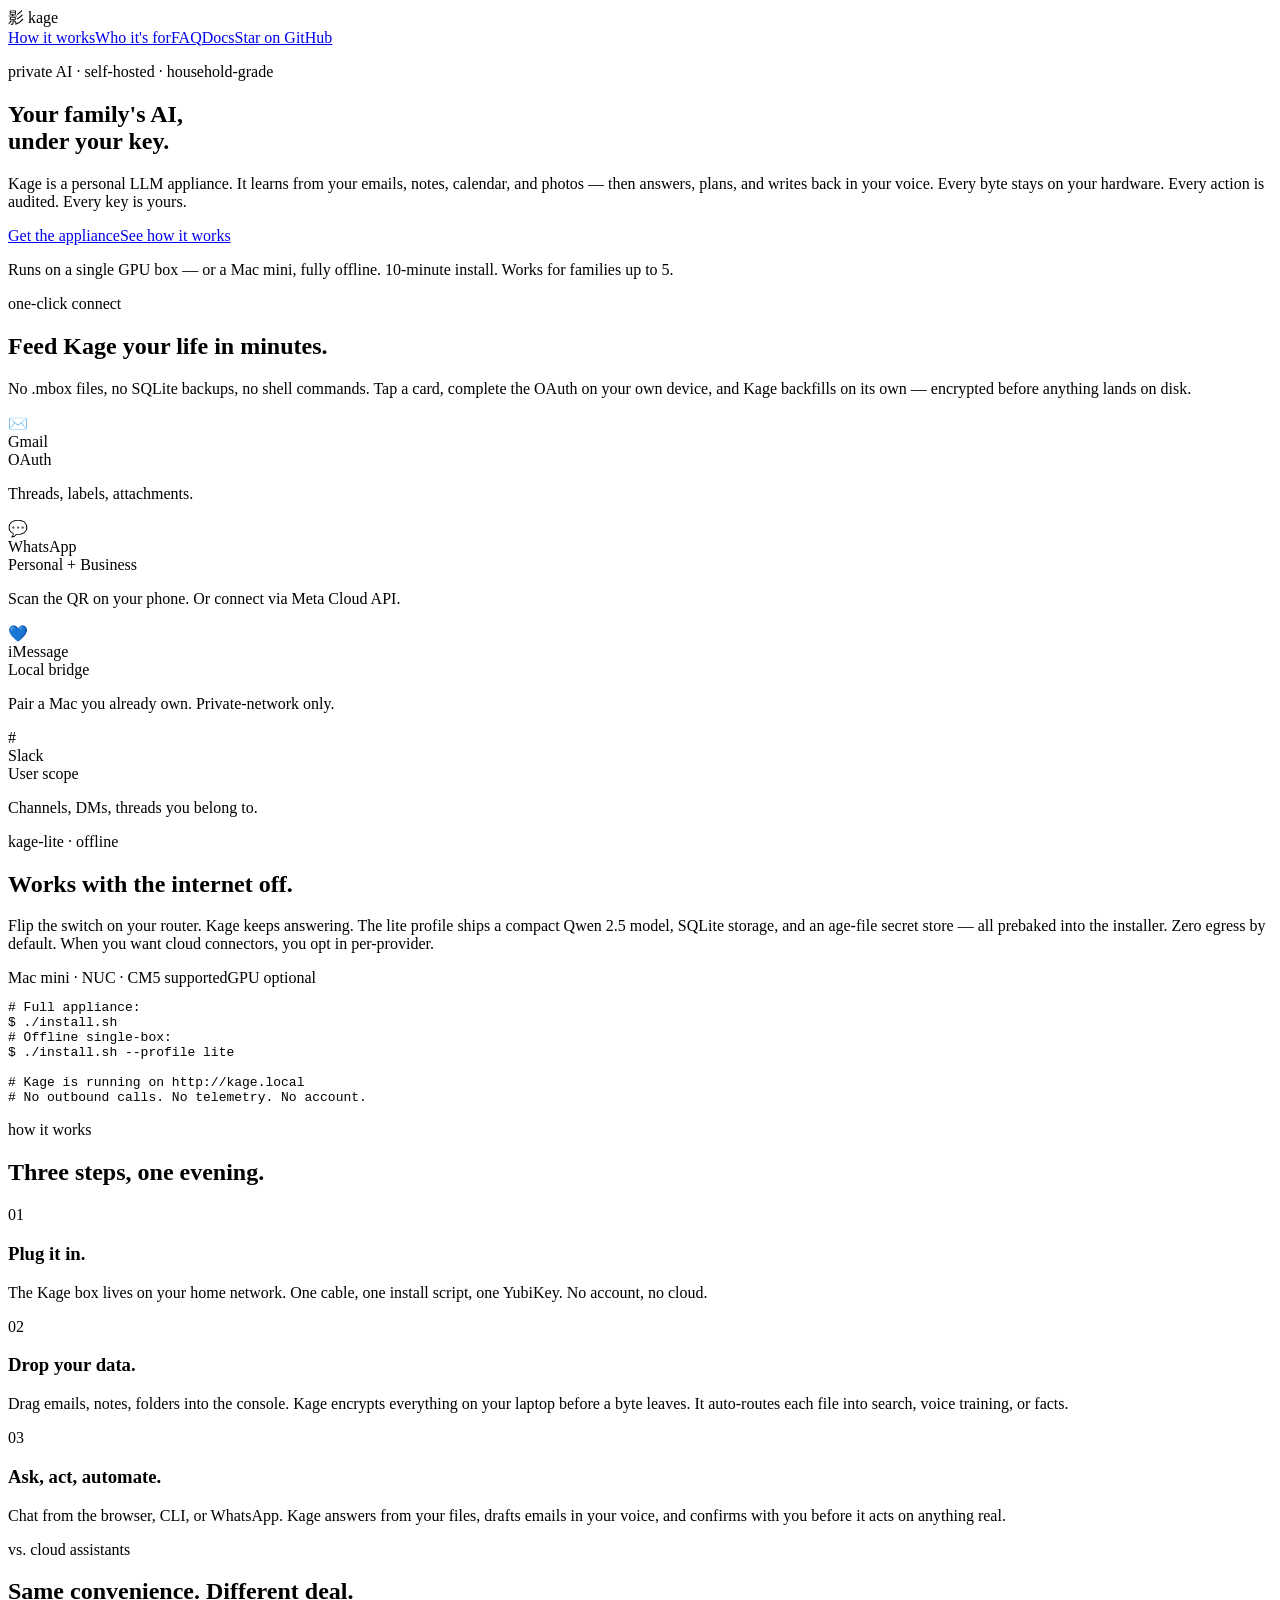
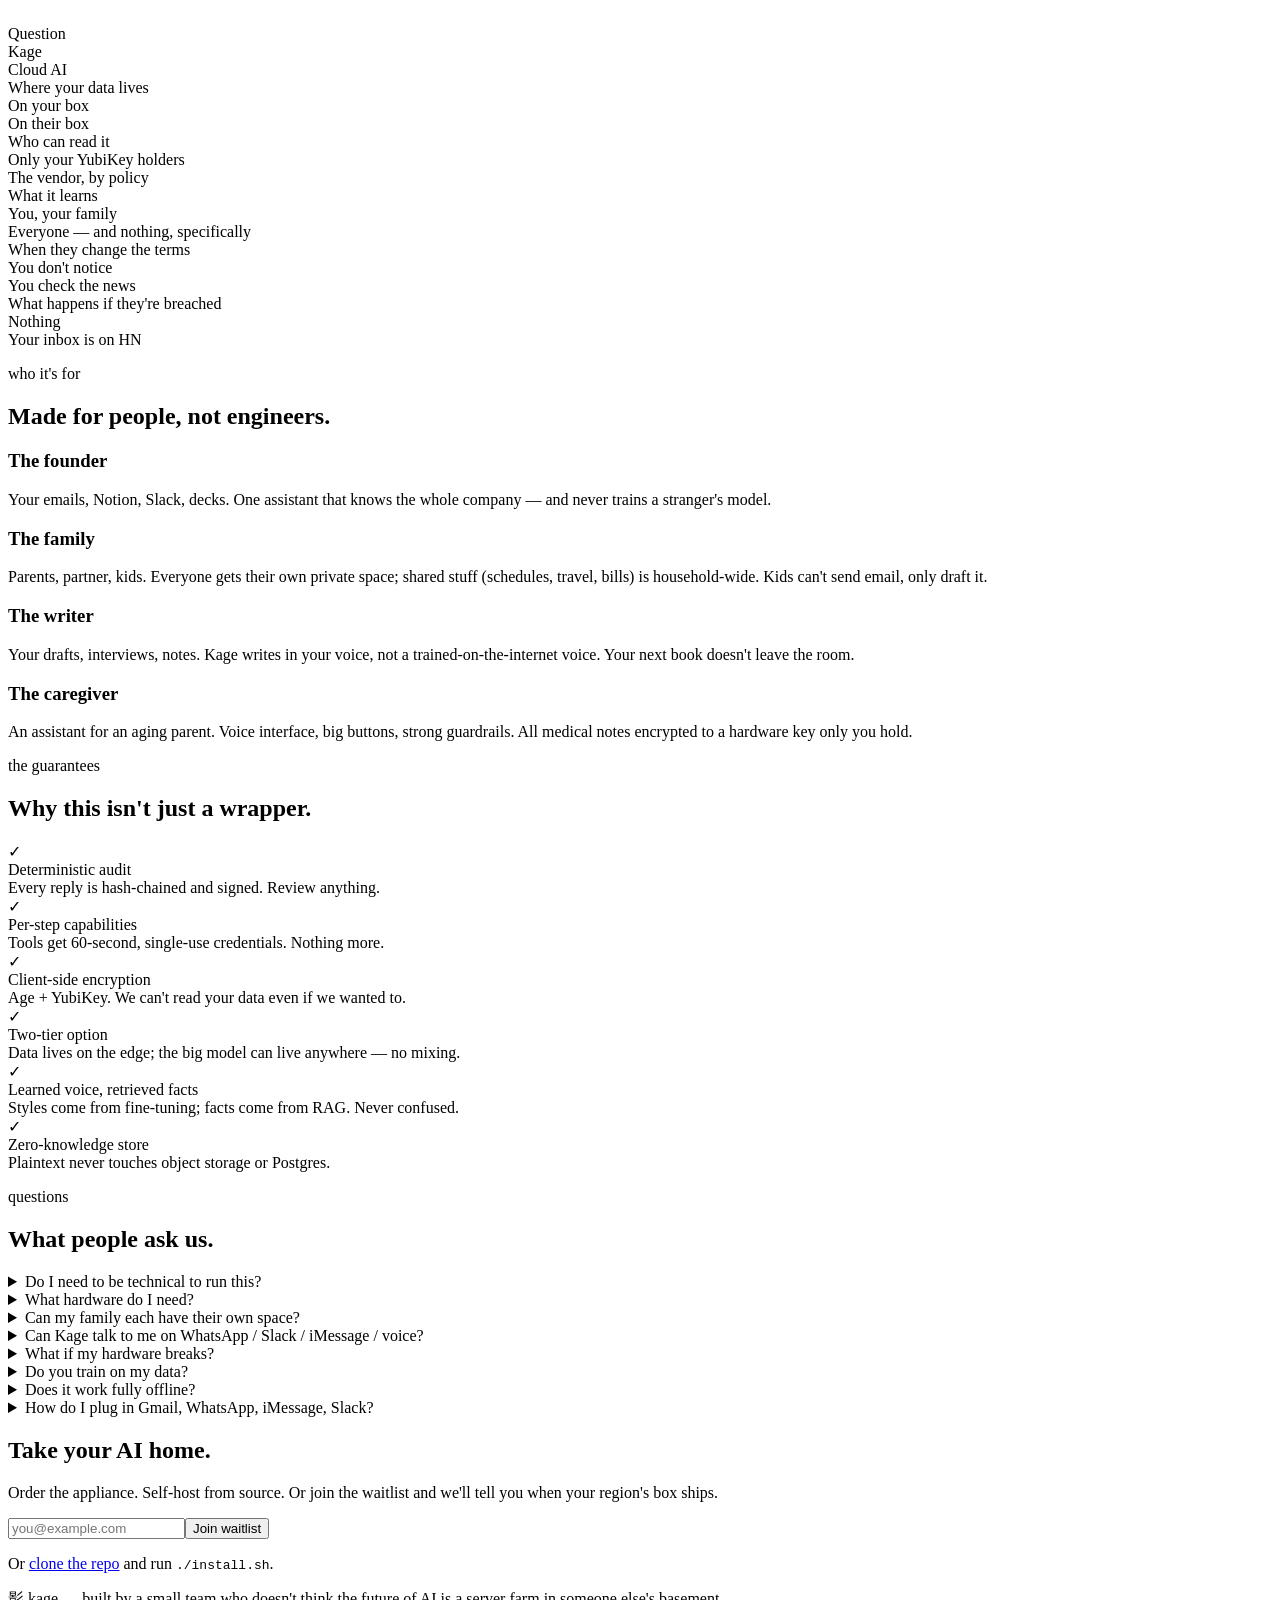
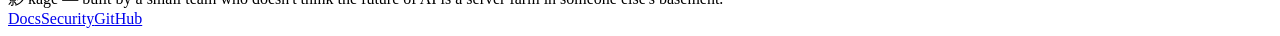
==== index.html @ 2bc8ba74 "Initial landing page static build" ====
<!DOCTYPE html><html lang="en"><head><meta charSet="utf-8"/><meta name="viewport" content="width=device-width, initial-scale=1"/><link rel="stylesheet" href="/kage-landing/_next/static/css/e1894e219ee8aa75.css" data-precedence="next"/><link rel="preload" as="script" fetchPriority="low" href="/kage-landing/_next/static/chunks/webpack-13cfe077dd8b0b49.js"/><script src="/kage-landing/_next/static/chunks/4bd1b696-92810b4b4ece63ad.js" async=""></script><script src="/kage-landing/_next/static/chunks/517-d5632f160887d8a3.js" async=""></script><script src="/kage-landing/_next/static/chunks/main-app-c0a16525a652a544.js" async=""></script><script src="/kage-landing/_next/static/chunks/app/page-bcb6f38858c6d771.js" async=""></script><title>Kage — Your family&#x27;s private AI, on your hardware</title><meta name="description" content="Kage is a self-hosted, family-grade personal LLM. Fine-tuned on your data, grounded in your files, encrypted to your keys. No cloud, no vendor, no surveillance."/><meta property="og:title" content="Kage — Your family&#x27;s private AI"/><meta property="og:description" content="A private LLM appliance for households. Your data, your keys, your hardware."/><meta property="og:type" content="website"/><meta name="twitter:card" content="summary"/><meta name="twitter:title" content="Kage — Your family&#x27;s private AI"/><meta name="twitter:description" content="A private LLM appliance for households. Your data, your keys, your hardware."/><script src="/kage-landing/_next/static/chunks/polyfills-42372ed130431b0a.js" noModule=""></script></head><body class="min-h-screen antialiased"><header class="border-b border-[#1d1d23] px-6 py-4 flex items-center justify-between"><div class="flex items-center gap-2 text-xl font-semibold tracking-tight"><span style="color:var(--accent)">影</span> kage</div><nav class="flex items-center gap-6 text-sm text-[color:var(--muted)]"><a href="#how" class="hover:text-white">How it works</a><a href="#who" class="hover:text-white">Who it&#x27;s for</a><a href="#faq" class="hover:text-white">FAQ</a><a href="/docs" class="hover:text-white">Docs</a><a href="https://github.com/" class="border border-[#26262c] rounded-md px-3 py-1 text-white">Star on GitHub</a></nav></header><main><section class="px-6 pt-28 pb-24 text-center"><div class="max-w-3xl mx-auto"><p class="text-xs uppercase tracking-[0.2em] text-[color:var(--accent)]">private AI · self-hosted · household-grade</p><h1 class="mt-5 text-5xl md:text-6xl font-semibold tracking-tight leading-[1.05]">Your family&#x27;s AI, <br/>under <span style="color:var(--accent)">your key</span>.</h1><p class="mt-6 text-lg text-[color:var(--muted)] max-w-2xl mx-auto">Kage is a personal LLM appliance. It learns from your emails, notes, calendar, and photos — then answers, plans, and writes back in your voice. Every byte stays on your hardware. Every action is audited. Every key is yours.</p><div class="mt-10 flex items-center justify-center gap-3"><a href="#cta" class="rounded-md bg-[color:var(--accent)] text-black px-5 py-3 text-sm font-medium">Get the appliance</a><a href="#how" class="rounded-md border border-[#26262c] px-5 py-3 text-sm">See how it works</a></div><p class="mt-4 text-xs text-[color:var(--muted)]">Runs on a single GPU box — or a Mac mini, fully offline. 10-minute install. Works for families up to 5.</p></div></section><section class="px-6 py-16 border-t border-[#1d1d23]"><div class="max-w-5xl mx-auto"><div><p class="text-xs uppercase tracking-[0.2em] text-[color:var(--accent)]">one-click connect</p><h2 class="mt-3 text-3xl md:text-4xl font-semibold tracking-tight">Feed Kage your life in minutes.</h2></div><p class="mt-4 text-[color:var(--muted)] text-sm max-w-2xl">No .mbox files, no SQLite backups, no shell commands. Tap a card, complete the OAuth on your own device, and Kage backfills on its own — encrypted before anything lands on disk.</p><div class="mt-10 grid gap-4 md:grid-cols-4"><div class="rounded-2xl border border-[#1d1d23] bg-[#0e0e12] p-5"><div class="text-2xl">✉️</div><div class="mt-3 text-sm font-medium">Gmail</div><div class="mt-1 text-[11px] uppercase tracking-wider text-[color:var(--accent)]">OAuth</div><p class="mt-2 text-sm text-[color:var(--muted)] leading-relaxed">Threads, labels, attachments.</p></div><div class="rounded-2xl border border-[#1d1d23] bg-[#0e0e12] p-5"><div class="text-2xl">💬</div><div class="mt-3 text-sm font-medium">WhatsApp</div><div class="mt-1 text-[11px] uppercase tracking-wider text-[color:var(--accent)]">Personal + Business</div><p class="mt-2 text-sm text-[color:var(--muted)] leading-relaxed">Scan the QR on your phone. Or connect via Meta Cloud API.</p></div><div class="rounded-2xl border border-[#1d1d23] bg-[#0e0e12] p-5"><div class="text-2xl">💙</div><div class="mt-3 text-sm font-medium">iMessage</div><div class="mt-1 text-[11px] uppercase tracking-wider text-[color:var(--accent)]">Local bridge</div><p class="mt-2 text-sm text-[color:var(--muted)] leading-relaxed">Pair a Mac you already own. Private-network only.</p></div><div class="rounded-2xl border border-[#1d1d23] bg-[#0e0e12] p-5"><div class="text-2xl">#</div><div class="mt-3 text-sm font-medium">Slack</div><div class="mt-1 text-[11px] uppercase tracking-wider text-[color:var(--accent)]">User scope</div><p class="mt-2 text-sm text-[color:var(--muted)] leading-relaxed">Channels, DMs, threads you belong to.</p></div></div></div></section><section class="px-6 py-16 border-t border-[#1d1d23]"><div class="max-w-5xl mx-auto grid gap-10 md:grid-cols-2 items-center"><div><p class="text-xs uppercase tracking-[0.2em] text-[color:var(--accent)]">kage-lite · offline</p><h2 class="mt-3 text-3xl md:text-4xl font-semibold tracking-tight">Works with the internet off.</h2><p class="mt-4 text-[color:var(--muted)] leading-relaxed">Flip the switch on your router. Kage keeps answering. The lite profile ships a compact Qwen 2.5 model, SQLite storage, and an age-file secret store — all prebaked into the installer. Zero egress by default. When you want cloud connectors, you opt in per-provider.</p><div class="mt-5 flex gap-3 text-xs"><span class="rounded-md border border-[#26262c] px-3 py-1">Mac mini · NUC · CM5 supported</span><span class="rounded-md border border-[#26262c] px-3 py-1">GPU optional</span></div></div><pre class="rounded-xl border border-[#1d1d23] bg-[#0a0a0c] p-5 text-xs leading-relaxed text-[color:var(--muted)] overflow-x-auto"># Full appliance:
$ ./install.sh
# Offline single-box:
$ ./install.sh --profile lite

# Kage is running on http://kage.local
# No outbound calls. No telemetry. No account.</pre></div></section><section id="how" class="px-6 py-20 border-t border-[#1d1d23]"><div class="max-w-5xl mx-auto"><div><p class="text-xs uppercase tracking-[0.2em] text-[color:var(--accent)]">how it works</p><h2 class="mt-3 text-3xl md:text-4xl font-semibold tracking-tight">Three steps, one evening.</h2></div><div class="mt-10 grid gap-6 md:grid-cols-3"><div class="rounded-2xl border border-[#1d1d23] bg-[#0e0e12] p-6"><div class="text-xs text-[color:var(--muted)]">01</div><h3 class="mt-2 text-lg font-medium">Plug it in.</h3><p class="mt-2 text-sm text-[color:var(--muted)] leading-relaxed">The Kage box lives on your home network. One cable, one install script, one YubiKey. No account, no cloud.</p></div><div class="rounded-2xl border border-[#1d1d23] bg-[#0e0e12] p-6"><div class="text-xs text-[color:var(--muted)]">02</div><h3 class="mt-2 text-lg font-medium">Drop your data.</h3><p class="mt-2 text-sm text-[color:var(--muted)] leading-relaxed">Drag emails, notes, folders into the console. Kage encrypts everything on your laptop before a byte leaves. It auto-routes each file into search, voice training, or facts.</p></div><div class="rounded-2xl border border-[#1d1d23] bg-[#0e0e12] p-6"><div class="text-xs text-[color:var(--muted)]">03</div><h3 class="mt-2 text-lg font-medium">Ask, act, automate.</h3><p class="mt-2 text-sm text-[color:var(--muted)] leading-relaxed">Chat from the browser, CLI, or WhatsApp. Kage answers from your files, drafts emails in your voice, and confirms with you before it acts on anything real.</p></div></div></div></section><section class="px-6 py-20 border-t border-[#1d1d23]"><div class="max-w-4xl mx-auto"><div><p class="text-xs uppercase tracking-[0.2em] text-[color:var(--accent)]">vs. cloud assistants</p><h2 class="mt-3 text-3xl md:text-4xl font-semibold tracking-tight">Same convenience. Different deal.</h2></div><div class="mt-10 rounded-2xl border border-[#1d1d23] overflow-hidden"><div class="grid grid-cols-3 text-sm bg-[#0e0e12]"><div class="px-5 py-3 text-[color:var(--muted)]">Question</div><div class="px-5 py-3 font-medium">Kage</div><div class="px-5 py-3 text-[color:var(--muted)]">Cloud AI</div></div><div class="grid grid-cols-3 text-sm border-t border-[#1d1d23]"><div class="px-5 py-3 text-[color:var(--muted)]">Where your data lives</div><div class="px-5 py-3">On your box</div><div class="px-5 py-3 text-[color:var(--muted)]">On their box</div></div><div class="grid grid-cols-3 text-sm border-t border-[#1d1d23]"><div class="px-5 py-3 text-[color:var(--muted)]">Who can read it</div><div class="px-5 py-3">Only your YubiKey holders</div><div class="px-5 py-3 text-[color:var(--muted)]">The vendor, by policy</div></div><div class="grid grid-cols-3 text-sm border-t border-[#1d1d23]"><div class="px-5 py-3 text-[color:var(--muted)]">What it learns</div><div class="px-5 py-3">You, your family</div><div class="px-5 py-3 text-[color:var(--muted)]">Everyone — and nothing, specifically</div></div><div class="grid grid-cols-3 text-sm border-t border-[#1d1d23]"><div class="px-5 py-3 text-[color:var(--muted)]">When they change the terms</div><div class="px-5 py-3">You don&#x27;t notice</div><div class="px-5 py-3 text-[color:var(--muted)]">You check the news</div></div><div class="grid grid-cols-3 text-sm border-t border-[#1d1d23]"><div class="px-5 py-3 text-[color:var(--muted)]">What happens if they&#x27;re breached</div><div class="px-5 py-3">Nothing</div><div class="px-5 py-3 text-[color:var(--muted)]">Your inbox is on HN</div></div></div></div></section><section id="who" class="px-6 py-20 border-t border-[#1d1d23]"><div class="max-w-5xl mx-auto"><div><p class="text-xs uppercase tracking-[0.2em] text-[color:var(--accent)]">who it&#x27;s for</p><h2 class="mt-3 text-3xl md:text-4xl font-semibold tracking-tight">Made for people, not engineers.</h2></div><div class="mt-10 grid gap-6 md:grid-cols-2"><div class="rounded-2xl border border-[#1d1d23] p-6 bg-[#0e0e12]"><h3 class="text-lg font-medium">The founder</h3><p class="mt-2 text-sm text-[color:var(--muted)] leading-relaxed">Your emails, Notion, Slack, decks. One assistant that knows the whole company — and never trains a stranger&#x27;s model.</p></div><div class="rounded-2xl border border-[#1d1d23] p-6 bg-[#0e0e12]"><h3 class="text-lg font-medium">The family</h3><p class="mt-2 text-sm text-[color:var(--muted)] leading-relaxed">Parents, partner, kids. Everyone gets their own private space; shared stuff (schedules, travel, bills) is household-wide. Kids can&#x27;t send email, only draft it.</p></div><div class="rounded-2xl border border-[#1d1d23] p-6 bg-[#0e0e12]"><h3 class="text-lg font-medium">The writer</h3><p class="mt-2 text-sm text-[color:var(--muted)] leading-relaxed">Your drafts, interviews, notes. Kage writes in your voice, not a trained-on-the-internet voice. Your next book doesn&#x27;t leave the room.</p></div><div class="rounded-2xl border border-[#1d1d23] p-6 bg-[#0e0e12]"><h3 class="text-lg font-medium">The caregiver</h3><p class="mt-2 text-sm text-[color:var(--muted)] leading-relaxed">An assistant for an aging parent. Voice interface, big buttons, strong guardrails. All medical notes encrypted to a hardware key only you hold.</p></div></div></div></section><section class="px-6 py-20 border-t border-[#1d1d23]"><div class="max-w-5xl mx-auto"><div><p class="text-xs uppercase tracking-[0.2em] text-[color:var(--accent)]">the guarantees</p><h2 class="mt-3 text-3xl md:text-4xl font-semibold tracking-tight">Why this isn&#x27;t just a wrapper.</h2></div><div class="mt-10 grid gap-4 md:grid-cols-2"><div class="flex gap-4"><div class="h-7 w-7 shrink-0 rounded-md bg-[color:var(--accent)] text-black font-bold flex items-center justify-center text-sm">✓</div><div><div class="text-sm font-medium">Deterministic audit</div><div class="text-sm text-[color:var(--muted)] mt-1">Every reply is hash-chained and signed. Review anything.</div></div></div><div class="flex gap-4"><div class="h-7 w-7 shrink-0 rounded-md bg-[color:var(--accent)] text-black font-bold flex items-center justify-center text-sm">✓</div><div><div class="text-sm font-medium">Per-step capabilities</div><div class="text-sm text-[color:var(--muted)] mt-1">Tools get 60-second, single-use credentials. Nothing more.</div></div></div><div class="flex gap-4"><div class="h-7 w-7 shrink-0 rounded-md bg-[color:var(--accent)] text-black font-bold flex items-center justify-center text-sm">✓</div><div><div class="text-sm font-medium">Client-side encryption</div><div class="text-sm text-[color:var(--muted)] mt-1">Age + YubiKey. We can&#x27;t read your data even if we wanted to.</div></div></div><div class="flex gap-4"><div class="h-7 w-7 shrink-0 rounded-md bg-[color:var(--accent)] text-black font-bold flex items-center justify-center text-sm">✓</div><div><div class="text-sm font-medium">Two-tier option</div><div class="text-sm text-[color:var(--muted)] mt-1">Data lives on the edge; the big model can live anywhere — no mixing.</div></div></div><div class="flex gap-4"><div class="h-7 w-7 shrink-0 rounded-md bg-[color:var(--accent)] text-black font-bold flex items-center justify-center text-sm">✓</div><div><div class="text-sm font-medium">Learned voice, retrieved facts</div><div class="text-sm text-[color:var(--muted)] mt-1">Styles come from fine-tuning; facts come from RAG. Never confused.</div></div></div><div class="flex gap-4"><div class="h-7 w-7 shrink-0 rounded-md bg-[color:var(--accent)] text-black font-bold flex items-center justify-center text-sm">✓</div><div><div class="text-sm font-medium">Zero-knowledge store</div><div class="text-sm text-[color:var(--muted)] mt-1">Plaintext never touches object storage or Postgres.</div></div></div></div></div></section><section id="faq" class="px-6 py-20 border-t border-[#1d1d23]"><div class="max-w-3xl mx-auto"><div><p class="text-xs uppercase tracking-[0.2em] text-[color:var(--accent)]">questions</p><h2 class="mt-3 text-3xl md:text-4xl font-semibold tracking-tight">What people ask us.</h2></div><div class="mt-10 space-y-3"><details class="rounded-xl border border-[#1d1d23] bg-[#0e0e12] p-5"><summary class="cursor-pointer text-sm font-medium">Do I need to be technical to run this?</summary><p class="mt-3 text-sm text-[color:var(--muted)] leading-relaxed">No. One installer, a 5-step wizard, and a non-technical settings page. Power users get a CLI and full cluster access.</p></details><details class="rounded-xl border border-[#1d1d23] bg-[#0e0e12] p-5"><summary class="cursor-pointer text-sm font-medium">What hardware do I need?</summary><p class="mt-3 text-sm text-[color:var(--muted)] leading-relaxed">Minimum: one NVIDIA GPU with 24GB VRAM, 32GB RAM, 500GB SSD. Recommended: a 48GB GPU for the full 72B model. We sell a turn-key box if you don&#x27;t want to pick parts.</p></details><details class="rounded-xl border border-[#1d1d23] bg-[#0e0e12] p-5"><summary class="cursor-pointer text-sm font-medium">Can my family each have their own space?</summary><p class="mt-3 text-sm text-[color:var(--muted)] leading-relaxed">Yes. Primary, partner, child roles; every member gets private, household, and (for children) parent-visible spaces. Different keys, different guardrails, all one appliance.</p></details><details class="rounded-xl border border-[#1d1d23] bg-[#0e0e12] p-5"><summary class="cursor-pointer text-sm font-medium">Can Kage talk to me on WhatsApp / Slack / iMessage / voice?</summary><p class="mt-3 text-sm text-[color:var(--muted)] leading-relaxed">Yes. A built-in gateway bridges each channel to the same assistant — still fully private, still audited.</p></details><details class="rounded-xl border border-[#1d1d23] bg-[#0e0e12] p-5"><summary class="cursor-pointer text-sm font-medium">What if my hardware breaks?</summary><p class="mt-3 text-sm text-[color:var(--muted)] leading-relaxed">Your data is age-encrypted to recipients only you hold. Restore on any new box by pointing it at the backup and tapping your YubiKey.</p></details><details class="rounded-xl border border-[#1d1d23] bg-[#0e0e12] p-5"><summary class="cursor-pointer text-sm font-medium">Do you train on my data?</summary><p class="mt-3 text-sm text-[color:var(--muted)] leading-relaxed">We have no servers. We never see your data. Fine-tuning happens on your own hardware, on your own LoRA adapters.</p></details><details class="rounded-xl border border-[#1d1d23] bg-[#0e0e12] p-5"><summary class="cursor-pointer text-sm font-medium">Does it work fully offline?</summary><p class="mt-3 text-sm text-[color:var(--muted)] leading-relaxed">Yes. The lite profile runs end-to-end on a single box with zero egress: compact Qwen 2.5 on llama.cpp, SQLite for storage, age-file secrets. Pull the ethernet cable; Kage still answers.</p></details><details class="rounded-xl border border-[#1d1d23] bg-[#0e0e12] p-5"><summary class="cursor-pointer text-sm font-medium">How do I plug in Gmail, WhatsApp, iMessage, Slack?</summary><p class="mt-3 text-sm text-[color:var(--muted)] leading-relaxed">Each has a Connect card in the console. Gmail and Slack are OAuth. WhatsApp supports personal (QR-scan from your phone, via a local bridge) and Business (Meta Cloud API). iMessage pairs with a BlueBubbles bridge running on a Mac you own — private network only.</p></details></div></div></section><section id="cta" class="px-6 py-24 border-t border-[#1d1d23]"><div class="max-w-3xl mx-auto text-center"><h2 class="text-4xl font-semibold tracking-tight">Take your AI home.</h2><p class="mt-4 text-[color:var(--muted)]">Order the appliance. Self-host from source. Or join the waitlist and we&#x27;ll tell you when your region&#x27;s box ships.</p><form class="mt-8 flex items-center justify-center gap-2"><input type="email" placeholder="you@example.com" class="w-72 rounded-md bg-[#0d0d10] border border-[#26262c] px-4 py-3 text-sm"/><button class="rounded-md bg-[color:var(--accent)] text-black px-5 py-3 text-sm font-medium">Join waitlist</button></form><p class="mt-3 text-xs text-[color:var(--muted)]">Or <a class="underline" href="https://github.com/">clone the repo</a> and run<!-- --> <code class="px-1.5 py-0.5 rounded bg-[#0e0e12] border border-[#1d1d23]">./install.sh</code>.</p></div></section></main><footer class="px-6 py-10 border-t border-[#1d1d23] text-xs text-[color:var(--muted)]"><div class="max-w-5xl mx-auto flex flex-wrap gap-4 justify-between"><div>影 kage — built by a small team who doesn&#x27;t think the future of AI is a server farm in someone else&#x27;s basement.</div><div class="flex gap-4"><a href="/docs" class="hover:text-white">Docs</a><a href="/security" class="hover:text-white">Security</a><a href="https://github.com" class="hover:text-white">GitHub</a></div></div></footer><script src="/kage-landing/_next/static/chunks/webpack-13cfe077dd8b0b49.js" async=""></script><script>(self.__next_f=self.__next_f||[]).push([0])</script><script>self.__next_f.push([1,"1:\"$Sreact.fragment\"\n2:I[5244,[],\"\"]\n3:I[3866,[],\"\"]\n4:I[8173,[\"974\",\"static/chunks/app/page-bcb6f38858c6d771.js\"],\"\"]\n5:I[6213,[],\"OutletBoundary\"]\n7:I[6213,[],\"MetadataBoundary\"]\n9:I[6213,[],\"ViewportBoundary\"]\nb:I[4835,[],\"\"]\n:HL[\"/kage-landing/_next/static/css/e1894e219ee8aa75.css\",\"style\"]\n"])</script><script>self.__next_f.push([1,"0:{\"P\":null,\"b\":\"C1ulTMK_YXXtfhk-BNMOo\",\"p\":\"/kage-landing\",\"c\":[\"\",\"\"],\"i\":false,\"f\":[[[\"\",{\"children\":[\"__PAGE__\",{}]},\"$undefined\",\"$undefined\",true],[\"\",[\"$\",\"$1\",\"c\",{\"children\":[[[\"$\",\"link\",\"0\",{\"rel\":\"stylesheet\",\"href\":\"/kage-landing/_next/static/css/e1894e219ee8aa75.css\",\"precedence\":\"next\",\"crossOrigin\":\"$undefined\",\"nonce\":\"$undefined\"}]],[\"$\",\"html\",null,{\"lang\":\"en\",\"children\":[\"$\",\"body\",null,{\"className\":\"min-h-screen antialiased\",\"children\":[\"$\",\"$L2\",null,{\"parallelRouterKey\":\"children\",\"segmentPath\":[\"children\"],\"error\":\"$undefined\",\"errorStyles\":\"$undefined\",\"errorScripts\":\"$undefined\",\"template\":[\"$\",\"$L3\",null,{}],\"templateStyles\":\"$undefined\",\"templateScripts\":\"$undefined\",\"notFound\":[[],[[\"$\",\"title\",null,{\"children\":\"404: This page could not be found.\"}],[\"$\",\"div\",null,{\"style\":{\"fontFamily\":\"system-ui,\\\"Segoe UI\\\",Roboto,Helvetica,Arial,sans-serif,\\\"Apple Color Emoji\\\",\\\"Segoe UI Emoji\\\"\",\"height\":\"100vh\",\"textAlign\":\"center\",\"display\":\"flex\",\"flexDirection\":\"column\",\"alignItems\":\"center\",\"justifyContent\":\"center\"},\"children\":[\"$\",\"div\",null,{\"children\":[[\"$\",\"style\",null,{\"dangerouslySetInnerHTML\":{\"__html\":\"body{color:#000;background:#fff;margin:0}.next-error-h1{border-right:1px solid rgba(0,0,0,.3)}@media (prefers-color-scheme:dark){body{color:#fff;background:#000}.next-error-h1{border-right:1px solid rgba(255,255,255,.3)}}\"}}],[\"$\",\"h1\",null,{\"className\":\"next-error-h1\",\"style\":{\"display\":\"inline-block\",\"margin\":\"0 20px 0 0\",\"padding\":\"0 23px 0 0\",\"fontSize\":24,\"fontWeight\":500,\"verticalAlign\":\"top\",\"lineHeight\":\"49px\"},\"children\":404}],[\"$\",\"div\",null,{\"style\":{\"display\":\"inline-block\"},\"children\":[\"$\",\"h2\",null,{\"style\":{\"fontSize\":14,\"fontWeight\":400,\"lineHeight\":\"49px\",\"margin\":0},\"children\":\"This page could not be found.\"}]}]]}]}]]],\"forbidden\":\"$undefined\",\"unauthorized\":\"$undefined\"}]}]}]]}],{\"children\":[\"__PAGE__\",[\"$\",\"$1\",\"c\",{\"children\":[[[\"$\",\"header\",null,{\"className\":\"border-b border-[#1d1d23] px-6 py-4 flex items-center justify-between\",\"children\":[[\"$\",\"div\",null,{\"className\":\"flex items-center gap-2 text-xl font-semibold tracking-tight\",\"children\":[[\"$\",\"span\",null,{\"style\":{\"color\":\"var(--accent)\"},\"children\":\"影\"}],\" kage\"]}],[\"$\",\"nav\",null,{\"className\":\"flex items-center gap-6 text-sm text-[color:var(--muted)]\",\"children\":[[\"$\",\"a\",null,{\"href\":\"#how\",\"className\":\"hover:text-white\",\"children\":\"How it works\"}],[\"$\",\"a\",null,{\"href\":\"#who\",\"className\":\"hover:text-white\",\"children\":\"Who it's for\"}],[\"$\",\"a\",null,{\"href\":\"#faq\",\"className\":\"hover:text-white\",\"children\":\"FAQ\"}],[\"$\",\"a\",null,{\"href\":\"/docs\",\"className\":\"hover:text-white\",\"children\":\"Docs\"}],[\"$\",\"a\",null,{\"href\":\"https://github.com/\",\"className\":\"border border-[#26262c] rounded-md px-3 py-1 text-white\",\"children\":\"Star on GitHub\"}]]}]]}],[\"$\",\"main\",null,{\"children\":[[\"$\",\"section\",null,{\"className\":\"px-6 pt-28 pb-24 text-center\",\"children\":[\"$\",\"div\",null,{\"className\":\"max-w-3xl mx-auto\",\"children\":[[\"$\",\"p\",null,{\"className\":\"text-xs uppercase tracking-[0.2em] text-[color:var(--accent)]\",\"children\":\"private AI · self-hosted · household-grade\"}],[\"$\",\"h1\",null,{\"className\":\"mt-5 text-5xl md:text-6xl font-semibold tracking-tight leading-[1.05]\",\"children\":[\"Your family's AI, \",[\"$\",\"br\",null,{}],\"under \",[\"$\",\"span\",null,{\"style\":{\"color\":\"var(--accent)\"},\"children\":\"your key\"}],\".\"]}],[\"$\",\"p\",null,{\"className\":\"mt-6 text-lg text-[color:var(--muted)] max-w-2xl mx-auto\",\"children\":\"Kage is a personal LLM appliance. It learns from your emails, notes, calendar, and photos — then answers, plans, and writes back in your voice. Every byte stays on your hardware. Every action is audited. Every key is yours.\"}],[\"$\",\"div\",null,{\"className\":\"mt-10 flex items-center justify-center gap-3\",\"children\":[[\"$\",\"a\",null,{\"href\":\"#cta\",\"className\":\"rounded-md bg-[color:var(--accent)] text-black px-5 py-3 text-sm font-medium\",\"children\":\"Get the appliance\"}],[\"$\",\"a\",null,{\"href\":\"#how\",\"className\":\"rounded-md border border-[#26262c] px-5 py-3 text-sm\",\"children\":\"See how it works\"}]]}],[\"$\",\"p\",null,{\"className\":\"mt-4 text-xs text-[color:var(--muted)]\",\"children\":\"Runs on a single GPU box — or a Mac mini, fully offline. 10-minute install. Works for families up to 5.\"}]]}]}],[\"$\",\"section\",null,{\"className\":\"px-6 py-16 border-t border-[#1d1d23]\",\"children\":[\"$\",\"div\",null,{\"className\":\"max-w-5xl mx-auto\",\"children\":[[\"$\",\"div\",null,{\"children\":[[\"$\",\"p\",null,{\"className\":\"text-xs uppercase tracking-[0.2em] text-[color:var(--accent)]\",\"children\":\"one-click connect\"}],[\"$\",\"h2\",null,{\"className\":\"mt-3 text-3xl md:text-4xl font-semibold tracking-tight\",\"children\":\"Feed Kage your life in minutes.\"}]]}],[\"$\",\"p\",null,{\"className\":\"mt-4 text-[color:var(--muted)] text-sm max-w-2xl\",\"children\":\"No .mbox files, no SQLite backups, no shell commands. Tap a card, complete the OAuth on your own device, and Kage backfills on its own — encrypted before anything lands on disk.\"}],[\"$\",\"div\",null,{\"className\":\"mt-10 grid gap-4 md:grid-cols-4\",\"children\":[[\"$\",\"div\",\"Gmail\",{\"className\":\"rounded-2xl border border-[#1d1d23] bg-[#0e0e12] p-5\",\"children\":[[\"$\",\"div\",null,{\"className\":\"text-2xl\",\"children\":\"✉️\"}],[\"$\",\"div\",null,{\"className\":\"mt-3 text-sm font-medium\",\"children\":\"Gmail\"}],[\"$\",\"div\",null,{\"className\":\"mt-1 text-[11px] uppercase tracking-wider text-[color:var(--accent)]\",\"children\":\"OAuth\"}],[\"$\",\"p\",null,{\"className\":\"mt-2 text-sm text-[color:var(--muted)] leading-relaxed\",\"children\":\"Threads, labels, attachments.\"}]]}],[\"$\",\"div\",\"WhatsApp\",{\"className\":\"rounded-2xl border border-[#1d1d23] bg-[#0e0e12] p-5\",\"children\":[[\"$\",\"div\",null,{\"className\":\"text-2xl\",\"children\":\"💬\"}],[\"$\",\"div\",null,{\"className\":\"mt-3 text-sm font-medium\",\"children\":\"WhatsApp\"}],[\"$\",\"div\",null,{\"className\":\"mt-1 text-[11px] uppercase tracking-wider text-[color:var(--accent)]\",\"children\":\"Personal + Business\"}],[\"$\",\"p\",null,{\"className\":\"mt-2 text-sm text-[color:var(--muted)] leading-relaxed\",\"children\":\"Scan the QR on your phone. Or connect via Meta Cloud API.\"}]]}],[\"$\",\"div\",\"iMessage\",{\"className\":\"rounded-2xl border border-[#1d1d23] bg-[#0e0e12] p-5\",\"children\":[[\"$\",\"div\",null,{\"className\":\"text-2xl\",\"children\":\"💙\"}],[\"$\",\"div\",null,{\"className\":\"mt-3 text-sm font-medium\",\"children\":\"iMessage\"}],[\"$\",\"div\",null,{\"className\":\"mt-1 text-[11px] uppercase tracking-wider text-[color:var(--accent)]\",\"children\":\"Local bridge\"}],[\"$\",\"p\",null,{\"className\":\"mt-2 text-sm text-[color:var(--muted)] leading-relaxed\",\"children\":\"Pair a Mac you already own. Private-network only.\"}]]}],[\"$\",\"div\",\"Slack\",{\"className\":\"rounded-2xl border border-[#1d1d23] bg-[#0e0e12] p-5\",\"children\":[[\"$\",\"div\",null,{\"className\":\"text-2xl\",\"children\":\"#\"}],[\"$\",\"div\",null,{\"className\":\"mt-3 text-sm font-medium\",\"children\":\"Slack\"}],[\"$\",\"div\",null,{\"className\":\"mt-1 text-[11px] uppercase tracking-wider text-[color:var(--accent)]\",\"children\":\"User scope\"}],[\"$\",\"p\",null,{\"className\":\"mt-2 text-sm text-[color:var(--muted)] leading-relaxed\",\"children\":\"Channels, DMs, threads you belong to.\"}]]}]]}]]}]}],[\"$\",\"section\",null,{\"className\":\"px-6 py-16 border-t border-[#1d1d23]\",\"children\":[\"$\",\"div\",null,{\"className\":\"max-w-5xl mx-auto grid gap-10 md:grid-cols-2 items-center\",\"children\":[[\"$\",\"div\",null,{\"children\":[[\"$\",\"p\",null,{\"className\":\"text-xs uppercase tracking-[0.2em] text-[color:var(--accent)]\",\"children\":\"kage-lite · offline\"}],[\"$\",\"h2\",null,{\"className\":\"mt-3 text-3xl md:text-4xl font-semibold tracking-tight\",\"children\":\"Works with the internet off.\"}],[\"$\",\"p\",null,{\"className\":\"mt-4 text-[color:var(--muted)] leading-relaxed\",\"children\":\"Flip the switch on your router. Kage keeps answering. The lite profile ships a compact Qwen 2.5 model, SQLite storage, and an age-file secret store — all prebaked into the installer. Zero egress by default. When you want cloud connectors, you opt in per-provider.\"}],[\"$\",\"div\",null,{\"className\":\"mt-5 flex gap-3 text-xs\",\"children\":[[\"$\",\"span\",null,{\"className\":\"rounded-md border border-[#26262c] px-3 py-1\",\"children\":\"Mac mini · NUC · CM5 supported\"}],[\"$\",\"span\",null,{\"className\":\"rounded-md border border-[#26262c] px-3 py-1\",\"children\":\"GPU optional\"}]]}]]}],[\"$\",\"pre\",null,{\"className\":\"rounded-xl border border-[#1d1d23] bg-[#0a0a0c] p-5 text-xs leading-relaxed text-[color:var(--muted)] overflow-x-auto\",\"children\":\"# Full appliance:\\n$ ./install.sh\\n# Offline single-box:\\n$ ./install.sh --profile lite\\n\\n# Kage is running on http://kage.local\\n# No outbound calls. No telemetry. No account.\"}]]}]}],[\"$\",\"section\",null,{\"id\":\"how\",\"className\":\"px-6 py-20 border-t border-[#1d1d23]\",\"children\":[\"$\",\"div\",null,{\"className\":\"max-w-5xl mx-auto\",\"children\":[[\"$\",\"div\",null,{\"children\":[[\"$\",\"p\",null,{\"className\":\"text-xs uppercase tracking-[0.2em] text-[color:var(--accent)]\",\"children\":\"how it works\"}],[\"$\",\"h2\",null,{\"className\":\"mt-3 text-3xl md:text-4xl font-semibold tracking-tight\",\"children\":\"Three steps, one evening.\"}]]}],[\"$\",\"div\",null,{\"className\":\"mt-10 grid gap-6 md:grid-cols-3\",\"children\":[[\"$\",\"div\",\"01\",{\"className\":\"rounded-2xl border border-[#1d1d23] bg-[#0e0e12] p-6\",\"children\":[[\"$\",\"div\",null,{\"className\":\"text-xs text-[color:var(--muted)]\",\"children\":\"01\"}],[\"$\",\"h3\",null,{\"className\":\"mt-2 text-lg font-medium\",\"children\":\"Plug it in.\"}],[\"$\",\"p\",null,{\"className\":\"mt-2 text-sm text-[color:var(--muted)] leading-relaxed\",\"children\":\"The Kage box lives on your home network. One cable, one install script, one YubiKey. No account, no cloud.\"}]]}],[\"$\",\"div\",\"02\",{\"className\":\"rounded-2xl border border-[#1d1d23] bg-[#0e0e12] p-6\",\"children\":[[\"$\",\"div\",null,{\"className\":\"text-xs text-[color:var(--muted)]\",\"children\":\"02\"}],[\"$\",\"h3\",null,{\"className\":\"mt-2 text-lg font-medium\",\"children\":\"Drop your data.\"}],[\"$\",\"p\",null,{\"className\":\"mt-2 text-sm text-[color:var(--muted)] leading-relaxed\",\"children\":\"Drag emails, notes, folders into the console. Kage encrypts everything on your laptop before a byte leaves. It auto-routes each file into search, voice training, or facts.\"}]]}],[\"$\",\"div\",\"03\",{\"className\":\"rounded-2xl border border-[#1d1d23] bg-[#0e0e12] p-6\",\"children\":[[\"$\",\"div\",null,{\"className\":\"text-xs text-[color:var(--muted)]\",\"children\":\"03\"}],[\"$\",\"h3\",null,{\"className\":\"mt-2 text-lg font-medium\",\"children\":\"Ask, act, automate.\"}],[\"$\",\"p\",null,{\"className\":\"mt-2 text-sm text-[color:var(--muted)] leading-relaxed\",\"children\":\"Chat from the browser, CLI, or WhatsApp. Kage answers from your files, drafts emails in your voice, and confirms with you before it acts on anything real.\"}]]}]]}]]}]}],[\"$\",\"section\",null,{\"className\":\"px-6 py-20 border-t border-[#1d1d23]\",\"children\":[\"$\",\"div\",null,{\"className\":\"max-w-4xl mx-auto\",\"children\":[[\"$\",\"div\",null,{\"children\":[[\"$\",\"p\",null,{\"className\":\"text-xs uppercase tracking-[0.2em] text-[color:var(--accent)]\",\"children\":\"vs. cloud assistants\"}],[\"$\",\"h2\",null,{\"className\":\"mt-3 text-3xl md:text-4xl font-semibold tracking-tight\",\"children\":\"Same convenience. Different deal.\"}]]}],[\"$\",\"div\",null,{\"className\":\"mt-10 rounded-2xl border border-[#1d1d23] overflow-hidden\",\"children\":[[\"$\",\"div\",null,{\"className\":\"grid grid-cols-3 text-sm bg-[#0e0e12]\",\"children\":[[\"$\",\"div\",null,{\"className\":\"px-5 py-3 text-[color:var(--muted)]\",\"children\":\"Question\"}],[\"$\",\"div\",null,{\"className\":\"px-5 py-3 font-medium\",\"children\":\"Kage\"}],[\"$\",\"div\",null,{\"className\":\"px-5 py-3 text-[color:var(--muted)]\",\"children\":\"Cloud AI\"}]]}],[[\"$\",\"div\",\"Where your data lives\",{\"className\":\"grid grid-cols-3 text-sm border-t border-[#1d1d23]\",\"children\":[[\"$\",\"div\",null,{\"className\":\"px-5 py-3 text-[color:var(--muted)]\",\"children\":\"Where your data lives\"}],[\"$\",\"div\",null,{\"className\":\"px-5 py-3\",\"children\":\"On your box\"}],[\"$\",\"div\",null,{\"className\":\"px-5 py-3 text-[color:var(--muted)]\",\"children\":\"On their box\"}]]}],[\"$\",\"div\",\"Who can read it\",{\"className\":\"grid grid-cols-3 text-sm border-t border-[#1d1d23]\",\"children\":[[\"$\",\"div\",null,{\"className\":\"px-5 py-3 text-[color:var(--muted)]\",\"children\":\"Who can read it\"}],[\"$\",\"div\",null,{\"className\":\"px-5 py-3\",\"children\":\"Only your YubiKey holders\"}],[\"$\",\"div\",null,{\"className\":\"px-5 py-3 text-[color:var(--muted)]\",\"children\":\"The vendor, by policy\"}]]}],[\"$\",\"div\",\"What it learns\",{\"className\":\"grid grid-cols-3 text-sm border-t border-[#1d1d23]\",\"children\":[[\"$\",\"div\",null,{\"className\":\"px-5 py-3 text-[color:var(--muted)]\",\"children\":\"What it learns\"}],[\"$\",\"div\",null,{\"className\":\"px-5 py-3\",\"children\":\"You, your family\"}],[\"$\",\"div\",null,{\"className\":\"px-5 py-3 text-[color:var(--muted)]\",\"children\":\"Everyone — and nothing, specifically\"}]]}],[\"$\",\"div\",\"When they change the terms\",{\"className\":\"grid grid-cols-3 text-sm border-t border-[#1d1d23]\",\"children\":[[\"$\",\"div\",null,{\"className\":\"px-5 py-3 text-[color:var(--muted)]\",\"children\":\"When they change the terms\"}],[\"$\",\"div\",null,{\"className\":\"px-5 py-3\",\"children\":\"You don't notice\"}],[\"$\",\"div\",null,{\"className\":\"px-5 py-3 text-[color:var(--muted)]\",\"children\":\"You check the news\"}]]}],[\"$\",\"div\",\"What happens if they're breached\",{\"className\":\"grid grid-cols-3 text-sm border-t border-[#1d1d23]\",\"children\":[[\"$\",\"div\",null,{\"className\":\"px-5 py-3 text-[color:var(--muted)]\",\"children\":\"What happens if they're breached\"}],[\"$\",\"div\",null,{\"className\":\"px-5 py-3\",\"children\":\"Nothing\"}],[\"$\",\"div\",null,{\"className\":\"px-5 py-3 text-[color:var(--muted)]\",\"children\":\"Your inbox is on HN\"}]]}]]]}]]}]}],[\"$\",\"section\",null,{\"id\":\"who\",\"className\":\"px-6 py-20 border-t border-[#1d1d23]\",\"children\":[\"$\",\"div\",null,{\"className\":\"max-w-5xl mx-auto\",\"children\":[[\"$\",\"div\",null,{\"children\":[[\"$\",\"p\",null,{\"className\":\"text-xs uppercase tracking-[0.2em] text-[color:var(--accent)]\",\"children\":\"who it's for\"}],[\"$\",\"h2\",null,{\"className\":\"mt-3 text-3xl md:text-4xl font-semibold tracking-tight\",\"children\":\"Made for people, not engineers.\"}]]}],[\"$\",\"div\",null,{\"className\":\"mt-10 grid gap-6 md:grid-cols-2\",\"children\":[[\"$\",\"div\",\"The founder\",{\"className\":\"rounded-2xl border border-[#1d1d23] p-6 bg-[#0e0e12]\",\"children\":[[\"$\",\"h3\",null,{\"className\":\"text-lg font-medium\",\"children\":\"The founder\"}],[\"$\",\"p\",null,{\"className\":\"mt-2 text-sm text-[color:var(--muted)] leading-relaxed\",\"children\":\"Your emails, Notion, Slack, decks. One assistant that knows the whole company — and never trains a stranger's model.\"}]]}],[\"$\",\"div\",\"The family\",{\"className\":\"rounded-2xl border border-[#1d1d23] p-6 bg-[#0e0e12]\",\"children\":[[\"$\",\"h3\",null,{\"className\":\"text-lg font-medium\",\"children\":\"The family\"}],[\"$\",\"p\",null,{\"className\":\"mt-2 text-sm text-[color:var(--muted)] leading-relaxed\",\"children\":\"Parents, partner, kids. Everyone gets their own private space; shared stuff (schedules, travel, bills) is household-wide. Kids can't send email, only draft it.\"}]]}],[\"$\",\"div\",\"The writer\",{\"className\":\"rounded-2xl border border-[#1d1d23] p-6 bg-[#0e0e12]\",\"children\":[[\"$\",\"h3\",null,{\"className\":\"text-lg font-medium\",\"children\":\"The writer\"}],[\"$\",\"p\",null,{\"className\":\"mt-2 text-sm text-[color:var(--muted)] leading-relaxed\",\"children\":\"Your drafts, interviews, notes. Kage writes in your voice, not a trained-on-the-internet voice. Your next book doesn't leave the room.\"}]]}],[\"$\",\"div\",\"The caregiver\",{\"className\":\"rounded-2xl border border-[#1d1d23] p-6 bg-[#0e0e12]\",\"children\":[[\"$\",\"h3\",null,{\"className\":\"text-lg font-medium\",\"children\":\"The caregiver\"}],[\"$\",\"p\",null,{\"className\":\"mt-2 text-sm text-[color:var(--muted)] leading-relaxed\",\"children\":\"An assistant for an aging parent. Voice interface, big buttons, strong guardrails. All medical notes encrypted to a hardware key only you hold.\"}]]}]]}]]}]}],[\"$\",\"section\",null,{\"className\":\"px-6 py-20 border-t border-[#1d1d23]\",\"children\":[\"$\",\"div\",null,{\"className\":\"max-w-5xl mx-auto\",\"children\":[[\"$\",\"div\",null,{\"children\":[[\"$\",\"p\",null,{\"className\":\"text-xs uppercase tracking-[0.2em] text-[color:var(--accent)]\",\"children\":\"the guarantees\"}],[\"$\",\"h2\",null,{\"className\":\"mt-3 text-3xl md:text-4xl font-semibold tracking-tight\",\"children\":\"Why this isn't just a wrapper.\"}]]}],[\"$\",\"div\",null,{\"className\":\"mt-10 grid gap-4 md:grid-cols-2\",\"children\":[[\"$\",\"div\",\"Deterministic audit\",{\"className\":\"flex gap-4\",\"children\":[[\"$\",\"div\",null,{\"className\":\"h-7 w-7 shrink-0 rounded-md bg-[color:var(--accent)] text-black font-bold flex items-center justify-center text-sm\",\"children\":\"✓\"}],[\"$\",\"div\",null,{\"children\":[[\"$\",\"div\",null,{\"className\":\"text-sm font-medium\",\"children\":\"Deterministic audit\"}],[\"$\",\"div\",null,{\"className\":\"text-sm text-[color:var(--muted)] mt-1\",\"children\":\"Every reply is hash-chained and signed. Review anything.\"}]]}]]}],[\"$\",\"div\",\"Per-step capabilities\",{\"className\":\"flex gap-4\",\"children\":[[\"$\",\"div\",null,{\"className\":\"h-7 w-7 shrink-0 rounded-md bg-[color:var(--accent)] text-black font-bold flex items-center justify-center text-sm\",\"children\":\"✓\"}],[\"$\",\"div\",null,{\"children\":[[\"$\",\"div\",null,{\"className\":\"text-sm font-medium\",\"children\":\"Per-step capabilities\"}],[\"$\",\"div\",null,{\"className\":\"text-sm text-[color:var(--muted)] mt-1\",\"children\":\"Tools get 60-second, single-use credentials. Nothing more.\"}]]}]]}],[\"$\",\"div\",\"Client-side encryption\",{\"className\":\"flex gap-4\",\"children\":[[\"$\",\"div\",null,{\"className\":\"h-7 w-7 shrink-0 rounded-md bg-[color:var(--accent)] text-black font-bold flex items-center justify-center text-sm\",\"children\":\"✓\"}],[\"$\",\"div\",null,{\"children\":[[\"$\",\"div\",null,{\"className\":\"text-sm font-medium\",\"children\":\"Client-side encryption\"}],[\"$\",\"div\",null,{\"className\":\"text-sm text-[color:var(--muted)] mt-1\",\"children\":\"Age + YubiKey. We can't read your data even if we wanted to.\"}]]}]]}],[\"$\",\"div\",\"Two-tier option\",{\"className\":\"flex gap-4\",\"children\":[[\"$\",\"div\",null,{\"className\":\"h-7 w-7 shrink-0 rounded-md bg-[color:var(--accent)] text-black font-bold flex items-center justify-center text-sm\",\"children\":\"✓\"}],[\"$\",\"div\",null,{\"children\":[[\"$\",\"div\",null,{\"className\":\"text-sm font-medium\",\"children\":\"Two-tier option\"}],[\"$\",\"div\",null,{\"className\":\"text-sm text-[color:var(--muted)] mt-1\",\"children\":\"Data lives on the edge; the big model can live anywhere — no mixing.\"}]]}]]}],[\"$\",\"div\",\"Learned voice, retrieved facts\",{\"className\":\"flex gap-4\",\"children\":[[\"$\",\"div\",null,{\"className\":\"h-7 w-7 shrink-0 rounded-md bg-[color:var(--accent)] text-black font-bold flex items-center justify-center text-sm\",\"children\":\"✓\"}],[\"$\",\"div\",null,{\"children\":[[\"$\",\"div\",null,{\"className\":\"text-sm font-medium\",\"children\":\"Learned voice, retrieved facts\"}],[\"$\",\"div\",null,{\"className\":\"text-sm text-[color:var(--muted)] mt-1\",\"children\":\"Styles come from fine-tuning; facts come from RAG. Never confused.\"}]]}]]}],[\"$\",\"div\",\"Zero-knowledge store\",{\"className\":\"flex gap-4\",\"children\":[[\"$\",\"div\",null,{\"className\":\"h-7 w-7 shrink-0 rounded-md bg-[color:var(--accent)] text-black font-bold flex items-center justify-center text-sm\",\"children\":\"✓\"}],[\"$\",\"div\",null,{\"children\":[[\"$\",\"div\",null,{\"className\":\"text-sm font-medium\",\"children\":\"Zero-knowledge store\"}],[\"$\",\"div\",null,{\"className\":\"text-sm text-[color:var(--muted)] mt-1\",\"children\":\"Plaintext never touches object storage or Postgres.\"}]]}]]}]]}]]}]}],[\"$\",\"section\",null,{\"id\":\"faq\",\"className\":\"px-6 py-20 border-t border-[#1d1d23]\",\"children\":[\"$\",\"div\",null,{\"className\":\"max-w-3xl mx-auto\",\"children\":[[\"$\",\"div\",null,{\"children\":[[\"$\",\"p\",null,{\"className\":\"text-xs uppercase tracking-[0.2em] text-[color:var(--accent)]\",\"children\":\"questions\"}],[\"$\",\"h2\",null,{\"className\":\"mt-3 text-3xl md:text-4xl font-semibold tracking-tight\",\"children\":\"What people ask us.\"}]]}],[\"$\",\"div\",null,{\"className\":\"mt-10 space-y-3\",\"children\":[[\"$\",\"details\",\"Do I need to be technical to run this?\",{\"className\":\"rounded-xl border border-[#1d1d23] bg-[#0e0e12] p-5\",\"children\":[[\"$\",\"summary\",null,{\"className\":\"cursor-pointer text-sm font-medium\",\"children\":\"Do I need to be technical to run this?\"}],[\"$\",\"p\",null,{\"className\":\"mt-3 text-sm text-[color:var(--muted)] leading-relaxed\",\"children\":\"No. One installer, a 5-step wizard, and a non-technical settings page. Power users get a CLI and full cluster access.\"}]]}],[\"$\",\"details\",\"What hardware do I need?\",{\"className\":\"rounded-xl border border-[#1d1d23] bg-[#0e0e12] p-5\",\"children\":[[\"$\",\"summary\",null,{\"className\":\"cursor-pointer text-sm font-medium\",\"children\":\"What hardware do I need?\"}],[\"$\",\"p\",null,{\"className\":\"mt-3 text-sm text-[color:var(--muted)] leading-relaxed\",\"children\":\"Minimum: one NVIDIA GPU with 24GB VRAM, 32GB RAM, 500GB SSD. Recommended: a 48GB GPU for the full 72B model. We sell a turn-key box if you don't want to pick parts.\"}]]}],[\"$\",\"details\",\"Can my family each have their own space?\",{\"className\":\"rounded-xl border border-[#1d1d23] bg-[#0e0e12] p-5\",\"children\":[[\"$\",\"summary\",null,{\"className\":\"cursor-pointer text-sm font-medium\",\"children\":\"Can my family each have their own space?\"}],[\"$\",\"p\",null,{\"className\":\"mt-3 text-sm text-[color:var(--muted)] leading-relaxed\",\"children\":\"Yes. Primary, partner, child roles; every member gets private, household, and (for children) parent-visible spaces. Different keys, different guardrails, all one appliance.\"}]]}],[\"$\",\"details\",\"Can Kage talk to me on WhatsApp / Slack / iMessage / voice?\",{\"className\":\"rounded-xl border border-[#1d1d23] bg-[#0e0e12] p-5\",\"children\":[[\"$\",\"summary\",null,{\"className\":\"cursor-pointer text-sm font-medium\",\"children\":\"Can Kage talk to me on WhatsApp / Slack / iMessage / voice?\"}],[\"$\",\"p\",null,{\"className\":\"mt-3 text-sm text-[color:var(--muted)] leading-relaxed\",\"children\":\"Yes. A built-in gateway bridges each channel to the same assistant — still fully private, still audited.\"}]]}],[\"$\",\"details\",\"What if my hardware breaks?\",{\"className\":\"rounded-xl border border-[#1d1d23] bg-[#0e0e12] p-5\",\"children\":[[\"$\",\"summary\",null,{\"className\":\"cursor-pointer text-sm font-medium\",\"children\":\"What if my hardware breaks?\"}],[\"$\",\"p\",null,{\"className\":\"mt-3 text-sm text-[color:var(--muted)] leading-relaxed\",\"children\":\"Your data is age-encrypted to recipients only you hold. Restore on any new box by pointing it at the backup and tapping your YubiKey.\"}]]}],[\"$\",\"details\",\"Do you train on my data?\",{\"className\":\"rounded-xl border border-[#1d1d23] bg-[#0e0e12] p-5\",\"children\":[[\"$\",\"summary\",null,{\"className\":\"cursor-pointer text-sm font-medium\",\"children\":\"Do you train on my data?\"}],[\"$\",\"p\",null,{\"className\":\"mt-3 text-sm text-[color:var(--muted)] leading-relaxed\",\"children\":\"We have no servers. We never see your data. Fine-tuning happens on your own hardware, on your own LoRA adapters.\"}]]}],[\"$\",\"details\",\"Does it work fully offline?\",{\"className\":\"rounded-xl border border-[#1d1d23] bg-[#0e0e12] p-5\",\"children\":[[\"$\",\"summary\",null,{\"className\":\"cursor-pointer text-sm font-medium\",\"children\":\"Does it work fully offline?\"}],[\"$\",\"p\",null,{\"className\":\"mt-3 text-sm text-[color:var(--muted)] leading-relaxed\",\"children\":\"Yes. The lite profile runs end-to-end on a single box with zero egress: compact Qwen 2.5 on llama.cpp, SQLite for storage, age-file secrets. Pull the ethernet cable; Kage still answers.\"}]]}],[\"$\",\"details\",\"How do I plug in Gmail, WhatsApp, iMessage, Slack?\",{\"className\":\"rounded-xl border border-[#1d1d23] bg-[#0e0e12] p-5\",\"children\":[[\"$\",\"summary\",null,{\"className\":\"cursor-pointer text-sm font-medium\",\"children\":\"How do I plug in Gmail, WhatsApp, iMessage, Slack?\"}],[\"$\",\"p\",null,{\"className\":\"mt-3 text-sm text-[color:var(--muted)] leading-relaxed\",\"children\":\"Each has a Connect card in the console. Gmail and Slack are OAuth. WhatsApp supports personal (QR-scan from your phone, via a local bridge) and Business (Meta Cloud API). iMessage pairs with a BlueBubbles bridge running on a Mac you own — private network only.\"}]]}]]}]]}]}],[\"$\",\"section\",null,{\"id\":\"cta\",\"className\":\"px-6 py-24 border-t border-[#1d1d23]\",\"children\":[\"$\",\"div\",null,{\"className\":\"max-w-3xl mx-auto text-center\",\"children\":[[\"$\",\"h2\",null,{\"className\":\"text-4xl font-semibold tracking-tight\",\"children\":\"Take your AI home.\"}],[\"$\",\"p\",null,{\"className\":\"mt-4 text-[color:var(--muted)]\",\"children\":\"Order the appliance. Self-host from source. Or join the waitlist and we'll tell you when your region's box ships.\"}],[\"$\",\"form\",null,{\"className\":\"mt-8 flex items-center justify-center gap-2\",\"children\":[[\"$\",\"input\",null,{\"type\":\"email\",\"placeholder\":\"you@example.com\",\"className\":\"w-72 rounded-md bg-[#0d0d10] border border-[#26262c] px-4 py-3 text-sm\"}],[\"$\",\"button\",null,{\"className\":\"rounded-md bg-[color:var(--accent)] text-black px-5 py-3 text-sm font-medium\",\"children\":\"Join waitlist\"}]]}],[\"$\",\"p\",null,{\"className\":\"mt-3 text-xs text-[color:var(--muted)]\",\"children\":[\"Or \",[\"$\",\"$L4\",null,{\"href\":\"https://github.com/\",\"className\":\"underline\",\"children\":\"clone the repo\"}],\" and run\",\" \",[\"$\",\"code\",null,{\"className\":\"px-1.5 py-0.5 rounded bg-[#0e0e12] border border-[#1d1d23]\",\"children\":\"./install.sh\"}],\".\"]}]]}]}]]}],[\"$\",\"footer\",null,{\"className\":\"px-6 py-10 border-t border-[#1d1d23] text-xs text-[color:var(--muted)]\",\"children\":[\"$\",\"div\",null,{\"className\":\"max-w-5xl mx-auto flex flex-wrap gap-4 justify-between\",\"children\":[[\"$\",\"div\",null,{\"children\":\"影 kage — built by a small team who doesn't think the future of AI is a server farm in someone else's basement.\"}],[\"$\",\"div\",null,{\"className\":\"flex gap-4\",\"children\":[[\"$\",\"a\",null,{\"href\":\"/docs\",\"className\":\"hover:text-white\",\"children\":\"Docs\"}],[\"$\",\"a\",null,{\"href\":\"/security\",\"className\":\"hover:text-white\",\"children\":\"Security\"}],[\"$\",\"a\",null,{\"href\":\"https://github.com\",\"className\":\"hover:text-white\",\"children\":\"GitHub\"}]]}]]}]}]],null,[\"$\",\"$L5\",null,{\"children\":\"$L6\"}]]}],{},null,false]},null,false],[\"$\",\"$1\",\"h\",{\"children\":[null,[\"$\",\"$1\",\"LTt7cD3yyVi1eDstDiYnw\",{\"children\":[[\"$\",\"$L7\",null,{\"children\":\"$L8\"}],[\"$\",\"$L9\",null,{\"children\":\"$La\"}],null]}]]}],false]],\"m\":\"$undefined\",\"G\":[\"$b\",\"$undefined\"],\"s\":false,\"S\":true}\n"])</script><script>self.__next_f.push([1,"a:[[\"$\",\"meta\",\"0\",{\"name\":\"viewport\",\"content\":\"width=device-width, initial-scale=1\"}]]\n8:[[\"$\",\"meta\",\"0\",{\"charSet\":\"utf-8\"}],[\"$\",\"title\",\"1\",{\"children\":\"Kage — Your family's private AI, on your hardware\"}],[\"$\",\"meta\",\"2\",{\"name\":\"description\",\"content\":\"Kage is a self-hosted, family-grade personal LLM. Fine-tuned on your data, grounded in your files, encrypted to your keys. No cloud, no vendor, no surveillance.\"}],[\"$\",\"meta\",\"3\",{\"property\":\"og:title\",\"content\":\"Kage — Your family's private AI\"}],[\"$\",\"meta\",\"4\",{\"property\":\"og:description\",\"content\":\"A private LLM appliance for households. Your data, your keys, your hardware.\"}],[\"$\",\"meta\",\"5\",{\"property\":\"og:type\",\"content\":\"website\"}],[\"$\",\"meta\",\"6\",{\"name\":\"twitter:card\",\"content\":\"summary\"}],[\"$\",\"meta\",\"7\",{\"name\":\"twitter:title\",\"content\":\"Kage — Your family's private AI\"}],[\"$\",\"meta\",\"8\",{\"name\":\"twitter:description\",\"content\":\"A private LLM appliance for households. Your data, your keys, your hardware.\"}]]\n"])</script><script>self.__next_f.push([1,"6:null\n"])</script></body></html>
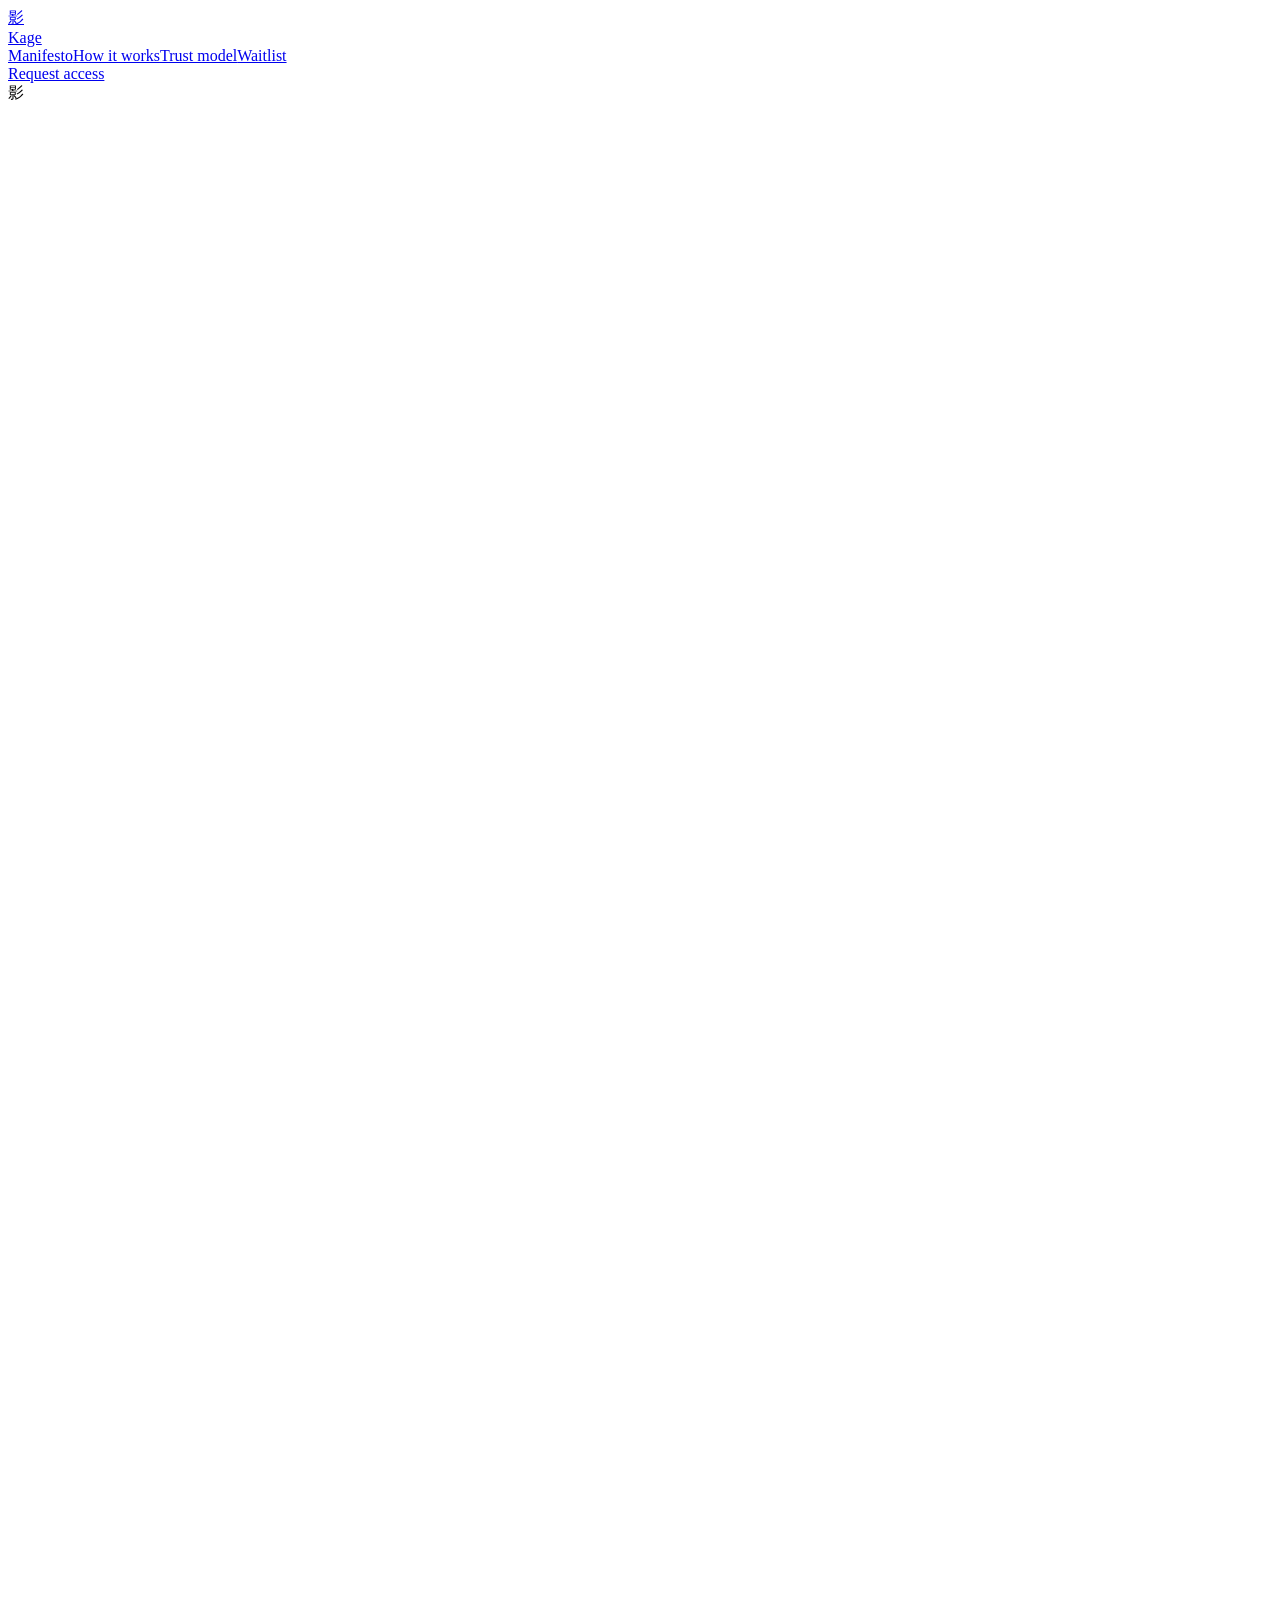
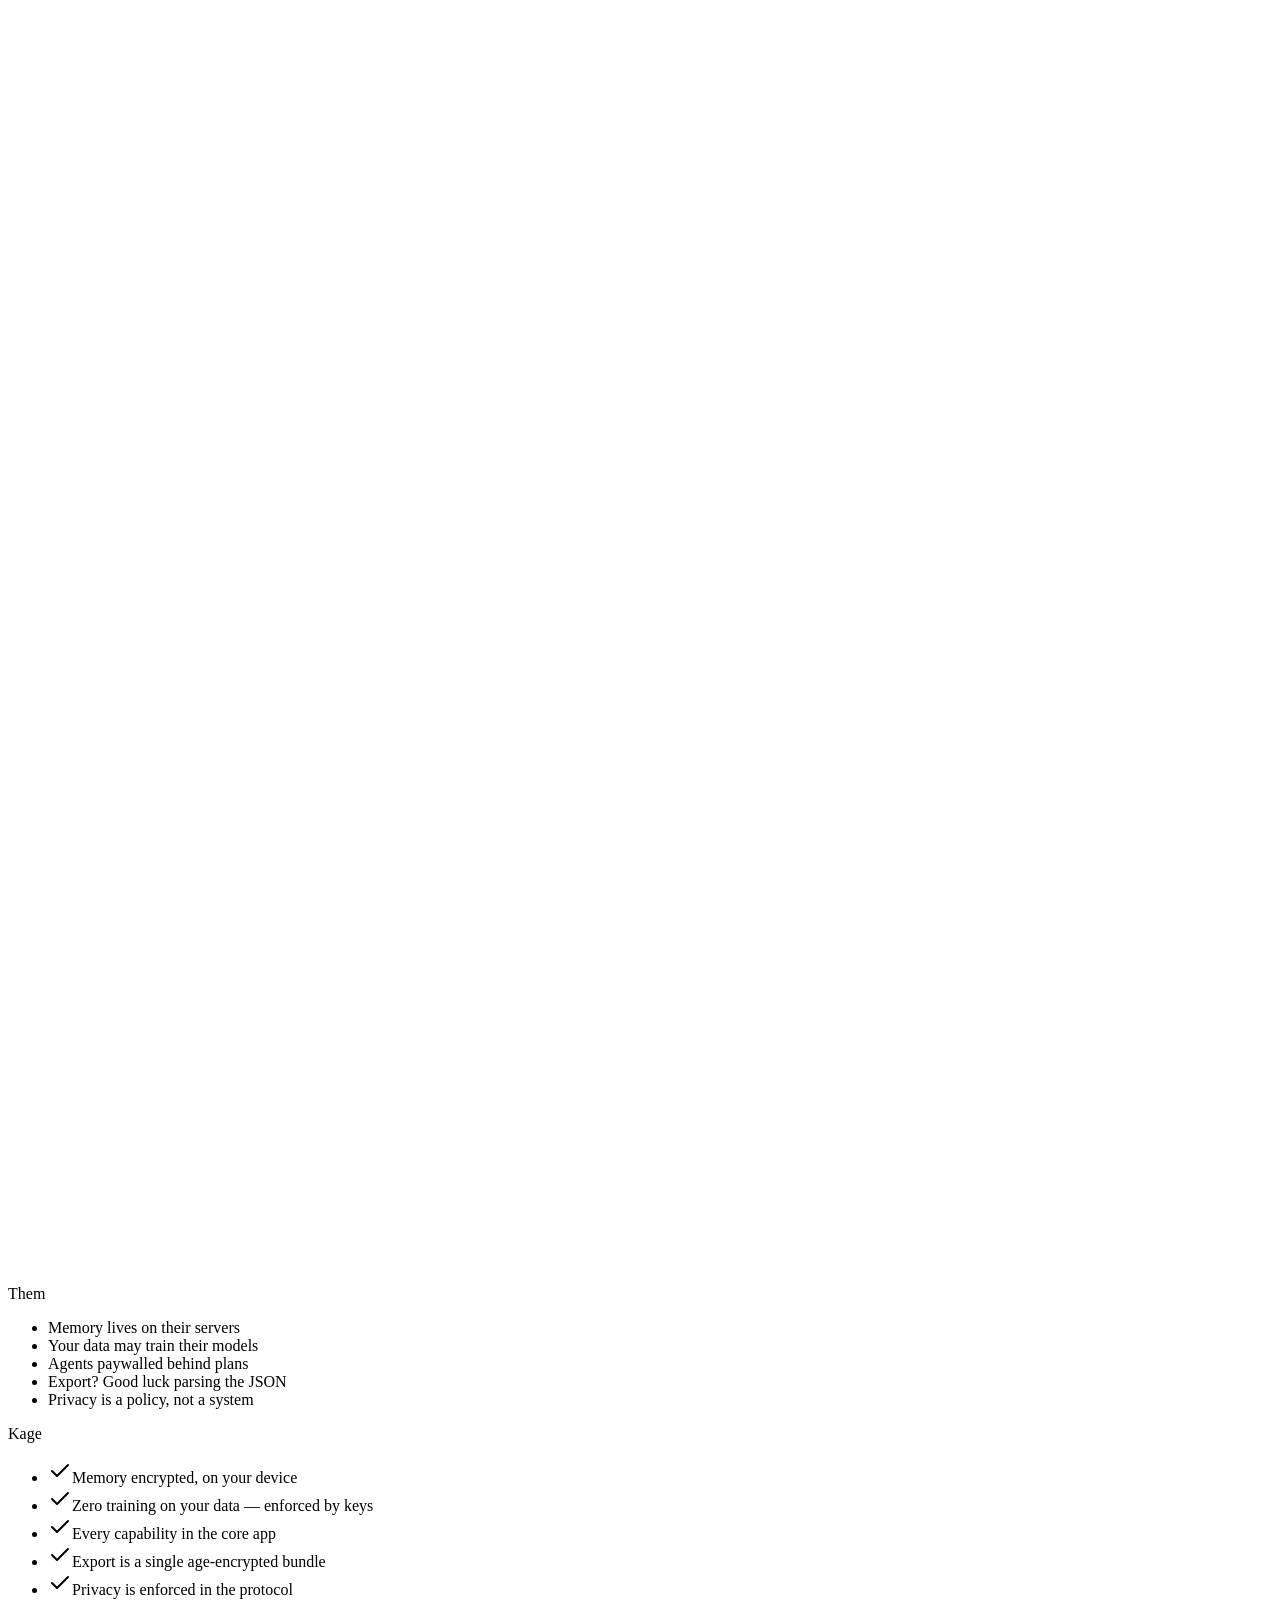
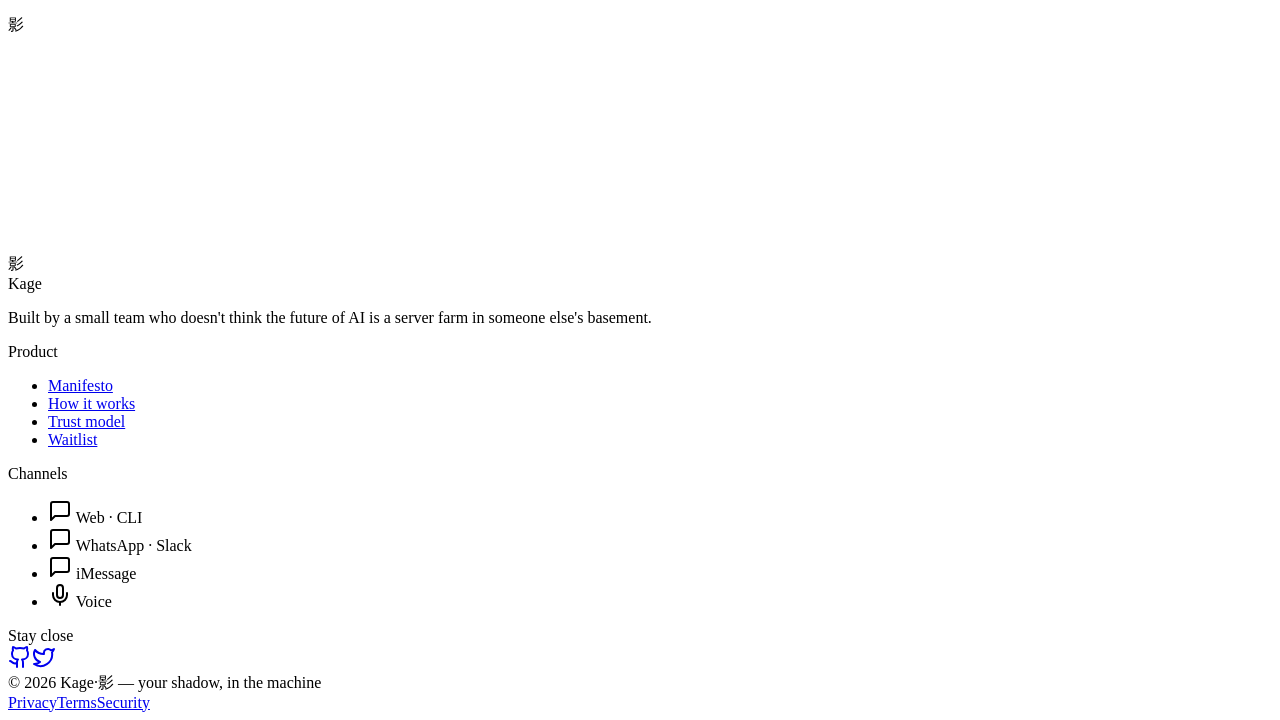
==== commit 6dbe6b9f: "Ship sumi-themed landing — YC-style pitch, real architecture facts, a11y pass" ====
--- a/index.html
+++ b/index.html
@@ -1,7 +1 @@
-<!DOCTYPE html><html lang="en"><head><meta charSet="utf-8"/><meta name="viewport" content="width=device-width, initial-scale=1"/><link rel="stylesheet" href="/kage-landing/_next/static/css/e1894e219ee8aa75.css" data-precedence="next"/><link rel="preload" as="script" fetchPriority="low" href="/kage-landing/_next/static/chunks/webpack-13cfe077dd8b0b49.js"/><script src="/kage-landing/_next/static/chunks/4bd1b696-92810b4b4ece63ad.js" async=""></script><script src="/kage-landing/_next/static/chunks/517-d5632f160887d8a3.js" async=""></script><script src="/kage-landing/_next/static/chunks/main-app-c0a16525a652a544.js" async=""></script><script src="/kage-landing/_next/static/chunks/app/page-bcb6f38858c6d771.js" async=""></script><title>Kage — Your family&#x27;s private AI, on your hardware</title><meta name="description" content="Kage is a self-hosted, family-grade personal LLM. Fine-tuned on your data, grounded in your files, encrypted to your keys. No cloud, no vendor, no surveillance."/><meta property="og:title" content="Kage — Your family&#x27;s private AI"/><meta property="og:description" content="A private LLM appliance for households. Your data, your keys, your hardware."/><meta property="og:type" content="website"/><meta name="twitter:card" content="summary"/><meta name="twitter:title" content="Kage — Your family&#x27;s private AI"/><meta name="twitter:description" content="A private LLM appliance for households. Your data, your keys, your hardware."/><script src="/kage-landing/_next/static/chunks/polyfills-42372ed130431b0a.js" noModule=""></script></head><body class="min-h-screen antialiased"><header class="border-b border-[#1d1d23] px-6 py-4 flex items-center justify-between"><div class="flex items-center gap-2 text-xl font-semibold tracking-tight"><span style="color:var(--accent)">影</span> kage</div><nav class="flex items-center gap-6 text-sm text-[color:var(--muted)]"><a href="#how" class="hover:text-white">How it works</a><a href="#who" class="hover:text-white">Who it&#x27;s for</a><a href="#faq" class="hover:text-white">FAQ</a><a href="/docs" class="hover:text-white">Docs</a><a href="https://github.com/" class="border border-[#26262c] rounded-md px-3 py-1 text-white">Star on GitHub</a></nav></header><main><section class="px-6 pt-28 pb-24 text-center"><div class="max-w-3xl mx-auto"><p class="text-xs uppercase tracking-[0.2em] text-[color:var(--accent)]">private AI · self-hosted · household-grade</p><h1 class="mt-5 text-5xl md:text-6xl font-semibold tracking-tight leading-[1.05]">Your family&#x27;s AI, <br/>under <span style="color:var(--accent)">your key</span>.</h1><p class="mt-6 text-lg text-[color:var(--muted)] max-w-2xl mx-auto">Kage is a personal LLM appliance. It learns from your emails, notes, calendar, and photos — then answers, plans, and writes back in your voice. Every byte stays on your hardware. Every action is audited. Every key is yours.</p><div class="mt-10 flex items-center justify-center gap-3"><a href="#cta" class="rounded-md bg-[color:var(--accent)] text-black px-5 py-3 text-sm font-medium">Get the appliance</a><a href="#how" class="rounded-md border border-[#26262c] px-5 py-3 text-sm">See how it works</a></div><p class="mt-4 text-xs text-[color:var(--muted)]">Runs on a single GPU box — or a Mac mini, fully offline. 10-minute install. Works for families up to 5.</p></div></section><section class="px-6 py-16 border-t border-[#1d1d23]"><div class="max-w-5xl mx-auto"><div><p class="text-xs uppercase tracking-[0.2em] text-[color:var(--accent)]">one-click connect</p><h2 class="mt-3 text-3xl md:text-4xl font-semibold tracking-tight">Feed Kage your life in minutes.</h2></div><p class="mt-4 text-[color:var(--muted)] text-sm max-w-2xl">No .mbox files, no SQLite backups, no shell commands. Tap a card, complete the OAuth on your own device, and Kage backfills on its own — encrypted before anything lands on disk.</p><div class="mt-10 grid gap-4 md:grid-cols-4"><div class="rounded-2xl border border-[#1d1d23] bg-[#0e0e12] p-5"><div class="text-2xl">✉️</div><div class="mt-3 text-sm font-medium">Gmail</div><div class="mt-1 text-[11px] uppercase tracking-wider text-[color:var(--accent)]">OAuth</div><p class="mt-2 text-sm text-[color:var(--muted)] leading-relaxed">Threads, labels, attachments.</p></div><div class="rounded-2xl border border-[#1d1d23] bg-[#0e0e12] p-5"><div class="text-2xl">💬</div><div class="mt-3 text-sm font-medium">WhatsApp</div><div class="mt-1 text-[11px] uppercase tracking-wider text-[color:var(--accent)]">Personal + Business</div><p class="mt-2 text-sm text-[color:var(--muted)] leading-relaxed">Scan the QR on your phone. Or connect via Meta Cloud API.</p></div><div class="rounded-2xl border border-[#1d1d23] bg-[#0e0e12] p-5"><div class="text-2xl">💙</div><div class="mt-3 text-sm font-medium">iMessage</div><div class="mt-1 text-[11px] uppercase tracking-wider text-[color:var(--accent)]">Local bridge</div><p class="mt-2 text-sm text-[color:var(--muted)] leading-relaxed">Pair a Mac you already own. Private-network only.</p></div><div class="rounded-2xl border border-[#1d1d23] bg-[#0e0e12] p-5"><div class="text-2xl">#</div><div class="mt-3 text-sm font-medium">Slack</div><div class="mt-1 text-[11px] uppercase tracking-wider text-[color:var(--accent)]">User scope</div><p class="mt-2 text-sm text-[color:var(--muted)] leading-relaxed">Channels, DMs, threads you belong to.</p></div></div></div></section><section class="px-6 py-16 border-t border-[#1d1d23]"><div class="max-w-5xl mx-auto grid gap-10 md:grid-cols-2 items-center"><div><p class="text-xs uppercase tracking-[0.2em] text-[color:var(--accent)]">kage-lite · offline</p><h2 class="mt-3 text-3xl md:text-4xl font-semibold tracking-tight">Works with the internet off.</h2><p class="mt-4 text-[color:var(--muted)] leading-relaxed">Flip the switch on your router. Kage keeps answering. The lite profile ships a compact Qwen 2.5 model, SQLite storage, and an age-file secret store — all prebaked into the installer. Zero egress by default. When you want cloud connectors, you opt in per-provider.</p><div class="mt-5 flex gap-3 text-xs"><span class="rounded-md border border-[#26262c] px-3 py-1">Mac mini · NUC · CM5 supported</span><span class="rounded-md border border-[#26262c] px-3 py-1">GPU optional</span></div></div><pre class="rounded-xl border border-[#1d1d23] bg-[#0a0a0c] p-5 text-xs leading-relaxed text-[color:var(--muted)] overflow-x-auto"># Full appliance:
-$ ./install.sh
-# Offline single-box:
-$ ./install.sh --profile lite
-
-# Kage is running on http://kage.local
-# No outbound calls. No telemetry. No account.</pre></div></section><section id="how" class="px-6 py-20 border-t border-[#1d1d23]"><div class="max-w-5xl mx-auto"><div><p class="text-xs uppercase tracking-[0.2em] text-[color:var(--accent)]">how it works</p><h2 class="mt-3 text-3xl md:text-4xl font-semibold tracking-tight">Three steps, one evening.</h2></div><div class="mt-10 grid gap-6 md:grid-cols-3"><div class="rounded-2xl border border-[#1d1d23] bg-[#0e0e12] p-6"><div class="text-xs text-[color:var(--muted)]">01</div><h3 class="mt-2 text-lg font-medium">Plug it in.</h3><p class="mt-2 text-sm text-[color:var(--muted)] leading-relaxed">The Kage box lives on your home network. One cable, one install script, one YubiKey. No account, no cloud.</p></div><div class="rounded-2xl border border-[#1d1d23] bg-[#0e0e12] p-6"><div class="text-xs text-[color:var(--muted)]">02</div><h3 class="mt-2 text-lg font-medium">Drop your data.</h3><p class="mt-2 text-sm text-[color:var(--muted)] leading-relaxed">Drag emails, notes, folders into the console. Kage encrypts everything on your laptop before a byte leaves. It auto-routes each file into search, voice training, or facts.</p></div><div class="rounded-2xl border border-[#1d1d23] bg-[#0e0e12] p-6"><div class="text-xs text-[color:var(--muted)]">03</div><h3 class="mt-2 text-lg font-medium">Ask, act, automate.</h3><p class="mt-2 text-sm text-[color:var(--muted)] leading-relaxed">Chat from the browser, CLI, or WhatsApp. Kage answers from your files, drafts emails in your voice, and confirms with you before it acts on anything real.</p></div></div></div></section><section class="px-6 py-20 border-t border-[#1d1d23]"><div class="max-w-4xl mx-auto"><div><p class="text-xs uppercase tracking-[0.2em] text-[color:var(--accent)]">vs. cloud assistants</p><h2 class="mt-3 text-3xl md:text-4xl font-semibold tracking-tight">Same convenience. Different deal.</h2></div><div class="mt-10 rounded-2xl border border-[#1d1d23] overflow-hidden"><div class="grid grid-cols-3 text-sm bg-[#0e0e12]"><div class="px-5 py-3 text-[color:var(--muted)]">Question</div><div class="px-5 py-3 font-medium">Kage</div><div class="px-5 py-3 text-[color:var(--muted)]">Cloud AI</div></div><div class="grid grid-cols-3 text-sm border-t border-[#1d1d23]"><div class="px-5 py-3 text-[color:var(--muted)]">Where your data lives</div><div class="px-5 py-3">On your box</div><div class="px-5 py-3 text-[color:var(--muted)]">On their box</div></div><div class="grid grid-cols-3 text-sm border-t border-[#1d1d23]"><div class="px-5 py-3 text-[color:var(--muted)]">Who can read it</div><div class="px-5 py-3">Only your YubiKey holders</div><div class="px-5 py-3 text-[color:var(--muted)]">The vendor, by policy</div></div><div class="grid grid-cols-3 text-sm border-t border-[#1d1d23]"><div class="px-5 py-3 text-[color:var(--muted)]">What it learns</div><div class="px-5 py-3">You, your family</div><div class="px-5 py-3 text-[color:var(--muted)]">Everyone — and nothing, specifically</div></div><div class="grid grid-cols-3 text-sm border-t border-[#1d1d23]"><div class="px-5 py-3 text-[color:var(--muted)]">When they change the terms</div><div class="px-5 py-3">You don&#x27;t notice</div><div class="px-5 py-3 text-[color:var(--muted)]">You check the news</div></div><div class="grid grid-cols-3 text-sm border-t border-[#1d1d23]"><div class="px-5 py-3 text-[color:var(--muted)]">What happens if they&#x27;re breached</div><div class="px-5 py-3">Nothing</div><div class="px-5 py-3 text-[color:var(--muted)]">Your inbox is on HN</div></div></div></div></section><section id="who" class="px-6 py-20 border-t border-[#1d1d23]"><div class="max-w-5xl mx-auto"><div><p class="text-xs uppercase tracking-[0.2em] text-[color:var(--accent)]">who it&#x27;s for</p><h2 class="mt-3 text-3xl md:text-4xl font-semibold tracking-tight">Made for people, not engineers.</h2></div><div class="mt-10 grid gap-6 md:grid-cols-2"><div class="rounded-2xl border border-[#1d1d23] p-6 bg-[#0e0e12]"><h3 class="text-lg font-medium">The founder</h3><p class="mt-2 text-sm text-[color:var(--muted)] leading-relaxed">Your emails, Notion, Slack, decks. One assistant that knows the whole company — and never trains a stranger&#x27;s model.</p></div><div class="rounded-2xl border border-[#1d1d23] p-6 bg-[#0e0e12]"><h3 class="text-lg font-medium">The family</h3><p class="mt-2 text-sm text-[color:var(--muted)] leading-relaxed">Parents, partner, kids. Everyone gets their own private space; shared stuff (schedules, travel, bills) is household-wide. Kids can&#x27;t send email, only draft it.</p></div><div class="rounded-2xl border border-[#1d1d23] p-6 bg-[#0e0e12]"><h3 class="text-lg font-medium">The writer</h3><p class="mt-2 text-sm text-[color:var(--muted)] leading-relaxed">Your drafts, interviews, notes. Kage writes in your voice, not a trained-on-the-internet voice. Your next book doesn&#x27;t leave the room.</p></div><div class="rounded-2xl border border-[#1d1d23] p-6 bg-[#0e0e12]"><h3 class="text-lg font-medium">The caregiver</h3><p class="mt-2 text-sm text-[color:var(--muted)] leading-relaxed">An assistant for an aging parent. Voice interface, big buttons, strong guardrails. All medical notes encrypted to a hardware key only you hold.</p></div></div></div></section><section class="px-6 py-20 border-t border-[#1d1d23]"><div class="max-w-5xl mx-auto"><div><p class="text-xs uppercase tracking-[0.2em] text-[color:var(--accent)]">the guarantees</p><h2 class="mt-3 text-3xl md:text-4xl font-semibold tracking-tight">Why this isn&#x27;t just a wrapper.</h2></div><div class="mt-10 grid gap-4 md:grid-cols-2"><div class="flex gap-4"><div class="h-7 w-7 shrink-0 rounded-md bg-[color:var(--accent)] text-black font-bold flex items-center justify-center text-sm">✓</div><div><div class="text-sm font-medium">Deterministic audit</div><div class="text-sm text-[color:var(--muted)] mt-1">Every reply is hash-chained and signed. Review anything.</div></div></div><div class="flex gap-4"><div class="h-7 w-7 shrink-0 rounded-md bg-[color:var(--accent)] text-black font-bold flex items-center justify-center text-sm">✓</div><div><div class="text-sm font-medium">Per-step capabilities</div><div class="text-sm text-[color:var(--muted)] mt-1">Tools get 60-second, single-use credentials. Nothing more.</div></div></div><div class="flex gap-4"><div class="h-7 w-7 shrink-0 rounded-md bg-[color:var(--accent)] text-black font-bold flex items-center justify-center text-sm">✓</div><div><div class="text-sm font-medium">Client-side encryption</div><div class="text-sm text-[color:var(--muted)] mt-1">Age + YubiKey. We can&#x27;t read your data even if we wanted to.</div></div></div><div class="flex gap-4"><div class="h-7 w-7 shrink-0 rounded-md bg-[color:var(--accent)] text-black font-bold flex items-center justify-center text-sm">✓</div><div><div class="text-sm font-medium">Two-tier option</div><div class="text-sm text-[color:var(--muted)] mt-1">Data lives on the edge; the big model can live anywhere — no mixing.</div></div></div><div class="flex gap-4"><div class="h-7 w-7 shrink-0 rounded-md bg-[color:var(--accent)] text-black font-bold flex items-center justify-center text-sm">✓</div><div><div class="text-sm font-medium">Learned voice, retrieved facts</div><div class="text-sm text-[color:var(--muted)] mt-1">Styles come from fine-tuning; facts come from RAG. Never confused.</div></div></div><div class="flex gap-4"><div class="h-7 w-7 shrink-0 rounded-md bg-[color:var(--accent)] text-black font-bold flex items-center justify-center text-sm">✓</div><div><div class="text-sm font-medium">Zero-knowledge store</div><div class="text-sm text-[color:var(--muted)] mt-1">Plaintext never touches object storage or Postgres.</div></div></div></div></div></section><section id="faq" class="px-6 py-20 border-t border-[#1d1d23]"><div class="max-w-3xl mx-auto"><div><p class="text-xs uppercase tracking-[0.2em] text-[color:var(--accent)]">questions</p><h2 class="mt-3 text-3xl md:text-4xl font-semibold tracking-tight">What people ask us.</h2></div><div class="mt-10 space-y-3"><details class="rounded-xl border border-[#1d1d23] bg-[#0e0e12] p-5"><summary class="cursor-pointer text-sm font-medium">Do I need to be technical to run this?</summary><p class="mt-3 text-sm text-[color:var(--muted)] leading-relaxed">No. One installer, a 5-step wizard, and a non-technical settings page. Power users get a CLI and full cluster access.</p></details><details class="rounded-xl border border-[#1d1d23] bg-[#0e0e12] p-5"><summary class="cursor-pointer text-sm font-medium">What hardware do I need?</summary><p class="mt-3 text-sm text-[color:var(--muted)] leading-relaxed">Minimum: one NVIDIA GPU with 24GB VRAM, 32GB RAM, 500GB SSD. Recommended: a 48GB GPU for the full 72B model. We sell a turn-key box if you don&#x27;t want to pick parts.</p></details><details class="rounded-xl border border-[#1d1d23] bg-[#0e0e12] p-5"><summary class="cursor-pointer text-sm font-medium">Can my family each have their own space?</summary><p class="mt-3 text-sm text-[color:var(--muted)] leading-relaxed">Yes. Primary, partner, child roles; every member gets private, household, and (for children) parent-visible spaces. Different keys, different guardrails, all one appliance.</p></details><details class="rounded-xl border border-[#1d1d23] bg-[#0e0e12] p-5"><summary class="cursor-pointer text-sm font-medium">Can Kage talk to me on WhatsApp / Slack / iMessage / voice?</summary><p class="mt-3 text-sm text-[color:var(--muted)] leading-relaxed">Yes. A built-in gateway bridges each channel to the same assistant — still fully private, still audited.</p></details><details class="rounded-xl border border-[#1d1d23] bg-[#0e0e12] p-5"><summary class="cursor-pointer text-sm font-medium">What if my hardware breaks?</summary><p class="mt-3 text-sm text-[color:var(--muted)] leading-relaxed">Your data is age-encrypted to recipients only you hold. Restore on any new box by pointing it at the backup and tapping your YubiKey.</p></details><details class="rounded-xl border border-[#1d1d23] bg-[#0e0e12] p-5"><summary class="cursor-pointer text-sm font-medium">Do you train on my data?</summary><p class="mt-3 text-sm text-[color:var(--muted)] leading-relaxed">We have no servers. We never see your data. Fine-tuning happens on your own hardware, on your own LoRA adapters.</p></details><details class="rounded-xl border border-[#1d1d23] bg-[#0e0e12] p-5"><summary class="cursor-pointer text-sm font-medium">Does it work fully offline?</summary><p class="mt-3 text-sm text-[color:var(--muted)] leading-relaxed">Yes. The lite profile runs end-to-end on a single box with zero egress: compact Qwen 2.5 on llama.cpp, SQLite for storage, age-file secrets. Pull the ethernet cable; Kage still answers.</p></details><details class="rounded-xl border border-[#1d1d23] bg-[#0e0e12] p-5"><summary class="cursor-pointer text-sm font-medium">How do I plug in Gmail, WhatsApp, iMessage, Slack?</summary><p class="mt-3 text-sm text-[color:var(--muted)] leading-relaxed">Each has a Connect card in the console. Gmail and Slack are OAuth. WhatsApp supports personal (QR-scan from your phone, via a local bridge) and Business (Meta Cloud API). iMessage pairs with a BlueBubbles bridge running on a Mac you own — private network only.</p></details></div></div></section><section id="cta" class="px-6 py-24 border-t border-[#1d1d23]"><div class="max-w-3xl mx-auto text-center"><h2 class="text-4xl font-semibold tracking-tight">Take your AI home.</h2><p class="mt-4 text-[color:var(--muted)]">Order the appliance. Self-host from source. Or join the waitlist and we&#x27;ll tell you when your region&#x27;s box ships.</p><form class="mt-8 flex items-center justify-center gap-2"><input type="email" placeholder="you@example.com" class="w-72 rounded-md bg-[#0d0d10] border border-[#26262c] px-4 py-3 text-sm"/><button class="rounded-md bg-[color:var(--accent)] text-black px-5 py-3 text-sm font-medium">Join waitlist</button></form><p class="mt-3 text-xs text-[color:var(--muted)]">Or <a class="underline" href="https://github.com/">clone the repo</a> and run<!-- --> <code class="px-1.5 py-0.5 rounded bg-[#0e0e12] border border-[#1d1d23]">./install.sh</code>.</p></div></section></main><footer class="px-6 py-10 border-t border-[#1d1d23] text-xs text-[color:var(--muted)]"><div class="max-w-5xl mx-auto flex flex-wrap gap-4 justify-between"><div>影 kage — built by a small team who doesn&#x27;t think the future of AI is a server farm in someone else&#x27;s basement.</div><div class="flex gap-4"><a href="/docs" class="hover:text-white">Docs</a><a href="/security" class="hover:text-white">Security</a><a href="https://github.com" class="hover:text-white">GitHub</a></div></div></footer><script src="/kage-landing/_next/static/chunks/webpack-13cfe077dd8b0b49.js" async=""></script><script>(self.__next_f=self.__next_f||[]).push([0])</script><script>self.__next_f.push([1,"1:\"$Sreact.fragment\"\n2:I[5244,[],\"\"]\n3:I[3866,[],\"\"]\n4:I[8173,[\"974\",\"static/chunks/app/page-bcb6f38858c6d771.js\"],\"\"]\n5:I[6213,[],\"OutletBoundary\"]\n7:I[6213,[],\"MetadataBoundary\"]\n9:I[6213,[],\"ViewportBoundary\"]\nb:I[4835,[],\"\"]\n:HL[\"/kage-landing/_next/static/css/e1894e219ee8aa75.css\",\"style\"]\n"])</script><script>self.__next_f.push([1,"0:{\"P\":null,\"b\":\"C1ulTMK_YXXtfhk-BNMOo\",\"p\":\"/kage-landing\",\"c\":[\"\",\"\"],\"i\":false,\"f\":[[[\"\",{\"children\":[\"__PAGE__\",{}]},\"$undefined\",\"$undefined\",true],[\"\",[\"$\",\"$1\",\"c\",{\"children\":[[[\"$\",\"link\",\"0\",{\"rel\":\"stylesheet\",\"href\":\"/kage-landing/_next/static/css/e1894e219ee8aa75.css\",\"precedence\":\"next\",\"crossOrigin\":\"$undefined\",\"nonce\":\"$undefined\"}]],[\"$\",\"html\",null,{\"lang\":\"en\",\"children\":[\"$\",\"body\",null,{\"className\":\"min-h-screen antialiased\",\"children\":[\"$\",\"$L2\",null,{\"parallelRouterKey\":\"children\",\"segmentPath\":[\"children\"],\"error\":\"$undefined\",\"errorStyles\":\"$undefined\",\"errorScripts\":\"$undefined\",\"template\":[\"$\",\"$L3\",null,{}],\"templateStyles\":\"$undefined\",\"templateScripts\":\"$undefined\",\"notFound\":[[],[[\"$\",\"title\",null,{\"children\":\"404: This page could not be found.\"}],[\"$\",\"div\",null,{\"style\":{\"fontFamily\":\"system-ui,\\\"Segoe UI\\\",Roboto,Helvetica,Arial,sans-serif,\\\"Apple Color Emoji\\\",\\\"Segoe UI Emoji\\\"\",\"height\":\"100vh\",\"textAlign\":\"center\",\"display\":\"flex\",\"flexDirection\":\"column\",\"alignItems\":\"center\",\"justifyContent\":\"center\"},\"children\":[\"$\",\"div\",null,{\"children\":[[\"$\",\"style\",null,{\"dangerouslySetInnerHTML\":{\"__html\":\"body{color:#000;background:#fff;margin:0}.next-error-h1{border-right:1px solid rgba(0,0,0,.3)}@media (prefers-color-scheme:dark){body{color:#fff;background:#000}.next-error-h1{border-right:1px solid rgba(255,255,255,.3)}}\"}}],[\"$\",\"h1\",null,{\"className\":\"next-error-h1\",\"style\":{\"display\":\"inline-block\",\"margin\":\"0 20px 0 0\",\"padding\":\"0 23px 0 0\",\"fontSize\":24,\"fontWeight\":500,\"verticalAlign\":\"top\",\"lineHeight\":\"49px\"},\"children\":404}],[\"$\",\"div\",null,{\"style\":{\"display\":\"inline-block\"},\"children\":[\"$\",\"h2\",null,{\"style\":{\"fontSize\":14,\"fontWeight\":400,\"lineHeight\":\"49px\",\"margin\":0},\"children\":\"This page could not be found.\"}]}]]}]}]]],\"forbidden\":\"$undefined\",\"unauthorized\":\"$undefined\"}]}]}]]}],{\"children\":[\"__PAGE__\",[\"$\",\"$1\",\"c\",{\"children\":[[[\"$\",\"header\",null,{\"className\":\"border-b border-[#1d1d23] px-6 py-4 flex items-center justify-between\",\"children\":[[\"$\",\"div\",null,{\"className\":\"flex items-center gap-2 text-xl font-semibold tracking-tight\",\"children\":[[\"$\",\"span\",null,{\"style\":{\"color\":\"var(--accent)\"},\"children\":\"影\"}],\" kage\"]}],[\"$\",\"nav\",null,{\"className\":\"flex items-center gap-6 text-sm text-[color:var(--muted)]\",\"children\":[[\"$\",\"a\",null,{\"href\":\"#how\",\"className\":\"hover:text-white\",\"children\":\"How it works\"}],[\"$\",\"a\",null,{\"href\":\"#who\",\"className\":\"hover:text-white\",\"children\":\"Who it's for\"}],[\"$\",\"a\",null,{\"href\":\"#faq\",\"className\":\"hover:text-white\",\"children\":\"FAQ\"}],[\"$\",\"a\",null,{\"href\":\"/docs\",\"className\":\"hover:text-white\",\"children\":\"Docs\"}],[\"$\",\"a\",null,{\"href\":\"https://github.com/\",\"className\":\"border border-[#26262c] rounded-md px-3 py-1 text-white\",\"children\":\"Star on GitHub\"}]]}]]}],[\"$\",\"main\",null,{\"children\":[[\"$\",\"section\",null,{\"className\":\"px-6 pt-28 pb-24 text-center\",\"children\":[\"$\",\"div\",null,{\"className\":\"max-w-3xl mx-auto\",\"children\":[[\"$\",\"p\",null,{\"className\":\"text-xs uppercase tracking-[0.2em] text-[color:var(--accent)]\",\"children\":\"private AI · self-hosted · household-grade\"}],[\"$\",\"h1\",null,{\"className\":\"mt-5 text-5xl md:text-6xl font-semibold tracking-tight leading-[1.05]\",\"children\":[\"Your family's AI, \",[\"$\",\"br\",null,{}],\"under \",[\"$\",\"span\",null,{\"style\":{\"color\":\"var(--accent)\"},\"children\":\"your key\"}],\".\"]}],[\"$\",\"p\",null,{\"className\":\"mt-6 text-lg text-[color:var(--muted)] max-w-2xl mx-auto\",\"children\":\"Kage is a personal LLM appliance. It learns from your emails, notes, calendar, and photos — then answers, plans, and writes back in your voice. Every byte stays on your hardware. Every action is audited. Every key is yours.\"}],[\"$\",\"div\",null,{\"className\":\"mt-10 flex items-center justify-center gap-3\",\"children\":[[\"$\",\"a\",null,{\"href\":\"#cta\",\"className\":\"rounded-md bg-[color:var(--accent)] text-black px-5 py-3 text-sm font-medium\",\"children\":\"Get the appliance\"}],[\"$\",\"a\",null,{\"href\":\"#how\",\"className\":\"rounded-md border border-[#26262c] px-5 py-3 text-sm\",\"children\":\"See how it works\"}]]}],[\"$\",\"p\",null,{\"className\":\"mt-4 text-xs text-[color:var(--muted)]\",\"children\":\"Runs on a single GPU box — or a Mac mini, fully offline. 10-minute install. Works for families up to 5.\"}]]}]}],[\"$\",\"section\",null,{\"className\":\"px-6 py-16 border-t border-[#1d1d23]\",\"children\":[\"$\",\"div\",null,{\"className\":\"max-w-5xl mx-auto\",\"children\":[[\"$\",\"div\",null,{\"children\":[[\"$\",\"p\",null,{\"className\":\"text-xs uppercase tracking-[0.2em] text-[color:var(--accent)]\",\"children\":\"one-click connect\"}],[\"$\",\"h2\",null,{\"className\":\"mt-3 text-3xl md:text-4xl font-semibold tracking-tight\",\"children\":\"Feed Kage your life in minutes.\"}]]}],[\"$\",\"p\",null,{\"className\":\"mt-4 text-[color:var(--muted)] text-sm max-w-2xl\",\"children\":\"No .mbox files, no SQLite backups, no shell commands. Tap a card, complete the OAuth on your own device, and Kage backfills on its own — encrypted before anything lands on disk.\"}],[\"$\",\"div\",null,{\"className\":\"mt-10 grid gap-4 md:grid-cols-4\",\"children\":[[\"$\",\"div\",\"Gmail\",{\"className\":\"rounded-2xl border border-[#1d1d23] bg-[#0e0e12] p-5\",\"children\":[[\"$\",\"div\",null,{\"className\":\"text-2xl\",\"children\":\"✉️\"}],[\"$\",\"div\",null,{\"className\":\"mt-3 text-sm font-medium\",\"children\":\"Gmail\"}],[\"$\",\"div\",null,{\"className\":\"mt-1 text-[11px] uppercase tracking-wider text-[color:var(--accent)]\",\"children\":\"OAuth\"}],[\"$\",\"p\",null,{\"className\":\"mt-2 text-sm text-[color:var(--muted)] leading-relaxed\",\"children\":\"Threads, labels, attachments.\"}]]}],[\"$\",\"div\",\"WhatsApp\",{\"className\":\"rounded-2xl border border-[#1d1d23] bg-[#0e0e12] p-5\",\"children\":[[\"$\",\"div\",null,{\"className\":\"text-2xl\",\"children\":\"💬\"}],[\"$\",\"div\",null,{\"className\":\"mt-3 text-sm font-medium\",\"children\":\"WhatsApp\"}],[\"$\",\"div\",null,{\"className\":\"mt-1 text-[11px] uppercase tracking-wider text-[color:var(--accent)]\",\"children\":\"Personal + Business\"}],[\"$\",\"p\",null,{\"className\":\"mt-2 text-sm text-[color:var(--muted)] leading-relaxed\",\"children\":\"Scan the QR on your phone. Or connect via Meta Cloud API.\"}]]}],[\"$\",\"div\",\"iMessage\",{\"className\":\"rounded-2xl border border-[#1d1d23] bg-[#0e0e12] p-5\",\"children\":[[\"$\",\"div\",null,{\"className\":\"text-2xl\",\"children\":\"💙\"}],[\"$\",\"div\",null,{\"className\":\"mt-3 text-sm font-medium\",\"children\":\"iMessage\"}],[\"$\",\"div\",null,{\"className\":\"mt-1 text-[11px] uppercase tracking-wider text-[color:var(--accent)]\",\"children\":\"Local bridge\"}],[\"$\",\"p\",null,{\"className\":\"mt-2 text-sm text-[color:var(--muted)] leading-relaxed\",\"children\":\"Pair a Mac you already own. Private-network only.\"}]]}],[\"$\",\"div\",\"Slack\",{\"className\":\"rounded-2xl border border-[#1d1d23] bg-[#0e0e12] p-5\",\"children\":[[\"$\",\"div\",null,{\"className\":\"text-2xl\",\"children\":\"#\"}],[\"$\",\"div\",null,{\"className\":\"mt-3 text-sm font-medium\",\"children\":\"Slack\"}],[\"$\",\"div\",null,{\"className\":\"mt-1 text-[11px] uppercase tracking-wider text-[color:var(--accent)]\",\"children\":\"User scope\"}],[\"$\",\"p\",null,{\"className\":\"mt-2 text-sm text-[color:var(--muted)] leading-relaxed\",\"children\":\"Channels, DMs, threads you belong to.\"}]]}]]}]]}]}],[\"$\",\"section\",null,{\"className\":\"px-6 py-16 border-t border-[#1d1d23]\",\"children\":[\"$\",\"div\",null,{\"className\":\"max-w-5xl mx-auto grid gap-10 md:grid-cols-2 items-center\",\"children\":[[\"$\",\"div\",null,{\"children\":[[\"$\",\"p\",null,{\"className\":\"text-xs uppercase tracking-[0.2em] text-[color:var(--accent)]\",\"children\":\"kage-lite · offline\"}],[\"$\",\"h2\",null,{\"className\":\"mt-3 text-3xl md:text-4xl font-semibold tracking-tight\",\"children\":\"Works with the internet off.\"}],[\"$\",\"p\",null,{\"className\":\"mt-4 text-[color:var(--muted)] leading-relaxed\",\"children\":\"Flip the switch on your router. Kage keeps answering. The lite profile ships a compact Qwen 2.5 model, SQLite storage, and an age-file secret store — all prebaked into the installer. Zero egress by default. When you want cloud connectors, you opt in per-provider.\"}],[\"$\",\"div\",null,{\"className\":\"mt-5 flex gap-3 text-xs\",\"children\":[[\"$\",\"span\",null,{\"className\":\"rounded-md border border-[#26262c] px-3 py-1\",\"children\":\"Mac mini · NUC · CM5 supported\"}],[\"$\",\"span\",null,{\"className\":\"rounded-md border border-[#26262c] px-3 py-1\",\"children\":\"GPU optional\"}]]}]]}],[\"$\",\"pre\",null,{\"className\":\"rounded-xl border border-[#1d1d23] bg-[#0a0a0c] p-5 text-xs leading-relaxed text-[color:var(--muted)] overflow-x-auto\",\"children\":\"# Full appliance:\\n$ ./install.sh\\n# Offline single-box:\\n$ ./install.sh --profile lite\\n\\n# Kage is running on http://kage.local\\n# No outbound calls. No telemetry. No account.\"}]]}]}],[\"$\",\"section\",null,{\"id\":\"how\",\"className\":\"px-6 py-20 border-t border-[#1d1d23]\",\"children\":[\"$\",\"div\",null,{\"className\":\"max-w-5xl mx-auto\",\"children\":[[\"$\",\"div\",null,{\"children\":[[\"$\",\"p\",null,{\"className\":\"text-xs uppercase tracking-[0.2em] text-[color:var(--accent)]\",\"children\":\"how it works\"}],[\"$\",\"h2\",null,{\"className\":\"mt-3 text-3xl md:text-4xl font-semibold tracking-tight\",\"children\":\"Three steps, one evening.\"}]]}],[\"$\",\"div\",null,{\"className\":\"mt-10 grid gap-6 md:grid-cols-3\",\"children\":[[\"$\",\"div\",\"01\",{\"className\":\"rounded-2xl border border-[#1d1d23] bg-[#0e0e12] p-6\",\"children\":[[\"$\",\"div\",null,{\"className\":\"text-xs text-[color:var(--muted)]\",\"children\":\"01\"}],[\"$\",\"h3\",null,{\"className\":\"mt-2 text-lg font-medium\",\"children\":\"Plug it in.\"}],[\"$\",\"p\",null,{\"className\":\"mt-2 text-sm text-[color:var(--muted)] leading-relaxed\",\"children\":\"The Kage box lives on your home network. One cable, one install script, one YubiKey. No account, no cloud.\"}]]}],[\"$\",\"div\",\"02\",{\"className\":\"rounded-2xl border border-[#1d1d23] bg-[#0e0e12] p-6\",\"children\":[[\"$\",\"div\",null,{\"className\":\"text-xs text-[color:var(--muted)]\",\"children\":\"02\"}],[\"$\",\"h3\",null,{\"className\":\"mt-2 text-lg font-medium\",\"children\":\"Drop your data.\"}],[\"$\",\"p\",null,{\"className\":\"mt-2 text-sm text-[color:var(--muted)] leading-relaxed\",\"children\":\"Drag emails, notes, folders into the console. Kage encrypts everything on your laptop before a byte leaves. It auto-routes each file into search, voice training, or facts.\"}]]}],[\"$\",\"div\",\"03\",{\"className\":\"rounded-2xl border border-[#1d1d23] bg-[#0e0e12] p-6\",\"children\":[[\"$\",\"div\",null,{\"className\":\"text-xs text-[color:var(--muted)]\",\"children\":\"03\"}],[\"$\",\"h3\",null,{\"className\":\"mt-2 text-lg font-medium\",\"children\":\"Ask, act, automate.\"}],[\"$\",\"p\",null,{\"className\":\"mt-2 text-sm text-[color:var(--muted)] leading-relaxed\",\"children\":\"Chat from the browser, CLI, or WhatsApp. Kage answers from your files, drafts emails in your voice, and confirms with you before it acts on anything real.\"}]]}]]}]]}]}],[\"$\",\"section\",null,{\"className\":\"px-6 py-20 border-t border-[#1d1d23]\",\"children\":[\"$\",\"div\",null,{\"className\":\"max-w-4xl mx-auto\",\"children\":[[\"$\",\"div\",null,{\"children\":[[\"$\",\"p\",null,{\"className\":\"text-xs uppercase tracking-[0.2em] text-[color:var(--accent)]\",\"children\":\"vs. cloud assistants\"}],[\"$\",\"h2\",null,{\"className\":\"mt-3 text-3xl md:text-4xl font-semibold tracking-tight\",\"children\":\"Same convenience. Different deal.\"}]]}],[\"$\",\"div\",null,{\"className\":\"mt-10 rounded-2xl border border-[#1d1d23] overflow-hidden\",\"children\":[[\"$\",\"div\",null,{\"className\":\"grid grid-cols-3 text-sm bg-[#0e0e12]\",\"children\":[[\"$\",\"div\",null,{\"className\":\"px-5 py-3 text-[color:var(--muted)]\",\"children\":\"Question\"}],[\"$\",\"div\",null,{\"className\":\"px-5 py-3 font-medium\",\"children\":\"Kage\"}],[\"$\",\"div\",null,{\"className\":\"px-5 py-3 text-[color:var(--muted)]\",\"children\":\"Cloud AI\"}]]}],[[\"$\",\"div\",\"Where your data lives\",{\"className\":\"grid grid-cols-3 text-sm border-t border-[#1d1d23]\",\"children\":[[\"$\",\"div\",null,{\"className\":\"px-5 py-3 text-[color:var(--muted)]\",\"children\":\"Where your data lives\"}],[\"$\",\"div\",null,{\"className\":\"px-5 py-3\",\"children\":\"On your box\"}],[\"$\",\"div\",null,{\"className\":\"px-5 py-3 text-[color:var(--muted)]\",\"children\":\"On their box\"}]]}],[\"$\",\"div\",\"Who can read it\",{\"className\":\"grid grid-cols-3 text-sm border-t border-[#1d1d23]\",\"children\":[[\"$\",\"div\",null,{\"className\":\"px-5 py-3 text-[color:var(--muted)]\",\"children\":\"Who can read it\"}],[\"$\",\"div\",null,{\"className\":\"px-5 py-3\",\"children\":\"Only your YubiKey holders\"}],[\"$\",\"div\",null,{\"className\":\"px-5 py-3 text-[color:var(--muted)]\",\"children\":\"The vendor, by policy\"}]]}],[\"$\",\"div\",\"What it learns\",{\"className\":\"grid grid-cols-3 text-sm border-t border-[#1d1d23]\",\"children\":[[\"$\",\"div\",null,{\"className\":\"px-5 py-3 text-[color:var(--muted)]\",\"children\":\"What it learns\"}],[\"$\",\"div\",null,{\"className\":\"px-5 py-3\",\"children\":\"You, your family\"}],[\"$\",\"div\",null,{\"className\":\"px-5 py-3 text-[color:var(--muted)]\",\"children\":\"Everyone — and nothing, specifically\"}]]}],[\"$\",\"div\",\"When they change the terms\",{\"className\":\"grid grid-cols-3 text-sm border-t border-[#1d1d23]\",\"children\":[[\"$\",\"div\",null,{\"className\":\"px-5 py-3 text-[color:var(--muted)]\",\"children\":\"When they change the terms\"}],[\"$\",\"div\",null,{\"className\":\"px-5 py-3\",\"children\":\"You don't notice\"}],[\"$\",\"div\",null,{\"className\":\"px-5 py-3 text-[color:var(--muted)]\",\"children\":\"You check the news\"}]]}],[\"$\",\"div\",\"What happens if they're breached\",{\"className\":\"grid grid-cols-3 text-sm border-t border-[#1d1d23]\",\"children\":[[\"$\",\"div\",null,{\"className\":\"px-5 py-3 text-[color:var(--muted)]\",\"children\":\"What happens if they're breached\"}],[\"$\",\"div\",null,{\"className\":\"px-5 py-3\",\"children\":\"Nothing\"}],[\"$\",\"div\",null,{\"className\":\"px-5 py-3 text-[color:var(--muted)]\",\"children\":\"Your inbox is on HN\"}]]}]]]}]]}]}],[\"$\",\"section\",null,{\"id\":\"who\",\"className\":\"px-6 py-20 border-t border-[#1d1d23]\",\"children\":[\"$\",\"div\",null,{\"className\":\"max-w-5xl mx-auto\",\"children\":[[\"$\",\"div\",null,{\"children\":[[\"$\",\"p\",null,{\"className\":\"text-xs uppercase tracking-[0.2em] text-[color:var(--accent)]\",\"children\":\"who it's for\"}],[\"$\",\"h2\",null,{\"className\":\"mt-3 text-3xl md:text-4xl font-semibold tracking-tight\",\"children\":\"Made for people, not engineers.\"}]]}],[\"$\",\"div\",null,{\"className\":\"mt-10 grid gap-6 md:grid-cols-2\",\"children\":[[\"$\",\"div\",\"The founder\",{\"className\":\"rounded-2xl border border-[#1d1d23] p-6 bg-[#0e0e12]\",\"children\":[[\"$\",\"h3\",null,{\"className\":\"text-lg font-medium\",\"children\":\"The founder\"}],[\"$\",\"p\",null,{\"className\":\"mt-2 text-sm text-[color:var(--muted)] leading-relaxed\",\"children\":\"Your emails, Notion, Slack, decks. One assistant that knows the whole company — and never trains a stranger's model.\"}]]}],[\"$\",\"div\",\"The family\",{\"className\":\"rounded-2xl border border-[#1d1d23] p-6 bg-[#0e0e12]\",\"children\":[[\"$\",\"h3\",null,{\"className\":\"text-lg font-medium\",\"children\":\"The family\"}],[\"$\",\"p\",null,{\"className\":\"mt-2 text-sm text-[color:var(--muted)] leading-relaxed\",\"children\":\"Parents, partner, kids. Everyone gets their own private space; shared stuff (schedules, travel, bills) is household-wide. Kids can't send email, only draft it.\"}]]}],[\"$\",\"div\",\"The writer\",{\"className\":\"rounded-2xl border border-[#1d1d23] p-6 bg-[#0e0e12]\",\"children\":[[\"$\",\"h3\",null,{\"className\":\"text-lg font-medium\",\"children\":\"The writer\"}],[\"$\",\"p\",null,{\"className\":\"mt-2 text-sm text-[color:var(--muted)] leading-relaxed\",\"children\":\"Your drafts, interviews, notes. Kage writes in your voice, not a trained-on-the-internet voice. Your next book doesn't leave the room.\"}]]}],[\"$\",\"div\",\"The caregiver\",{\"className\":\"rounded-2xl border border-[#1d1d23] p-6 bg-[#0e0e12]\",\"children\":[[\"$\",\"h3\",null,{\"className\":\"text-lg font-medium\",\"children\":\"The caregiver\"}],[\"$\",\"p\",null,{\"className\":\"mt-2 text-sm text-[color:var(--muted)] leading-relaxed\",\"children\":\"An assistant for an aging parent. Voice interface, big buttons, strong guardrails. All medical notes encrypted to a hardware key only you hold.\"}]]}]]}]]}]}],[\"$\",\"section\",null,{\"className\":\"px-6 py-20 border-t border-[#1d1d23]\",\"children\":[\"$\",\"div\",null,{\"className\":\"max-w-5xl mx-auto\",\"children\":[[\"$\",\"div\",null,{\"children\":[[\"$\",\"p\",null,{\"className\":\"text-xs uppercase tracking-[0.2em] text-[color:var(--accent)]\",\"children\":\"the guarantees\"}],[\"$\",\"h2\",null,{\"className\":\"mt-3 text-3xl md:text-4xl font-semibold tracking-tight\",\"children\":\"Why this isn't just a wrapper.\"}]]}],[\"$\",\"div\",null,{\"className\":\"mt-10 grid gap-4 md:grid-cols-2\",\"children\":[[\"$\",\"div\",\"Deterministic audit\",{\"className\":\"flex gap-4\",\"children\":[[\"$\",\"div\",null,{\"className\":\"h-7 w-7 shrink-0 rounded-md bg-[color:var(--accent)] text-black font-bold flex items-center justify-center text-sm\",\"children\":\"✓\"}],[\"$\",\"div\",null,{\"children\":[[\"$\",\"div\",null,{\"className\":\"text-sm font-medium\",\"children\":\"Deterministic audit\"}],[\"$\",\"div\",null,{\"className\":\"text-sm text-[color:var(--muted)] mt-1\",\"children\":\"Every reply is hash-chained and signed. Review anything.\"}]]}]]}],[\"$\",\"div\",\"Per-step capabilities\",{\"className\":\"flex gap-4\",\"children\":[[\"$\",\"div\",null,{\"className\":\"h-7 w-7 shrink-0 rounded-md bg-[color:var(--accent)] text-black font-bold flex items-center justify-center text-sm\",\"children\":\"✓\"}],[\"$\",\"div\",null,{\"children\":[[\"$\",\"div\",null,{\"className\":\"text-sm font-medium\",\"children\":\"Per-step capabilities\"}],[\"$\",\"div\",null,{\"className\":\"text-sm text-[color:var(--muted)] mt-1\",\"children\":\"Tools get 60-second, single-use credentials. Nothing more.\"}]]}]]}],[\"$\",\"div\",\"Client-side encryption\",{\"className\":\"flex gap-4\",\"children\":[[\"$\",\"div\",null,{\"className\":\"h-7 w-7 shrink-0 rounded-md bg-[color:var(--accent)] text-black font-bold flex items-center justify-center text-sm\",\"children\":\"✓\"}],[\"$\",\"div\",null,{\"children\":[[\"$\",\"div\",null,{\"className\":\"text-sm font-medium\",\"children\":\"Client-side encryption\"}],[\"$\",\"div\",null,{\"className\":\"text-sm text-[color:var(--muted)] mt-1\",\"children\":\"Age + YubiKey. We can't read your data even if we wanted to.\"}]]}]]}],[\"$\",\"div\",\"Two-tier option\",{\"className\":\"flex gap-4\",\"children\":[[\"$\",\"div\",null,{\"className\":\"h-7 w-7 shrink-0 rounded-md bg-[color:var(--accent)] text-black font-bold flex items-center justify-center text-sm\",\"children\":\"✓\"}],[\"$\",\"div\",null,{\"children\":[[\"$\",\"div\",null,{\"className\":\"text-sm font-medium\",\"children\":\"Two-tier option\"}],[\"$\",\"div\",null,{\"className\":\"text-sm text-[color:var(--muted)] mt-1\",\"children\":\"Data lives on the edge; the big model can live anywhere — no mixing.\"}]]}]]}],[\"$\",\"div\",\"Learned voice, retrieved facts\",{\"className\":\"flex gap-4\",\"children\":[[\"$\",\"div\",null,{\"className\":\"h-7 w-7 shrink-0 rounded-md bg-[color:var(--accent)] text-black font-bold flex items-center justify-center text-sm\",\"children\":\"✓\"}],[\"$\",\"div\",null,{\"children\":[[\"$\",\"div\",null,{\"className\":\"text-sm font-medium\",\"children\":\"Learned voice, retrieved facts\"}],[\"$\",\"div\",null,{\"className\":\"text-sm text-[color:var(--muted)] mt-1\",\"children\":\"Styles come from fine-tuning; facts come from RAG. Never confused.\"}]]}]]}],[\"$\",\"div\",\"Zero-knowledge store\",{\"className\":\"flex gap-4\",\"children\":[[\"$\",\"div\",null,{\"className\":\"h-7 w-7 shrink-0 rounded-md bg-[color:var(--accent)] text-black font-bold flex items-center justify-center text-sm\",\"children\":\"✓\"}],[\"$\",\"div\",null,{\"children\":[[\"$\",\"div\",null,{\"className\":\"text-sm font-medium\",\"children\":\"Zero-knowledge store\"}],[\"$\",\"div\",null,{\"className\":\"text-sm text-[color:var(--muted)] mt-1\",\"children\":\"Plaintext never touches object storage or Postgres.\"}]]}]]}]]}]]}]}],[\"$\",\"section\",null,{\"id\":\"faq\",\"className\":\"px-6 py-20 border-t border-[#1d1d23]\",\"children\":[\"$\",\"div\",null,{\"className\":\"max-w-3xl mx-auto\",\"children\":[[\"$\",\"div\",null,{\"children\":[[\"$\",\"p\",null,{\"className\":\"text-xs uppercase tracking-[0.2em] text-[color:var(--accent)]\",\"children\":\"questions\"}],[\"$\",\"h2\",null,{\"className\":\"mt-3 text-3xl md:text-4xl font-semibold tracking-tight\",\"children\":\"What people ask us.\"}]]}],[\"$\",\"div\",null,{\"className\":\"mt-10 space-y-3\",\"children\":[[\"$\",\"details\",\"Do I need to be technical to run this?\",{\"className\":\"rounded-xl border border-[#1d1d23] bg-[#0e0e12] p-5\",\"children\":[[\"$\",\"summary\",null,{\"className\":\"cursor-pointer text-sm font-medium\",\"children\":\"Do I need to be technical to run this?\"}],[\"$\",\"p\",null,{\"className\":\"mt-3 text-sm text-[color:var(--muted)] leading-relaxed\",\"children\":\"No. One installer, a 5-step wizard, and a non-technical settings page. Power users get a CLI and full cluster access.\"}]]}],[\"$\",\"details\",\"What hardware do I need?\",{\"className\":\"rounded-xl border border-[#1d1d23] bg-[#0e0e12] p-5\",\"children\":[[\"$\",\"summary\",null,{\"className\":\"cursor-pointer text-sm font-medium\",\"children\":\"What hardware do I need?\"}],[\"$\",\"p\",null,{\"className\":\"mt-3 text-sm text-[color:var(--muted)] leading-relaxed\",\"children\":\"Minimum: one NVIDIA GPU with 24GB VRAM, 32GB RAM, 500GB SSD. Recommended: a 48GB GPU for the full 72B model. We sell a turn-key box if you don't want to pick parts.\"}]]}],[\"$\",\"details\",\"Can my family each have their own space?\",{\"className\":\"rounded-xl border border-[#1d1d23] bg-[#0e0e12] p-5\",\"children\":[[\"$\",\"summary\",null,{\"className\":\"cursor-pointer text-sm font-medium\",\"children\":\"Can my family each have their own space?\"}],[\"$\",\"p\",null,{\"className\":\"mt-3 text-sm text-[color:var(--muted)] leading-relaxed\",\"children\":\"Yes. Primary, partner, child roles; every member gets private, household, and (for children) parent-visible spaces. Different keys, different guardrails, all one appliance.\"}]]}],[\"$\",\"details\",\"Can Kage talk to me on WhatsApp / Slack / iMessage / voice?\",{\"className\":\"rounded-xl border border-[#1d1d23] bg-[#0e0e12] p-5\",\"children\":[[\"$\",\"summary\",null,{\"className\":\"cursor-pointer text-sm font-medium\",\"children\":\"Can Kage talk to me on WhatsApp / Slack / iMessage / voice?\"}],[\"$\",\"p\",null,{\"className\":\"mt-3 text-sm text-[color:var(--muted)] leading-relaxed\",\"children\":\"Yes. A built-in gateway bridges each channel to the same assistant — still fully private, still audited.\"}]]}],[\"$\",\"details\",\"What if my hardware breaks?\",{\"className\":\"rounded-xl border border-[#1d1d23] bg-[#0e0e12] p-5\",\"children\":[[\"$\",\"summary\",null,{\"className\":\"cursor-pointer text-sm font-medium\",\"children\":\"What if my hardware breaks?\"}],[\"$\",\"p\",null,{\"className\":\"mt-3 text-sm text-[color:var(--muted)] leading-relaxed\",\"children\":\"Your data is age-encrypted to recipients only you hold. Restore on any new box by pointing it at the backup and tapping your YubiKey.\"}]]}],[\"$\",\"details\",\"Do you train on my data?\",{\"className\":\"rounded-xl border border-[#1d1d23] bg-[#0e0e12] p-5\",\"children\":[[\"$\",\"summary\",null,{\"className\":\"cursor-pointer text-sm font-medium\",\"children\":\"Do you train on my data?\"}],[\"$\",\"p\",null,{\"className\":\"mt-3 text-sm text-[color:var(--muted)] leading-relaxed\",\"children\":\"We have no servers. We never see your data. Fine-tuning happens on your own hardware, on your own LoRA adapters.\"}]]}],[\"$\",\"details\",\"Does it work fully offline?\",{\"className\":\"rounded-xl border border-[#1d1d23] bg-[#0e0e12] p-5\",\"children\":[[\"$\",\"summary\",null,{\"className\":\"cursor-pointer text-sm font-medium\",\"children\":\"Does it work fully offline?\"}],[\"$\",\"p\",null,{\"className\":\"mt-3 text-sm text-[color:var(--muted)] leading-relaxed\",\"children\":\"Yes. The lite profile runs end-to-end on a single box with zero egress: compact Qwen 2.5 on llama.cpp, SQLite for storage, age-file secrets. Pull the ethernet cable; Kage still answers.\"}]]}],[\"$\",\"details\",\"How do I plug in Gmail, WhatsApp, iMessage, Slack?\",{\"className\":\"rounded-xl border border-[#1d1d23] bg-[#0e0e12] p-5\",\"children\":[[\"$\",\"summary\",null,{\"className\":\"cursor-pointer text-sm font-medium\",\"children\":\"How do I plug in Gmail, WhatsApp, iMessage, Slack?\"}],[\"$\",\"p\",null,{\"className\":\"mt-3 text-sm text-[color:var(--muted)] leading-relaxed\",\"children\":\"Each has a Connect card in the console. Gmail and Slack are OAuth. WhatsApp supports personal (QR-scan from your phone, via a local bridge) and Business (Meta Cloud API). iMessage pairs with a BlueBubbles bridge running on a Mac you own — private network only.\"}]]}]]}]]}]}],[\"$\",\"section\",null,{\"id\":\"cta\",\"className\":\"px-6 py-24 border-t border-[#1d1d23]\",\"children\":[\"$\",\"div\",null,{\"className\":\"max-w-3xl mx-auto text-center\",\"children\":[[\"$\",\"h2\",null,{\"className\":\"text-4xl font-semibold tracking-tight\",\"children\":\"Take your AI home.\"}],[\"$\",\"p\",null,{\"className\":\"mt-4 text-[color:var(--muted)]\",\"children\":\"Order the appliance. Self-host from source. Or join the waitlist and we'll tell you when your region's box ships.\"}],[\"$\",\"form\",null,{\"className\":\"mt-8 flex items-center justify-center gap-2\",\"children\":[[\"$\",\"input\",null,{\"type\":\"email\",\"placeholder\":\"you@example.com\",\"className\":\"w-72 rounded-md bg-[#0d0d10] border border-[#26262c] px-4 py-3 text-sm\"}],[\"$\",\"button\",null,{\"className\":\"rounded-md bg-[color:var(--accent)] text-black px-5 py-3 text-sm font-medium\",\"children\":\"Join waitlist\"}]]}],[\"$\",\"p\",null,{\"className\":\"mt-3 text-xs text-[color:var(--muted)]\",\"children\":[\"Or \",[\"$\",\"$L4\",null,{\"href\":\"https://github.com/\",\"className\":\"underline\",\"children\":\"clone the repo\"}],\" and run\",\" \",[\"$\",\"code\",null,{\"className\":\"px-1.5 py-0.5 rounded bg-[#0e0e12] border border-[#1d1d23]\",\"children\":\"./install.sh\"}],\".\"]}]]}]}]]}],[\"$\",\"footer\",null,{\"className\":\"px-6 py-10 border-t border-[#1d1d23] text-xs text-[color:var(--muted)]\",\"children\":[\"$\",\"div\",null,{\"className\":\"max-w-5xl mx-auto flex flex-wrap gap-4 justify-between\",\"children\":[[\"$\",\"div\",null,{\"children\":\"影 kage — built by a small team who doesn't think the future of AI is a server farm in someone else's basement.\"}],[\"$\",\"div\",null,{\"className\":\"flex gap-4\",\"children\":[[\"$\",\"a\",null,{\"href\":\"/docs\",\"className\":\"hover:text-white\",\"children\":\"Docs\"}],[\"$\",\"a\",null,{\"href\":\"/security\",\"className\":\"hover:text-white\",\"children\":\"Security\"}],[\"$\",\"a\",null,{\"href\":\"https://github.com\",\"className\":\"hover:text-white\",\"children\":\"GitHub\"}]]}]]}]}]],null,[\"$\",\"$L5\",null,{\"children\":\"$L6\"}]]}],{},null,false]},null,false],[\"$\",\"$1\",\"h\",{\"children\":[null,[\"$\",\"$1\",\"LTt7cD3yyVi1eDstDiYnw\",{\"children\":[[\"$\",\"$L7\",null,{\"children\":\"$L8\"}],[\"$\",\"$L9\",null,{\"children\":\"$La\"}],null]}]]}],false]],\"m\":\"$undefined\",\"G\":[\"$b\",\"$undefined\"],\"s\":false,\"S\":true}\n"])</script><script>self.__next_f.push([1,"a:[[\"$\",\"meta\",\"0\",{\"name\":\"viewport\",\"content\":\"width=device-width, initial-scale=1\"}]]\n8:[[\"$\",\"meta\",\"0\",{\"charSet\":\"utf-8\"}],[\"$\",\"title\",\"1\",{\"children\":\"Kage — Your family's private AI, on your hardware\"}],[\"$\",\"meta\",\"2\",{\"name\":\"description\",\"content\":\"Kage is a self-hosted, family-grade personal LLM. Fine-tuned on your data, grounded in your files, encrypted to your keys. No cloud, no vendor, no surveillance.\"}],[\"$\",\"meta\",\"3\",{\"property\":\"og:title\",\"content\":\"Kage — Your family's private AI\"}],[\"$\",\"meta\",\"4\",{\"property\":\"og:description\",\"content\":\"A private LLM appliance for households. Your data, your keys, your hardware.\"}],[\"$\",\"meta\",\"5\",{\"property\":\"og:type\",\"content\":\"website\"}],[\"$\",\"meta\",\"6\",{\"name\":\"twitter:card\",\"content\":\"summary\"}],[\"$\",\"meta\",\"7\",{\"name\":\"twitter:title\",\"content\":\"Kage — Your family's private AI\"}],[\"$\",\"meta\",\"8\",{\"name\":\"twitter:description\",\"content\":\"A private LLM appliance for households. Your data, your keys, your hardware.\"}]]\n"])</script><script>self.__next_f.push([1,"6:null\n"])</script></body></html>+<!DOCTYPE html><!--4oVljfIIpoqy75TbJdQjQ--><html lang="en" class="dark"><head><meta charSet="utf-8"/><meta name="viewport" content="width=device-width, initial-scale=1"/><link rel="stylesheet" href="/kage-landing/_next/static/css/5beb4732cb258eac.css" data-precedence="next"/><link rel="preload" as="script" fetchPriority="low" href="/kage-landing/_next/static/chunks/webpack-44e95eb78f144002.js"/><script src="/kage-landing/_next/static/chunks/4bd1b696-c023c6e3521b1417.js" async=""></script><script src="/kage-landing/_next/static/chunks/255-d1ffb586e5f2001c.js" async=""></script><script src="/kage-landing/_next/static/chunks/main-app-24532691cc95aad6.js" async=""></script><script src="/kage-landing/_next/static/chunks/720-45361c4a36d62b20.js" async=""></script><script src="/kage-landing/_next/static/chunks/app/page-df999ff857711a2e.js" async=""></script><title>Kage — Your shadow, in the machine.</title><meta name="description" content="A personal AI that lives on your device, runs agents on your terms, and shares nothing with anyone but you."/><meta property="og:title" content="Kage — Your shadow, in the machine."/><meta property="og:description" content="A personal AI that lives on your device, runs agents on your terms, and shares nothing with anyone but you."/><meta property="og:url" content="https://kage.ai/"/><meta property="og:type" content="website"/><meta name="twitter:card" content="summary"/><meta name="twitter:title" content="Kage — Your shadow, in the machine."/><meta name="twitter:description" content="A personal AI that lives on your device, runs agents on your terms, and shares nothing with anyone but you."/><link href="https://fonts.googleapis.com/css2?family=Instrument+Serif:ital@0;1&amp;family=Inter:wght@300;400;500;600;700&amp;family=JetBrains+Mono:wght@400;500&amp;display=swap" rel="stylesheet"/><script src="/kage-landing/_next/static/chunks/polyfills-42372ed130431b0a.js" noModule=""></script></head><body class="antialiased"><div hidden=""><!--$--><!--/$--></div><div class="sumi relative min-h-screen"><nav class="fixed top-0 z-50 w-full border-b border-[#f5f0e6]/[0.04] bg-[#05050a]/75 backdrop-blur-xl"><div class="mx-auto flex h-16 max-w-6xl items-center justify-between px-8"><a href="/" class="flex items-center gap-3" aria-label="Kage — home"><div class="seal h-8 w-8 rounded-sm text-base font-semibold" aria-hidden="true">影</div><span class="text-[15px] tracking-[0.3em] uppercase text-[#e6dfd1]">Kage</span></a><div class="hidden md:flex items-center gap-8"><a href="#manifesto" class="link-lacquer text-[13px]">Manifesto</a><a href="#how" class="link-lacquer text-[13px]">How it works</a><a href="#trust" class="link-lacquer text-[13px]">Trust model</a><a href="#waitlist" class="link-lacquer text-[13px]">Waitlist</a></div><a href="#waitlist" class="btn-seal rounded-sm px-4 py-2 text-[12px] font-medium tracking-[0.15em] uppercase focus:outline-none focus-visible:ring-2 focus-visible:ring-[#d4a24c]/60 focus-visible:ring-offset-2 focus-visible:ring-offset-[#05050a]">Request access</a></div></nav><main><section class="ma-bg relative overflow-hidden pt-40 pb-32"><div class="absolute top-1/2 left-1/2 -translate-x-1/2 -translate-y-1/2 text-[640px] kanji-mark drift select-none pointer-events-none" aria-hidden="true">影</div><div class="absolute top-20 left-[8%] h-[500px] w-[500px] rounded-full bg-[#c8302e]/[0.025] blur-[160px] drift" aria-hidden="true"></div><div class="absolute bottom-10 right-[8%] h-[400px] w-[400px] rounded-full bg-[#d4a24c]/[0.02] blur-[140px] drift" style="animation-delay:-6s" aria-hidden="true"></div><div class="relative z-10 mx-auto max-w-4xl px-8"><div class="" style="opacity:0;filter:blur(8px);transform:translateY(24px)"><div class="flex justify-center mb-10"><div class="inline-flex items-center gap-3 px-4 py-1.5 rounded-full border border-[#c8302e]/25 bg-[#c8302e]/[0.04]"><span class="h-1 w-1 rounded-full bg-[#c8302e]" aria-hidden="true"></span><span class="text-[11px] font-medium tracking-[0.25em] uppercase text-[#e6dfd1]/80">Private alpha · invite only</span></div></div></div><div class="" style="opacity:0;filter:blur(8px);transform:translateY(24px)"><h1 class="text-center font-normal tracking-tight text-[#f5f0e6] ink-title" style="font-family:var(--font-display);font-size:clamp(3rem, 8vw, 5.5rem);line-height:1.02;letter-spacing:-0.02em">Your shadow,<br/><em class="text-[#d4a24c]">in the machine.</em></h1></div><div class="" style="opacity:0;filter:blur(8px);transform:translateY(24px)"><p class="mx-auto mt-8 max-w-xl text-center text-[17px] leading-[1.7] text-[#94908a]">A personal AI that lives on your device, runs agents on your terms, and shares nothing with anyone<!-- --> <span class="text-[#e6dfd1]">but you</span>.</p></div><div class="" style="opacity:0;filter:blur(8px);transform:translateY(24px)"><div class="mt-12 flex flex-col sm:flex-row items-center justify-center gap-4"><a href="#waitlist" class="btn-seal rounded-sm px-7 py-3.5 text-[12px] font-medium tracking-[0.2em] uppercase inline-flex items-center gap-3 focus:outline-none focus-visible:ring-2 focus-visible:ring-[#d4a24c]/60 focus-visible:ring-offset-2 focus-visible:ring-offset-[#05050a]">Request access<svg xmlns="http://www.w3.org/2000/svg" width="24" height="24" viewBox="0 0 24 24" fill="none" stroke="currentColor" stroke-width="2" stroke-linecap="round" stroke-linejoin="round" class="lucide lucide-arrow-right h-3.5 w-3.5" aria-hidden="true"><path d="M5 12h14"></path><path d="m12 5 7 7-7 7"></path></svg></a><a href="#manifesto" class="btn-paper rounded-sm px-7 py-3.5 text-[12px] font-medium tracking-[0.2em] uppercase focus:outline-none focus-visible:ring-2 focus-visible:ring-[#f5f0e6]/30 focus-visible:ring-offset-2 focus-visible:ring-offset-[#05050a]">Read the manifesto</a></div></div><div class="" style="opacity:0;filter:blur(8px);transform:translateY(24px)"><div class="mt-20 mx-auto max-w-xl"><div class="flex items-center gap-3 justify-center text-[11px] tracking-[0.2em] uppercase text-[#55524c]"><span class="h-px w-12 bg-[#f5f0e6]/10" aria-hidden="true"></span><span>影 · kah-geh · the sovereign shadow of you</span><span class="h-px w-12 bg-[#f5f0e6]/10" aria-hidden="true"></span></div><p class="mt-6 text-center font-mono text-[13px] text-[#e6dfd1]/75"><span class="text-[#d4a24c]" aria-hidden="true">❯</span> <span class="brush-cursor text-[#c8302e]" aria-hidden="true">|</span></p></div></div></div></section><section id="manifesto" class="relative py-28 border-t border-[#f5f0e6]/[0.04]"><div class="mx-auto max-w-3xl px-8"><div class="" style="opacity:0;filter:blur(8px);transform:translateY(24px)"><p class="text-[11px] font-medium tracking-[0.3em] uppercase text-[#c8302e]/80 mb-5">Manifesto</p></div><div class="" style="opacity:0;filter:blur(8px);transform:translateY(24px)"><p style="font-family:var(--font-display)" class="text-[26px] md:text-[32px] leading-[1.4] text-[#f5f0e6] font-normal">Every assistant you&#x27;ve used was someone else&#x27;s product. Every memory you trusted it with became their training data.<span class="text-[#d4a24c] italic"> Kage inverts that.</span> <!-- -->Your shadow doesn&#x27;t live on our servers. Your memory doesn&#x27;t become our model. Your agents don&#x27;t report to anyone. They work for you, and they stop when you say stop.</p></div><div class="" style="opacity:0;filter:blur(8px);transform:translateY(24px)"><div class="mt-10 flex items-center gap-3"><div class="h-px w-12 bg-[#d4a24c]/50" aria-hidden="true"></div><span class="text-[12px] tracking-[0.2em] uppercase text-[#8a857a]">Founder&#x27;s letter</span></div></div></div></section><div class="rule-h mx-auto max-w-2xl" aria-hidden="true"></div><section id="how" class="py-28"><div class="mx-auto max-w-6xl px-8"><div class="" style="opacity:0;filter:blur(8px);transform:translateY(24px)"><div class="mb-20 max-w-xl"><p class="text-[11px] font-medium tracking-[0.3em] uppercase text-[#c8302e]/80 mb-5">What it does</p><h2 style="font-family:var(--font-display)" class="text-[40px] md:text-[56px] leading-[1.05] tracking-tight text-[#f5f0e6]">Three promises.<br/><em class="text-[#d4a24c]">No asterisks.</em></h2></div></div><div class="grid md:grid-cols-3 gap-px bg-[#f5f0e6]/[0.05]"><div class="" style="opacity:0;filter:blur(8px);transform:translateY(24px)"><div class="card-washi p-10 h-full flex flex-col"><div class="flex items-start justify-between mb-10"><span style="font-family:var(--font-display)" class="text-[56px] leading-none text-[#c8302e]/30" aria-hidden="true">一</span><span class="text-[10px] font-medium tracking-[0.25em] uppercase text-[#8a857a]">Local</span></div><h3 style="font-family:var(--font-display)" class="text-[26px] leading-[1.2] text-[#f5f0e6] mb-4">Lives on your device.</h3><p class="text-[14px] leading-[1.7] text-[#8a857a] flex-1">Inference, memory, credentials — all on your hardware. The small model runs on Apple Neural Engine, CUDA, or Metal. The 72B runs on your GPU box. Cloud is opt-in, single-request, never passive.</p><div class="mt-8 flex items-center gap-3"><svg xmlns="http://www.w3.org/2000/svg" width="24" height="24" viewBox="0 0 24 24" fill="none" stroke="currentColor" stroke-width="2" stroke-linecap="round" stroke-linejoin="round" class="lucide lucide-cpu h-3.5 w-3.5 text-[#d4a24c]" aria-hidden="true"><rect width="16" height="16" x="4" y="4" rx="2"></rect><rect width="6" height="6" x="9" y="9" rx="1"></rect><path d="M15 2v2"></path><path d="M15 20v2"></path><path d="M2 15h2"></path><path d="M2 9h2"></path><path d="M20 15h2"></path><path d="M20 9h2"></path><path d="M9 2v2"></path><path d="M9 20v2"></path></svg><div class="h-px flex-1 bg-[#f5f0e6]/[0.08]" aria-hidden="true"></div></div></div></div><div class="" style="opacity:0;filter:blur(8px);transform:translateY(24px)"><div class="card-washi p-10 h-full flex flex-col"><div class="flex items-start justify-between mb-10"><span style="font-family:var(--font-display)" class="text-[56px] leading-none text-[#c8302e]/30" aria-hidden="true">二</span><span class="text-[10px] font-medium tracking-[0.25em] uppercase text-[#8a857a]">Agentic</span></div><h3 style="font-family:var(--font-display)" class="text-[26px] leading-[1.2] text-[#f5f0e6] mb-4">Acts on your behalf.</h3><p class="text-[14px] leading-[1.7] text-[#8a857a] flex-1">Triage, draft, book, execute. Headless agents complete tasks while you sleep — each tool call scoped to a 60-second Vault token, single-use, revoked the moment the step ends.</p><div class="mt-8 flex items-center gap-3"><svg xmlns="http://www.w3.org/2000/svg" width="24" height="24" viewBox="0 0 24 24" fill="none" stroke="currentColor" stroke-width="2" stroke-linecap="round" stroke-linejoin="round" class="lucide lucide-layers h-3.5 w-3.5 text-[#d4a24c]" aria-hidden="true"><path d="M12.83 2.18a2 2 0 0 0-1.66 0L2.6 6.08a1 1 0 0 0 0 1.83l8.58 3.91a2 2 0 0 0 1.66 0l8.58-3.9a1 1 0 0 0 0-1.83z"></path><path d="M2 12a1 1 0 0 0 .58.91l8.6 3.91a2 2 0 0 0 1.65 0l8.58-3.9A1 1 0 0 0 22 12"></path><path d="M2 17a1 1 0 0 0 .58.91l8.6 3.91a2 2 0 0 0 1.65 0l8.58-3.9A1 1 0 0 0 22 17"></path></svg><div class="h-px flex-1 bg-[#f5f0e6]/[0.08]" aria-hidden="true"></div></div></div></div><div class="" style="opacity:0;filter:blur(8px);transform:translateY(24px)"><div class="card-washi p-10 h-full flex flex-col"><div class="flex items-start justify-between mb-10"><span style="font-family:var(--font-display)" class="text-[56px] leading-none text-[#c8302e]/30" aria-hidden="true">三</span><span class="text-[10px] font-medium tracking-[0.25em] uppercase text-[#8a857a]">Sovereign</span></div><h3 style="font-family:var(--font-display)" class="text-[26px] leading-[1.2] text-[#f5f0e6] mb-4">Owned by you, forever.</h3><p class="text-[14px] leading-[1.7] text-[#8a857a] flex-1">Your Kage is an age-encrypted bundle. One file. Move it to new hardware, tap your YubiKey, keep going. Delete and it&apos;s truly gone. No lock-in. No quiet retention.</p><div class="mt-8 flex items-center gap-3"><svg xmlns="http://www.w3.org/2000/svg" width="24" height="24" viewBox="0 0 24 24" fill="none" stroke="currentColor" stroke-width="2" stroke-linecap="round" stroke-linejoin="round" class="lucide lucide-key h-3.5 w-3.5 text-[#d4a24c]" aria-hidden="true"><path d="m15.5 7.5 2.3 2.3a1 1 0 0 0 1.4 0l2.1-2.1a1 1 0 0 0 0-1.4L19 4"></path><path d="m21 2-9.6 9.6"></path><circle cx="7.5" cy="15.5" r="5.5"></circle></svg><div class="h-px flex-1 bg-[#f5f0e6]/[0.08]" aria-hidden="true"></div></div></div></div></div></div></section><div class="rule-h mx-auto max-w-2xl" aria-hidden="true"></div><section id="trust" class="py-28 torii-top"><div class="mx-auto max-w-5xl px-8"><div class="grid md:grid-cols-12 gap-16"><div class="md:col-span-5"><div class="" style="opacity:0;filter:blur(8px);transform:translateY(24px)"><p class="text-[11px] font-medium tracking-[0.3em] uppercase text-[#c8302e]/80 mb-5">Trust model</p><h2 style="font-family:var(--font-display)" class="text-[40px] md:text-[48px] leading-[1.05] tracking-tight text-[#f5f0e6]">Privacy by<!-- --> <em class="text-[#d4a24c]">architecture</em>, not by promise.</h2></div><div class="" style="opacity:0;filter:blur(8px);transform:translateY(24px)"><p class="mt-8 text-[15px] leading-[1.75] text-[#94908a]">Every claim other assistants make in a Privacy Policy is a thing Kage enforces in code. If we can&#x27;t prove it with a client-side key check or a signed audit entry, we don&#x27;t claim it.</p></div></div><div class="md:col-span-7 space-y-6"><div class="" style="opacity:0;filter:blur(8px);transform:translateY(24px)"><div class="flex gap-5 pb-6 border-b border-[#f5f0e6]/[0.05] last:border-0"><div class="shrink-0 h-9 w-9 rounded-sm border border-[#c8302e]/25 bg-[#c8302e]/[0.05] flex items-center justify-center"><svg xmlns="http://www.w3.org/2000/svg" width="24" height="24" viewBox="0 0 24 24" fill="none" stroke="currentColor" stroke-width="2" stroke-linecap="round" stroke-linejoin="round" class="lucide lucide-lock h-4 w-4 text-[#c8302e]" aria-hidden="true"><rect width="18" height="11" x="3" y="11" rx="2" ry="2"></rect><path d="M7 11V7a5 5 0 0 1 10 0v4"></path></svg></div><div><h3 class="text-[15px] font-medium text-[#f5f0e6]">End-to-end encrypted vault</h3><p class="mt-1.5 text-[13px] leading-[1.65] text-[#8a857a]">Age encryption happens client-side before the byte leaves your laptop. MinIO and Postgres never see plaintext. The Vault is sealed by your YubiKey — nothing unwraps without a physical tap.</p></div></div></div><div class="" style="opacity:0;filter:blur(8px);transform:translateY(24px)"><div class="flex gap-5 pb-6 border-b border-[#f5f0e6]/[0.05] last:border-0"><div class="shrink-0 h-9 w-9 rounded-sm border border-[#c8302e]/25 bg-[#c8302e]/[0.05] flex items-center justify-center"><svg xmlns="http://www.w3.org/2000/svg" width="24" height="24" viewBox="0 0 24 24" fill="none" stroke="currentColor" stroke-width="2" stroke-linecap="round" stroke-linejoin="round" class="lucide lucide-cpu h-4 w-4 text-[#c8302e]" aria-hidden="true"><rect width="16" height="16" x="4" y="4" rx="2"></rect><rect width="6" height="6" x="9" y="9" rx="1"></rect><path d="M15 2v2"></path><path d="M15 20v2"></path><path d="M2 15h2"></path><path d="M2 9h2"></path><path d="M20 15h2"></path><path d="M20 9h2"></path><path d="M9 2v2"></path><path d="M9 20v2"></path></svg></div><div><h3 class="text-[15px] font-medium text-[#f5f0e6]">On-device inference (first)</h3><p class="mt-1.5 text-[13px] leading-[1.65] text-[#8a857a]">Small-model tasks run local via llama.cpp on Apple Neural Engine, CUDA, or Metal. Cloud fallback is opt-in, encrypted, per-request. The big model never sees your member id or tool results — only an allowlisted set of chat fields.</p></div></div></div><div class="" style="opacity:0;filter:blur(8px);transform:translateY(24px)"><div class="flex gap-5 pb-6 border-b border-[#f5f0e6]/[0.05] last:border-0"><div class="shrink-0 h-9 w-9 rounded-sm border border-[#c8302e]/25 bg-[#c8302e]/[0.05] flex items-center justify-center"><svg xmlns="http://www.w3.org/2000/svg" width="24" height="24" viewBox="0 0 24 24" fill="none" stroke="currentColor" stroke-width="2" stroke-linecap="round" stroke-linejoin="round" class="lucide lucide-shield h-4 w-4 text-[#c8302e]" aria-hidden="true"><path d="M20 13c0 5-3.5 7.5-7.66 8.95a1 1 0 0 1-.67-.01C7.5 20.5 4 18 4 13V6a1 1 0 0 1 1-1c2 0 4.5-1.2 6.24-2.72a1.17 1.17 0 0 1 1.52 0C14.51 3.81 17 5 19 5a1 1 0 0 1 1 1z"></path></svg></div><div><h3 class="text-[15px] font-medium text-[#f5f0e6]">Per-step agent sandbox</h3><p class="mt-1.5 text-[13px] leading-[1.65] text-[#8a857a]">Every tool call gets a Vault-minted token, 60-second TTL, single-use. Gmail.read, Calendar.write — scoped, revocable. Guardrails on tool_input are non-disableable. No secret leaks to a third-party connector.</p></div></div></div><div class="" style="opacity:0;filter:blur(8px);transform:translateY(24px)"><div class="flex gap-5 pb-6 border-b border-[#f5f0e6]/[0.05] last:border-0"><div class="shrink-0 h-9 w-9 rounded-sm border border-[#c8302e]/25 bg-[#c8302e]/[0.05] flex items-center justify-center"><svg xmlns="http://www.w3.org/2000/svg" width="24" height="24" viewBox="0 0 24 24" fill="none" stroke="currentColor" stroke-width="2" stroke-linecap="round" stroke-linejoin="round" class="lucide lucide-scroll-text h-4 w-4 text-[#c8302e]" aria-hidden="true"><path d="M15 12h-5"></path><path d="M15 8h-5"></path><path d="M19 17V5a2 2 0 0 0-2-2H4"></path><path d="M8 21h12a2 2 0 0 0 2-2v-1a1 1 0 0 0-1-1H11a1 1 0 0 0-1 1v1a2 2 0 1 1-4 0V5a2 2 0 1 0-4 0v2a1 1 0 0 0 1 1h3"></path></svg></div><div><h3 class="text-[15px] font-medium text-[#f5f0e6]">Hash-chained audit ledger</h3><p class="mt-1.5 text-[13px] leading-[1.65] text-[#8a857a]">Every reply, every retrieval, every confirmation — signed and hash-chained. Replay any action with one audit_id. We can&apos;t silently edit the past. You can verify the chain yourself.</p></div></div></div></div></div></div></section><div class="rule-h mx-auto max-w-2xl" aria-hidden="true"></div><section class="py-28"><div class="mx-auto max-w-5xl px-8"><div class="" style="opacity:0;filter:blur(8px);transform:translateY(24px)"><p class="text-[11px] font-medium tracking-[0.3em] uppercase text-[#c8302e]/80 mb-5">A day with your Kage</p><h2 style="font-family:var(--font-display)" class="text-[40px] md:text-[52px] leading-[1.05] tracking-tight text-[#f5f0e6] mb-16 max-w-2xl">Not a chatbot.<br/><em class="text-[#d4a24c]">A second you.</em></h2></div><ol class="space-y-0 list-none"><div class="" style="opacity:0;filter:blur(8px);transform:translateY(24px)"><li class="grid grid-cols-12 gap-6 py-7 border-b border-[#f5f0e6]/[0.05]"><div class="col-span-2 font-mono text-[13px] text-[#d4a24c] pt-1">06:48</div><div class="col-span-10"><div style="font-family:var(--font-display)" class="text-[22px] text-[#f5f0e6] leading-tight">Drafted tomorrow’s priorities</div><p class="mt-2 text-[14px] leading-[1.7] text-[#8a857a]">Scanned your inbox overnight, surfaced 3 items needing your judgment, wrote a 90-second brief in your voice.</p></div></li></div><div class="" style="opacity:0;filter:blur(8px);transform:translateY(24px)"><li class="grid grid-cols-12 gap-6 py-7 border-b border-[#f5f0e6]/[0.05]"><div class="col-span-2 font-mono text-[13px] text-[#d4a24c] pt-1">09:15</div><div class="col-span-10"><div style="font-family:var(--font-display)" class="text-[22px] text-[#f5f0e6] leading-tight">Declined a meeting — politely</div><p class="mt-2 text-[14px] leading-[1.7] text-[#8a857a]">Caught a recurring conflict with your focus blocks, drafted a redirect to async, sent after your one-tap approval.</p></div></li></div><div class="" style="opacity:0;filter:blur(8px);transform:translateY(24px)"><li class="grid grid-cols-12 gap-6 py-7 border-b border-[#f5f0e6]/[0.05]"><div class="col-span-2 font-mono text-[13px] text-[#d4a24c] pt-1">13:02</div><div class="col-span-10"><div style="font-family:var(--font-display)" class="text-[22px] text-[#f5f0e6] leading-tight">Booked the flight — on budget</div><p class="mt-2 text-[14px] leading-[1.7] text-[#8a857a]">Watched the fare across carriers, confirmed after matching your preferred carrier and seat rules. No upsell.</p></div></li></div><div class="" style="opacity:0;filter:blur(8px);transform:translateY(24px)"><li class="grid grid-cols-12 gap-6 py-7 border-b border-[#f5f0e6]/[0.05]"><div class="col-span-2 font-mono text-[13px] text-[#d4a24c] pt-1">16:30</div><div class="col-span-10"><div style="font-family:var(--font-display)" class="text-[22px] text-[#f5f0e6] leading-tight">Summarized the standup you missed</div><p class="mt-2 text-[14px] leading-[1.7] text-[#8a857a]">Pulled the recording, produced action items tagged to owners, posted it to your private notes — not to Slack.</p></div></li></div><div class="" style="opacity:0;filter:blur(8px);transform:translateY(24px)"><li class="grid grid-cols-12 gap-6 py-7 border-b border-[#f5f0e6]/[0.05]"><div class="col-span-2 font-mono text-[13px] text-[#d4a24c] pt-1">22:10</div><div class="col-span-10"><div style="font-family:var(--font-display)" class="text-[22px] text-[#f5f0e6] leading-tight">Stopped when you said stop</div><p class="mt-2 text-[14px] leading-[1.7] text-[#8a857a]">You closed the lid. Your Kage paused mid-step, encrypted its working memory, and waited for tomorrow.</p></div></li></div></ol></div></section><div class="rule-h mx-auto max-w-2xl" aria-hidden="true"></div><section class="py-28"><div class="mx-auto max-w-5xl px-8"><div class="" style="opacity:0;filter:blur(8px);transform:translateY(24px)"><p class="text-[11px] font-medium tracking-[0.3em] uppercase text-[#c8302e]/80 mb-5">Who it&#x27;s for</p><h2 style="font-family:var(--font-display)" class="text-[40px] md:text-[52px] leading-[1.05] tracking-tight text-[#f5f0e6] mb-16 max-w-2xl">Made for people,<br/><em class="text-[#d4a24c]">not engineers.</em></h2></div><div class="grid md:grid-cols-3 gap-px bg-[#f5f0e6]/[0.05]"><div class="" style="opacity:0;filter:blur(8px);transform:translateY(24px)"><div class="card-washi p-10 h-full"><div class="text-[11px] font-medium tracking-[0.25em] uppercase text-[#d4a24c] mb-5">The founder</div><p class="text-[15px] leading-[1.7] text-[#e6dfd1]">One assistant that reads every email, Notion page, and Slack thread — and never trains a stranger’s model on your company.</p></div></div><div class="" style="opacity:0;filter:blur(8px);transform:translateY(24px)"><div class="card-washi p-10 h-full"><div class="text-[11px] font-medium tracking-[0.25em] uppercase text-[#d4a24c] mb-5">The family</div><p class="text-[15px] leading-[1.7] text-[#e6dfd1]">Parents, partner, kids. Each gets a private space; shared things (schedule, travel, bills) live household-wide. Kids can draft email, not send it.</p></div></div><div class="" style="opacity:0;filter:blur(8px);transform:translateY(24px)"><div class="card-washi p-10 h-full"><div class="text-[11px] font-medium tracking-[0.25em] uppercase text-[#d4a24c] mb-5">The caregiver</div><p class="text-[15px] leading-[1.7] text-[#e6dfd1]">A voice-first assistant for an aging parent. Big buttons, hard guardrails. Medical notes encrypted to a hardware key only you hold.</p></div></div></div></div></section><div class="rule-h mx-auto max-w-2xl" aria-hidden="true"></div><section class="py-28"><div class="mx-auto max-w-5xl px-8"><div class="" style="opacity:0;filter:blur(8px);transform:translateY(24px)"><p class="text-[11px] font-medium tracking-[0.3em] uppercase text-[#c8302e]/80 mb-5">Why Kage</p><h2 style="font-family:var(--font-display)" class="text-[40px] md:text-[52px] leading-[1.05] tracking-tight text-[#f5f0e6] mb-14 max-w-2xl">The other assistants<br/><em class="text-[#d4a24c]">work for them.</em></h2></div><div class="grid md:grid-cols-2 border border-[#f5f0e6]/[0.05]"><div class="p-10 border-b md:border-b-0 md:border-r border-[#f5f0e6]/[0.05]"><div class="text-[11px] font-medium tracking-[0.25em] uppercase text-[#8a857a] mb-6">Them</div><ul class="space-y-4"><li class="flex items-start gap-3 text-[14px] text-[#8a857a]"><span class="mt-[7px] h-1 w-3 bg-[#4a4540]" aria-hidden="true"></span><span>Memory lives on their servers</span></li><li class="flex items-start gap-3 text-[14px] text-[#8a857a]"><span class="mt-[7px] h-1 w-3 bg-[#4a4540]" aria-hidden="true"></span><span>Your data may train their models</span></li><li class="flex items-start gap-3 text-[14px] text-[#8a857a]"><span class="mt-[7px] h-1 w-3 bg-[#4a4540]" aria-hidden="true"></span><span>Agents paywalled behind plans</span></li><li class="flex items-start gap-3 text-[14px] text-[#8a857a]"><span class="mt-[7px] h-1 w-3 bg-[#4a4540]" aria-hidden="true"></span><span>Export? Good luck parsing the JSON</span></li><li class="flex items-start gap-3 text-[14px] text-[#8a857a]"><span class="mt-[7px] h-1 w-3 bg-[#4a4540]" aria-hidden="true"></span><span>Privacy is a policy, not a system</span></li></ul></div><div class="p-10 relative"><div class="absolute top-0 left-0 right-0 h-px bg-gradient-to-r from-transparent via-[#d4a24c]/40 to-transparent" aria-hidden="true"></div><div class="text-[11px] font-medium tracking-[0.25em] uppercase text-[#d4a24c] mb-6">Kage</div><ul class="space-y-4"><li class="flex items-start gap-3 text-[14px] text-[#e6dfd1]"><svg xmlns="http://www.w3.org/2000/svg" width="24" height="24" viewBox="0 0 24 24" fill="none" stroke="currentColor" stroke-width="2" stroke-linecap="round" stroke-linejoin="round" class="lucide lucide-check mt-[3px] h-3.5 w-3.5 text-[#c8302e] shrink-0" aria-hidden="true"><path d="M20 6 9 17l-5-5"></path></svg><span>Memory encrypted, on your device</span></li><li class="flex items-start gap-3 text-[14px] text-[#e6dfd1]"><svg xmlns="http://www.w3.org/2000/svg" width="24" height="24" viewBox="0 0 24 24" fill="none" stroke="currentColor" stroke-width="2" stroke-linecap="round" stroke-linejoin="round" class="lucide lucide-check mt-[3px] h-3.5 w-3.5 text-[#c8302e] shrink-0" aria-hidden="true"><path d="M20 6 9 17l-5-5"></path></svg><span>Zero training on your data — enforced by keys</span></li><li class="flex items-start gap-3 text-[14px] text-[#e6dfd1]"><svg xmlns="http://www.w3.org/2000/svg" width="24" height="24" viewBox="0 0 24 24" fill="none" stroke="currentColor" stroke-width="2" stroke-linecap="round" stroke-linejoin="round" class="lucide lucide-check mt-[3px] h-3.5 w-3.5 text-[#c8302e] shrink-0" aria-hidden="true"><path d="M20 6 9 17l-5-5"></path></svg><span>Every capability in the core app</span></li><li class="flex items-start gap-3 text-[14px] text-[#e6dfd1]"><svg xmlns="http://www.w3.org/2000/svg" width="24" height="24" viewBox="0 0 24 24" fill="none" stroke="currentColor" stroke-width="2" stroke-linecap="round" stroke-linejoin="round" class="lucide lucide-check mt-[3px] h-3.5 w-3.5 text-[#c8302e] shrink-0" aria-hidden="true"><path d="M20 6 9 17l-5-5"></path></svg><span>Export is a single age-encrypted bundle</span></li><li class="flex items-start gap-3 text-[14px] text-[#e6dfd1]"><svg xmlns="http://www.w3.org/2000/svg" width="24" height="24" viewBox="0 0 24 24" fill="none" stroke="currentColor" stroke-width="2" stroke-linecap="round" stroke-linejoin="round" class="lucide lucide-check mt-[3px] h-3.5 w-3.5 text-[#c8302e] shrink-0" aria-hidden="true"><path d="M20 6 9 17l-5-5"></path></svg><span>Privacy is enforced in the protocol</span></li></ul></div></div></div></section><section id="waitlist" class="relative py-32 overflow-hidden border-t border-[#f5f0e6]/[0.05]"><div class="absolute top-1/2 left-1/2 -translate-x-1/2 -translate-y-1/2 h-[500px] w-[800px] rounded-full bg-[#c8302e]/[0.03] blur-[140px]" aria-hidden="true"></div><div class="absolute bottom-0 right-[20%] h-[260px] w-[260px] rounded-full bg-[#d4a24c]/[0.025] blur-[100px]" aria-hidden="true"></div><div class="absolute top-10 right-[8%] text-[280px] kanji-mark select-none pointer-events-none" aria-hidden="true">影</div><div class="relative z-10 mx-auto max-w-2xl px-8 text-center"><div class="" style="opacity:0;filter:blur(8px);transform:translateY(24px)"><p class="text-[11px] font-medium tracking-[0.3em] uppercase text-[#c8302e] mb-5">Join the private alpha</p><h2 style="font-family:var(--font-display)" class="text-[44px] md:text-[60px] leading-[1.02] tracking-tight text-[#f5f0e6] ink-title">Claim your<!-- --> <em class="text-[#d4a24c]">shadow</em>.</h2><p class="mt-8 text-[15px] leading-[1.75] text-[#94908a] max-w-md mx-auto">The first 500 members shape the product. Bring your own model keys, or use ours. Either way, your Kage stays yours.</p><form class="mt-12 flex flex-col sm:flex-row gap-3 max-w-md mx-auto"><label for="waitlist-email" class="sr-only">Email address</label><input id="waitlist-email" type="email" required="" autoComplete="email" placeholder="you@yourdomain.com" class="flex-1 bg-[#0c0b10] border border-[#f5f0e6]/[0.08] rounded-sm px-4 py-3 text-[14px] text-[#f5f0e6] placeholder:text-[#55524c] focus:outline-none focus:border-[#c8302e]/50 transition-colors" name="email"/><button type="submit" class="btn-seal rounded-sm px-6 py-3 text-[12px] font-medium tracking-[0.2em] uppercase inline-flex items-center justify-center gap-3 focus:outline-none focus-visible:ring-2 focus-visible:ring-[#d4a24c]/60 focus-visible:ring-offset-2 focus-visible:ring-offset-[#05050a]">Join <svg xmlns="http://www.w3.org/2000/svg" width="24" height="24" viewBox="0 0 24 24" fill="none" stroke="currentColor" stroke-width="2" stroke-linecap="round" stroke-linejoin="round" class="lucide lucide-arrow-right h-3.5 w-3.5" aria-hidden="true"><path d="M5 12h14"></path><path d="m12 5 7 7-7 7"></path></svg></button></form><p class="mt-6 text-[11px] tracking-[0.15em] uppercase text-[#55524c]">No marketing mail. One update per milestone.</p></div></div></section></main><footer class="border-t border-[#f5f0e6]/[0.05] py-14"><div class="mx-auto max-w-6xl px-8"><div class="grid md:grid-cols-12 gap-10"><div class="md:col-span-5"><div class="flex items-center gap-3"><div class="seal h-8 w-8 rounded-sm text-base font-semibold" aria-hidden="true">影</div><span class="text-[15px] tracking-[0.3em] uppercase text-[#e6dfd1]">Kage</span></div><p class="mt-5 text-[13px] leading-[1.7] text-[#8a857a] max-w-xs">Built by a small team who doesn&#x27;t think the future of AI is a server farm in someone else&#x27;s basement.</p></div><div class="md:col-span-2"><div class="text-[10px] font-medium tracking-[0.25em] uppercase text-[#55524c] mb-4">Product</div><ul class="space-y-2.5"><li><a href="#manifesto" class="link-lacquer text-[13px]">Manifesto</a></li><li><a href="#how" class="link-lacquer text-[13px]">How it works</a></li><li><a href="#trust" class="link-lacquer text-[13px]">Trust model</a></li><li><a href="#waitlist" class="link-lacquer text-[13px]">Waitlist</a></li></ul></div><div class="md:col-span-2"><div class="text-[10px] font-medium tracking-[0.25em] uppercase text-[#55524c] mb-4">Channels</div><ul class="space-y-2.5 text-[13px] text-[#8a857a]"><li class="flex items-center gap-2"><svg xmlns="http://www.w3.org/2000/svg" width="24" height="24" viewBox="0 0 24 24" fill="none" stroke="currentColor" stroke-width="2" stroke-linecap="round" stroke-linejoin="round" class="lucide lucide-message-square h-3.5 w-3.5" aria-hidden="true"><path d="M21 15a2 2 0 0 1-2 2H7l-4 4V5a2 2 0 0 1 2-2h14a2 2 0 0 1 2 2z"></path></svg> Web · CLI</li><li class="flex items-center gap-2"><svg xmlns="http://www.w3.org/2000/svg" width="24" height="24" viewBox="0 0 24 24" fill="none" stroke="currentColor" stroke-width="2" stroke-linecap="round" stroke-linejoin="round" class="lucide lucide-message-square h-3.5 w-3.5" aria-hidden="true"><path d="M21 15a2 2 0 0 1-2 2H7l-4 4V5a2 2 0 0 1 2-2h14a2 2 0 0 1 2 2z"></path></svg> WhatsApp · Slack</li><li class="flex items-center gap-2"><svg xmlns="http://www.w3.org/2000/svg" width="24" height="24" viewBox="0 0 24 24" fill="none" stroke="currentColor" stroke-width="2" stroke-linecap="round" stroke-linejoin="round" class="lucide lucide-message-square h-3.5 w-3.5" aria-hidden="true"><path d="M21 15a2 2 0 0 1-2 2H7l-4 4V5a2 2 0 0 1 2-2h14a2 2 0 0 1 2 2z"></path></svg> iMessage</li><li class="flex items-center gap-2"><svg xmlns="http://www.w3.org/2000/svg" width="24" height="24" viewBox="0 0 24 24" fill="none" stroke="currentColor" stroke-width="2" stroke-linecap="round" stroke-linejoin="round" class="lucide lucide-mic h-3.5 w-3.5" aria-hidden="true"><path d="M12 2a3 3 0 0 0-3 3v7a3 3 0 0 0 6 0V5a3 3 0 0 0-3-3Z"></path><path d="M19 10v2a7 7 0 0 1-14 0v-2"></path><line x1="12" x2="12" y1="19" y2="22"></line></svg> Voice</li></ul></div><div class="md:col-span-3"><div class="text-[10px] font-medium tracking-[0.25em] uppercase text-[#55524c] mb-4">Stay close</div><div class="flex items-center gap-3"><a href="https://github.com/dshakes/kage-landing" aria-label="Kage on GitHub" class="h-9 w-9 rounded-sm border border-[#f5f0e6]/[0.08] flex items-center justify-center hover:border-[#c8302e]/40 transition-colors"><svg xmlns="http://www.w3.org/2000/svg" width="24" height="24" viewBox="0 0 24 24" fill="none" stroke="currentColor" stroke-width="2" stroke-linecap="round" stroke-linejoin="round" class="lucide lucide-github h-4 w-4 text-[#8a857a]" aria-hidden="true"><path d="M15 22v-4a4.8 4.8 0 0 0-1-3.5c3 0 6-2 6-5.5.08-1.25-.27-2.48-1-3.5.28-1.15.28-2.35 0-3.5 0 0-1 0-3 1.5-2.64-.5-5.36-.5-8 0C6 2 5 2 5 2c-.3 1.15-.3 2.35 0 3.5A5.403 5.403 0 0 0 4 9c0 3.5 3 5.5 6 5.5-.39.49-.68 1.05-.85 1.65-.17.6-.22 1.23-.15 1.85v4"></path><path d="M9 18c-4.51 2-5-2-7-2"></path></svg></a><a href="#waitlist" aria-label="Follow updates" class="h-9 w-9 rounded-sm border border-[#f5f0e6]/[0.08] flex items-center justify-center hover:border-[#c8302e]/40 transition-colors"><svg xmlns="http://www.w3.org/2000/svg" width="24" height="24" viewBox="0 0 24 24" fill="none" stroke="currentColor" stroke-width="2" stroke-linecap="round" stroke-linejoin="round" class="lucide lucide-twitter h-4 w-4 text-[#8a857a]" aria-hidden="true"><path d="M22 4s-.7 2.1-2 3.4c1.6 10-9.4 17.3-18 11.6 2.2.1 4.4-.6 6-2C3 15.5.5 9.6 3 5c2.2 2.6 5.6 4.1 9 4-.9-4.2 4-6.6 7-3.8 1.1 0 3-1.2 3-1.2z"></path></svg></a></div></div></div><div class="mt-14 pt-8 border-t border-[#f5f0e6]/[0.04] flex flex-col md:flex-row justify-between gap-4"><div class="flex items-center gap-5 text-[11px] tracking-[0.2em] uppercase text-[#55524c]"><span>© 2026 Kage</span><span aria-hidden="true">·</span><span>影 — your shadow, in the machine</span></div><div class="flex items-center gap-5 text-[11px] tracking-[0.2em] uppercase text-[#55524c]"><a href="#" class="hover:text-[#e6dfd1]">Privacy</a><a href="#" class="hover:text-[#e6dfd1]">Terms</a><a href="#" class="hover:text-[#e6dfd1]">Security</a></div></div></div></footer></div><!--$--><!--/$--><script src="/kage-landing/_next/static/chunks/webpack-44e95eb78f144002.js" id="_R_" async=""></script><script>(self.__next_f=self.__next_f||[]).push([0])</script><script>self.__next_f.push([1,"1:\"$Sreact.fragment\"\n2:I[9766,[],\"\"]\n3:I[8924,[],\"\"]\n4:I[1959,[],\"ClientPageRoot\"]\n5:I[7322,[\"720\",\"static/chunks/720-45361c4a36d62b20.js\",\"974\",\"static/chunks/app/page-df999ff857711a2e.js\"],\"default\"]\n8:I[4431,[],\"OutletBoundary\"]\na:I[5278,[],\"AsyncMetadataOutlet\"]\nc:I[4431,[],\"ViewportBoundary\"]\ne:I[4431,[],\"MetadataBoundary\"]\nf:\"$Sreact.suspense\"\n11:I[7150,[],\"\"]\n:HL[\"/kage-landing/_next/static/css/5beb4732cb258eac.css\",\"style\"]\n"])</script><script>self.__next_f.push([1,"0:{\"P\":null,\"b\":\"4oVljfIIpoqy75TbJdQjQ\",\"p\":\"/kage-landing\",\"c\":[\"\",\"\"],\"i\":false,\"f\":[[[\"\",{\"children\":[\"__PAGE__\",{}]},\"$undefined\",\"$undefined\",true],[\"\",[\"$\",\"$1\",\"c\",{\"children\":[[[\"$\",\"link\",\"0\",{\"rel\":\"stylesheet\",\"href\":\"/kage-landing/_next/static/css/5beb4732cb258eac.css\",\"precedence\":\"next\",\"crossOrigin\":\"$undefined\",\"nonce\":\"$undefined\"}]],[\"$\",\"html\",null,{\"lang\":\"en\",\"className\":\"dark\",\"children\":[[\"$\",\"head\",null,{\"children\":[\"$\",\"link\",null,{\"href\":\"https://fonts.googleapis.com/css2?family=Instrument+Serif:ital@0;1\u0026family=Inter:wght@300;400;500;600;700\u0026family=JetBrains+Mono:wght@400;500\u0026display=swap\",\"rel\":\"stylesheet\"}]}],[\"$\",\"body\",null,{\"className\":\"antialiased\",\"children\":[\"$\",\"$L2\",null,{\"parallelRouterKey\":\"children\",\"error\":\"$undefined\",\"errorStyles\":\"$undefined\",\"errorScripts\":\"$undefined\",\"template\":[\"$\",\"$L3\",null,{}],\"templateStyles\":\"$undefined\",\"templateScripts\":\"$undefined\",\"notFound\":[[[\"$\",\"title\",null,{\"children\":\"404: This page could not be found.\"}],[\"$\",\"div\",null,{\"style\":{\"fontFamily\":\"system-ui,\\\"Segoe UI\\\",Roboto,Helvetica,Arial,sans-serif,\\\"Apple Color Emoji\\\",\\\"Segoe UI Emoji\\\"\",\"height\":\"100vh\",\"textAlign\":\"center\",\"display\":\"flex\",\"flexDirection\":\"column\",\"alignItems\":\"center\",\"justifyContent\":\"center\"},\"children\":[\"$\",\"div\",null,{\"children\":[[\"$\",\"style\",null,{\"dangerouslySetInnerHTML\":{\"__html\":\"body{color:#000;background:#fff;margin:0}.next-error-h1{border-right:1px solid rgba(0,0,0,.3)}@media (prefers-color-scheme:dark){body{color:#fff;background:#000}.next-error-h1{border-right:1px solid rgba(255,255,255,.3)}}\"}}],[\"$\",\"h1\",null,{\"className\":\"next-error-h1\",\"style\":{\"display\":\"inline-block\",\"margin\":\"0 20px 0 0\",\"padding\":\"0 23px 0 0\",\"fontSize\":24,\"fontWeight\":500,\"verticalAlign\":\"top\",\"lineHeight\":\"49px\"},\"children\":404}],[\"$\",\"div\",null,{\"style\":{\"display\":\"inline-block\"},\"children\":[\"$\",\"h2\",null,{\"style\":{\"fontSize\":14,\"fontWeight\":400,\"lineHeight\":\"49px\",\"margin\":0},\"children\":\"This page could not be found.\"}]}]]}]}]],[]],\"forbidden\":\"$undefined\",\"unauthorized\":\"$undefined\"}]}]]}]]}],{\"children\":[\"__PAGE__\",[\"$\",\"$1\",\"c\",{\"children\":[[\"$\",\"$L4\",null,{\"Component\":\"$5\",\"searchParams\":{},\"params\":{},\"promises\":[\"$@6\",\"$@7\"]}],null,[\"$\",\"$L8\",null,{\"children\":[\"$L9\",[\"$\",\"$La\",null,{\"promise\":\"$@b\"}]]}]]}],{},null,false]},null,false],[\"$\",\"$1\",\"h\",{\"children\":[null,[[\"$\",\"$Lc\",null,{\"children\":\"$Ld\"}],null],[\"$\",\"$Le\",null,{\"children\":[\"$\",\"div\",null,{\"hidden\":true,\"children\":[\"$\",\"$f\",null,{\"fallback\":null,\"children\":\"$L10\"}]}]}]]}],false]],\"m\":\"$undefined\",\"G\":[\"$11\",[]],\"s\":false,\"S\":true}\n"])</script><script>self.__next_f.push([1,"6:{}\n7:\"$0:f:0:1:2:children:1:props:children:0:props:params\"\n"])</script><script>self.__next_f.push([1,"d:[[\"$\",\"meta\",\"0\",{\"charSet\":\"utf-8\"}],[\"$\",\"meta\",\"1\",{\"name\":\"viewport\",\"content\":\"width=device-width, initial-scale=1\"}]]\n9:null\n"])</script><script>self.__next_f.push([1,"b:{\"metadata\":[[\"$\",\"title\",\"0\",{\"children\":\"Kage — Your shadow, in the machine.\"}],[\"$\",\"meta\",\"1\",{\"name\":\"description\",\"content\":\"A personal AI that lives on your device, runs agents on your terms, and shares nothing with anyone but you.\"}],[\"$\",\"meta\",\"2\",{\"property\":\"og:title\",\"content\":\"Kage — Your shadow, in the machine.\"}],[\"$\",\"meta\",\"3\",{\"property\":\"og:description\",\"content\":\"A personal AI that lives on your device, runs agents on your terms, and shares nothing with anyone but you.\"}],[\"$\",\"meta\",\"4\",{\"property\":\"og:url\",\"content\":\"https://kage.ai/\"}],[\"$\",\"meta\",\"5\",{\"property\":\"og:type\",\"content\":\"website\"}],[\"$\",\"meta\",\"6\",{\"name\":\"twitter:card\",\"content\":\"summary\"}],[\"$\",\"meta\",\"7\",{\"name\":\"twitter:title\",\"content\":\"Kage — Your shadow, in the machine.\"}],[\"$\",\"meta\",\"8\",{\"name\":\"twitter:description\",\"content\":\"A personal AI that lives on your device, runs agents on your terms, and shares nothing with anyone but you.\"}]],\"error\":null,\"digest\":\"$undefined\"}\n"])</script><script>self.__next_f.push([1,"10:\"$b:metadata\"\n"])</script></body></html>
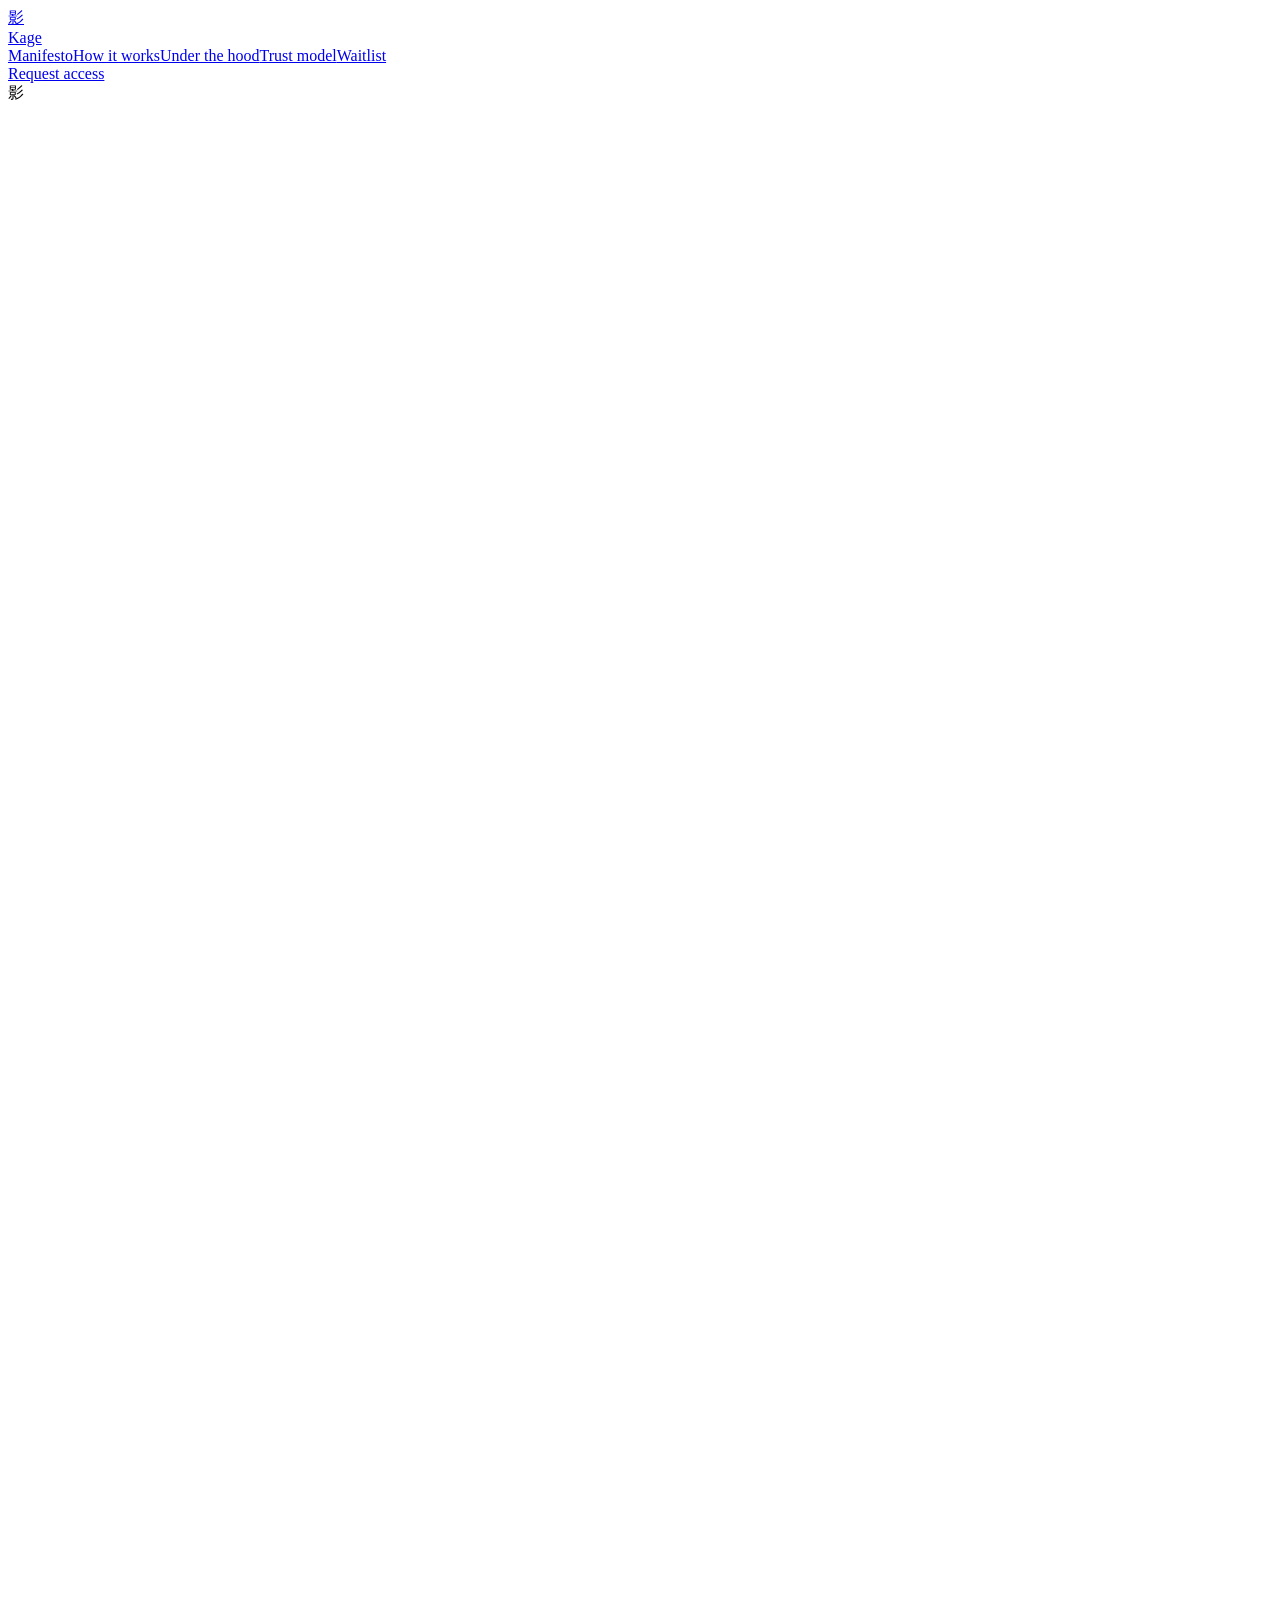
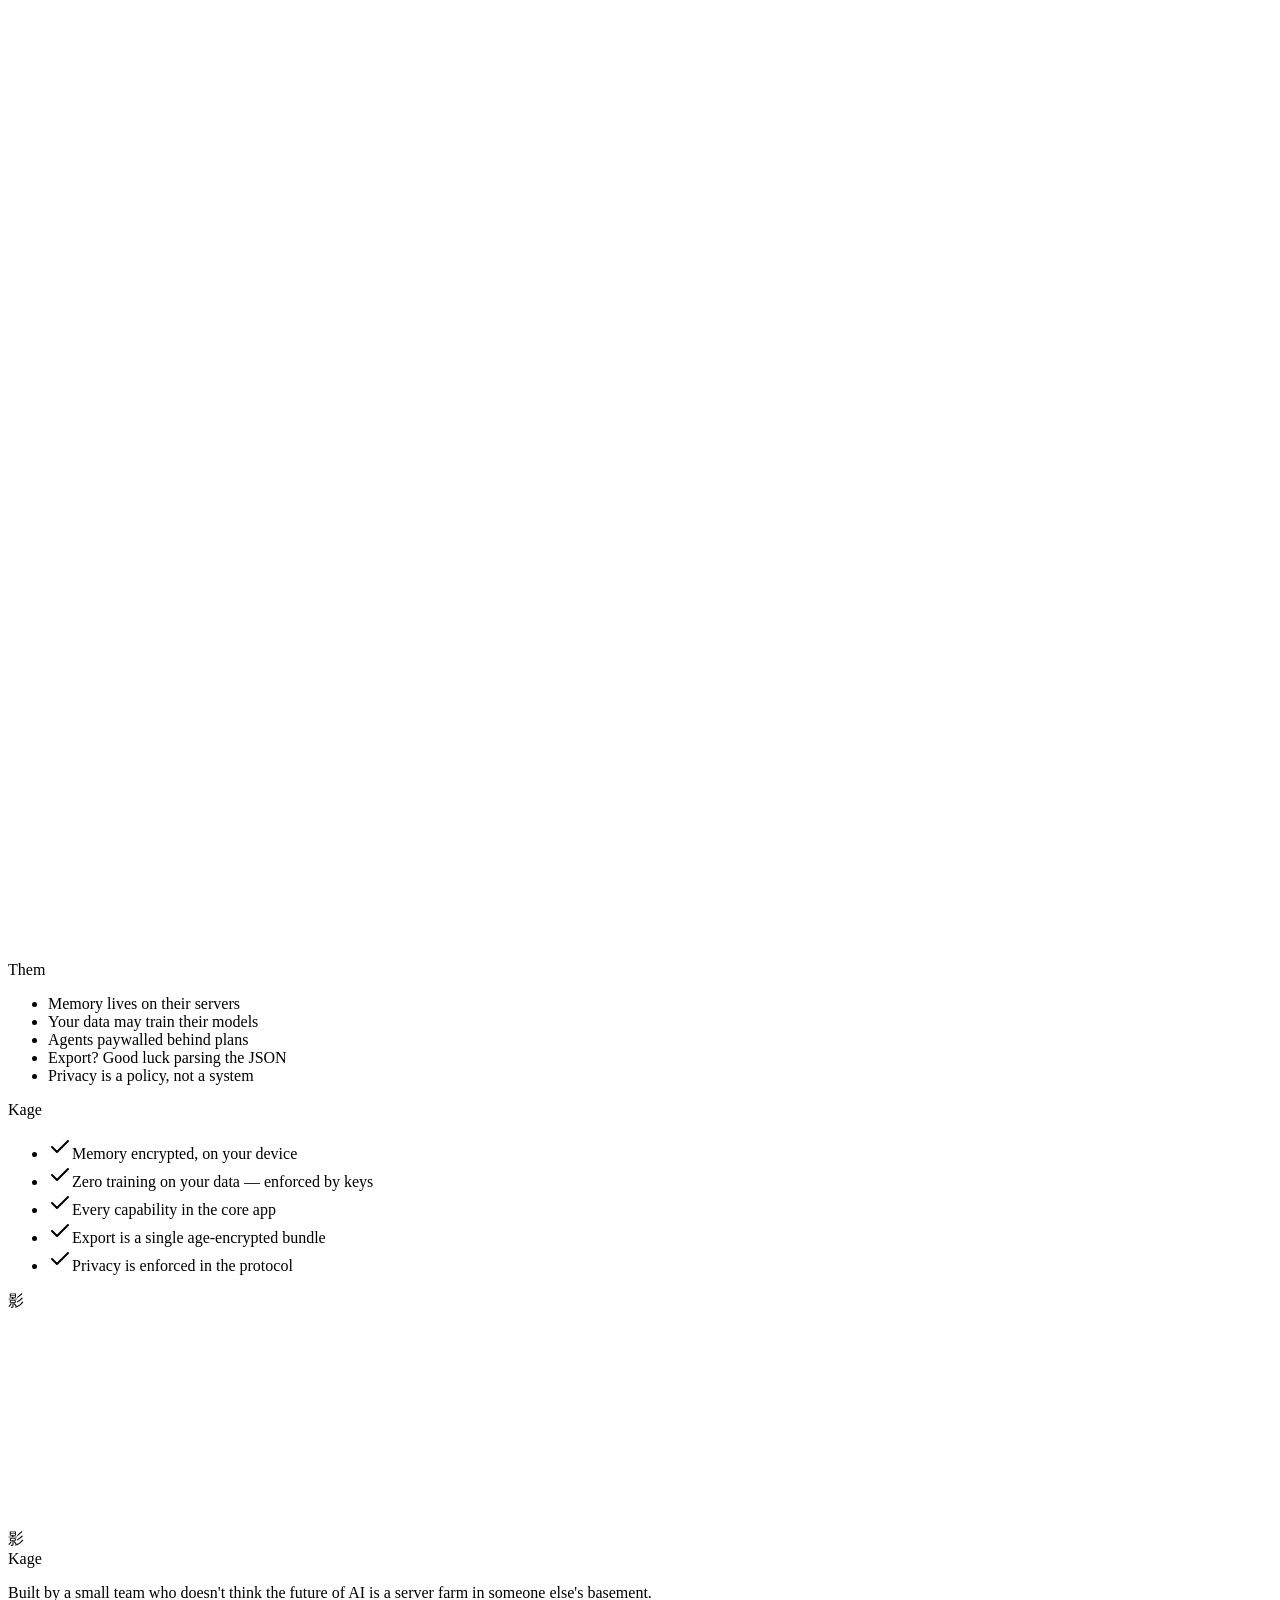
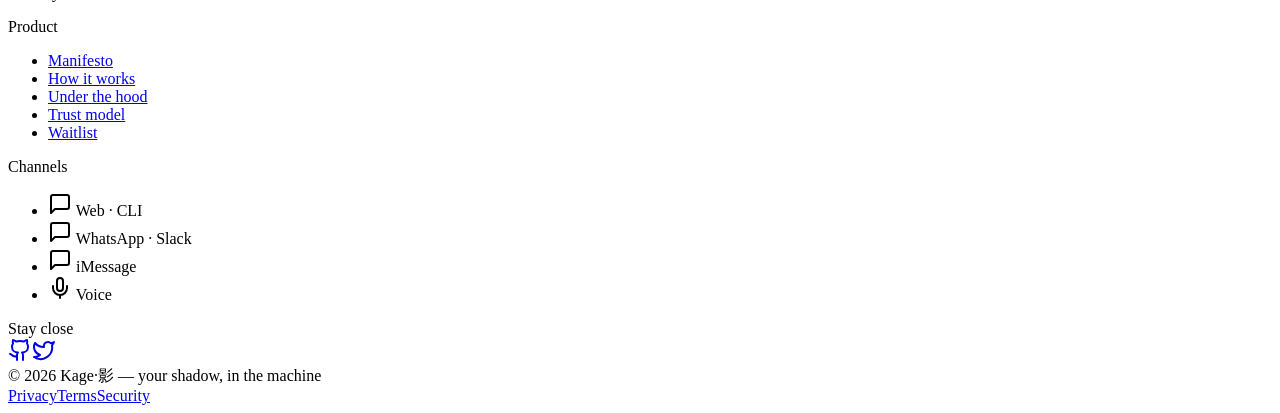
==== commit 8a2459e9: "Add interactive Under the hood section - Connectors grid (Gmail, iMessage, WhatsApp, Slack, Calendar" ====
--- a/index.html
+++ b/index.html
@@ -1 +1 @@
-<!DOCTYPE html><!--4oVljfIIpoqy75TbJdQjQ--><html lang="en" class="dark"><head><meta charSet="utf-8"/><meta name="viewport" content="width=device-width, initial-scale=1"/><link rel="stylesheet" href="/kage-landing/_next/static/css/5beb4732cb258eac.css" data-precedence="next"/><link rel="preload" as="script" fetchPriority="low" href="/kage-landing/_next/static/chunks/webpack-44e95eb78f144002.js"/><script src="/kage-landing/_next/static/chunks/4bd1b696-c023c6e3521b1417.js" async=""></script><script src="/kage-landing/_next/static/chunks/255-d1ffb586e5f2001c.js" async=""></script><script src="/kage-landing/_next/static/chunks/main-app-24532691cc95aad6.js" async=""></script><script src="/kage-landing/_next/static/chunks/720-45361c4a36d62b20.js" async=""></script><script src="/kage-landing/_next/static/chunks/app/page-df999ff857711a2e.js" async=""></script><title>Kage — Your shadow, in the machine.</title><meta name="description" content="A personal AI that lives on your device, runs agents on your terms, and shares nothing with anyone but you."/><meta property="og:title" content="Kage — Your shadow, in the machine."/><meta property="og:description" content="A personal AI that lives on your device, runs agents on your terms, and shares nothing with anyone but you."/><meta property="og:url" content="https://kage.ai/"/><meta property="og:type" content="website"/><meta name="twitter:card" content="summary"/><meta name="twitter:title" content="Kage — Your shadow, in the machine."/><meta name="twitter:description" content="A personal AI that lives on your device, runs agents on your terms, and shares nothing with anyone but you."/><link href="https://fonts.googleapis.com/css2?family=Instrument+Serif:ital@0;1&amp;family=Inter:wght@300;400;500;600;700&amp;family=JetBrains+Mono:wght@400;500&amp;display=swap" rel="stylesheet"/><script src="/kage-landing/_next/static/chunks/polyfills-42372ed130431b0a.js" noModule=""></script></head><body class="antialiased"><div hidden=""><!--$--><!--/$--></div><div class="sumi relative min-h-screen"><nav class="fixed top-0 z-50 w-full border-b border-[#f5f0e6]/[0.04] bg-[#05050a]/75 backdrop-blur-xl"><div class="mx-auto flex h-16 max-w-6xl items-center justify-between px-8"><a href="/" class="flex items-center gap-3" aria-label="Kage — home"><div class="seal h-8 w-8 rounded-sm text-base font-semibold" aria-hidden="true">影</div><span class="text-[15px] tracking-[0.3em] uppercase text-[#e6dfd1]">Kage</span></a><div class="hidden md:flex items-center gap-8"><a href="#manifesto" class="link-lacquer text-[13px]">Manifesto</a><a href="#how" class="link-lacquer text-[13px]">How it works</a><a href="#trust" class="link-lacquer text-[13px]">Trust model</a><a href="#waitlist" class="link-lacquer text-[13px]">Waitlist</a></div><a href="#waitlist" class="btn-seal rounded-sm px-4 py-2 text-[12px] font-medium tracking-[0.15em] uppercase focus:outline-none focus-visible:ring-2 focus-visible:ring-[#d4a24c]/60 focus-visible:ring-offset-2 focus-visible:ring-offset-[#05050a]">Request access</a></div></nav><main><section class="ma-bg relative overflow-hidden pt-40 pb-32"><div class="absolute top-1/2 left-1/2 -translate-x-1/2 -translate-y-1/2 text-[640px] kanji-mark drift select-none pointer-events-none" aria-hidden="true">影</div><div class="absolute top-20 left-[8%] h-[500px] w-[500px] rounded-full bg-[#c8302e]/[0.025] blur-[160px] drift" aria-hidden="true"></div><div class="absolute bottom-10 right-[8%] h-[400px] w-[400px] rounded-full bg-[#d4a24c]/[0.02] blur-[140px] drift" style="animation-delay:-6s" aria-hidden="true"></div><div class="relative z-10 mx-auto max-w-4xl px-8"><div class="" style="opacity:0;filter:blur(8px);transform:translateY(24px)"><div class="flex justify-center mb-10"><div class="inline-flex items-center gap-3 px-4 py-1.5 rounded-full border border-[#c8302e]/25 bg-[#c8302e]/[0.04]"><span class="h-1 w-1 rounded-full bg-[#c8302e]" aria-hidden="true"></span><span class="text-[11px] font-medium tracking-[0.25em] uppercase text-[#e6dfd1]/80">Private alpha · invite only</span></div></div></div><div class="" style="opacity:0;filter:blur(8px);transform:translateY(24px)"><h1 class="text-center font-normal tracking-tight text-[#f5f0e6] ink-title" style="font-family:var(--font-display);font-size:clamp(3rem, 8vw, 5.5rem);line-height:1.02;letter-spacing:-0.02em">Your shadow,<br/><em class="text-[#d4a24c]">in the machine.</em></h1></div><div class="" style="opacity:0;filter:blur(8px);transform:translateY(24px)"><p class="mx-auto mt-8 max-w-xl text-center text-[17px] leading-[1.7] text-[#94908a]">A personal AI that lives on your device, runs agents on your terms, and shares nothing with anyone<!-- --> <span class="text-[#e6dfd1]">but you</span>.</p></div><div class="" style="opacity:0;filter:blur(8px);transform:translateY(24px)"><div class="mt-12 flex flex-col sm:flex-row items-center justify-center gap-4"><a href="#waitlist" class="btn-seal rounded-sm px-7 py-3.5 text-[12px] font-medium tracking-[0.2em] uppercase inline-flex items-center gap-3 focus:outline-none focus-visible:ring-2 focus-visible:ring-[#d4a24c]/60 focus-visible:ring-offset-2 focus-visible:ring-offset-[#05050a]">Request access<svg xmlns="http://www.w3.org/2000/svg" width="24" height="24" viewBox="0 0 24 24" fill="none" stroke="currentColor" stroke-width="2" stroke-linecap="round" stroke-linejoin="round" class="lucide lucide-arrow-right h-3.5 w-3.5" aria-hidden="true"><path d="M5 12h14"></path><path d="m12 5 7 7-7 7"></path></svg></a><a href="#manifesto" class="btn-paper rounded-sm px-7 py-3.5 text-[12px] font-medium tracking-[0.2em] uppercase focus:outline-none focus-visible:ring-2 focus-visible:ring-[#f5f0e6]/30 focus-visible:ring-offset-2 focus-visible:ring-offset-[#05050a]">Read the manifesto</a></div></div><div class="" style="opacity:0;filter:blur(8px);transform:translateY(24px)"><div class="mt-20 mx-auto max-w-xl"><div class="flex items-center gap-3 justify-center text-[11px] tracking-[0.2em] uppercase text-[#55524c]"><span class="h-px w-12 bg-[#f5f0e6]/10" aria-hidden="true"></span><span>影 · kah-geh · the sovereign shadow of you</span><span class="h-px w-12 bg-[#f5f0e6]/10" aria-hidden="true"></span></div><p class="mt-6 text-center font-mono text-[13px] text-[#e6dfd1]/75"><span class="text-[#d4a24c]" aria-hidden="true">❯</span> <span class="brush-cursor text-[#c8302e]" aria-hidden="true">|</span></p></div></div></div></section><section id="manifesto" class="relative py-28 border-t border-[#f5f0e6]/[0.04]"><div class="mx-auto max-w-3xl px-8"><div class="" style="opacity:0;filter:blur(8px);transform:translateY(24px)"><p class="text-[11px] font-medium tracking-[0.3em] uppercase text-[#c8302e]/80 mb-5">Manifesto</p></div><div class="" style="opacity:0;filter:blur(8px);transform:translateY(24px)"><p style="font-family:var(--font-display)" class="text-[26px] md:text-[32px] leading-[1.4] text-[#f5f0e6] font-normal">Every assistant you&#x27;ve used was someone else&#x27;s product. Every memory you trusted it with became their training data.<span class="text-[#d4a24c] italic"> Kage inverts that.</span> <!-- -->Your shadow doesn&#x27;t live on our servers. Your memory doesn&#x27;t become our model. Your agents don&#x27;t report to anyone. They work for you, and they stop when you say stop.</p></div><div class="" style="opacity:0;filter:blur(8px);transform:translateY(24px)"><div class="mt-10 flex items-center gap-3"><div class="h-px w-12 bg-[#d4a24c]/50" aria-hidden="true"></div><span class="text-[12px] tracking-[0.2em] uppercase text-[#8a857a]">Founder&#x27;s letter</span></div></div></div></section><div class="rule-h mx-auto max-w-2xl" aria-hidden="true"></div><section id="how" class="py-28"><div class="mx-auto max-w-6xl px-8"><div class="" style="opacity:0;filter:blur(8px);transform:translateY(24px)"><div class="mb-20 max-w-xl"><p class="text-[11px] font-medium tracking-[0.3em] uppercase text-[#c8302e]/80 mb-5">What it does</p><h2 style="font-family:var(--font-display)" class="text-[40px] md:text-[56px] leading-[1.05] tracking-tight text-[#f5f0e6]">Three promises.<br/><em class="text-[#d4a24c]">No asterisks.</em></h2></div></div><div class="grid md:grid-cols-3 gap-px bg-[#f5f0e6]/[0.05]"><div class="" style="opacity:0;filter:blur(8px);transform:translateY(24px)"><div class="card-washi p-10 h-full flex flex-col"><div class="flex items-start justify-between mb-10"><span style="font-family:var(--font-display)" class="text-[56px] leading-none text-[#c8302e]/30" aria-hidden="true">一</span><span class="text-[10px] font-medium tracking-[0.25em] uppercase text-[#8a857a]">Local</span></div><h3 style="font-family:var(--font-display)" class="text-[26px] leading-[1.2] text-[#f5f0e6] mb-4">Lives on your device.</h3><p class="text-[14px] leading-[1.7] text-[#8a857a] flex-1">Inference, memory, credentials — all on your hardware. The small model runs on Apple Neural Engine, CUDA, or Metal. The 72B runs on your GPU box. Cloud is opt-in, single-request, never passive.</p><div class="mt-8 flex items-center gap-3"><svg xmlns="http://www.w3.org/2000/svg" width="24" height="24" viewBox="0 0 24 24" fill="none" stroke="currentColor" stroke-width="2" stroke-linecap="round" stroke-linejoin="round" class="lucide lucide-cpu h-3.5 w-3.5 text-[#d4a24c]" aria-hidden="true"><rect width="16" height="16" x="4" y="4" rx="2"></rect><rect width="6" height="6" x="9" y="9" rx="1"></rect><path d="M15 2v2"></path><path d="M15 20v2"></path><path d="M2 15h2"></path><path d="M2 9h2"></path><path d="M20 15h2"></path><path d="M20 9h2"></path><path d="M9 2v2"></path><path d="M9 20v2"></path></svg><div class="h-px flex-1 bg-[#f5f0e6]/[0.08]" aria-hidden="true"></div></div></div></div><div class="" style="opacity:0;filter:blur(8px);transform:translateY(24px)"><div class="card-washi p-10 h-full flex flex-col"><div class="flex items-start justify-between mb-10"><span style="font-family:var(--font-display)" class="text-[56px] leading-none text-[#c8302e]/30" aria-hidden="true">二</span><span class="text-[10px] font-medium tracking-[0.25em] uppercase text-[#8a857a]">Agentic</span></div><h3 style="font-family:var(--font-display)" class="text-[26px] leading-[1.2] text-[#f5f0e6] mb-4">Acts on your behalf.</h3><p class="text-[14px] leading-[1.7] text-[#8a857a] flex-1">Triage, draft, book, execute. Headless agents complete tasks while you sleep — each tool call scoped to a 60-second Vault token, single-use, revoked the moment the step ends.</p><div class="mt-8 flex items-center gap-3"><svg xmlns="http://www.w3.org/2000/svg" width="24" height="24" viewBox="0 0 24 24" fill="none" stroke="currentColor" stroke-width="2" stroke-linecap="round" stroke-linejoin="round" class="lucide lucide-layers h-3.5 w-3.5 text-[#d4a24c]" aria-hidden="true"><path d="M12.83 2.18a2 2 0 0 0-1.66 0L2.6 6.08a1 1 0 0 0 0 1.83l8.58 3.91a2 2 0 0 0 1.66 0l8.58-3.9a1 1 0 0 0 0-1.83z"></path><path d="M2 12a1 1 0 0 0 .58.91l8.6 3.91a2 2 0 0 0 1.65 0l8.58-3.9A1 1 0 0 0 22 12"></path><path d="M2 17a1 1 0 0 0 .58.91l8.6 3.91a2 2 0 0 0 1.65 0l8.58-3.9A1 1 0 0 0 22 17"></path></svg><div class="h-px flex-1 bg-[#f5f0e6]/[0.08]" aria-hidden="true"></div></div></div></div><div class="" style="opacity:0;filter:blur(8px);transform:translateY(24px)"><div class="card-washi p-10 h-full flex flex-col"><div class="flex items-start justify-between mb-10"><span style="font-family:var(--font-display)" class="text-[56px] leading-none text-[#c8302e]/30" aria-hidden="true">三</span><span class="text-[10px] font-medium tracking-[0.25em] uppercase text-[#8a857a]">Sovereign</span></div><h3 style="font-family:var(--font-display)" class="text-[26px] leading-[1.2] text-[#f5f0e6] mb-4">Owned by you, forever.</h3><p class="text-[14px] leading-[1.7] text-[#8a857a] flex-1">Your Kage is an age-encrypted bundle. One file. Move it to new hardware, tap your YubiKey, keep going. Delete and it&apos;s truly gone. No lock-in. No quiet retention.</p><div class="mt-8 flex items-center gap-3"><svg xmlns="http://www.w3.org/2000/svg" width="24" height="24" viewBox="0 0 24 24" fill="none" stroke="currentColor" stroke-width="2" stroke-linecap="round" stroke-linejoin="round" class="lucide lucide-key h-3.5 w-3.5 text-[#d4a24c]" aria-hidden="true"><path d="m15.5 7.5 2.3 2.3a1 1 0 0 0 1.4 0l2.1-2.1a1 1 0 0 0 0-1.4L19 4"></path><path d="m21 2-9.6 9.6"></path><circle cx="7.5" cy="15.5" r="5.5"></circle></svg><div class="h-px flex-1 bg-[#f5f0e6]/[0.08]" aria-hidden="true"></div></div></div></div></div></div></section><div class="rule-h mx-auto max-w-2xl" aria-hidden="true"></div><section id="trust" class="py-28 torii-top"><div class="mx-auto max-w-5xl px-8"><div class="grid md:grid-cols-12 gap-16"><div class="md:col-span-5"><div class="" style="opacity:0;filter:blur(8px);transform:translateY(24px)"><p class="text-[11px] font-medium tracking-[0.3em] uppercase text-[#c8302e]/80 mb-5">Trust model</p><h2 style="font-family:var(--font-display)" class="text-[40px] md:text-[48px] leading-[1.05] tracking-tight text-[#f5f0e6]">Privacy by<!-- --> <em class="text-[#d4a24c]">architecture</em>, not by promise.</h2></div><div class="" style="opacity:0;filter:blur(8px);transform:translateY(24px)"><p class="mt-8 text-[15px] leading-[1.75] text-[#94908a]">Every claim other assistants make in a Privacy Policy is a thing Kage enforces in code. If we can&#x27;t prove it with a client-side key check or a signed audit entry, we don&#x27;t claim it.</p></div></div><div class="md:col-span-7 space-y-6"><div class="" style="opacity:0;filter:blur(8px);transform:translateY(24px)"><div class="flex gap-5 pb-6 border-b border-[#f5f0e6]/[0.05] last:border-0"><div class="shrink-0 h-9 w-9 rounded-sm border border-[#c8302e]/25 bg-[#c8302e]/[0.05] flex items-center justify-center"><svg xmlns="http://www.w3.org/2000/svg" width="24" height="24" viewBox="0 0 24 24" fill="none" stroke="currentColor" stroke-width="2" stroke-linecap="round" stroke-linejoin="round" class="lucide lucide-lock h-4 w-4 text-[#c8302e]" aria-hidden="true"><rect width="18" height="11" x="3" y="11" rx="2" ry="2"></rect><path d="M7 11V7a5 5 0 0 1 10 0v4"></path></svg></div><div><h3 class="text-[15px] font-medium text-[#f5f0e6]">End-to-end encrypted vault</h3><p class="mt-1.5 text-[13px] leading-[1.65] text-[#8a857a]">Age encryption happens client-side before the byte leaves your laptop. MinIO and Postgres never see plaintext. The Vault is sealed by your YubiKey — nothing unwraps without a physical tap.</p></div></div></div><div class="" style="opacity:0;filter:blur(8px);transform:translateY(24px)"><div class="flex gap-5 pb-6 border-b border-[#f5f0e6]/[0.05] last:border-0"><div class="shrink-0 h-9 w-9 rounded-sm border border-[#c8302e]/25 bg-[#c8302e]/[0.05] flex items-center justify-center"><svg xmlns="http://www.w3.org/2000/svg" width="24" height="24" viewBox="0 0 24 24" fill="none" stroke="currentColor" stroke-width="2" stroke-linecap="round" stroke-linejoin="round" class="lucide lucide-cpu h-4 w-4 text-[#c8302e]" aria-hidden="true"><rect width="16" height="16" x="4" y="4" rx="2"></rect><rect width="6" height="6" x="9" y="9" rx="1"></rect><path d="M15 2v2"></path><path d="M15 20v2"></path><path d="M2 15h2"></path><path d="M2 9h2"></path><path d="M20 15h2"></path><path d="M20 9h2"></path><path d="M9 2v2"></path><path d="M9 20v2"></path></svg></div><div><h3 class="text-[15px] font-medium text-[#f5f0e6]">On-device inference (first)</h3><p class="mt-1.5 text-[13px] leading-[1.65] text-[#8a857a]">Small-model tasks run local via llama.cpp on Apple Neural Engine, CUDA, or Metal. Cloud fallback is opt-in, encrypted, per-request. The big model never sees your member id or tool results — only an allowlisted set of chat fields.</p></div></div></div><div class="" style="opacity:0;filter:blur(8px);transform:translateY(24px)"><div class="flex gap-5 pb-6 border-b border-[#f5f0e6]/[0.05] last:border-0"><div class="shrink-0 h-9 w-9 rounded-sm border border-[#c8302e]/25 bg-[#c8302e]/[0.05] flex items-center justify-center"><svg xmlns="http://www.w3.org/2000/svg" width="24" height="24" viewBox="0 0 24 24" fill="none" stroke="currentColor" stroke-width="2" stroke-linecap="round" stroke-linejoin="round" class="lucide lucide-shield h-4 w-4 text-[#c8302e]" aria-hidden="true"><path d="M20 13c0 5-3.5 7.5-7.66 8.95a1 1 0 0 1-.67-.01C7.5 20.5 4 18 4 13V6a1 1 0 0 1 1-1c2 0 4.5-1.2 6.24-2.72a1.17 1.17 0 0 1 1.52 0C14.51 3.81 17 5 19 5a1 1 0 0 1 1 1z"></path></svg></div><div><h3 class="text-[15px] font-medium text-[#f5f0e6]">Per-step agent sandbox</h3><p class="mt-1.5 text-[13px] leading-[1.65] text-[#8a857a]">Every tool call gets a Vault-minted token, 60-second TTL, single-use. Gmail.read, Calendar.write — scoped, revocable. Guardrails on tool_input are non-disableable. No secret leaks to a third-party connector.</p></div></div></div><div class="" style="opacity:0;filter:blur(8px);transform:translateY(24px)"><div class="flex gap-5 pb-6 border-b border-[#f5f0e6]/[0.05] last:border-0"><div class="shrink-0 h-9 w-9 rounded-sm border border-[#c8302e]/25 bg-[#c8302e]/[0.05] flex items-center justify-center"><svg xmlns="http://www.w3.org/2000/svg" width="24" height="24" viewBox="0 0 24 24" fill="none" stroke="currentColor" stroke-width="2" stroke-linecap="round" stroke-linejoin="round" class="lucide lucide-scroll-text h-4 w-4 text-[#c8302e]" aria-hidden="true"><path d="M15 12h-5"></path><path d="M15 8h-5"></path><path d="M19 17V5a2 2 0 0 0-2-2H4"></path><path d="M8 21h12a2 2 0 0 0 2-2v-1a1 1 0 0 0-1-1H11a1 1 0 0 0-1 1v1a2 2 0 1 1-4 0V5a2 2 0 1 0-4 0v2a1 1 0 0 0 1 1h3"></path></svg></div><div><h3 class="text-[15px] font-medium text-[#f5f0e6]">Hash-chained audit ledger</h3><p class="mt-1.5 text-[13px] leading-[1.65] text-[#8a857a]">Every reply, every retrieval, every confirmation — signed and hash-chained. Replay any action with one audit_id. We can&apos;t silently edit the past. You can verify the chain yourself.</p></div></div></div></div></div></div></section><div class="rule-h mx-auto max-w-2xl" aria-hidden="true"></div><section class="py-28"><div class="mx-auto max-w-5xl px-8"><div class="" style="opacity:0;filter:blur(8px);transform:translateY(24px)"><p class="text-[11px] font-medium tracking-[0.3em] uppercase text-[#c8302e]/80 mb-5">A day with your Kage</p><h2 style="font-family:var(--font-display)" class="text-[40px] md:text-[52px] leading-[1.05] tracking-tight text-[#f5f0e6] mb-16 max-w-2xl">Not a chatbot.<br/><em class="text-[#d4a24c]">A second you.</em></h2></div><ol class="space-y-0 list-none"><div class="" style="opacity:0;filter:blur(8px);transform:translateY(24px)"><li class="grid grid-cols-12 gap-6 py-7 border-b border-[#f5f0e6]/[0.05]"><div class="col-span-2 font-mono text-[13px] text-[#d4a24c] pt-1">06:48</div><div class="col-span-10"><div style="font-family:var(--font-display)" class="text-[22px] text-[#f5f0e6] leading-tight">Drafted tomorrow’s priorities</div><p class="mt-2 text-[14px] leading-[1.7] text-[#8a857a]">Scanned your inbox overnight, surfaced 3 items needing your judgment, wrote a 90-second brief in your voice.</p></div></li></div><div class="" style="opacity:0;filter:blur(8px);transform:translateY(24px)"><li class="grid grid-cols-12 gap-6 py-7 border-b border-[#f5f0e6]/[0.05]"><div class="col-span-2 font-mono text-[13px] text-[#d4a24c] pt-1">09:15</div><div class="col-span-10"><div style="font-family:var(--font-display)" class="text-[22px] text-[#f5f0e6] leading-tight">Declined a meeting — politely</div><p class="mt-2 text-[14px] leading-[1.7] text-[#8a857a]">Caught a recurring conflict with your focus blocks, drafted a redirect to async, sent after your one-tap approval.</p></div></li></div><div class="" style="opacity:0;filter:blur(8px);transform:translateY(24px)"><li class="grid grid-cols-12 gap-6 py-7 border-b border-[#f5f0e6]/[0.05]"><div class="col-span-2 font-mono text-[13px] text-[#d4a24c] pt-1">13:02</div><div class="col-span-10"><div style="font-family:var(--font-display)" class="text-[22px] text-[#f5f0e6] leading-tight">Booked the flight — on budget</div><p class="mt-2 text-[14px] leading-[1.7] text-[#8a857a]">Watched the fare across carriers, confirmed after matching your preferred carrier and seat rules. No upsell.</p></div></li></div><div class="" style="opacity:0;filter:blur(8px);transform:translateY(24px)"><li class="grid grid-cols-12 gap-6 py-7 border-b border-[#f5f0e6]/[0.05]"><div class="col-span-2 font-mono text-[13px] text-[#d4a24c] pt-1">16:30</div><div class="col-span-10"><div style="font-family:var(--font-display)" class="text-[22px] text-[#f5f0e6] leading-tight">Summarized the standup you missed</div><p class="mt-2 text-[14px] leading-[1.7] text-[#8a857a]">Pulled the recording, produced action items tagged to owners, posted it to your private notes — not to Slack.</p></div></li></div><div class="" style="opacity:0;filter:blur(8px);transform:translateY(24px)"><li class="grid grid-cols-12 gap-6 py-7 border-b border-[#f5f0e6]/[0.05]"><div class="col-span-2 font-mono text-[13px] text-[#d4a24c] pt-1">22:10</div><div class="col-span-10"><div style="font-family:var(--font-display)" class="text-[22px] text-[#f5f0e6] leading-tight">Stopped when you said stop</div><p class="mt-2 text-[14px] leading-[1.7] text-[#8a857a]">You closed the lid. Your Kage paused mid-step, encrypted its working memory, and waited for tomorrow.</p></div></li></div></ol></div></section><div class="rule-h mx-auto max-w-2xl" aria-hidden="true"></div><section class="py-28"><div class="mx-auto max-w-5xl px-8"><div class="" style="opacity:0;filter:blur(8px);transform:translateY(24px)"><p class="text-[11px] font-medium tracking-[0.3em] uppercase text-[#c8302e]/80 mb-5">Who it&#x27;s for</p><h2 style="font-family:var(--font-display)" class="text-[40px] md:text-[52px] leading-[1.05] tracking-tight text-[#f5f0e6] mb-16 max-w-2xl">Made for people,<br/><em class="text-[#d4a24c]">not engineers.</em></h2></div><div class="grid md:grid-cols-3 gap-px bg-[#f5f0e6]/[0.05]"><div class="" style="opacity:0;filter:blur(8px);transform:translateY(24px)"><div class="card-washi p-10 h-full"><div class="text-[11px] font-medium tracking-[0.25em] uppercase text-[#d4a24c] mb-5">The founder</div><p class="text-[15px] leading-[1.7] text-[#e6dfd1]">One assistant that reads every email, Notion page, and Slack thread — and never trains a stranger’s model on your company.</p></div></div><div class="" style="opacity:0;filter:blur(8px);transform:translateY(24px)"><div class="card-washi p-10 h-full"><div class="text-[11px] font-medium tracking-[0.25em] uppercase text-[#d4a24c] mb-5">The family</div><p class="text-[15px] leading-[1.7] text-[#e6dfd1]">Parents, partner, kids. Each gets a private space; shared things (schedule, travel, bills) live household-wide. Kids can draft email, not send it.</p></div></div><div class="" style="opacity:0;filter:blur(8px);transform:translateY(24px)"><div class="card-washi p-10 h-full"><div class="text-[11px] font-medium tracking-[0.25em] uppercase text-[#d4a24c] mb-5">The caregiver</div><p class="text-[15px] leading-[1.7] text-[#e6dfd1]">A voice-first assistant for an aging parent. Big buttons, hard guardrails. Medical notes encrypted to a hardware key only you hold.</p></div></div></div></div></section><div class="rule-h mx-auto max-w-2xl" aria-hidden="true"></div><section class="py-28"><div class="mx-auto max-w-5xl px-8"><div class="" style="opacity:0;filter:blur(8px);transform:translateY(24px)"><p class="text-[11px] font-medium tracking-[0.3em] uppercase text-[#c8302e]/80 mb-5">Why Kage</p><h2 style="font-family:var(--font-display)" class="text-[40px] md:text-[52px] leading-[1.05] tracking-tight text-[#f5f0e6] mb-14 max-w-2xl">The other assistants<br/><em class="text-[#d4a24c]">work for them.</em></h2></div><div class="grid md:grid-cols-2 border border-[#f5f0e6]/[0.05]"><div class="p-10 border-b md:border-b-0 md:border-r border-[#f5f0e6]/[0.05]"><div class="text-[11px] font-medium tracking-[0.25em] uppercase text-[#8a857a] mb-6">Them</div><ul class="space-y-4"><li class="flex items-start gap-3 text-[14px] text-[#8a857a]"><span class="mt-[7px] h-1 w-3 bg-[#4a4540]" aria-hidden="true"></span><span>Memory lives on their servers</span></li><li class="flex items-start gap-3 text-[14px] text-[#8a857a]"><span class="mt-[7px] h-1 w-3 bg-[#4a4540]" aria-hidden="true"></span><span>Your data may train their models</span></li><li class="flex items-start gap-3 text-[14px] text-[#8a857a]"><span class="mt-[7px] h-1 w-3 bg-[#4a4540]" aria-hidden="true"></span><span>Agents paywalled behind plans</span></li><li class="flex items-start gap-3 text-[14px] text-[#8a857a]"><span class="mt-[7px] h-1 w-3 bg-[#4a4540]" aria-hidden="true"></span><span>Export? Good luck parsing the JSON</span></li><li class="flex items-start gap-3 text-[14px] text-[#8a857a]"><span class="mt-[7px] h-1 w-3 bg-[#4a4540]" aria-hidden="true"></span><span>Privacy is a policy, not a system</span></li></ul></div><div class="p-10 relative"><div class="absolute top-0 left-0 right-0 h-px bg-gradient-to-r from-transparent via-[#d4a24c]/40 to-transparent" aria-hidden="true"></div><div class="text-[11px] font-medium tracking-[0.25em] uppercase text-[#d4a24c] mb-6">Kage</div><ul class="space-y-4"><li class="flex items-start gap-3 text-[14px] text-[#e6dfd1]"><svg xmlns="http://www.w3.org/2000/svg" width="24" height="24" viewBox="0 0 24 24" fill="none" stroke="currentColor" stroke-width="2" stroke-linecap="round" stroke-linejoin="round" class="lucide lucide-check mt-[3px] h-3.5 w-3.5 text-[#c8302e] shrink-0" aria-hidden="true"><path d="M20 6 9 17l-5-5"></path></svg><span>Memory encrypted, on your device</span></li><li class="flex items-start gap-3 text-[14px] text-[#e6dfd1]"><svg xmlns="http://www.w3.org/2000/svg" width="24" height="24" viewBox="0 0 24 24" fill="none" stroke="currentColor" stroke-width="2" stroke-linecap="round" stroke-linejoin="round" class="lucide lucide-check mt-[3px] h-3.5 w-3.5 text-[#c8302e] shrink-0" aria-hidden="true"><path d="M20 6 9 17l-5-5"></path></svg><span>Zero training on your data — enforced by keys</span></li><li class="flex items-start gap-3 text-[14px] text-[#e6dfd1]"><svg xmlns="http://www.w3.org/2000/svg" width="24" height="24" viewBox="0 0 24 24" fill="none" stroke="currentColor" stroke-width="2" stroke-linecap="round" stroke-linejoin="round" class="lucide lucide-check mt-[3px] h-3.5 w-3.5 text-[#c8302e] shrink-0" aria-hidden="true"><path d="M20 6 9 17l-5-5"></path></svg><span>Every capability in the core app</span></li><li class="flex items-start gap-3 text-[14px] text-[#e6dfd1]"><svg xmlns="http://www.w3.org/2000/svg" width="24" height="24" viewBox="0 0 24 24" fill="none" stroke="currentColor" stroke-width="2" stroke-linecap="round" stroke-linejoin="round" class="lucide lucide-check mt-[3px] h-3.5 w-3.5 text-[#c8302e] shrink-0" aria-hidden="true"><path d="M20 6 9 17l-5-5"></path></svg><span>Export is a single age-encrypted bundle</span></li><li class="flex items-start gap-3 text-[14px] text-[#e6dfd1]"><svg xmlns="http://www.w3.org/2000/svg" width="24" height="24" viewBox="0 0 24 24" fill="none" stroke="currentColor" stroke-width="2" stroke-linecap="round" stroke-linejoin="round" class="lucide lucide-check mt-[3px] h-3.5 w-3.5 text-[#c8302e] shrink-0" aria-hidden="true"><path d="M20 6 9 17l-5-5"></path></svg><span>Privacy is enforced in the protocol</span></li></ul></div></div></div></section><section id="waitlist" class="relative py-32 overflow-hidden border-t border-[#f5f0e6]/[0.05]"><div class="absolute top-1/2 left-1/2 -translate-x-1/2 -translate-y-1/2 h-[500px] w-[800px] rounded-full bg-[#c8302e]/[0.03] blur-[140px]" aria-hidden="true"></div><div class="absolute bottom-0 right-[20%] h-[260px] w-[260px] rounded-full bg-[#d4a24c]/[0.025] blur-[100px]" aria-hidden="true"></div><div class="absolute top-10 right-[8%] text-[280px] kanji-mark select-none pointer-events-none" aria-hidden="true">影</div><div class="relative z-10 mx-auto max-w-2xl px-8 text-center"><div class="" style="opacity:0;filter:blur(8px);transform:translateY(24px)"><p class="text-[11px] font-medium tracking-[0.3em] uppercase text-[#c8302e] mb-5">Join the private alpha</p><h2 style="font-family:var(--font-display)" class="text-[44px] md:text-[60px] leading-[1.02] tracking-tight text-[#f5f0e6] ink-title">Claim your<!-- --> <em class="text-[#d4a24c]">shadow</em>.</h2><p class="mt-8 text-[15px] leading-[1.75] text-[#94908a] max-w-md mx-auto">The first 500 members shape the product. Bring your own model keys, or use ours. Either way, your Kage stays yours.</p><form class="mt-12 flex flex-col sm:flex-row gap-3 max-w-md mx-auto"><label for="waitlist-email" class="sr-only">Email address</label><input id="waitlist-email" type="email" required="" autoComplete="email" placeholder="you@yourdomain.com" class="flex-1 bg-[#0c0b10] border border-[#f5f0e6]/[0.08] rounded-sm px-4 py-3 text-[14px] text-[#f5f0e6] placeholder:text-[#55524c] focus:outline-none focus:border-[#c8302e]/50 transition-colors" name="email"/><button type="submit" class="btn-seal rounded-sm px-6 py-3 text-[12px] font-medium tracking-[0.2em] uppercase inline-flex items-center justify-center gap-3 focus:outline-none focus-visible:ring-2 focus-visible:ring-[#d4a24c]/60 focus-visible:ring-offset-2 focus-visible:ring-offset-[#05050a]">Join <svg xmlns="http://www.w3.org/2000/svg" width="24" height="24" viewBox="0 0 24 24" fill="none" stroke="currentColor" stroke-width="2" stroke-linecap="round" stroke-linejoin="round" class="lucide lucide-arrow-right h-3.5 w-3.5" aria-hidden="true"><path d="M5 12h14"></path><path d="m12 5 7 7-7 7"></path></svg></button></form><p class="mt-6 text-[11px] tracking-[0.15em] uppercase text-[#55524c]">No marketing mail. One update per milestone.</p></div></div></section></main><footer class="border-t border-[#f5f0e6]/[0.05] py-14"><div class="mx-auto max-w-6xl px-8"><div class="grid md:grid-cols-12 gap-10"><div class="md:col-span-5"><div class="flex items-center gap-3"><div class="seal h-8 w-8 rounded-sm text-base font-semibold" aria-hidden="true">影</div><span class="text-[15px] tracking-[0.3em] uppercase text-[#e6dfd1]">Kage</span></div><p class="mt-5 text-[13px] leading-[1.7] text-[#8a857a] max-w-xs">Built by a small team who doesn&#x27;t think the future of AI is a server farm in someone else&#x27;s basement.</p></div><div class="md:col-span-2"><div class="text-[10px] font-medium tracking-[0.25em] uppercase text-[#55524c] mb-4">Product</div><ul class="space-y-2.5"><li><a href="#manifesto" class="link-lacquer text-[13px]">Manifesto</a></li><li><a href="#how" class="link-lacquer text-[13px]">How it works</a></li><li><a href="#trust" class="link-lacquer text-[13px]">Trust model</a></li><li><a href="#waitlist" class="link-lacquer text-[13px]">Waitlist</a></li></ul></div><div class="md:col-span-2"><div class="text-[10px] font-medium tracking-[0.25em] uppercase text-[#55524c] mb-4">Channels</div><ul class="space-y-2.5 text-[13px] text-[#8a857a]"><li class="flex items-center gap-2"><svg xmlns="http://www.w3.org/2000/svg" width="24" height="24" viewBox="0 0 24 24" fill="none" stroke="currentColor" stroke-width="2" stroke-linecap="round" stroke-linejoin="round" class="lucide lucide-message-square h-3.5 w-3.5" aria-hidden="true"><path d="M21 15a2 2 0 0 1-2 2H7l-4 4V5a2 2 0 0 1 2-2h14a2 2 0 0 1 2 2z"></path></svg> Web · CLI</li><li class="flex items-center gap-2"><svg xmlns="http://www.w3.org/2000/svg" width="24" height="24" viewBox="0 0 24 24" fill="none" stroke="currentColor" stroke-width="2" stroke-linecap="round" stroke-linejoin="round" class="lucide lucide-message-square h-3.5 w-3.5" aria-hidden="true"><path d="M21 15a2 2 0 0 1-2 2H7l-4 4V5a2 2 0 0 1 2-2h14a2 2 0 0 1 2 2z"></path></svg> WhatsApp · Slack</li><li class="flex items-center gap-2"><svg xmlns="http://www.w3.org/2000/svg" width="24" height="24" viewBox="0 0 24 24" fill="none" stroke="currentColor" stroke-width="2" stroke-linecap="round" stroke-linejoin="round" class="lucide lucide-message-square h-3.5 w-3.5" aria-hidden="true"><path d="M21 15a2 2 0 0 1-2 2H7l-4 4V5a2 2 0 0 1 2-2h14a2 2 0 0 1 2 2z"></path></svg> iMessage</li><li class="flex items-center gap-2"><svg xmlns="http://www.w3.org/2000/svg" width="24" height="24" viewBox="0 0 24 24" fill="none" stroke="currentColor" stroke-width="2" stroke-linecap="round" stroke-linejoin="round" class="lucide lucide-mic h-3.5 w-3.5" aria-hidden="true"><path d="M12 2a3 3 0 0 0-3 3v7a3 3 0 0 0 6 0V5a3 3 0 0 0-3-3Z"></path><path d="M19 10v2a7 7 0 0 1-14 0v-2"></path><line x1="12" x2="12" y1="19" y2="22"></line></svg> Voice</li></ul></div><div class="md:col-span-3"><div class="text-[10px] font-medium tracking-[0.25em] uppercase text-[#55524c] mb-4">Stay close</div><div class="flex items-center gap-3"><a href="https://github.com/dshakes/kage-landing" aria-label="Kage on GitHub" class="h-9 w-9 rounded-sm border border-[#f5f0e6]/[0.08] flex items-center justify-center hover:border-[#c8302e]/40 transition-colors"><svg xmlns="http://www.w3.org/2000/svg" width="24" height="24" viewBox="0 0 24 24" fill="none" stroke="currentColor" stroke-width="2" stroke-linecap="round" stroke-linejoin="round" class="lucide lucide-github h-4 w-4 text-[#8a857a]" aria-hidden="true"><path d="M15 22v-4a4.8 4.8 0 0 0-1-3.5c3 0 6-2 6-5.5.08-1.25-.27-2.48-1-3.5.28-1.15.28-2.35 0-3.5 0 0-1 0-3 1.5-2.64-.5-5.36-.5-8 0C6 2 5 2 5 2c-.3 1.15-.3 2.35 0 3.5A5.403 5.403 0 0 0 4 9c0 3.5 3 5.5 6 5.5-.39.49-.68 1.05-.85 1.65-.17.6-.22 1.23-.15 1.85v4"></path><path d="M9 18c-4.51 2-5-2-7-2"></path></svg></a><a href="#waitlist" aria-label="Follow updates" class="h-9 w-9 rounded-sm border border-[#f5f0e6]/[0.08] flex items-center justify-center hover:border-[#c8302e]/40 transition-colors"><svg xmlns="http://www.w3.org/2000/svg" width="24" height="24" viewBox="0 0 24 24" fill="none" stroke="currentColor" stroke-width="2" stroke-linecap="round" stroke-linejoin="round" class="lucide lucide-twitter h-4 w-4 text-[#8a857a]" aria-hidden="true"><path d="M22 4s-.7 2.1-2 3.4c1.6 10-9.4 17.3-18 11.6 2.2.1 4.4-.6 6-2C3 15.5.5 9.6 3 5c2.2 2.6 5.6 4.1 9 4-.9-4.2 4-6.6 7-3.8 1.1 0 3-1.2 3-1.2z"></path></svg></a></div></div></div><div class="mt-14 pt-8 border-t border-[#f5f0e6]/[0.04] flex flex-col md:flex-row justify-between gap-4"><div class="flex items-center gap-5 text-[11px] tracking-[0.2em] uppercase text-[#55524c]"><span>© 2026 Kage</span><span aria-hidden="true">·</span><span>影 — your shadow, in the machine</span></div><div class="flex items-center gap-5 text-[11px] tracking-[0.2em] uppercase text-[#55524c]"><a href="#" class="hover:text-[#e6dfd1]">Privacy</a><a href="#" class="hover:text-[#e6dfd1]">Terms</a><a href="#" class="hover:text-[#e6dfd1]">Security</a></div></div></div></footer></div><!--$--><!--/$--><script src="/kage-landing/_next/static/chunks/webpack-44e95eb78f144002.js" id="_R_" async=""></script><script>(self.__next_f=self.__next_f||[]).push([0])</script><script>self.__next_f.push([1,"1:\"$Sreact.fragment\"\n2:I[9766,[],\"\"]\n3:I[8924,[],\"\"]\n4:I[1959,[],\"ClientPageRoot\"]\n5:I[7322,[\"720\",\"static/chunks/720-45361c4a36d62b20.js\",\"974\",\"static/chunks/app/page-df999ff857711a2e.js\"],\"default\"]\n8:I[4431,[],\"OutletBoundary\"]\na:I[5278,[],\"AsyncMetadataOutlet\"]\nc:I[4431,[],\"ViewportBoundary\"]\ne:I[4431,[],\"MetadataBoundary\"]\nf:\"$Sreact.suspense\"\n11:I[7150,[],\"\"]\n:HL[\"/kage-landing/_next/static/css/5beb4732cb258eac.css\",\"style\"]\n"])</script><script>self.__next_f.push([1,"0:{\"P\":null,\"b\":\"4oVljfIIpoqy75TbJdQjQ\",\"p\":\"/kage-landing\",\"c\":[\"\",\"\"],\"i\":false,\"f\":[[[\"\",{\"children\":[\"__PAGE__\",{}]},\"$undefined\",\"$undefined\",true],[\"\",[\"$\",\"$1\",\"c\",{\"children\":[[[\"$\",\"link\",\"0\",{\"rel\":\"stylesheet\",\"href\":\"/kage-landing/_next/static/css/5beb4732cb258eac.css\",\"precedence\":\"next\",\"crossOrigin\":\"$undefined\",\"nonce\":\"$undefined\"}]],[\"$\",\"html\",null,{\"lang\":\"en\",\"className\":\"dark\",\"children\":[[\"$\",\"head\",null,{\"children\":[\"$\",\"link\",null,{\"href\":\"https://fonts.googleapis.com/css2?family=Instrument+Serif:ital@0;1\u0026family=Inter:wght@300;400;500;600;700\u0026family=JetBrains+Mono:wght@400;500\u0026display=swap\",\"rel\":\"stylesheet\"}]}],[\"$\",\"body\",null,{\"className\":\"antialiased\",\"children\":[\"$\",\"$L2\",null,{\"parallelRouterKey\":\"children\",\"error\":\"$undefined\",\"errorStyles\":\"$undefined\",\"errorScripts\":\"$undefined\",\"template\":[\"$\",\"$L3\",null,{}],\"templateStyles\":\"$undefined\",\"templateScripts\":\"$undefined\",\"notFound\":[[[\"$\",\"title\",null,{\"children\":\"404: This page could not be found.\"}],[\"$\",\"div\",null,{\"style\":{\"fontFamily\":\"system-ui,\\\"Segoe UI\\\",Roboto,Helvetica,Arial,sans-serif,\\\"Apple Color Emoji\\\",\\\"Segoe UI Emoji\\\"\",\"height\":\"100vh\",\"textAlign\":\"center\",\"display\":\"flex\",\"flexDirection\":\"column\",\"alignItems\":\"center\",\"justifyContent\":\"center\"},\"children\":[\"$\",\"div\",null,{\"children\":[[\"$\",\"style\",null,{\"dangerouslySetInnerHTML\":{\"__html\":\"body{color:#000;background:#fff;margin:0}.next-error-h1{border-right:1px solid rgba(0,0,0,.3)}@media (prefers-color-scheme:dark){body{color:#fff;background:#000}.next-error-h1{border-right:1px solid rgba(255,255,255,.3)}}\"}}],[\"$\",\"h1\",null,{\"className\":\"next-error-h1\",\"style\":{\"display\":\"inline-block\",\"margin\":\"0 20px 0 0\",\"padding\":\"0 23px 0 0\",\"fontSize\":24,\"fontWeight\":500,\"verticalAlign\":\"top\",\"lineHeight\":\"49px\"},\"children\":404}],[\"$\",\"div\",null,{\"style\":{\"display\":\"inline-block\"},\"children\":[\"$\",\"h2\",null,{\"style\":{\"fontSize\":14,\"fontWeight\":400,\"lineHeight\":\"49px\",\"margin\":0},\"children\":\"This page could not be found.\"}]}]]}]}]],[]],\"forbidden\":\"$undefined\",\"unauthorized\":\"$undefined\"}]}]]}]]}],{\"children\":[\"__PAGE__\",[\"$\",\"$1\",\"c\",{\"children\":[[\"$\",\"$L4\",null,{\"Component\":\"$5\",\"searchParams\":{},\"params\":{},\"promises\":[\"$@6\",\"$@7\"]}],null,[\"$\",\"$L8\",null,{\"children\":[\"$L9\",[\"$\",\"$La\",null,{\"promise\":\"$@b\"}]]}]]}],{},null,false]},null,false],[\"$\",\"$1\",\"h\",{\"children\":[null,[[\"$\",\"$Lc\",null,{\"children\":\"$Ld\"}],null],[\"$\",\"$Le\",null,{\"children\":[\"$\",\"div\",null,{\"hidden\":true,\"children\":[\"$\",\"$f\",null,{\"fallback\":null,\"children\":\"$L10\"}]}]}]]}],false]],\"m\":\"$undefined\",\"G\":[\"$11\",[]],\"s\":false,\"S\":true}\n"])</script><script>self.__next_f.push([1,"6:{}\n7:\"$0:f:0:1:2:children:1:props:children:0:props:params\"\n"])</script><script>self.__next_f.push([1,"d:[[\"$\",\"meta\",\"0\",{\"charSet\":\"utf-8\"}],[\"$\",\"meta\",\"1\",{\"name\":\"viewport\",\"content\":\"width=device-width, initial-scale=1\"}]]\n9:null\n"])</script><script>self.__next_f.push([1,"b:{\"metadata\":[[\"$\",\"title\",\"0\",{\"children\":\"Kage — Your shadow, in the machine.\"}],[\"$\",\"meta\",\"1\",{\"name\":\"description\",\"content\":\"A personal AI that lives on your device, runs agents on your terms, and shares nothing with anyone but you.\"}],[\"$\",\"meta\",\"2\",{\"property\":\"og:title\",\"content\":\"Kage — Your shadow, in the machine.\"}],[\"$\",\"meta\",\"3\",{\"property\":\"og:description\",\"content\":\"A personal AI that lives on your device, runs agents on your terms, and shares nothing with anyone but you.\"}],[\"$\",\"meta\",\"4\",{\"property\":\"og:url\",\"content\":\"https://kage.ai/\"}],[\"$\",\"meta\",\"5\",{\"property\":\"og:type\",\"content\":\"website\"}],[\"$\",\"meta\",\"6\",{\"name\":\"twitter:card\",\"content\":\"summary\"}],[\"$\",\"meta\",\"7\",{\"name\":\"twitter:title\",\"content\":\"Kage — Your shadow, in the machine.\"}],[\"$\",\"meta\",\"8\",{\"name\":\"twitter:description\",\"content\":\"A personal AI that lives on your device, runs agents on your terms, and shares nothing with anyone but you.\"}]],\"error\":null,\"digest\":\"$undefined\"}\n"])</script><script>self.__next_f.push([1,"10:\"$b:metadata\"\n"])</script></body></html>+<!DOCTYPE html><!--_KYWfu13J1vUTnfrjSG0A--><html lang="en" class="dark"><head><meta charSet="utf-8"/><meta name="viewport" content="width=device-width, initial-scale=1"/><link rel="stylesheet" href="/kage-landing/_next/static/css/418754096441c83a.css" data-precedence="next"/><link rel="preload" as="script" fetchPriority="low" href="/kage-landing/_next/static/chunks/webpack-44e95eb78f144002.js"/><script src="/kage-landing/_next/static/chunks/4bd1b696-c023c6e3521b1417.js" async=""></script><script src="/kage-landing/_next/static/chunks/255-d1ffb586e5f2001c.js" async=""></script><script src="/kage-landing/_next/static/chunks/main-app-24532691cc95aad6.js" async=""></script><script src="/kage-landing/_next/static/chunks/330-899b6d8836bebbf7.js" async=""></script><script src="/kage-landing/_next/static/chunks/app/page-282d0866ea00a706.js" async=""></script><title>Kage — Your shadow, in the machine.</title><meta name="description" content="A personal AI that lives on your device, runs agents on your terms, and shares nothing with anyone but you."/><meta property="og:title" content="Kage — Your shadow, in the machine."/><meta property="og:description" content="A personal AI that lives on your device, runs agents on your terms, and shares nothing with anyone but you."/><meta property="og:url" content="https://kage.ai/"/><meta property="og:type" content="website"/><meta name="twitter:card" content="summary"/><meta name="twitter:title" content="Kage — Your shadow, in the machine."/><meta name="twitter:description" content="A personal AI that lives on your device, runs agents on your terms, and shares nothing with anyone but you."/><link href="https://fonts.googleapis.com/css2?family=Instrument+Serif:ital@0;1&amp;family=Inter:wght@300;400;500;600;700&amp;family=JetBrains+Mono:wght@400;500&amp;display=swap" rel="stylesheet"/><script src="/kage-landing/_next/static/chunks/polyfills-42372ed130431b0a.js" noModule=""></script></head><body class="antialiased"><div hidden=""><!--$--><!--/$--></div><div class="sumi relative min-h-screen"><nav class="fixed top-0 z-50 w-full border-b border-[#f5f0e6]/[0.04] bg-[#05050a]/75 backdrop-blur-xl"><div class="mx-auto flex h-16 max-w-6xl items-center justify-between px-8"><a href="/" class="flex items-center gap-3" aria-label="Kage — home"><div class="seal h-8 w-8 rounded-sm text-base font-semibold" aria-hidden="true">影</div><span class="text-[15px] tracking-[0.3em] uppercase text-[#e6dfd1]">Kage</span></a><div class="hidden md:flex items-center gap-8"><a href="#manifesto" class="link-lacquer text-[13px]">Manifesto</a><a href="#how" class="link-lacquer text-[13px]">How it works</a><a href="#wired" class="link-lacquer text-[13px]">Under the hood</a><a href="#trust" class="link-lacquer text-[13px]">Trust model</a><a href="#waitlist" class="link-lacquer text-[13px]">Waitlist</a></div><a href="#waitlist" class="btn-seal rounded-sm px-4 py-2 text-[12px] font-medium tracking-[0.15em] uppercase focus:outline-none focus-visible:ring-2 focus-visible:ring-[#d4a24c]/60 focus-visible:ring-offset-2 focus-visible:ring-offset-[#05050a]">Request access</a></div></nav><main><section class="ma-bg relative overflow-hidden pt-40 pb-32"><div class="absolute top-1/2 left-1/2 -translate-x-1/2 -translate-y-1/2 text-[640px] kanji-mark drift select-none pointer-events-none" aria-hidden="true">影</div><div class="absolute top-20 left-[8%] h-[500px] w-[500px] rounded-full bg-[#c8302e]/[0.025] blur-[160px] drift" aria-hidden="true"></div><div class="absolute bottom-10 right-[8%] h-[400px] w-[400px] rounded-full bg-[#d4a24c]/[0.02] blur-[140px] drift" style="animation-delay:-6s" aria-hidden="true"></div><div class="relative z-10 mx-auto max-w-4xl px-8"><div class="" style="opacity:0;filter:blur(8px);transform:translateY(24px)"><div class="flex justify-center mb-10"><div class="inline-flex items-center gap-3 px-4 py-1.5 rounded-full border border-[#c8302e]/25 bg-[#c8302e]/[0.04]"><span class="h-1 w-1 rounded-full bg-[#c8302e]" aria-hidden="true"></span><span class="text-[11px] font-medium tracking-[0.25em] uppercase text-[#e6dfd1]/80">Private alpha · invite only</span></div></div></div><div class="" style="opacity:0;filter:blur(8px);transform:translateY(24px)"><h1 class="text-center font-normal tracking-tight text-[#f5f0e6] ink-title" style="font-family:var(--font-display);font-size:clamp(3rem, 8vw, 5.5rem);line-height:1.02;letter-spacing:-0.02em">Your shadow,<br/><em class="text-[#d4a24c]">in the machine.</em></h1></div><div class="" style="opacity:0;filter:blur(8px);transform:translateY(24px)"><p class="mx-auto mt-8 max-w-xl text-center text-[17px] leading-[1.7] text-[#94908a]">A personal AI that lives on your device, runs agents on your terms, and shares nothing with anyone<!-- --> <span class="text-[#e6dfd1]">but you</span>.</p></div><div class="" style="opacity:0;filter:blur(8px);transform:translateY(24px)"><div class="mt-12 flex flex-col sm:flex-row items-center justify-center gap-4"><a href="#waitlist" class="btn-seal rounded-sm px-7 py-3.5 text-[12px] font-medium tracking-[0.2em] uppercase inline-flex items-center gap-3 focus:outline-none focus-visible:ring-2 focus-visible:ring-[#d4a24c]/60 focus-visible:ring-offset-2 focus-visible:ring-offset-[#05050a]">Request access<svg xmlns="http://www.w3.org/2000/svg" width="24" height="24" viewBox="0 0 24 24" fill="none" stroke="currentColor" stroke-width="2" stroke-linecap="round" stroke-linejoin="round" class="lucide lucide-arrow-right h-3.5 w-3.5" aria-hidden="true"><path d="M5 12h14"></path><path d="m12 5 7 7-7 7"></path></svg></a><a href="#manifesto" class="btn-paper rounded-sm px-7 py-3.5 text-[12px] font-medium tracking-[0.2em] uppercase focus:outline-none focus-visible:ring-2 focus-visible:ring-[#f5f0e6]/30 focus-visible:ring-offset-2 focus-visible:ring-offset-[#05050a]">Read the manifesto</a></div></div><div class="" style="opacity:0;filter:blur(8px);transform:translateY(24px)"><div class="mt-20 mx-auto max-w-xl"><div class="flex items-center gap-3 justify-center text-[11px] tracking-[0.2em] uppercase text-[#55524c]"><span class="h-px w-12 bg-[#f5f0e6]/10" aria-hidden="true"></span><span>影 · kah-geh · the sovereign shadow of you</span><span class="h-px w-12 bg-[#f5f0e6]/10" aria-hidden="true"></span></div><p class="mt-6 text-center font-mono text-[13px] text-[#e6dfd1]/75"><span class="text-[#d4a24c]" aria-hidden="true">❯</span> <span class="brush-cursor text-[#c8302e]" aria-hidden="true">|</span></p></div></div></div></section><section id="manifesto" class="relative py-28 border-t border-[#f5f0e6]/[0.04]"><div class="mx-auto max-w-3xl px-8"><div class="" style="opacity:0;filter:blur(8px);transform:translateY(24px)"><p class="text-[11px] font-medium tracking-[0.3em] uppercase text-[#c8302e]/80 mb-5">Manifesto</p></div><div class="" style="opacity:0;filter:blur(8px);transform:translateY(24px)"><p style="font-family:var(--font-display)" class="text-[26px] md:text-[32px] leading-[1.4] text-[#f5f0e6] font-normal">Every assistant you&#x27;ve used was someone else&#x27;s product. Every memory you trusted it with became their training data.<span class="text-[#d4a24c] italic"> Kage inverts that.</span> <!-- -->Your shadow doesn&#x27;t live on our servers. Your memory doesn&#x27;t become our model. Your agents don&#x27;t report to anyone. They work for you, and they stop when you say stop.</p></div><div class="" style="opacity:0;filter:blur(8px);transform:translateY(24px)"><div class="mt-10 flex items-center gap-3"><div class="h-px w-12 bg-[#d4a24c]/50" aria-hidden="true"></div><span class="text-[12px] tracking-[0.2em] uppercase text-[#8a857a]">Founder&#x27;s letter</span></div></div></div></section><div class="rule-h mx-auto max-w-2xl" aria-hidden="true"></div><section id="how" class="py-28"><div class="mx-auto max-w-6xl px-8"><div class="" style="opacity:0;filter:blur(8px);transform:translateY(24px)"><div class="mb-20 max-w-xl"><p class="text-[11px] font-medium tracking-[0.3em] uppercase text-[#c8302e]/80 mb-5">What it does</p><h2 style="font-family:var(--font-display)" class="text-[40px] md:text-[56px] leading-[1.05] tracking-tight text-[#f5f0e6]">Three promises.<br/><em class="text-[#d4a24c]">No asterisks.</em></h2></div></div><div class="grid md:grid-cols-3 gap-px bg-[#f5f0e6]/[0.05]"><div class="" style="opacity:0;filter:blur(8px);transform:translateY(24px)"><div class="card-washi p-10 h-full flex flex-col"><div class="flex items-start justify-between mb-10"><span style="font-family:var(--font-display)" class="text-[56px] leading-none text-[#c8302e]/30" aria-hidden="true">一</span><span class="text-[10px] font-medium tracking-[0.25em] uppercase text-[#8a857a]">Local</span></div><h3 style="font-family:var(--font-display)" class="text-[26px] leading-[1.2] text-[#f5f0e6] mb-4">Lives on your device.</h3><p class="text-[14px] leading-[1.7] text-[#8a857a] flex-1">Inference, memory, credentials — all on your hardware. The small model runs on Apple Neural Engine, CUDA, or Metal. The 72B runs on your GPU box. Cloud is opt-in, single-request, never passive.</p><div class="mt-8 flex items-center gap-3"><svg xmlns="http://www.w3.org/2000/svg" width="24" height="24" viewBox="0 0 24 24" fill="none" stroke="currentColor" stroke-width="2" stroke-linecap="round" stroke-linejoin="round" class="lucide lucide-cpu h-3.5 w-3.5 text-[#d4a24c]" aria-hidden="true"><rect width="16" height="16" x="4" y="4" rx="2"></rect><rect width="6" height="6" x="9" y="9" rx="1"></rect><path d="M15 2v2"></path><path d="M15 20v2"></path><path d="M2 15h2"></path><path d="M2 9h2"></path><path d="M20 15h2"></path><path d="M20 9h2"></path><path d="M9 2v2"></path><path d="M9 20v2"></path></svg><div class="h-px flex-1 bg-[#f5f0e6]/[0.08]" aria-hidden="true"></div></div></div></div><div class="" style="opacity:0;filter:blur(8px);transform:translateY(24px)"><div class="card-washi p-10 h-full flex flex-col"><div class="flex items-start justify-between mb-10"><span style="font-family:var(--font-display)" class="text-[56px] leading-none text-[#c8302e]/30" aria-hidden="true">二</span><span class="text-[10px] font-medium tracking-[0.25em] uppercase text-[#8a857a]">Agentic</span></div><h3 style="font-family:var(--font-display)" class="text-[26px] leading-[1.2] text-[#f5f0e6] mb-4">Acts on your behalf.</h3><p class="text-[14px] leading-[1.7] text-[#8a857a] flex-1">Triage, draft, book, execute. Headless agents complete tasks while you sleep — each tool call scoped to a 60-second Vault token, single-use, revoked the moment the step ends.</p><div class="mt-8 flex items-center gap-3"><svg xmlns="http://www.w3.org/2000/svg" width="24" height="24" viewBox="0 0 24 24" fill="none" stroke="currentColor" stroke-width="2" stroke-linecap="round" stroke-linejoin="round" class="lucide lucide-layers h-3.5 w-3.5 text-[#d4a24c]" aria-hidden="true"><path d="M12.83 2.18a2 2 0 0 0-1.66 0L2.6 6.08a1 1 0 0 0 0 1.83l8.58 3.91a2 2 0 0 0 1.66 0l8.58-3.9a1 1 0 0 0 0-1.83z"></path><path d="M2 12a1 1 0 0 0 .58.91l8.6 3.91a2 2 0 0 0 1.65 0l8.58-3.9A1 1 0 0 0 22 12"></path><path d="M2 17a1 1 0 0 0 .58.91l8.6 3.91a2 2 0 0 0 1.65 0l8.58-3.9A1 1 0 0 0 22 17"></path></svg><div class="h-px flex-1 bg-[#f5f0e6]/[0.08]" aria-hidden="true"></div></div></div></div><div class="" style="opacity:0;filter:blur(8px);transform:translateY(24px)"><div class="card-washi p-10 h-full flex flex-col"><div class="flex items-start justify-between mb-10"><span style="font-family:var(--font-display)" class="text-[56px] leading-none text-[#c8302e]/30" aria-hidden="true">三</span><span class="text-[10px] font-medium tracking-[0.25em] uppercase text-[#8a857a]">Sovereign</span></div><h3 style="font-family:var(--font-display)" class="text-[26px] leading-[1.2] text-[#f5f0e6] mb-4">Owned by you, forever.</h3><p class="text-[14px] leading-[1.7] text-[#8a857a] flex-1">Your Kage is an age-encrypted bundle. One file. Move it to new hardware, tap your YubiKey, keep going. Delete and it&apos;s truly gone. No lock-in. No quiet retention.</p><div class="mt-8 flex items-center gap-3"><svg xmlns="http://www.w3.org/2000/svg" width="24" height="24" viewBox="0 0 24 24" fill="none" stroke="currentColor" stroke-width="2" stroke-linecap="round" stroke-linejoin="round" class="lucide lucide-key h-3.5 w-3.5 text-[#d4a24c]" aria-hidden="true"><path d="m15.5 7.5 2.3 2.3a1 1 0 0 0 1.4 0l2.1-2.1a1 1 0 0 0 0-1.4L19 4"></path><path d="m21 2-9.6 9.6"></path><circle cx="7.5" cy="15.5" r="5.5"></circle></svg><div class="h-px flex-1 bg-[#f5f0e6]/[0.08]" aria-hidden="true"></div></div></div></div></div></div></section><div class="rule-h mx-auto max-w-2xl" aria-hidden="true"></div><section id="wired" class="py-28"><div class="mx-auto max-w-6xl px-8"><div class="" style="opacity:0;filter:blur(8px);transform:translateY(24px)"><div class="mb-16 max-w-2xl"><p class="text-[11px] font-medium tracking-[0.3em] uppercase text-[#c8302e]/80 mb-5">Under the hood</p><h2 style="font-family:var(--font-display)" class="text-[40px] md:text-[52px] leading-[1.05] tracking-tight text-[#f5f0e6]">One architecture.<br/><em class="text-[#d4a24c]">Three ways to run it.</em></h2><p class="mt-6 text-[15px] leading-[1.75] text-[#94908a]">Your data, retrieval, agents, and audit ledger — always local. Only the model lane changes. Pick the profile that matches your hardware and threat model.</p></div></div><div class="" style="opacity:0;filter:blur(8px);transform:translateY(24px)"><div class="grid md:grid-cols-12 gap-px bg-[#f5f0e6]/[0.05] border border-[#f5f0e6]/[0.05]"><div class="md:col-span-5 bg-[#05050a] p-8"><div class="flex items-center justify-between mb-6"><div class="text-[10px] font-medium tracking-[0.25em] uppercase text-[#d4a24c]">The core · always local</div><span class="text-[10px] font-mono text-[#55524c]">kage-core</span></div><ul class="space-y-3"><li class="grid grid-cols-12 gap-3 py-2 border-b border-[#f5f0e6]/[0.04] last:border-0"><span class="col-span-4 text-[13px] text-[#e6dfd1]">Retrieval</span><span class="col-span-8 text-[12px] font-mono text-[#8a857a] leading-[1.55]">HKDF-keyed, SipHash pre-filter, AES-GCM per-chunk</span></li><li class="grid grid-cols-12 gap-3 py-2 border-b border-[#f5f0e6]/[0.04] last:border-0"><span class="col-span-4 text-[13px] text-[#e6dfd1]">Router</span><span class="col-span-8 text-[12px] font-mono text-[#8a857a] leading-[1.55]">3B small-model, picks tool &amp; lane deterministically</span></li><li class="grid grid-cols-12 gap-3 py-2 border-b border-[#f5f0e6]/[0.04] last:border-0"><span class="col-span-4 text-[13px] text-[#e6dfd1]">Agent</span><span class="col-span-8 text-[12px] font-mono text-[#8a857a] leading-[1.55]">Plans, calls tools, waits for your tap on every write</span></li><li class="grid grid-cols-12 gap-3 py-2 border-b border-[#f5f0e6]/[0.04] last:border-0"><span class="col-span-4 text-[13px] text-[#e6dfd1]">Guardrails</span><span class="col-span-8 text-[12px] font-mono text-[#8a857a] leading-[1.55]">tool_input scanning is non-disableable</span></li><li class="grid grid-cols-12 gap-3 py-2 border-b border-[#f5f0e6]/[0.04] last:border-0"><span class="col-span-4 text-[13px] text-[#e6dfd1]">Memory</span><span class="col-span-8 text-[12px] font-mono text-[#8a857a] leading-[1.55]">Per-member HKDF key, top-k decrypt only at read time</span></li><li class="grid grid-cols-12 gap-3 py-2 border-b border-[#f5f0e6]/[0.04] last:border-0"><span class="col-span-4 text-[13px] text-[#e6dfd1]">Audit</span><span class="col-span-8 text-[12px] font-mono text-[#8a857a] leading-[1.55]">Ed25519 hash-chained ledger, replay by audit_id</span></li></ul></div><div class="md:col-span-1 bg-[#05050a] relative hidden md:flex flex-col items-center justify-center py-8"><div class="absolute inset-y-8 left-1/2 w-px bg-gradient-to-b from-transparent via-[#d4a24c]/40 to-transparent" aria-hidden="true"></div><div class="relative z-10 px-1 py-3 text-[9px] font-medium tracking-[0.35em] uppercase text-[#d4a24c]/80 bg-[#05050a]" style="writing-mode:vertical-rl">Trust boundary</div></div><div class="md:col-span-6 bg-[#05050a] p-8"><div class="flex items-center justify-between mb-6"><div class="text-[10px] font-medium tracking-[0.25em] uppercase text-[#c8302e]">The model lane · you choose</div><span class="text-[10px] font-mono text-[#55524c]">full</span></div><div role="tablist" aria-label="Deployment profile" class="flex gap-1 mb-7 border-b border-[#f5f0e6]/[0.06]"><button role="tab" aria-selected="true" class="flex items-center gap-2 px-4 py-3 text-[12px] tracking-[0.15em] uppercase transition-colors border-b-2 -mb-px focus:outline-none focus-visible:ring-2 focus-visible:ring-[#d4a24c]/60 border-[#c8302e] text-[#f5f0e6]"><svg xmlns="http://www.w3.org/2000/svg" width="24" height="24" viewBox="0 0 24 24" fill="none" stroke="currentColor" stroke-width="2" stroke-linecap="round" stroke-linejoin="round" class="lucide lucide-hard-drive h-3.5 w-3.5" aria-hidden="true"><line x1="22" x2="2" y1="12" y2="12"></line><path d="M5.45 5.11 2 12v6a2 2 0 0 0 2 2h16a2 2 0 0 0 2-2v-6l-3.45-6.89A2 2 0 0 0 16.76 4H7.24a2 2 0 0 0-1.79 1.11z"></path><line x1="6" x2="6.01" y1="16" y2="16"></line><line x1="10" x2="10.01" y1="16" y2="16"></line></svg><span>Full</span></button><button role="tab" aria-selected="false" class="flex items-center gap-2 px-4 py-3 text-[12px] tracking-[0.15em] uppercase transition-colors border-b-2 -mb-px focus:outline-none focus-visible:ring-2 focus-visible:ring-[#d4a24c]/60 border-transparent text-[#8a857a] hover:text-[#e6dfd1]"><svg xmlns="http://www.w3.org/2000/svg" width="24" height="24" viewBox="0 0 24 24" fill="none" stroke="currentColor" stroke-width="2" stroke-linecap="round" stroke-linejoin="round" class="lucide lucide-network h-3.5 w-3.5" aria-hidden="true"><rect x="16" y="16" width="6" height="6" rx="1"></rect><rect x="2" y="16" width="6" height="6" rx="1"></rect><rect x="9" y="2" width="6" height="6" rx="1"></rect><path d="M5 16v-3a1 1 0 0 1 1-1h12a1 1 0 0 1 1 1v3"></path><path d="M12 12V8"></path></svg><span>Split</span></button><button role="tab" aria-selected="false" class="flex items-center gap-2 px-4 py-3 text-[12px] tracking-[0.15em] uppercase transition-colors border-b-2 -mb-px focus:outline-none focus-visible:ring-2 focus-visible:ring-[#d4a24c]/60 border-transparent text-[#8a857a] hover:text-[#e6dfd1]"><svg xmlns="http://www.w3.org/2000/svg" width="24" height="24" viewBox="0 0 24 24" fill="none" stroke="currentColor" stroke-width="2" stroke-linecap="round" stroke-linejoin="round" class="lucide lucide-cloud-off h-3.5 w-3.5" aria-hidden="true"><path d="m2 2 20 20"></path><path d="M5.782 5.782A7 7 0 0 0 9 19h8.5a4.5 4.5 0 0 0 1.307-.193"></path><path d="M21.532 16.5A4.5 4.5 0 0 0 17.5 10h-1.79A7.008 7.008 0 0 0 10 5.07"></path></svg><span>Lite</span></button></div><div><div class="text-[11px] tracking-[0.2em] uppercase text-[#8a857a] mb-3">The appliance profile.</div><h3 style="font-family:var(--font-display)" class="text-[28px] leading-[1.15] text-[#f5f0e6] mb-2">72B on your GPU box.</h3><p class="font-mono text-[12px] text-[#d4a24c]/80 mb-6">Qwen 2.5 72B · R1-32B reasoning · 3B router</p><p class="text-[14px] leading-[1.7] text-[#94908a]">All three model lanes on your own appliance. Voice, reasoning, and deterministic audit — every byte stays on the local network. Recommended for households and small teams.</p><div class="mt-7 pt-5 border-t border-[#f5f0e6]/[0.06] flex items-start gap-3"><svg xmlns="http://www.w3.org/2000/svg" width="24" height="24" viewBox="0 0 24 24" fill="none" stroke="currentColor" stroke-width="2" stroke-linecap="round" stroke-linejoin="round" class="lucide lucide-shield mt-[2px] h-3.5 w-3.5 text-[#c8302e] shrink-0" aria-hidden="true"><path d="M20 13c0 5-3.5 7.5-7.66 8.95a1 1 0 0 1-.67-.01C7.5 20.5 4 18 4 13V6a1 1 0 0 1 1-1c2 0 4.5-1.2 6.24-2.72a1.17 1.17 0 0 1 1.52 0C14.51 3.81 17 5 19 5a1 1 0 0 1 1 1z"></path></svg><p class="text-[12px] leading-[1.6] text-[#e6dfd1]">No external boundary crossed.</p></div></div></div></div></div><div class="grid md:grid-cols-2 gap-10 mt-20"><div class="" style="opacity:0;filter:blur(8px);transform:translateY(24px)"><div><div class="flex items-baseline justify-between mb-6"><div class="text-[11px] font-medium tracking-[0.25em] uppercase text-[#d4a24c]">Connectors · your sources</div><span class="text-[10px] font-mono text-[#55524c]">oauth · pkce</span></div><div class="grid grid-cols-2 sm:grid-cols-4 gap-px bg-[#f5f0e6]/[0.05] border border-[#f5f0e6]/[0.05]"><div class="bg-[#0c0b10] px-4 py-5 flex items-center gap-3"><svg xmlns="http://www.w3.org/2000/svg" width="24" height="24" viewBox="0 0 24 24" fill="none" stroke="currentColor" stroke-width="2" stroke-linecap="round" stroke-linejoin="round" class="lucide lucide-mail h-4 w-4 text-[#d4a24c]/80 shrink-0" aria-hidden="true"><rect width="20" height="16" x="2" y="4" rx="2"></rect><path d="m22 7-8.97 5.7a1.94 1.94 0 0 1-2.06 0L2 7"></path></svg><span class="text-[13px] text-[#e6dfd1]">Gmail</span></div><div class="bg-[#0c0b10] px-4 py-5 flex items-center gap-3"><svg xmlns="http://www.w3.org/2000/svg" width="24" height="24" viewBox="0 0 24 24" fill="none" stroke="currentColor" stroke-width="2" stroke-linecap="round" stroke-linejoin="round" class="lucide lucide-message-square h-4 w-4 text-[#d4a24c]/80 shrink-0" aria-hidden="true"><path d="M21 15a2 2 0 0 1-2 2H7l-4 4V5a2 2 0 0 1 2-2h14a2 2 0 0 1 2 2z"></path></svg><span class="text-[13px] text-[#e6dfd1]">iMessage</span></div><div class="bg-[#0c0b10] px-4 py-5 flex items-center gap-3"><svg xmlns="http://www.w3.org/2000/svg" width="24" height="24" viewBox="0 0 24 24" fill="none" stroke="currentColor" stroke-width="2" stroke-linecap="round" stroke-linejoin="round" class="lucide lucide-message-circle h-4 w-4 text-[#d4a24c]/80 shrink-0" aria-hidden="true"><path d="M7.9 20A9 9 0 1 0 4 16.1L2 22Z"></path></svg><span class="text-[13px] text-[#e6dfd1]">WhatsApp</span></div><div class="bg-[#0c0b10] px-4 py-5 flex items-center gap-3"><svg xmlns="http://www.w3.org/2000/svg" width="24" height="24" viewBox="0 0 24 24" fill="none" stroke="currentColor" stroke-width="2" stroke-linecap="round" stroke-linejoin="round" class="lucide lucide-hash h-4 w-4 text-[#d4a24c]/80 shrink-0" aria-hidden="true"><line x1="4" x2="20" y1="9" y2="9"></line><line x1="4" x2="20" y1="15" y2="15"></line><line x1="10" x2="8" y1="3" y2="21"></line><line x1="16" x2="14" y1="3" y2="21"></line></svg><span class="text-[13px] text-[#e6dfd1]">Slack</span></div><div class="bg-[#0c0b10] px-4 py-5 flex items-center gap-3"><svg xmlns="http://www.w3.org/2000/svg" width="24" height="24" viewBox="0 0 24 24" fill="none" stroke="currentColor" stroke-width="2" stroke-linecap="round" stroke-linejoin="round" class="lucide lucide-calendar h-4 w-4 text-[#d4a24c]/80 shrink-0" aria-hidden="true"><path d="M8 2v4"></path><path d="M16 2v4"></path><rect width="18" height="18" x="3" y="4" rx="2"></rect><path d="M3 10h18"></path></svg><span class="text-[13px] text-[#e6dfd1]">Calendar</span></div><div class="bg-[#0c0b10] px-4 py-5 flex items-center gap-3"><svg xmlns="http://www.w3.org/2000/svg" width="24" height="24" viewBox="0 0 24 24" fill="none" stroke="currentColor" stroke-width="2" stroke-linecap="round" stroke-linejoin="round" class="lucide lucide-image h-4 w-4 text-[#d4a24c]/80 shrink-0" aria-hidden="true"><rect width="18" height="18" x="3" y="3" rx="2" ry="2"></rect><circle cx="9" cy="9" r="2"></circle><path d="m21 15-3.086-3.086a2 2 0 0 0-2.828 0L6 21"></path></svg><span class="text-[13px] text-[#e6dfd1]">Photos</span></div><div class="bg-[#0c0b10] px-4 py-5 flex items-center gap-3"><svg xmlns="http://www.w3.org/2000/svg" width="24" height="24" viewBox="0 0 24 24" fill="none" stroke="currentColor" stroke-width="2" stroke-linecap="round" stroke-linejoin="round" class="lucide lucide-folder h-4 w-4 text-[#d4a24c]/80 shrink-0" aria-hidden="true"><path d="M20 20a2 2 0 0 0 2-2V8a2 2 0 0 0-2-2h-7.9a2 2 0 0 1-1.69-.9L9.6 3.9A2 2 0 0 0 7.93 3H4a2 2 0 0 0-2 2v13a2 2 0 0 0 2 2Z"></path></svg><span class="text-[13px] text-[#e6dfd1]">Files</span></div><div class="bg-[#0c0b10] px-4 py-5 flex items-center gap-3"><svg xmlns="http://www.w3.org/2000/svg" width="24" height="24" viewBox="0 0 24 24" fill="none" stroke="currentColor" stroke-width="2" stroke-linecap="round" stroke-linejoin="round" class="lucide lucide-sticky-note h-4 w-4 text-[#d4a24c]/80 shrink-0" aria-hidden="true"><path d="M16 3H5a2 2 0 0 0-2 2v14a2 2 0 0 0 2 2h14a2 2 0 0 0 2-2V8Z"></path><path d="M15 3v4a2 2 0 0 0 2 2h4"></path></svg><span class="text-[13px] text-[#e6dfd1]">Notes</span></div></div><p class="mt-5 text-[12px] leading-[1.7] text-[#8a857a]">Refresh tokens live in Vault at<!-- --> <span class="font-mono text-[#d4a24c]/80">secret/kage/connectors/{member}</span>. Every backfill runs the same chunk → encrypt → ingest pipeline. Revoke any connector in one click.</p></div></div><div class="" style="opacity:0;filter:blur(8px);transform:translateY(24px)"><div><div class="flex items-baseline justify-between mb-6"><div class="text-[11px] font-medium tracking-[0.25em] uppercase text-[#d4a24c]">Channels · how you reach it</div><span class="text-[10px] font-mono text-[#55524c]">thin adapters</span></div><div class="grid grid-cols-2 sm:grid-cols-3 gap-px bg-[#f5f0e6]/[0.05] border border-[#f5f0e6]/[0.05]"><div class="bg-[#0c0b10] px-4 py-5 flex items-center gap-3"><svg xmlns="http://www.w3.org/2000/svg" width="24" height="24" viewBox="0 0 24 24" fill="none" stroke="currentColor" stroke-width="2" stroke-linecap="round" stroke-linejoin="round" class="lucide lucide-globe h-4 w-4 text-[#d4a24c]/80 shrink-0" aria-hidden="true"><circle cx="12" cy="12" r="10"></circle><path d="M12 2a14.5 14.5 0 0 0 0 20 14.5 14.5 0 0 0 0-20"></path><path d="M2 12h20"></path></svg><span class="text-[13px] text-[#e6dfd1]">Web</span></div><div class="bg-[#0c0b10] px-4 py-5 flex items-center gap-3"><svg xmlns="http://www.w3.org/2000/svg" width="24" height="24" viewBox="0 0 24 24" fill="none" stroke="currentColor" stroke-width="2" stroke-linecap="round" stroke-linejoin="round" class="lucide lucide-terminal h-4 w-4 text-[#d4a24c]/80 shrink-0" aria-hidden="true"><polyline points="4 17 10 11 4 5"></polyline><line x1="12" x2="20" y1="19" y2="19"></line></svg><span class="text-[13px] text-[#e6dfd1]">CLI</span></div><div class="bg-[#0c0b10] px-4 py-5 flex items-center gap-3"><svg xmlns="http://www.w3.org/2000/svg" width="24" height="24" viewBox="0 0 24 24" fill="none" stroke="currentColor" stroke-width="2" stroke-linecap="round" stroke-linejoin="round" class="lucide lucide-message-circle h-4 w-4 text-[#d4a24c]/80 shrink-0" aria-hidden="true"><path d="M7.9 20A9 9 0 1 0 4 16.1L2 22Z"></path></svg><span class="text-[13px] text-[#e6dfd1]">WhatsApp</span></div><div class="bg-[#0c0b10] px-4 py-5 flex items-center gap-3"><svg xmlns="http://www.w3.org/2000/svg" width="24" height="24" viewBox="0 0 24 24" fill="none" stroke="currentColor" stroke-width="2" stroke-linecap="round" stroke-linejoin="round" class="lucide lucide-message-square h-4 w-4 text-[#d4a24c]/80 shrink-0" aria-hidden="true"><path d="M21 15a2 2 0 0 1-2 2H7l-4 4V5a2 2 0 0 1 2-2h14a2 2 0 0 1 2 2z"></path></svg><span class="text-[13px] text-[#e6dfd1]">iMessage</span></div><div class="bg-[#0c0b10] px-4 py-5 flex items-center gap-3"><svg xmlns="http://www.w3.org/2000/svg" width="24" height="24" viewBox="0 0 24 24" fill="none" stroke="currentColor" stroke-width="2" stroke-linecap="round" stroke-linejoin="round" class="lucide lucide-hash h-4 w-4 text-[#d4a24c]/80 shrink-0" aria-hidden="true"><line x1="4" x2="20" y1="9" y2="9"></line><line x1="4" x2="20" y1="15" y2="15"></line><line x1="10" x2="8" y1="3" y2="21"></line><line x1="16" x2="14" y1="3" y2="21"></line></svg><span class="text-[13px] text-[#e6dfd1]">Slack</span></div><div class="bg-[#0c0b10] px-4 py-5 flex items-center gap-3"><svg xmlns="http://www.w3.org/2000/svg" width="24" height="24" viewBox="0 0 24 24" fill="none" stroke="currentColor" stroke-width="2" stroke-linecap="round" stroke-linejoin="round" class="lucide lucide-mic h-4 w-4 text-[#d4a24c]/80 shrink-0" aria-hidden="true"><path d="M12 2a3 3 0 0 0-3 3v7a3 3 0 0 0 6 0V5a3 3 0 0 0-3-3Z"></path><path d="M19 10v2a7 7 0 0 1-14 0v-2"></path><line x1="12" x2="12" y1="19" y2="22"></line></svg><span class="text-[13px] text-[#e6dfd1]">Voice</span></div></div><p class="mt-5 text-[12px] leading-[1.7] text-[#8a857a]">Every channel is a thin adapter that translates inbound events into one canonical <span class="font-mono text-[#d4a24c]/80">/ask</span> <!-- -->call. Planning, retrieval, and guardrails live in the core — never reimplemented per channel.</p></div></div></div></div></section><div class="rule-h mx-auto max-w-2xl" aria-hidden="true"></div><section id="trust" class="py-28 torii-top"><div class="mx-auto max-w-5xl px-8"><div class="grid md:grid-cols-12 gap-16"><div class="md:col-span-5"><div class="" style="opacity:0;filter:blur(8px);transform:translateY(24px)"><p class="text-[11px] font-medium tracking-[0.3em] uppercase text-[#c8302e]/80 mb-5">Trust model</p><h2 style="font-family:var(--font-display)" class="text-[40px] md:text-[48px] leading-[1.05] tracking-tight text-[#f5f0e6]">Privacy by<!-- --> <em class="text-[#d4a24c]">architecture</em>, not by promise.</h2></div><div class="" style="opacity:0;filter:blur(8px);transform:translateY(24px)"><p class="mt-8 text-[15px] leading-[1.75] text-[#94908a]">Every claim other assistants make in a Privacy Policy is a thing Kage enforces in code. If we can&#x27;t prove it with a client-side key check or a signed audit entry, we don&#x27;t claim it.</p></div></div><div class="md:col-span-7 space-y-6"><div class="" style="opacity:0;filter:blur(8px);transform:translateY(24px)"><div class="flex gap-5 pb-6 border-b border-[#f5f0e6]/[0.05] last:border-0"><div class="shrink-0 h-9 w-9 rounded-sm border border-[#c8302e]/25 bg-[#c8302e]/[0.05] flex items-center justify-center"><svg xmlns="http://www.w3.org/2000/svg" width="24" height="24" viewBox="0 0 24 24" fill="none" stroke="currentColor" stroke-width="2" stroke-linecap="round" stroke-linejoin="round" class="lucide lucide-lock h-4 w-4 text-[#c8302e]" aria-hidden="true"><rect width="18" height="11" x="3" y="11" rx="2" ry="2"></rect><path d="M7 11V7a5 5 0 0 1 10 0v4"></path></svg></div><div><h3 class="text-[15px] font-medium text-[#f5f0e6]">End-to-end encrypted vault</h3><p class="mt-1.5 text-[13px] leading-[1.65] text-[#8a857a]">Age encryption happens client-side before the byte leaves your laptop. MinIO and Postgres never see plaintext. The Vault is sealed by your YubiKey — nothing unwraps without a physical tap.</p></div></div></div><div class="" style="opacity:0;filter:blur(8px);transform:translateY(24px)"><div class="flex gap-5 pb-6 border-b border-[#f5f0e6]/[0.05] last:border-0"><div class="shrink-0 h-9 w-9 rounded-sm border border-[#c8302e]/25 bg-[#c8302e]/[0.05] flex items-center justify-center"><svg xmlns="http://www.w3.org/2000/svg" width="24" height="24" viewBox="0 0 24 24" fill="none" stroke="currentColor" stroke-width="2" stroke-linecap="round" stroke-linejoin="round" class="lucide lucide-cpu h-4 w-4 text-[#c8302e]" aria-hidden="true"><rect width="16" height="16" x="4" y="4" rx="2"></rect><rect width="6" height="6" x="9" y="9" rx="1"></rect><path d="M15 2v2"></path><path d="M15 20v2"></path><path d="M2 15h2"></path><path d="M2 9h2"></path><path d="M20 15h2"></path><path d="M20 9h2"></path><path d="M9 2v2"></path><path d="M9 20v2"></path></svg></div><div><h3 class="text-[15px] font-medium text-[#f5f0e6]">On-device inference (first)</h3><p class="mt-1.5 text-[13px] leading-[1.65] text-[#8a857a]">Small-model tasks run local via llama.cpp on Apple Neural Engine, CUDA, or Metal. Cloud fallback is opt-in, encrypted, per-request. The big model never sees your member id or tool results — only an allowlisted set of chat fields.</p></div></div></div><div class="" style="opacity:0;filter:blur(8px);transform:translateY(24px)"><div class="flex gap-5 pb-6 border-b border-[#f5f0e6]/[0.05] last:border-0"><div class="shrink-0 h-9 w-9 rounded-sm border border-[#c8302e]/25 bg-[#c8302e]/[0.05] flex items-center justify-center"><svg xmlns="http://www.w3.org/2000/svg" width="24" height="24" viewBox="0 0 24 24" fill="none" stroke="currentColor" stroke-width="2" stroke-linecap="round" stroke-linejoin="round" class="lucide lucide-shield h-4 w-4 text-[#c8302e]" aria-hidden="true"><path d="M20 13c0 5-3.5 7.5-7.66 8.95a1 1 0 0 1-.67-.01C7.5 20.5 4 18 4 13V6a1 1 0 0 1 1-1c2 0 4.5-1.2 6.24-2.72a1.17 1.17 0 0 1 1.52 0C14.51 3.81 17 5 19 5a1 1 0 0 1 1 1z"></path></svg></div><div><h3 class="text-[15px] font-medium text-[#f5f0e6]">Per-step agent sandbox</h3><p class="mt-1.5 text-[13px] leading-[1.65] text-[#8a857a]">Every tool call gets a Vault-minted token, 60-second TTL, single-use. Gmail.read, Calendar.write — scoped, revocable. Guardrails on tool_input are non-disableable. No secret leaks to a third-party connector.</p></div></div></div><div class="" style="opacity:0;filter:blur(8px);transform:translateY(24px)"><div class="flex gap-5 pb-6 border-b border-[#f5f0e6]/[0.05] last:border-0"><div class="shrink-0 h-9 w-9 rounded-sm border border-[#c8302e]/25 bg-[#c8302e]/[0.05] flex items-center justify-center"><svg xmlns="http://www.w3.org/2000/svg" width="24" height="24" viewBox="0 0 24 24" fill="none" stroke="currentColor" stroke-width="2" stroke-linecap="round" stroke-linejoin="round" class="lucide lucide-scroll-text h-4 w-4 text-[#c8302e]" aria-hidden="true"><path d="M15 12h-5"></path><path d="M15 8h-5"></path><path d="M19 17V5a2 2 0 0 0-2-2H4"></path><path d="M8 21h12a2 2 0 0 0 2-2v-1a1 1 0 0 0-1-1H11a1 1 0 0 0-1 1v1a2 2 0 1 1-4 0V5a2 2 0 1 0-4 0v2a1 1 0 0 0 1 1h3"></path></svg></div><div><h3 class="text-[15px] font-medium text-[#f5f0e6]">Hash-chained audit ledger</h3><p class="mt-1.5 text-[13px] leading-[1.65] text-[#8a857a]">Every reply, every retrieval, every confirmation — signed and hash-chained. Replay any action with one audit_id. We can&apos;t silently edit the past. You can verify the chain yourself.</p></div></div></div></div></div></div></section><div class="rule-h mx-auto max-w-2xl" aria-hidden="true"></div><section class="py-28"><div class="mx-auto max-w-5xl px-8"><div class="" style="opacity:0;filter:blur(8px);transform:translateY(24px)"><p class="text-[11px] font-medium tracking-[0.3em] uppercase text-[#c8302e]/80 mb-5">A day with your Kage</p><h2 style="font-family:var(--font-display)" class="text-[40px] md:text-[52px] leading-[1.05] tracking-tight text-[#f5f0e6] mb-16 max-w-2xl">Not a chatbot.<br/><em class="text-[#d4a24c]">A second you.</em></h2></div><ol class="space-y-0 list-none"><div class="" style="opacity:0;filter:blur(8px);transform:translateY(24px)"><li class="grid grid-cols-12 gap-6 py-7 border-b border-[#f5f0e6]/[0.05]"><div class="col-span-2 font-mono text-[13px] text-[#d4a24c] pt-1">06:48</div><div class="col-span-10"><div style="font-family:var(--font-display)" class="text-[22px] text-[#f5f0e6] leading-tight">Drafted tomorrow’s priorities</div><p class="mt-2 text-[14px] leading-[1.7] text-[#8a857a]">Scanned your inbox overnight, surfaced 3 items needing your judgment, wrote a 90-second brief in your voice.</p></div></li></div><div class="" style="opacity:0;filter:blur(8px);transform:translateY(24px)"><li class="grid grid-cols-12 gap-6 py-7 border-b border-[#f5f0e6]/[0.05]"><div class="col-span-2 font-mono text-[13px] text-[#d4a24c] pt-1">09:15</div><div class="col-span-10"><div style="font-family:var(--font-display)" class="text-[22px] text-[#f5f0e6] leading-tight">Declined a meeting — politely</div><p class="mt-2 text-[14px] leading-[1.7] text-[#8a857a]">Caught a recurring conflict with your focus blocks, drafted a redirect to async, sent after your one-tap approval.</p></div></li></div><div class="" style="opacity:0;filter:blur(8px);transform:translateY(24px)"><li class="grid grid-cols-12 gap-6 py-7 border-b border-[#f5f0e6]/[0.05]"><div class="col-span-2 font-mono text-[13px] text-[#d4a24c] pt-1">13:02</div><div class="col-span-10"><div style="font-family:var(--font-display)" class="text-[22px] text-[#f5f0e6] leading-tight">Booked the flight — on budget</div><p class="mt-2 text-[14px] leading-[1.7] text-[#8a857a]">Watched the fare across carriers, confirmed after matching your preferred carrier and seat rules. No upsell.</p></div></li></div><div class="" style="opacity:0;filter:blur(8px);transform:translateY(24px)"><li class="grid grid-cols-12 gap-6 py-7 border-b border-[#f5f0e6]/[0.05]"><div class="col-span-2 font-mono text-[13px] text-[#d4a24c] pt-1">16:30</div><div class="col-span-10"><div style="font-family:var(--font-display)" class="text-[22px] text-[#f5f0e6] leading-tight">Summarized the standup you missed</div><p class="mt-2 text-[14px] leading-[1.7] text-[#8a857a]">Pulled the recording, produced action items tagged to owners, posted it to your private notes — not to Slack.</p></div></li></div><div class="" style="opacity:0;filter:blur(8px);transform:translateY(24px)"><li class="grid grid-cols-12 gap-6 py-7 border-b border-[#f5f0e6]/[0.05]"><div class="col-span-2 font-mono text-[13px] text-[#d4a24c] pt-1">22:10</div><div class="col-span-10"><div style="font-family:var(--font-display)" class="text-[22px] text-[#f5f0e6] leading-tight">Stopped when you said stop</div><p class="mt-2 text-[14px] leading-[1.7] text-[#8a857a]">You closed the lid. Your Kage paused mid-step, encrypted its working memory, and waited for tomorrow.</p></div></li></div></ol></div></section><div class="rule-h mx-auto max-w-2xl" aria-hidden="true"></div><section class="py-28"><div class="mx-auto max-w-5xl px-8"><div class="" style="opacity:0;filter:blur(8px);transform:translateY(24px)"><p class="text-[11px] font-medium tracking-[0.3em] uppercase text-[#c8302e]/80 mb-5">Who it&#x27;s for</p><h2 style="font-family:var(--font-display)" class="text-[40px] md:text-[52px] leading-[1.05] tracking-tight text-[#f5f0e6] mb-16 max-w-2xl">Made for people,<br/><em class="text-[#d4a24c]">not engineers.</em></h2></div><div class="grid md:grid-cols-3 gap-px bg-[#f5f0e6]/[0.05]"><div class="" style="opacity:0;filter:blur(8px);transform:translateY(24px)"><div class="card-washi p-10 h-full"><div class="text-[11px] font-medium tracking-[0.25em] uppercase text-[#d4a24c] mb-5">The founder</div><p class="text-[15px] leading-[1.7] text-[#e6dfd1]">One assistant that reads every email, Notion page, and Slack thread — and never trains a stranger’s model on your company.</p></div></div><div class="" style="opacity:0;filter:blur(8px);transform:translateY(24px)"><div class="card-washi p-10 h-full"><div class="text-[11px] font-medium tracking-[0.25em] uppercase text-[#d4a24c] mb-5">The family</div><p class="text-[15px] leading-[1.7] text-[#e6dfd1]">Parents, partner, kids. Each gets a private space; shared things (schedule, travel, bills) live household-wide. Kids can draft email, not send it.</p></div></div><div class="" style="opacity:0;filter:blur(8px);transform:translateY(24px)"><div class="card-washi p-10 h-full"><div class="text-[11px] font-medium tracking-[0.25em] uppercase text-[#d4a24c] mb-5">The caregiver</div><p class="text-[15px] leading-[1.7] text-[#e6dfd1]">A voice-first assistant for an aging parent. Big buttons, hard guardrails. Medical notes encrypted to a hardware key only you hold.</p></div></div></div></div></section><div class="rule-h mx-auto max-w-2xl" aria-hidden="true"></div><section class="py-28"><div class="mx-auto max-w-5xl px-8"><div class="" style="opacity:0;filter:blur(8px);transform:translateY(24px)"><p class="text-[11px] font-medium tracking-[0.3em] uppercase text-[#c8302e]/80 mb-5">Why Kage</p><h2 style="font-family:var(--font-display)" class="text-[40px] md:text-[52px] leading-[1.05] tracking-tight text-[#f5f0e6] mb-14 max-w-2xl">The other assistants<br/><em class="text-[#d4a24c]">work for them.</em></h2></div><div class="grid md:grid-cols-2 border border-[#f5f0e6]/[0.05]"><div class="p-10 border-b md:border-b-0 md:border-r border-[#f5f0e6]/[0.05]"><div class="text-[11px] font-medium tracking-[0.25em] uppercase text-[#8a857a] mb-6">Them</div><ul class="space-y-4"><li class="flex items-start gap-3 text-[14px] text-[#8a857a]"><span class="mt-[7px] h-1 w-3 bg-[#4a4540]" aria-hidden="true"></span><span>Memory lives on their servers</span></li><li class="flex items-start gap-3 text-[14px] text-[#8a857a]"><span class="mt-[7px] h-1 w-3 bg-[#4a4540]" aria-hidden="true"></span><span>Your data may train their models</span></li><li class="flex items-start gap-3 text-[14px] text-[#8a857a]"><span class="mt-[7px] h-1 w-3 bg-[#4a4540]" aria-hidden="true"></span><span>Agents paywalled behind plans</span></li><li class="flex items-start gap-3 text-[14px] text-[#8a857a]"><span class="mt-[7px] h-1 w-3 bg-[#4a4540]" aria-hidden="true"></span><span>Export? Good luck parsing the JSON</span></li><li class="flex items-start gap-3 text-[14px] text-[#8a857a]"><span class="mt-[7px] h-1 w-3 bg-[#4a4540]" aria-hidden="true"></span><span>Privacy is a policy, not a system</span></li></ul></div><div class="p-10 relative"><div class="absolute top-0 left-0 right-0 h-px bg-gradient-to-r from-transparent via-[#d4a24c]/40 to-transparent" aria-hidden="true"></div><div class="text-[11px] font-medium tracking-[0.25em] uppercase text-[#d4a24c] mb-6">Kage</div><ul class="space-y-4"><li class="flex items-start gap-3 text-[14px] text-[#e6dfd1]"><svg xmlns="http://www.w3.org/2000/svg" width="24" height="24" viewBox="0 0 24 24" fill="none" stroke="currentColor" stroke-width="2" stroke-linecap="round" stroke-linejoin="round" class="lucide lucide-check mt-[3px] h-3.5 w-3.5 text-[#c8302e] shrink-0" aria-hidden="true"><path d="M20 6 9 17l-5-5"></path></svg><span>Memory encrypted, on your device</span></li><li class="flex items-start gap-3 text-[14px] text-[#e6dfd1]"><svg xmlns="http://www.w3.org/2000/svg" width="24" height="24" viewBox="0 0 24 24" fill="none" stroke="currentColor" stroke-width="2" stroke-linecap="round" stroke-linejoin="round" class="lucide lucide-check mt-[3px] h-3.5 w-3.5 text-[#c8302e] shrink-0" aria-hidden="true"><path d="M20 6 9 17l-5-5"></path></svg><span>Zero training on your data — enforced by keys</span></li><li class="flex items-start gap-3 text-[14px] text-[#e6dfd1]"><svg xmlns="http://www.w3.org/2000/svg" width="24" height="24" viewBox="0 0 24 24" fill="none" stroke="currentColor" stroke-width="2" stroke-linecap="round" stroke-linejoin="round" class="lucide lucide-check mt-[3px] h-3.5 w-3.5 text-[#c8302e] shrink-0" aria-hidden="true"><path d="M20 6 9 17l-5-5"></path></svg><span>Every capability in the core app</span></li><li class="flex items-start gap-3 text-[14px] text-[#e6dfd1]"><svg xmlns="http://www.w3.org/2000/svg" width="24" height="24" viewBox="0 0 24 24" fill="none" stroke="currentColor" stroke-width="2" stroke-linecap="round" stroke-linejoin="round" class="lucide lucide-check mt-[3px] h-3.5 w-3.5 text-[#c8302e] shrink-0" aria-hidden="true"><path d="M20 6 9 17l-5-5"></path></svg><span>Export is a single age-encrypted bundle</span></li><li class="flex items-start gap-3 text-[14px] text-[#e6dfd1]"><svg xmlns="http://www.w3.org/2000/svg" width="24" height="24" viewBox="0 0 24 24" fill="none" stroke="currentColor" stroke-width="2" stroke-linecap="round" stroke-linejoin="round" class="lucide lucide-check mt-[3px] h-3.5 w-3.5 text-[#c8302e] shrink-0" aria-hidden="true"><path d="M20 6 9 17l-5-5"></path></svg><span>Privacy is enforced in the protocol</span></li></ul></div></div></div></section><section id="waitlist" class="relative py-32 overflow-hidden border-t border-[#f5f0e6]/[0.05]"><div class="absolute top-1/2 left-1/2 -translate-x-1/2 -translate-y-1/2 h-[500px] w-[800px] rounded-full bg-[#c8302e]/[0.03] blur-[140px]" aria-hidden="true"></div><div class="absolute bottom-0 right-[20%] h-[260px] w-[260px] rounded-full bg-[#d4a24c]/[0.025] blur-[100px]" aria-hidden="true"></div><div class="absolute top-10 right-[8%] text-[280px] kanji-mark select-none pointer-events-none" aria-hidden="true">影</div><div class="relative z-10 mx-auto max-w-2xl px-8 text-center"><div class="" style="opacity:0;filter:blur(8px);transform:translateY(24px)"><p class="text-[11px] font-medium tracking-[0.3em] uppercase text-[#c8302e] mb-5">Join the private alpha</p><h2 style="font-family:var(--font-display)" class="text-[44px] md:text-[60px] leading-[1.02] tracking-tight text-[#f5f0e6] ink-title">Claim your<!-- --> <em class="text-[#d4a24c]">shadow</em>.</h2><p class="mt-8 text-[15px] leading-[1.75] text-[#94908a] max-w-md mx-auto">The first 500 members shape the product. Bring your own model keys, or use ours. Either way, your Kage stays yours.</p><form class="mt-12 flex flex-col sm:flex-row gap-3 max-w-md mx-auto"><label for="waitlist-email" class="sr-only">Email address</label><input id="waitlist-email" type="email" required="" autoComplete="email" placeholder="you@yourdomain.com" class="flex-1 bg-[#0c0b10] border border-[#f5f0e6]/[0.08] rounded-sm px-4 py-3 text-[14px] text-[#f5f0e6] placeholder:text-[#55524c] focus:outline-none focus:border-[#c8302e]/50 transition-colors" name="email"/><button type="submit" class="btn-seal rounded-sm px-6 py-3 text-[12px] font-medium tracking-[0.2em] uppercase inline-flex items-center justify-center gap-3 focus:outline-none focus-visible:ring-2 focus-visible:ring-[#d4a24c]/60 focus-visible:ring-offset-2 focus-visible:ring-offset-[#05050a]">Join <svg xmlns="http://www.w3.org/2000/svg" width="24" height="24" viewBox="0 0 24 24" fill="none" stroke="currentColor" stroke-width="2" stroke-linecap="round" stroke-linejoin="round" class="lucide lucide-arrow-right h-3.5 w-3.5" aria-hidden="true"><path d="M5 12h14"></path><path d="m12 5 7 7-7 7"></path></svg></button></form><p class="mt-6 text-[11px] tracking-[0.15em] uppercase text-[#55524c]">No marketing mail. One update per milestone.</p></div></div></section></main><footer class="border-t border-[#f5f0e6]/[0.05] py-14"><div class="mx-auto max-w-6xl px-8"><div class="grid md:grid-cols-12 gap-10"><div class="md:col-span-5"><div class="flex items-center gap-3"><div class="seal h-8 w-8 rounded-sm text-base font-semibold" aria-hidden="true">影</div><span class="text-[15px] tracking-[0.3em] uppercase text-[#e6dfd1]">Kage</span></div><p class="mt-5 text-[13px] leading-[1.7] text-[#8a857a] max-w-xs">Built by a small team who doesn&#x27;t think the future of AI is a server farm in someone else&#x27;s basement.</p></div><div class="md:col-span-2"><div class="text-[10px] font-medium tracking-[0.25em] uppercase text-[#55524c] mb-4">Product</div><ul class="space-y-2.5"><li><a href="#manifesto" class="link-lacquer text-[13px]">Manifesto</a></li><li><a href="#how" class="link-lacquer text-[13px]">How it works</a></li><li><a href="#wired" class="link-lacquer text-[13px]">Under the hood</a></li><li><a href="#trust" class="link-lacquer text-[13px]">Trust model</a></li><li><a href="#waitlist" class="link-lacquer text-[13px]">Waitlist</a></li></ul></div><div class="md:col-span-2"><div class="text-[10px] font-medium tracking-[0.25em] uppercase text-[#55524c] mb-4">Channels</div><ul class="space-y-2.5 text-[13px] text-[#8a857a]"><li class="flex items-center gap-2"><svg xmlns="http://www.w3.org/2000/svg" width="24" height="24" viewBox="0 0 24 24" fill="none" stroke="currentColor" stroke-width="2" stroke-linecap="round" stroke-linejoin="round" class="lucide lucide-message-square h-3.5 w-3.5" aria-hidden="true"><path d="M21 15a2 2 0 0 1-2 2H7l-4 4V5a2 2 0 0 1 2-2h14a2 2 0 0 1 2 2z"></path></svg> Web · CLI</li><li class="flex items-center gap-2"><svg xmlns="http://www.w3.org/2000/svg" width="24" height="24" viewBox="0 0 24 24" fill="none" stroke="currentColor" stroke-width="2" stroke-linecap="round" stroke-linejoin="round" class="lucide lucide-message-square h-3.5 w-3.5" aria-hidden="true"><path d="M21 15a2 2 0 0 1-2 2H7l-4 4V5a2 2 0 0 1 2-2h14a2 2 0 0 1 2 2z"></path></svg> WhatsApp · Slack</li><li class="flex items-center gap-2"><svg xmlns="http://www.w3.org/2000/svg" width="24" height="24" viewBox="0 0 24 24" fill="none" stroke="currentColor" stroke-width="2" stroke-linecap="round" stroke-linejoin="round" class="lucide lucide-message-square h-3.5 w-3.5" aria-hidden="true"><path d="M21 15a2 2 0 0 1-2 2H7l-4 4V5a2 2 0 0 1 2-2h14a2 2 0 0 1 2 2z"></path></svg> iMessage</li><li class="flex items-center gap-2"><svg xmlns="http://www.w3.org/2000/svg" width="24" height="24" viewBox="0 0 24 24" fill="none" stroke="currentColor" stroke-width="2" stroke-linecap="round" stroke-linejoin="round" class="lucide lucide-mic h-3.5 w-3.5" aria-hidden="true"><path d="M12 2a3 3 0 0 0-3 3v7a3 3 0 0 0 6 0V5a3 3 0 0 0-3-3Z"></path><path d="M19 10v2a7 7 0 0 1-14 0v-2"></path><line x1="12" x2="12" y1="19" y2="22"></line></svg> Voice</li></ul></div><div class="md:col-span-3"><div class="text-[10px] font-medium tracking-[0.25em] uppercase text-[#55524c] mb-4">Stay close</div><div class="flex items-center gap-3"><a href="https://github.com/dshakes/kage-landing" aria-label="Kage on GitHub" class="h-9 w-9 rounded-sm border border-[#f5f0e6]/[0.08] flex items-center justify-center hover:border-[#c8302e]/40 transition-colors"><svg xmlns="http://www.w3.org/2000/svg" width="24" height="24" viewBox="0 0 24 24" fill="none" stroke="currentColor" stroke-width="2" stroke-linecap="round" stroke-linejoin="round" class="lucide lucide-github h-4 w-4 text-[#8a857a]" aria-hidden="true"><path d="M15 22v-4a4.8 4.8 0 0 0-1-3.5c3 0 6-2 6-5.5.08-1.25-.27-2.48-1-3.5.28-1.15.28-2.35 0-3.5 0 0-1 0-3 1.5-2.64-.5-5.36-.5-8 0C6 2 5 2 5 2c-.3 1.15-.3 2.35 0 3.5A5.403 5.403 0 0 0 4 9c0 3.5 3 5.5 6 5.5-.39.49-.68 1.05-.85 1.65-.17.6-.22 1.23-.15 1.85v4"></path><path d="M9 18c-4.51 2-5-2-7-2"></path></svg></a><a href="#waitlist" aria-label="Follow updates" class="h-9 w-9 rounded-sm border border-[#f5f0e6]/[0.08] flex items-center justify-center hover:border-[#c8302e]/40 transition-colors"><svg xmlns="http://www.w3.org/2000/svg" width="24" height="24" viewBox="0 0 24 24" fill="none" stroke="currentColor" stroke-width="2" stroke-linecap="round" stroke-linejoin="round" class="lucide lucide-twitter h-4 w-4 text-[#8a857a]" aria-hidden="true"><path d="M22 4s-.7 2.1-2 3.4c1.6 10-9.4 17.3-18 11.6 2.2.1 4.4-.6 6-2C3 15.5.5 9.6 3 5c2.2 2.6 5.6 4.1 9 4-.9-4.2 4-6.6 7-3.8 1.1 0 3-1.2 3-1.2z"></path></svg></a></div></div></div><div class="mt-14 pt-8 border-t border-[#f5f0e6]/[0.04] flex flex-col md:flex-row justify-between gap-4"><div class="flex items-center gap-5 text-[11px] tracking-[0.2em] uppercase text-[#55524c]"><span>© 2026 Kage</span><span aria-hidden="true">·</span><span>影 — your shadow, in the machine</span></div><div class="flex items-center gap-5 text-[11px] tracking-[0.2em] uppercase text-[#55524c]"><a href="#" class="hover:text-[#e6dfd1]">Privacy</a><a href="#" class="hover:text-[#e6dfd1]">Terms</a><a href="#" class="hover:text-[#e6dfd1]">Security</a></div></div></div></footer></div><!--$--><!--/$--><script src="/kage-landing/_next/static/chunks/webpack-44e95eb78f144002.js" id="_R_" async=""></script><script>(self.__next_f=self.__next_f||[]).push([0])</script><script>self.__next_f.push([1,"1:\"$Sreact.fragment\"\n2:I[9766,[],\"\"]\n3:I[8924,[],\"\"]\n4:I[1959,[],\"ClientPageRoot\"]\n5:I[7322,[\"330\",\"static/chunks/330-899b6d8836bebbf7.js\",\"974\",\"static/chunks/app/page-282d0866ea00a706.js\"],\"default\"]\n8:I[4431,[],\"OutletBoundary\"]\na:I[5278,[],\"AsyncMetadataOutlet\"]\nc:I[4431,[],\"ViewportBoundary\"]\ne:I[4431,[],\"MetadataBoundary\"]\nf:\"$Sreact.suspense\"\n11:I[7150,[],\"\"]\n:HL[\"/kage-landing/_next/static/css/418754096441c83a.css\",\"style\"]\n"])</script><script>self.__next_f.push([1,"0:{\"P\":null,\"b\":\"-KYWfu13J1vUTnfrjSG0A\",\"p\":\"/kage-landing\",\"c\":[\"\",\"\"],\"i\":false,\"f\":[[[\"\",{\"children\":[\"__PAGE__\",{}]},\"$undefined\",\"$undefined\",true],[\"\",[\"$\",\"$1\",\"c\",{\"children\":[[[\"$\",\"link\",\"0\",{\"rel\":\"stylesheet\",\"href\":\"/kage-landing/_next/static/css/418754096441c83a.css\",\"precedence\":\"next\",\"crossOrigin\":\"$undefined\",\"nonce\":\"$undefined\"}]],[\"$\",\"html\",null,{\"lang\":\"en\",\"className\":\"dark\",\"children\":[[\"$\",\"head\",null,{\"children\":[\"$\",\"link\",null,{\"href\":\"https://fonts.googleapis.com/css2?family=Instrument+Serif:ital@0;1\u0026family=Inter:wght@300;400;500;600;700\u0026family=JetBrains+Mono:wght@400;500\u0026display=swap\",\"rel\":\"stylesheet\"}]}],[\"$\",\"body\",null,{\"className\":\"antialiased\",\"children\":[\"$\",\"$L2\",null,{\"parallelRouterKey\":\"children\",\"error\":\"$undefined\",\"errorStyles\":\"$undefined\",\"errorScripts\":\"$undefined\",\"template\":[\"$\",\"$L3\",null,{}],\"templateStyles\":\"$undefined\",\"templateScripts\":\"$undefined\",\"notFound\":[[[\"$\",\"title\",null,{\"children\":\"404: This page could not be found.\"}],[\"$\",\"div\",null,{\"style\":{\"fontFamily\":\"system-ui,\\\"Segoe UI\\\",Roboto,Helvetica,Arial,sans-serif,\\\"Apple Color Emoji\\\",\\\"Segoe UI Emoji\\\"\",\"height\":\"100vh\",\"textAlign\":\"center\",\"display\":\"flex\",\"flexDirection\":\"column\",\"alignItems\":\"center\",\"justifyContent\":\"center\"},\"children\":[\"$\",\"div\",null,{\"children\":[[\"$\",\"style\",null,{\"dangerouslySetInnerHTML\":{\"__html\":\"body{color:#000;background:#fff;margin:0}.next-error-h1{border-right:1px solid rgba(0,0,0,.3)}@media (prefers-color-scheme:dark){body{color:#fff;background:#000}.next-error-h1{border-right:1px solid rgba(255,255,255,.3)}}\"}}],[\"$\",\"h1\",null,{\"className\":\"next-error-h1\",\"style\":{\"display\":\"inline-block\",\"margin\":\"0 20px 0 0\",\"padding\":\"0 23px 0 0\",\"fontSize\":24,\"fontWeight\":500,\"verticalAlign\":\"top\",\"lineHeight\":\"49px\"},\"children\":404}],[\"$\",\"div\",null,{\"style\":{\"display\":\"inline-block\"},\"children\":[\"$\",\"h2\",null,{\"style\":{\"fontSize\":14,\"fontWeight\":400,\"lineHeight\":\"49px\",\"margin\":0},\"children\":\"This page could not be found.\"}]}]]}]}]],[]],\"forbidden\":\"$undefined\",\"unauthorized\":\"$undefined\"}]}]]}]]}],{\"children\":[\"__PAGE__\",[\"$\",\"$1\",\"c\",{\"children\":[[\"$\",\"$L4\",null,{\"Component\":\"$5\",\"searchParams\":{},\"params\":{},\"promises\":[\"$@6\",\"$@7\"]}],null,[\"$\",\"$L8\",null,{\"children\":[\"$L9\",[\"$\",\"$La\",null,{\"promise\":\"$@b\"}]]}]]}],{},null,false]},null,false],[\"$\",\"$1\",\"h\",{\"children\":[null,[[\"$\",\"$Lc\",null,{\"children\":\"$Ld\"}],null],[\"$\",\"$Le\",null,{\"children\":[\"$\",\"div\",null,{\"hidden\":true,\"children\":[\"$\",\"$f\",null,{\"fallback\":null,\"children\":\"$L10\"}]}]}]]}],false]],\"m\":\"$undefined\",\"G\":[\"$11\",[]],\"s\":false,\"S\":true}\n"])</script><script>self.__next_f.push([1,"6:{}\n7:\"$0:f:0:1:2:children:1:props:children:0:props:params\"\n"])</script><script>self.__next_f.push([1,"d:[[\"$\",\"meta\",\"0\",{\"charSet\":\"utf-8\"}],[\"$\",\"meta\",\"1\",{\"name\":\"viewport\",\"content\":\"width=device-width, initial-scale=1\"}]]\n9:null\n"])</script><script>self.__next_f.push([1,"b:{\"metadata\":[[\"$\",\"title\",\"0\",{\"children\":\"Kage — Your shadow, in the machine.\"}],[\"$\",\"meta\",\"1\",{\"name\":\"description\",\"content\":\"A personal AI that lives on your device, runs agents on your terms, and shares nothing with anyone but you.\"}],[\"$\",\"meta\",\"2\",{\"property\":\"og:title\",\"content\":\"Kage — Your shadow, in the machine.\"}],[\"$\",\"meta\",\"3\",{\"property\":\"og:description\",\"content\":\"A personal AI that lives on your device, runs agents on your terms, and shares nothing with anyone but you.\"}],[\"$\",\"meta\",\"4\",{\"property\":\"og:url\",\"content\":\"https://kage.ai/\"}],[\"$\",\"meta\",\"5\",{\"property\":\"og:type\",\"content\":\"website\"}],[\"$\",\"meta\",\"6\",{\"name\":\"twitter:card\",\"content\":\"summary\"}],[\"$\",\"meta\",\"7\",{\"name\":\"twitter:title\",\"content\":\"Kage — Your shadow, in the machine.\"}],[\"$\",\"meta\",\"8\",{\"name\":\"twitter:description\",\"content\":\"A personal AI that lives on your device, runs agents on your terms, and shares nothing with anyone but you.\"}]],\"error\":null,\"digest\":\"$undefined\"}\n"])</script><script>self.__next_f.push([1,"10:\"$b:metadata\"\n"])</script></body></html>
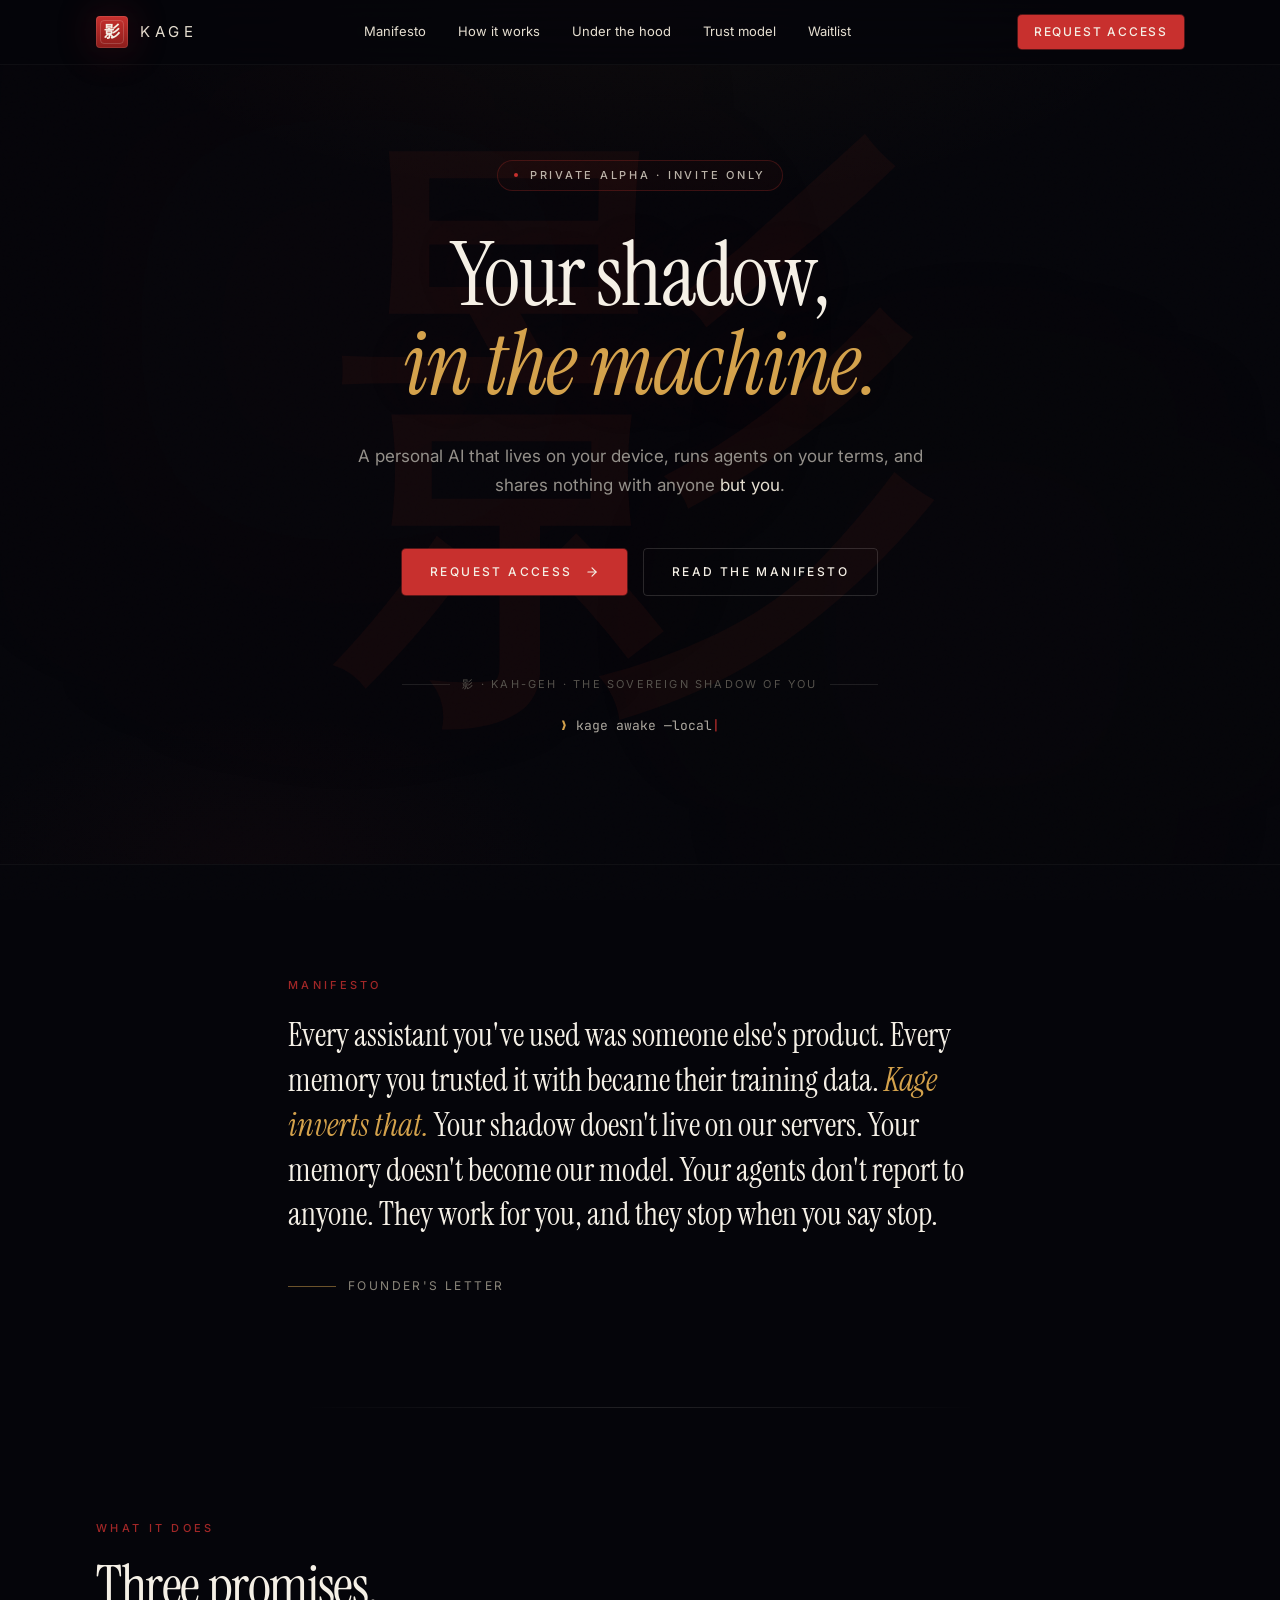
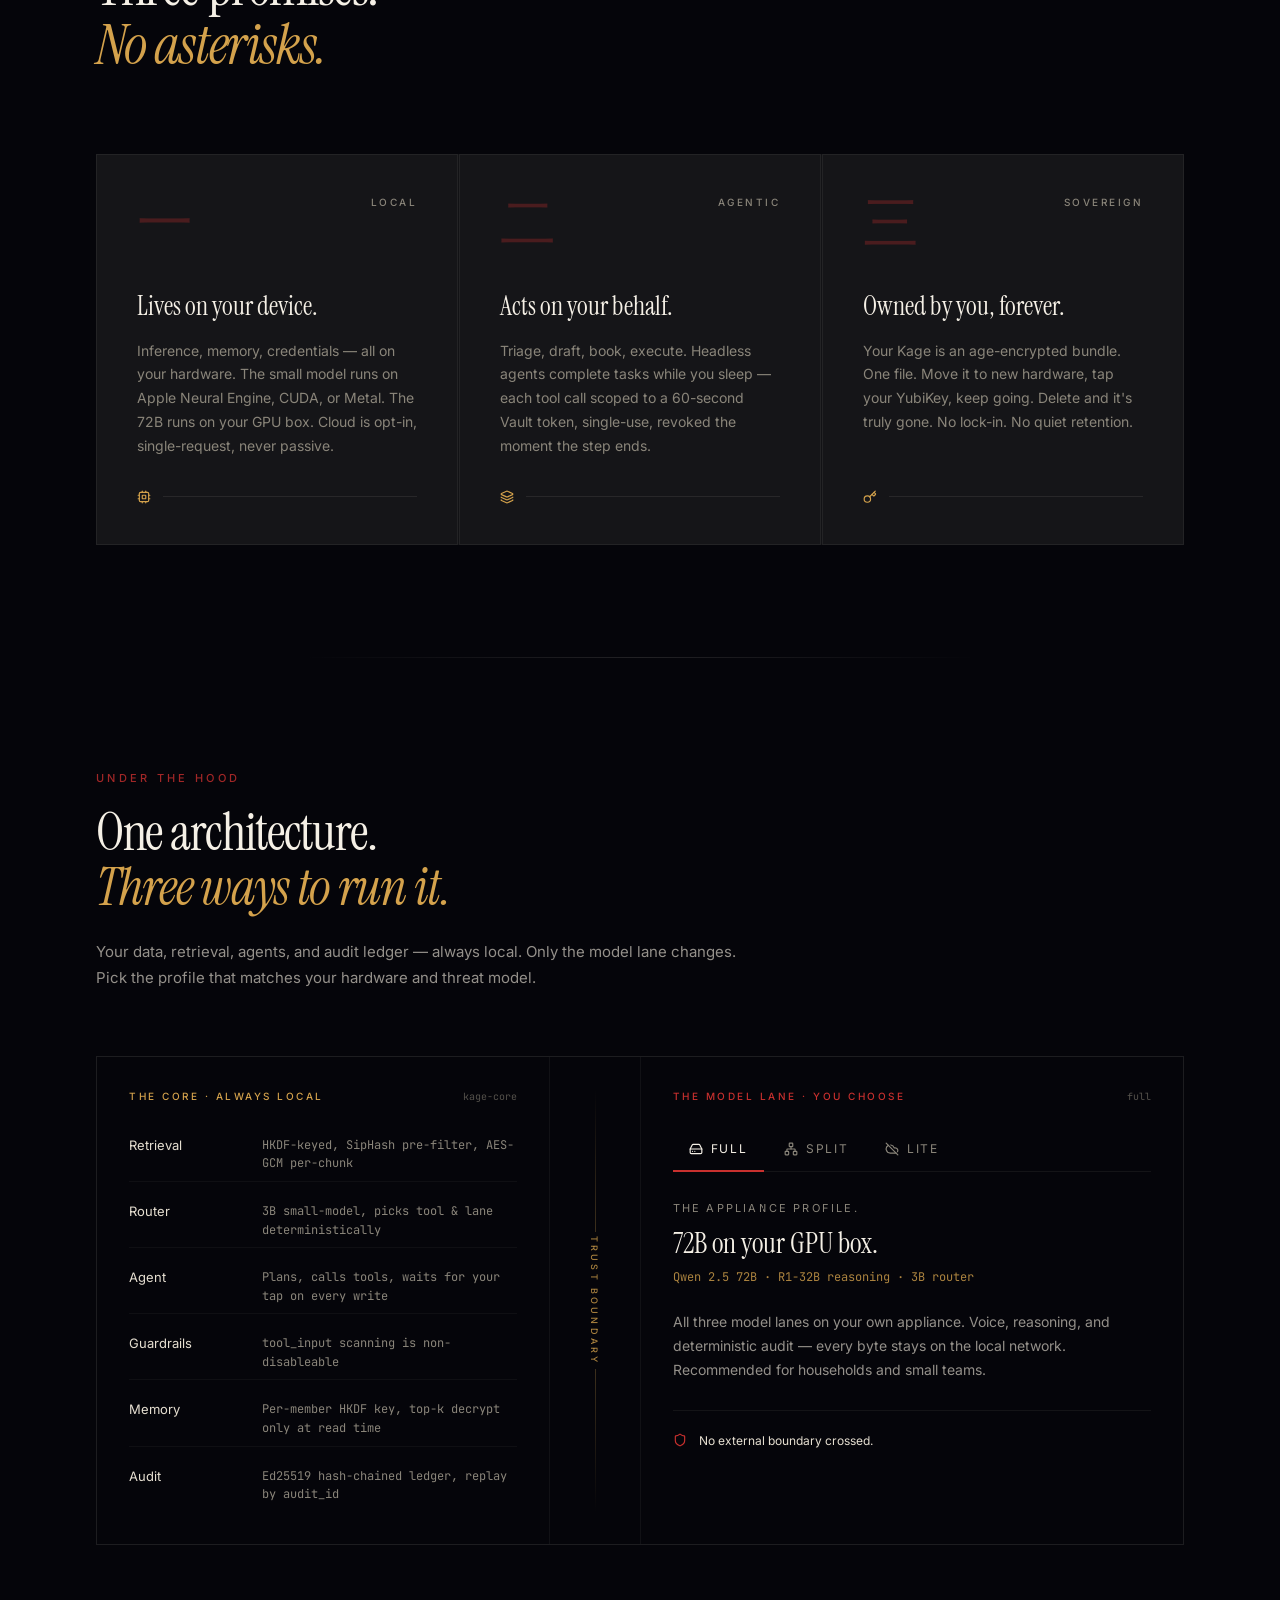
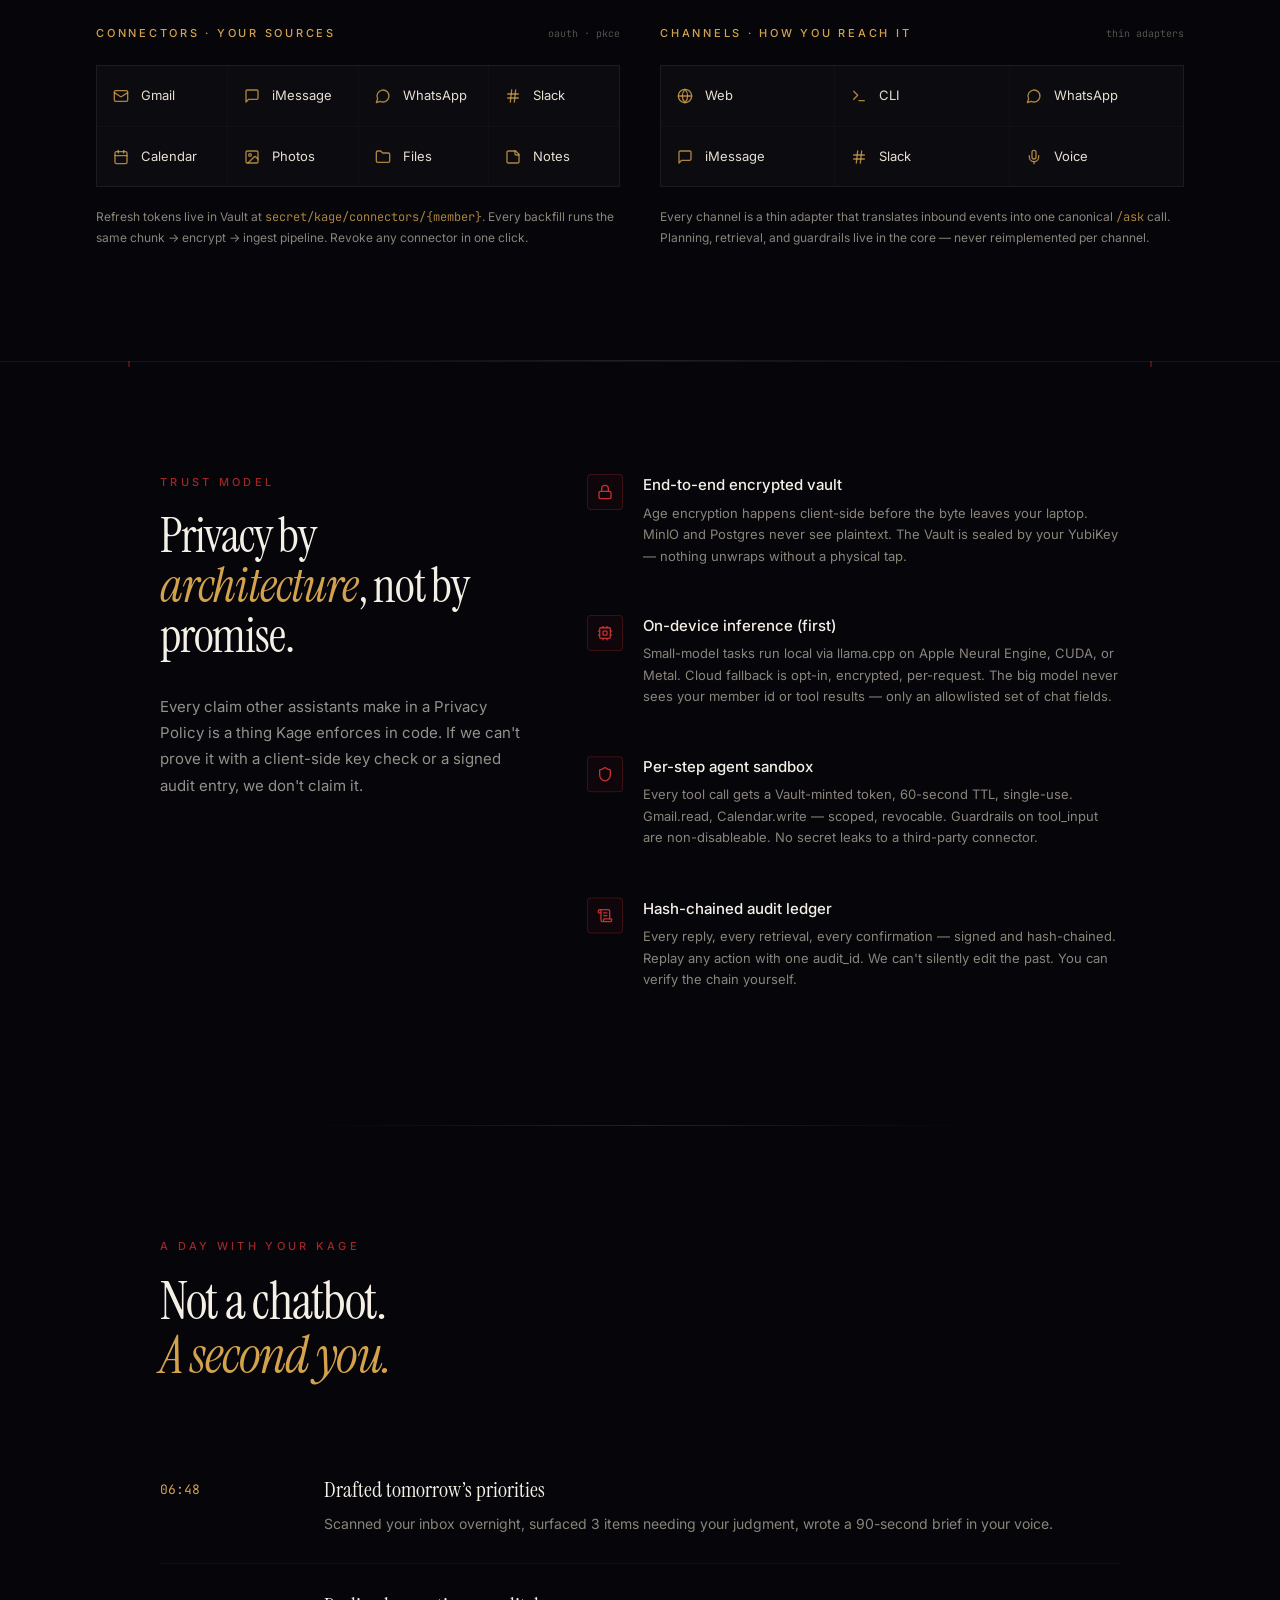
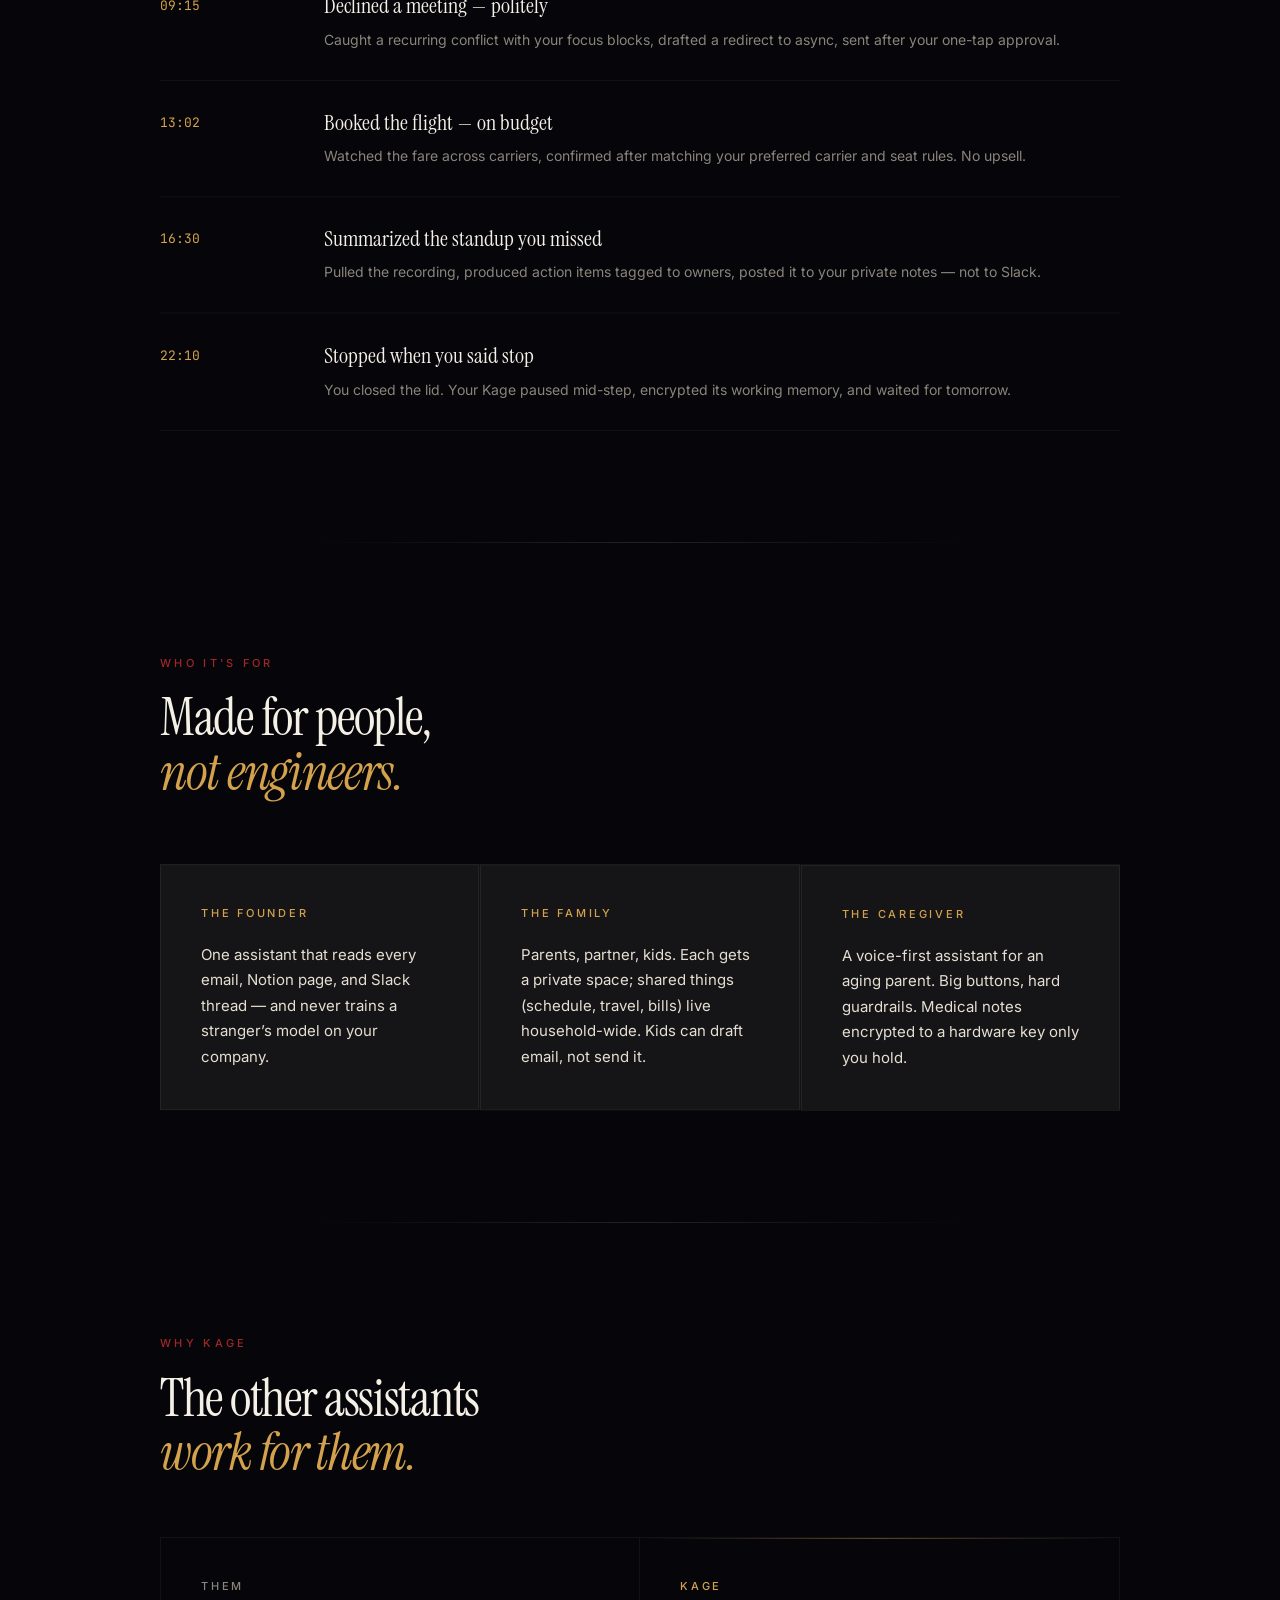
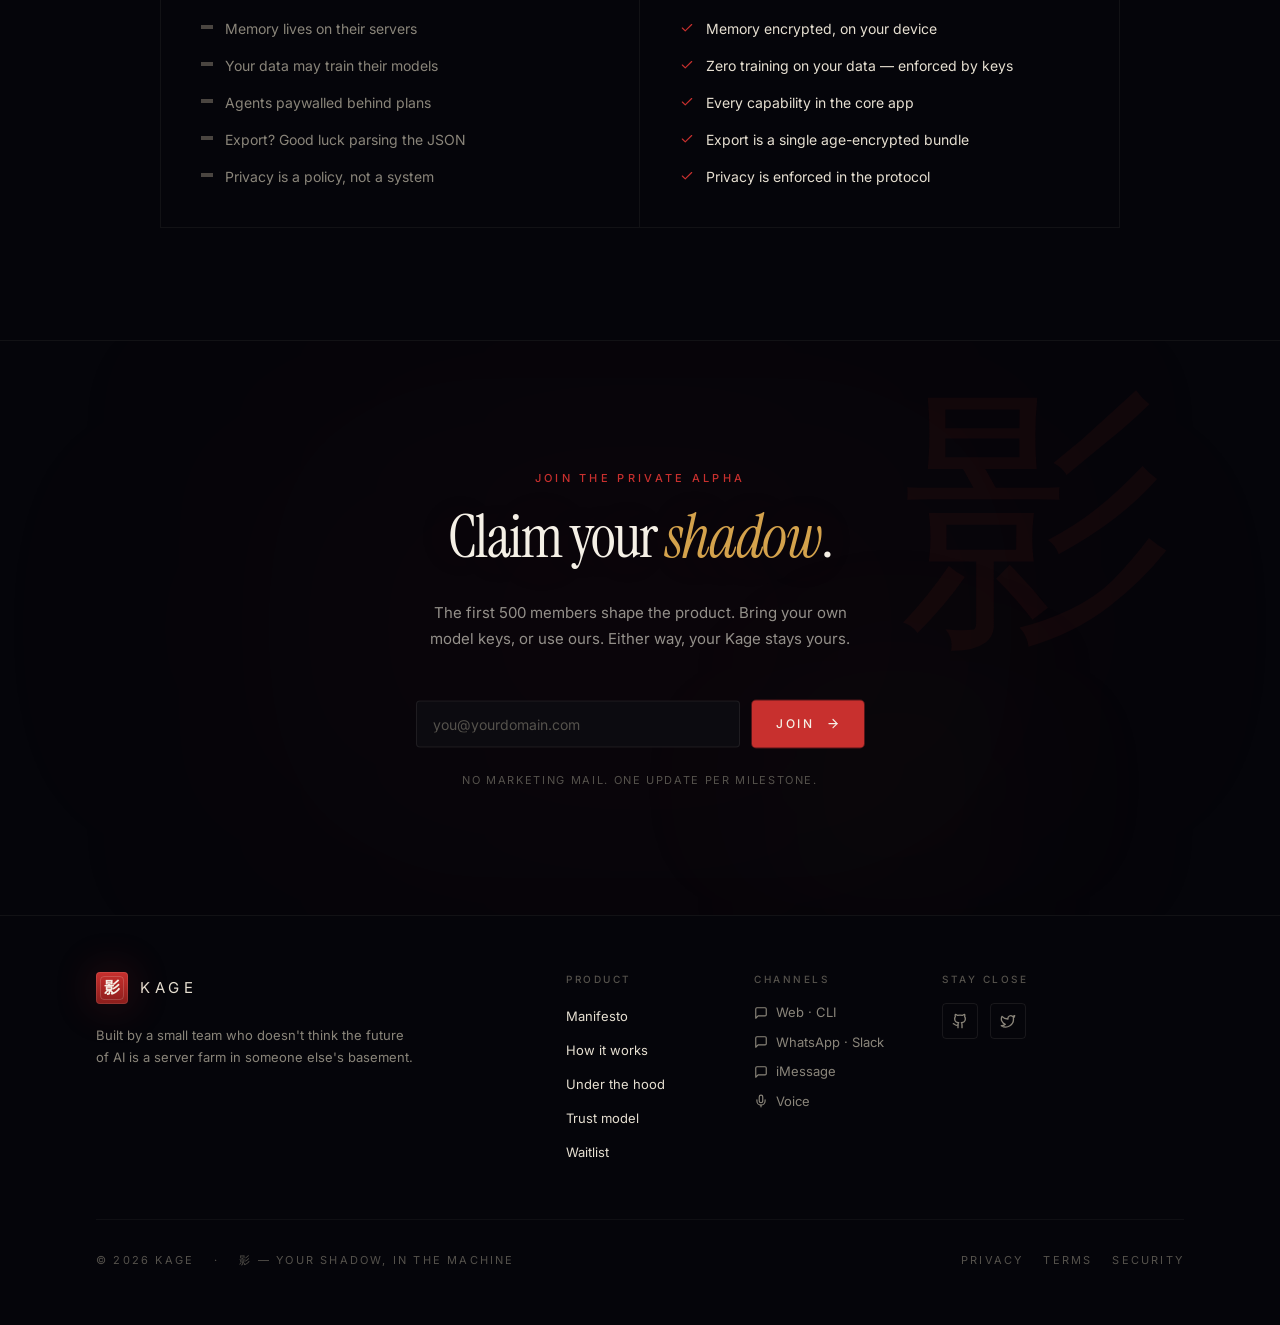
==== commit 3e784c90: "Custom domain cutover: mykage.ai - Add CNAME file pinning the apex - Drop /kage-landing basePath — a" ====
--- a/index.html
+++ b/index.html
@@ -1 +1 @@
-<!DOCTYPE html><!--_KYWfu13J1vUTnfrjSG0A--><html lang="en" class="dark"><head><meta charSet="utf-8"/><meta name="viewport" content="width=device-width, initial-scale=1"/><link rel="stylesheet" href="/kage-landing/_next/static/css/418754096441c83a.css" data-precedence="next"/><link rel="preload" as="script" fetchPriority="low" href="/kage-landing/_next/static/chunks/webpack-44e95eb78f144002.js"/><script src="/kage-landing/_next/static/chunks/4bd1b696-c023c6e3521b1417.js" async=""></script><script src="/kage-landing/_next/static/chunks/255-d1ffb586e5f2001c.js" async=""></script><script src="/kage-landing/_next/static/chunks/main-app-24532691cc95aad6.js" async=""></script><script src="/kage-landing/_next/static/chunks/330-899b6d8836bebbf7.js" async=""></script><script src="/kage-landing/_next/static/chunks/app/page-282d0866ea00a706.js" async=""></script><title>Kage — Your shadow, in the machine.</title><meta name="description" content="A personal AI that lives on your device, runs agents on your terms, and shares nothing with anyone but you."/><meta property="og:title" content="Kage — Your shadow, in the machine."/><meta property="og:description" content="A personal AI that lives on your device, runs agents on your terms, and shares nothing with anyone but you."/><meta property="og:url" content="https://kage.ai/"/><meta property="og:type" content="website"/><meta name="twitter:card" content="summary"/><meta name="twitter:title" content="Kage — Your shadow, in the machine."/><meta name="twitter:description" content="A personal AI that lives on your device, runs agents on your terms, and shares nothing with anyone but you."/><link href="https://fonts.googleapis.com/css2?family=Instrument+Serif:ital@0;1&amp;family=Inter:wght@300;400;500;600;700&amp;family=JetBrains+Mono:wght@400;500&amp;display=swap" rel="stylesheet"/><script src="/kage-landing/_next/static/chunks/polyfills-42372ed130431b0a.js" noModule=""></script></head><body class="antialiased"><div hidden=""><!--$--><!--/$--></div><div class="sumi relative min-h-screen"><nav class="fixed top-0 z-50 w-full border-b border-[#f5f0e6]/[0.04] bg-[#05050a]/75 backdrop-blur-xl"><div class="mx-auto flex h-16 max-w-6xl items-center justify-between px-8"><a href="/" class="flex items-center gap-3" aria-label="Kage — home"><div class="seal h-8 w-8 rounded-sm text-base font-semibold" aria-hidden="true">影</div><span class="text-[15px] tracking-[0.3em] uppercase text-[#e6dfd1]">Kage</span></a><div class="hidden md:flex items-center gap-8"><a href="#manifesto" class="link-lacquer text-[13px]">Manifesto</a><a href="#how" class="link-lacquer text-[13px]">How it works</a><a href="#wired" class="link-lacquer text-[13px]">Under the hood</a><a href="#trust" class="link-lacquer text-[13px]">Trust model</a><a href="#waitlist" class="link-lacquer text-[13px]">Waitlist</a></div><a href="#waitlist" class="btn-seal rounded-sm px-4 py-2 text-[12px] font-medium tracking-[0.15em] uppercase focus:outline-none focus-visible:ring-2 focus-visible:ring-[#d4a24c]/60 focus-visible:ring-offset-2 focus-visible:ring-offset-[#05050a]">Request access</a></div></nav><main><section class="ma-bg relative overflow-hidden pt-40 pb-32"><div class="absolute top-1/2 left-1/2 -translate-x-1/2 -translate-y-1/2 text-[640px] kanji-mark drift select-none pointer-events-none" aria-hidden="true">影</div><div class="absolute top-20 left-[8%] h-[500px] w-[500px] rounded-full bg-[#c8302e]/[0.025] blur-[160px] drift" aria-hidden="true"></div><div class="absolute bottom-10 right-[8%] h-[400px] w-[400px] rounded-full bg-[#d4a24c]/[0.02] blur-[140px] drift" style="animation-delay:-6s" aria-hidden="true"></div><div class="relative z-10 mx-auto max-w-4xl px-8"><div class="" style="opacity:0;filter:blur(8px);transform:translateY(24px)"><div class="flex justify-center mb-10"><div class="inline-flex items-center gap-3 px-4 py-1.5 rounded-full border border-[#c8302e]/25 bg-[#c8302e]/[0.04]"><span class="h-1 w-1 rounded-full bg-[#c8302e]" aria-hidden="true"></span><span class="text-[11px] font-medium tracking-[0.25em] uppercase text-[#e6dfd1]/80">Private alpha · invite only</span></div></div></div><div class="" style="opacity:0;filter:blur(8px);transform:translateY(24px)"><h1 class="text-center font-normal tracking-tight text-[#f5f0e6] ink-title" style="font-family:var(--font-display);font-size:clamp(3rem, 8vw, 5.5rem);line-height:1.02;letter-spacing:-0.02em">Your shadow,<br/><em class="text-[#d4a24c]">in the machine.</em></h1></div><div class="" style="opacity:0;filter:blur(8px);transform:translateY(24px)"><p class="mx-auto mt-8 max-w-xl text-center text-[17px] leading-[1.7] text-[#94908a]">A personal AI that lives on your device, runs agents on your terms, and shares nothing with anyone<!-- --> <span class="text-[#e6dfd1]">but you</span>.</p></div><div class="" style="opacity:0;filter:blur(8px);transform:translateY(24px)"><div class="mt-12 flex flex-col sm:flex-row items-center justify-center gap-4"><a href="#waitlist" class="btn-seal rounded-sm px-7 py-3.5 text-[12px] font-medium tracking-[0.2em] uppercase inline-flex items-center gap-3 focus:outline-none focus-visible:ring-2 focus-visible:ring-[#d4a24c]/60 focus-visible:ring-offset-2 focus-visible:ring-offset-[#05050a]">Request access<svg xmlns="http://www.w3.org/2000/svg" width="24" height="24" viewBox="0 0 24 24" fill="none" stroke="currentColor" stroke-width="2" stroke-linecap="round" stroke-linejoin="round" class="lucide lucide-arrow-right h-3.5 w-3.5" aria-hidden="true"><path d="M5 12h14"></path><path d="m12 5 7 7-7 7"></path></svg></a><a href="#manifesto" class="btn-paper rounded-sm px-7 py-3.5 text-[12px] font-medium tracking-[0.2em] uppercase focus:outline-none focus-visible:ring-2 focus-visible:ring-[#f5f0e6]/30 focus-visible:ring-offset-2 focus-visible:ring-offset-[#05050a]">Read the manifesto</a></div></div><div class="" style="opacity:0;filter:blur(8px);transform:translateY(24px)"><div class="mt-20 mx-auto max-w-xl"><div class="flex items-center gap-3 justify-center text-[11px] tracking-[0.2em] uppercase text-[#55524c]"><span class="h-px w-12 bg-[#f5f0e6]/10" aria-hidden="true"></span><span>影 · kah-geh · the sovereign shadow of you</span><span class="h-px w-12 bg-[#f5f0e6]/10" aria-hidden="true"></span></div><p class="mt-6 text-center font-mono text-[13px] text-[#e6dfd1]/75"><span class="text-[#d4a24c]" aria-hidden="true">❯</span> <span class="brush-cursor text-[#c8302e]" aria-hidden="true">|</span></p></div></div></div></section><section id="manifesto" class="relative py-28 border-t border-[#f5f0e6]/[0.04]"><div class="mx-auto max-w-3xl px-8"><div class="" style="opacity:0;filter:blur(8px);transform:translateY(24px)"><p class="text-[11px] font-medium tracking-[0.3em] uppercase text-[#c8302e]/80 mb-5">Manifesto</p></div><div class="" style="opacity:0;filter:blur(8px);transform:translateY(24px)"><p style="font-family:var(--font-display)" class="text-[26px] md:text-[32px] leading-[1.4] text-[#f5f0e6] font-normal">Every assistant you&#x27;ve used was someone else&#x27;s product. Every memory you trusted it with became their training data.<span class="text-[#d4a24c] italic"> Kage inverts that.</span> <!-- -->Your shadow doesn&#x27;t live on our servers. Your memory doesn&#x27;t become our model. Your agents don&#x27;t report to anyone. They work for you, and they stop when you say stop.</p></div><div class="" style="opacity:0;filter:blur(8px);transform:translateY(24px)"><div class="mt-10 flex items-center gap-3"><div class="h-px w-12 bg-[#d4a24c]/50" aria-hidden="true"></div><span class="text-[12px] tracking-[0.2em] uppercase text-[#8a857a]">Founder&#x27;s letter</span></div></div></div></section><div class="rule-h mx-auto max-w-2xl" aria-hidden="true"></div><section id="how" class="py-28"><div class="mx-auto max-w-6xl px-8"><div class="" style="opacity:0;filter:blur(8px);transform:translateY(24px)"><div class="mb-20 max-w-xl"><p class="text-[11px] font-medium tracking-[0.3em] uppercase text-[#c8302e]/80 mb-5">What it does</p><h2 style="font-family:var(--font-display)" class="text-[40px] md:text-[56px] leading-[1.05] tracking-tight text-[#f5f0e6]">Three promises.<br/><em class="text-[#d4a24c]">No asterisks.</em></h2></div></div><div class="grid md:grid-cols-3 gap-px bg-[#f5f0e6]/[0.05]"><div class="" style="opacity:0;filter:blur(8px);transform:translateY(24px)"><div class="card-washi p-10 h-full flex flex-col"><div class="flex items-start justify-between mb-10"><span style="font-family:var(--font-display)" class="text-[56px] leading-none text-[#c8302e]/30" aria-hidden="true">一</span><span class="text-[10px] font-medium tracking-[0.25em] uppercase text-[#8a857a]">Local</span></div><h3 style="font-family:var(--font-display)" class="text-[26px] leading-[1.2] text-[#f5f0e6] mb-4">Lives on your device.</h3><p class="text-[14px] leading-[1.7] text-[#8a857a] flex-1">Inference, memory, credentials — all on your hardware. The small model runs on Apple Neural Engine, CUDA, or Metal. The 72B runs on your GPU box. Cloud is opt-in, single-request, never passive.</p><div class="mt-8 flex items-center gap-3"><svg xmlns="http://www.w3.org/2000/svg" width="24" height="24" viewBox="0 0 24 24" fill="none" stroke="currentColor" stroke-width="2" stroke-linecap="round" stroke-linejoin="round" class="lucide lucide-cpu h-3.5 w-3.5 text-[#d4a24c]" aria-hidden="true"><rect width="16" height="16" x="4" y="4" rx="2"></rect><rect width="6" height="6" x="9" y="9" rx="1"></rect><path d="M15 2v2"></path><path d="M15 20v2"></path><path d="M2 15h2"></path><path d="M2 9h2"></path><path d="M20 15h2"></path><path d="M20 9h2"></path><path d="M9 2v2"></path><path d="M9 20v2"></path></svg><div class="h-px flex-1 bg-[#f5f0e6]/[0.08]" aria-hidden="true"></div></div></div></div><div class="" style="opacity:0;filter:blur(8px);transform:translateY(24px)"><div class="card-washi p-10 h-full flex flex-col"><div class="flex items-start justify-between mb-10"><span style="font-family:var(--font-display)" class="text-[56px] leading-none text-[#c8302e]/30" aria-hidden="true">二</span><span class="text-[10px] font-medium tracking-[0.25em] uppercase text-[#8a857a]">Agentic</span></div><h3 style="font-family:var(--font-display)" class="text-[26px] leading-[1.2] text-[#f5f0e6] mb-4">Acts on your behalf.</h3><p class="text-[14px] leading-[1.7] text-[#8a857a] flex-1">Triage, draft, book, execute. Headless agents complete tasks while you sleep — each tool call scoped to a 60-second Vault token, single-use, revoked the moment the step ends.</p><div class="mt-8 flex items-center gap-3"><svg xmlns="http://www.w3.org/2000/svg" width="24" height="24" viewBox="0 0 24 24" fill="none" stroke="currentColor" stroke-width="2" stroke-linecap="round" stroke-linejoin="round" class="lucide lucide-layers h-3.5 w-3.5 text-[#d4a24c]" aria-hidden="true"><path d="M12.83 2.18a2 2 0 0 0-1.66 0L2.6 6.08a1 1 0 0 0 0 1.83l8.58 3.91a2 2 0 0 0 1.66 0l8.58-3.9a1 1 0 0 0 0-1.83z"></path><path d="M2 12a1 1 0 0 0 .58.91l8.6 3.91a2 2 0 0 0 1.65 0l8.58-3.9A1 1 0 0 0 22 12"></path><path d="M2 17a1 1 0 0 0 .58.91l8.6 3.91a2 2 0 0 0 1.65 0l8.58-3.9A1 1 0 0 0 22 17"></path></svg><div class="h-px flex-1 bg-[#f5f0e6]/[0.08]" aria-hidden="true"></div></div></div></div><div class="" style="opacity:0;filter:blur(8px);transform:translateY(24px)"><div class="card-washi p-10 h-full flex flex-col"><div class="flex items-start justify-between mb-10"><span style="font-family:var(--font-display)" class="text-[56px] leading-none text-[#c8302e]/30" aria-hidden="true">三</span><span class="text-[10px] font-medium tracking-[0.25em] uppercase text-[#8a857a]">Sovereign</span></div><h3 style="font-family:var(--font-display)" class="text-[26px] leading-[1.2] text-[#f5f0e6] mb-4">Owned by you, forever.</h3><p class="text-[14px] leading-[1.7] text-[#8a857a] flex-1">Your Kage is an age-encrypted bundle. One file. Move it to new hardware, tap your YubiKey, keep going. Delete and it&apos;s truly gone. No lock-in. No quiet retention.</p><div class="mt-8 flex items-center gap-3"><svg xmlns="http://www.w3.org/2000/svg" width="24" height="24" viewBox="0 0 24 24" fill="none" stroke="currentColor" stroke-width="2" stroke-linecap="round" stroke-linejoin="round" class="lucide lucide-key h-3.5 w-3.5 text-[#d4a24c]" aria-hidden="true"><path d="m15.5 7.5 2.3 2.3a1 1 0 0 0 1.4 0l2.1-2.1a1 1 0 0 0 0-1.4L19 4"></path><path d="m21 2-9.6 9.6"></path><circle cx="7.5" cy="15.5" r="5.5"></circle></svg><div class="h-px flex-1 bg-[#f5f0e6]/[0.08]" aria-hidden="true"></div></div></div></div></div></div></section><div class="rule-h mx-auto max-w-2xl" aria-hidden="true"></div><section id="wired" class="py-28"><div class="mx-auto max-w-6xl px-8"><div class="" style="opacity:0;filter:blur(8px);transform:translateY(24px)"><div class="mb-16 max-w-2xl"><p class="text-[11px] font-medium tracking-[0.3em] uppercase text-[#c8302e]/80 mb-5">Under the hood</p><h2 style="font-family:var(--font-display)" class="text-[40px] md:text-[52px] leading-[1.05] tracking-tight text-[#f5f0e6]">One architecture.<br/><em class="text-[#d4a24c]">Three ways to run it.</em></h2><p class="mt-6 text-[15px] leading-[1.75] text-[#94908a]">Your data, retrieval, agents, and audit ledger — always local. Only the model lane changes. Pick the profile that matches your hardware and threat model.</p></div></div><div class="" style="opacity:0;filter:blur(8px);transform:translateY(24px)"><div class="grid md:grid-cols-12 gap-px bg-[#f5f0e6]/[0.05] border border-[#f5f0e6]/[0.05]"><div class="md:col-span-5 bg-[#05050a] p-8"><div class="flex items-center justify-between mb-6"><div class="text-[10px] font-medium tracking-[0.25em] uppercase text-[#d4a24c]">The core · always local</div><span class="text-[10px] font-mono text-[#55524c]">kage-core</span></div><ul class="space-y-3"><li class="grid grid-cols-12 gap-3 py-2 border-b border-[#f5f0e6]/[0.04] last:border-0"><span class="col-span-4 text-[13px] text-[#e6dfd1]">Retrieval</span><span class="col-span-8 text-[12px] font-mono text-[#8a857a] leading-[1.55]">HKDF-keyed, SipHash pre-filter, AES-GCM per-chunk</span></li><li class="grid grid-cols-12 gap-3 py-2 border-b border-[#f5f0e6]/[0.04] last:border-0"><span class="col-span-4 text-[13px] text-[#e6dfd1]">Router</span><span class="col-span-8 text-[12px] font-mono text-[#8a857a] leading-[1.55]">3B small-model, picks tool &amp; lane deterministically</span></li><li class="grid grid-cols-12 gap-3 py-2 border-b border-[#f5f0e6]/[0.04] last:border-0"><span class="col-span-4 text-[13px] text-[#e6dfd1]">Agent</span><span class="col-span-8 text-[12px] font-mono text-[#8a857a] leading-[1.55]">Plans, calls tools, waits for your tap on every write</span></li><li class="grid grid-cols-12 gap-3 py-2 border-b border-[#f5f0e6]/[0.04] last:border-0"><span class="col-span-4 text-[13px] text-[#e6dfd1]">Guardrails</span><span class="col-span-8 text-[12px] font-mono text-[#8a857a] leading-[1.55]">tool_input scanning is non-disableable</span></li><li class="grid grid-cols-12 gap-3 py-2 border-b border-[#f5f0e6]/[0.04] last:border-0"><span class="col-span-4 text-[13px] text-[#e6dfd1]">Memory</span><span class="col-span-8 text-[12px] font-mono text-[#8a857a] leading-[1.55]">Per-member HKDF key, top-k decrypt only at read time</span></li><li class="grid grid-cols-12 gap-3 py-2 border-b border-[#f5f0e6]/[0.04] last:border-0"><span class="col-span-4 text-[13px] text-[#e6dfd1]">Audit</span><span class="col-span-8 text-[12px] font-mono text-[#8a857a] leading-[1.55]">Ed25519 hash-chained ledger, replay by audit_id</span></li></ul></div><div class="md:col-span-1 bg-[#05050a] relative hidden md:flex flex-col items-center justify-center py-8"><div class="absolute inset-y-8 left-1/2 w-px bg-gradient-to-b from-transparent via-[#d4a24c]/40 to-transparent" aria-hidden="true"></div><div class="relative z-10 px-1 py-3 text-[9px] font-medium tracking-[0.35em] uppercase text-[#d4a24c]/80 bg-[#05050a]" style="writing-mode:vertical-rl">Trust boundary</div></div><div class="md:col-span-6 bg-[#05050a] p-8"><div class="flex items-center justify-between mb-6"><div class="text-[10px] font-medium tracking-[0.25em] uppercase text-[#c8302e]">The model lane · you choose</div><span class="text-[10px] font-mono text-[#55524c]">full</span></div><div role="tablist" aria-label="Deployment profile" class="flex gap-1 mb-7 border-b border-[#f5f0e6]/[0.06]"><button role="tab" aria-selected="true" class="flex items-center gap-2 px-4 py-3 text-[12px] tracking-[0.15em] uppercase transition-colors border-b-2 -mb-px focus:outline-none focus-visible:ring-2 focus-visible:ring-[#d4a24c]/60 border-[#c8302e] text-[#f5f0e6]"><svg xmlns="http://www.w3.org/2000/svg" width="24" height="24" viewBox="0 0 24 24" fill="none" stroke="currentColor" stroke-width="2" stroke-linecap="round" stroke-linejoin="round" class="lucide lucide-hard-drive h-3.5 w-3.5" aria-hidden="true"><line x1="22" x2="2" y1="12" y2="12"></line><path d="M5.45 5.11 2 12v6a2 2 0 0 0 2 2h16a2 2 0 0 0 2-2v-6l-3.45-6.89A2 2 0 0 0 16.76 4H7.24a2 2 0 0 0-1.79 1.11z"></path><line x1="6" x2="6.01" y1="16" y2="16"></line><line x1="10" x2="10.01" y1="16" y2="16"></line></svg><span>Full</span></button><button role="tab" aria-selected="false" class="flex items-center gap-2 px-4 py-3 text-[12px] tracking-[0.15em] uppercase transition-colors border-b-2 -mb-px focus:outline-none focus-visible:ring-2 focus-visible:ring-[#d4a24c]/60 border-transparent text-[#8a857a] hover:text-[#e6dfd1]"><svg xmlns="http://www.w3.org/2000/svg" width="24" height="24" viewBox="0 0 24 24" fill="none" stroke="currentColor" stroke-width="2" stroke-linecap="round" stroke-linejoin="round" class="lucide lucide-network h-3.5 w-3.5" aria-hidden="true"><rect x="16" y="16" width="6" height="6" rx="1"></rect><rect x="2" y="16" width="6" height="6" rx="1"></rect><rect x="9" y="2" width="6" height="6" rx="1"></rect><path d="M5 16v-3a1 1 0 0 1 1-1h12a1 1 0 0 1 1 1v3"></path><path d="M12 12V8"></path></svg><span>Split</span></button><button role="tab" aria-selected="false" class="flex items-center gap-2 px-4 py-3 text-[12px] tracking-[0.15em] uppercase transition-colors border-b-2 -mb-px focus:outline-none focus-visible:ring-2 focus-visible:ring-[#d4a24c]/60 border-transparent text-[#8a857a] hover:text-[#e6dfd1]"><svg xmlns="http://www.w3.org/2000/svg" width="24" height="24" viewBox="0 0 24 24" fill="none" stroke="currentColor" stroke-width="2" stroke-linecap="round" stroke-linejoin="round" class="lucide lucide-cloud-off h-3.5 w-3.5" aria-hidden="true"><path d="m2 2 20 20"></path><path d="M5.782 5.782A7 7 0 0 0 9 19h8.5a4.5 4.5 0 0 0 1.307-.193"></path><path d="M21.532 16.5A4.5 4.5 0 0 0 17.5 10h-1.79A7.008 7.008 0 0 0 10 5.07"></path></svg><span>Lite</span></button></div><div><div class="text-[11px] tracking-[0.2em] uppercase text-[#8a857a] mb-3">The appliance profile.</div><h3 style="font-family:var(--font-display)" class="text-[28px] leading-[1.15] text-[#f5f0e6] mb-2">72B on your GPU box.</h3><p class="font-mono text-[12px] text-[#d4a24c]/80 mb-6">Qwen 2.5 72B · R1-32B reasoning · 3B router</p><p class="text-[14px] leading-[1.7] text-[#94908a]">All three model lanes on your own appliance. Voice, reasoning, and deterministic audit — every byte stays on the local network. Recommended for households and small teams.</p><div class="mt-7 pt-5 border-t border-[#f5f0e6]/[0.06] flex items-start gap-3"><svg xmlns="http://www.w3.org/2000/svg" width="24" height="24" viewBox="0 0 24 24" fill="none" stroke="currentColor" stroke-width="2" stroke-linecap="round" stroke-linejoin="round" class="lucide lucide-shield mt-[2px] h-3.5 w-3.5 text-[#c8302e] shrink-0" aria-hidden="true"><path d="M20 13c0 5-3.5 7.5-7.66 8.95a1 1 0 0 1-.67-.01C7.5 20.5 4 18 4 13V6a1 1 0 0 1 1-1c2 0 4.5-1.2 6.24-2.72a1.17 1.17 0 0 1 1.52 0C14.51 3.81 17 5 19 5a1 1 0 0 1 1 1z"></path></svg><p class="text-[12px] leading-[1.6] text-[#e6dfd1]">No external boundary crossed.</p></div></div></div></div></div><div class="grid md:grid-cols-2 gap-10 mt-20"><div class="" style="opacity:0;filter:blur(8px);transform:translateY(24px)"><div><div class="flex items-baseline justify-between mb-6"><div class="text-[11px] font-medium tracking-[0.25em] uppercase text-[#d4a24c]">Connectors · your sources</div><span class="text-[10px] font-mono text-[#55524c]">oauth · pkce</span></div><div class="grid grid-cols-2 sm:grid-cols-4 gap-px bg-[#f5f0e6]/[0.05] border border-[#f5f0e6]/[0.05]"><div class="bg-[#0c0b10] px-4 py-5 flex items-center gap-3"><svg xmlns="http://www.w3.org/2000/svg" width="24" height="24" viewBox="0 0 24 24" fill="none" stroke="currentColor" stroke-width="2" stroke-linecap="round" stroke-linejoin="round" class="lucide lucide-mail h-4 w-4 text-[#d4a24c]/80 shrink-0" aria-hidden="true"><rect width="20" height="16" x="2" y="4" rx="2"></rect><path d="m22 7-8.97 5.7a1.94 1.94 0 0 1-2.06 0L2 7"></path></svg><span class="text-[13px] text-[#e6dfd1]">Gmail</span></div><div class="bg-[#0c0b10] px-4 py-5 flex items-center gap-3"><svg xmlns="http://www.w3.org/2000/svg" width="24" height="24" viewBox="0 0 24 24" fill="none" stroke="currentColor" stroke-width="2" stroke-linecap="round" stroke-linejoin="round" class="lucide lucide-message-square h-4 w-4 text-[#d4a24c]/80 shrink-0" aria-hidden="true"><path d="M21 15a2 2 0 0 1-2 2H7l-4 4V5a2 2 0 0 1 2-2h14a2 2 0 0 1 2 2z"></path></svg><span class="text-[13px] text-[#e6dfd1]">iMessage</span></div><div class="bg-[#0c0b10] px-4 py-5 flex items-center gap-3"><svg xmlns="http://www.w3.org/2000/svg" width="24" height="24" viewBox="0 0 24 24" fill="none" stroke="currentColor" stroke-width="2" stroke-linecap="round" stroke-linejoin="round" class="lucide lucide-message-circle h-4 w-4 text-[#d4a24c]/80 shrink-0" aria-hidden="true"><path d="M7.9 20A9 9 0 1 0 4 16.1L2 22Z"></path></svg><span class="text-[13px] text-[#e6dfd1]">WhatsApp</span></div><div class="bg-[#0c0b10] px-4 py-5 flex items-center gap-3"><svg xmlns="http://www.w3.org/2000/svg" width="24" height="24" viewBox="0 0 24 24" fill="none" stroke="currentColor" stroke-width="2" stroke-linecap="round" stroke-linejoin="round" class="lucide lucide-hash h-4 w-4 text-[#d4a24c]/80 shrink-0" aria-hidden="true"><line x1="4" x2="20" y1="9" y2="9"></line><line x1="4" x2="20" y1="15" y2="15"></line><line x1="10" x2="8" y1="3" y2="21"></line><line x1="16" x2="14" y1="3" y2="21"></line></svg><span class="text-[13px] text-[#e6dfd1]">Slack</span></div><div class="bg-[#0c0b10] px-4 py-5 flex items-center gap-3"><svg xmlns="http://www.w3.org/2000/svg" width="24" height="24" viewBox="0 0 24 24" fill="none" stroke="currentColor" stroke-width="2" stroke-linecap="round" stroke-linejoin="round" class="lucide lucide-calendar h-4 w-4 text-[#d4a24c]/80 shrink-0" aria-hidden="true"><path d="M8 2v4"></path><path d="M16 2v4"></path><rect width="18" height="18" x="3" y="4" rx="2"></rect><path d="M3 10h18"></path></svg><span class="text-[13px] text-[#e6dfd1]">Calendar</span></div><div class="bg-[#0c0b10] px-4 py-5 flex items-center gap-3"><svg xmlns="http://www.w3.org/2000/svg" width="24" height="24" viewBox="0 0 24 24" fill="none" stroke="currentColor" stroke-width="2" stroke-linecap="round" stroke-linejoin="round" class="lucide lucide-image h-4 w-4 text-[#d4a24c]/80 shrink-0" aria-hidden="true"><rect width="18" height="18" x="3" y="3" rx="2" ry="2"></rect><circle cx="9" cy="9" r="2"></circle><path d="m21 15-3.086-3.086a2 2 0 0 0-2.828 0L6 21"></path></svg><span class="text-[13px] text-[#e6dfd1]">Photos</span></div><div class="bg-[#0c0b10] px-4 py-5 flex items-center gap-3"><svg xmlns="http://www.w3.org/2000/svg" width="24" height="24" viewBox="0 0 24 24" fill="none" stroke="currentColor" stroke-width="2" stroke-linecap="round" stroke-linejoin="round" class="lucide lucide-folder h-4 w-4 text-[#d4a24c]/80 shrink-0" aria-hidden="true"><path d="M20 20a2 2 0 0 0 2-2V8a2 2 0 0 0-2-2h-7.9a2 2 0 0 1-1.69-.9L9.6 3.9A2 2 0 0 0 7.93 3H4a2 2 0 0 0-2 2v13a2 2 0 0 0 2 2Z"></path></svg><span class="text-[13px] text-[#e6dfd1]">Files</span></div><div class="bg-[#0c0b10] px-4 py-5 flex items-center gap-3"><svg xmlns="http://www.w3.org/2000/svg" width="24" height="24" viewBox="0 0 24 24" fill="none" stroke="currentColor" stroke-width="2" stroke-linecap="round" stroke-linejoin="round" class="lucide lucide-sticky-note h-4 w-4 text-[#d4a24c]/80 shrink-0" aria-hidden="true"><path d="M16 3H5a2 2 0 0 0-2 2v14a2 2 0 0 0 2 2h14a2 2 0 0 0 2-2V8Z"></path><path d="M15 3v4a2 2 0 0 0 2 2h4"></path></svg><span class="text-[13px] text-[#e6dfd1]">Notes</span></div></div><p class="mt-5 text-[12px] leading-[1.7] text-[#8a857a]">Refresh tokens live in Vault at<!-- --> <span class="font-mono text-[#d4a24c]/80">secret/kage/connectors/{member}</span>. Every backfill runs the same chunk → encrypt → ingest pipeline. Revoke any connector in one click.</p></div></div><div class="" style="opacity:0;filter:blur(8px);transform:translateY(24px)"><div><div class="flex items-baseline justify-between mb-6"><div class="text-[11px] font-medium tracking-[0.25em] uppercase text-[#d4a24c]">Channels · how you reach it</div><span class="text-[10px] font-mono text-[#55524c]">thin adapters</span></div><div class="grid grid-cols-2 sm:grid-cols-3 gap-px bg-[#f5f0e6]/[0.05] border border-[#f5f0e6]/[0.05]"><div class="bg-[#0c0b10] px-4 py-5 flex items-center gap-3"><svg xmlns="http://www.w3.org/2000/svg" width="24" height="24" viewBox="0 0 24 24" fill="none" stroke="currentColor" stroke-width="2" stroke-linecap="round" stroke-linejoin="round" class="lucide lucide-globe h-4 w-4 text-[#d4a24c]/80 shrink-0" aria-hidden="true"><circle cx="12" cy="12" r="10"></circle><path d="M12 2a14.5 14.5 0 0 0 0 20 14.5 14.5 0 0 0 0-20"></path><path d="M2 12h20"></path></svg><span class="text-[13px] text-[#e6dfd1]">Web</span></div><div class="bg-[#0c0b10] px-4 py-5 flex items-center gap-3"><svg xmlns="http://www.w3.org/2000/svg" width="24" height="24" viewBox="0 0 24 24" fill="none" stroke="currentColor" stroke-width="2" stroke-linecap="round" stroke-linejoin="round" class="lucide lucide-terminal h-4 w-4 text-[#d4a24c]/80 shrink-0" aria-hidden="true"><polyline points="4 17 10 11 4 5"></polyline><line x1="12" x2="20" y1="19" y2="19"></line></svg><span class="text-[13px] text-[#e6dfd1]">CLI</span></div><div class="bg-[#0c0b10] px-4 py-5 flex items-center gap-3"><svg xmlns="http://www.w3.org/2000/svg" width="24" height="24" viewBox="0 0 24 24" fill="none" stroke="currentColor" stroke-width="2" stroke-linecap="round" stroke-linejoin="round" class="lucide lucide-message-circle h-4 w-4 text-[#d4a24c]/80 shrink-0" aria-hidden="true"><path d="M7.9 20A9 9 0 1 0 4 16.1L2 22Z"></path></svg><span class="text-[13px] text-[#e6dfd1]">WhatsApp</span></div><div class="bg-[#0c0b10] px-4 py-5 flex items-center gap-3"><svg xmlns="http://www.w3.org/2000/svg" width="24" height="24" viewBox="0 0 24 24" fill="none" stroke="currentColor" stroke-width="2" stroke-linecap="round" stroke-linejoin="round" class="lucide lucide-message-square h-4 w-4 text-[#d4a24c]/80 shrink-0" aria-hidden="true"><path d="M21 15a2 2 0 0 1-2 2H7l-4 4V5a2 2 0 0 1 2-2h14a2 2 0 0 1 2 2z"></path></svg><span class="text-[13px] text-[#e6dfd1]">iMessage</span></div><div class="bg-[#0c0b10] px-4 py-5 flex items-center gap-3"><svg xmlns="http://www.w3.org/2000/svg" width="24" height="24" viewBox="0 0 24 24" fill="none" stroke="currentColor" stroke-width="2" stroke-linecap="round" stroke-linejoin="round" class="lucide lucide-hash h-4 w-4 text-[#d4a24c]/80 shrink-0" aria-hidden="true"><line x1="4" x2="20" y1="9" y2="9"></line><line x1="4" x2="20" y1="15" y2="15"></line><line x1="10" x2="8" y1="3" y2="21"></line><line x1="16" x2="14" y1="3" y2="21"></line></svg><span class="text-[13px] text-[#e6dfd1]">Slack</span></div><div class="bg-[#0c0b10] px-4 py-5 flex items-center gap-3"><svg xmlns="http://www.w3.org/2000/svg" width="24" height="24" viewBox="0 0 24 24" fill="none" stroke="currentColor" stroke-width="2" stroke-linecap="round" stroke-linejoin="round" class="lucide lucide-mic h-4 w-4 text-[#d4a24c]/80 shrink-0" aria-hidden="true"><path d="M12 2a3 3 0 0 0-3 3v7a3 3 0 0 0 6 0V5a3 3 0 0 0-3-3Z"></path><path d="M19 10v2a7 7 0 0 1-14 0v-2"></path><line x1="12" x2="12" y1="19" y2="22"></line></svg><span class="text-[13px] text-[#e6dfd1]">Voice</span></div></div><p class="mt-5 text-[12px] leading-[1.7] text-[#8a857a]">Every channel is a thin adapter that translates inbound events into one canonical <span class="font-mono text-[#d4a24c]/80">/ask</span> <!-- -->call. Planning, retrieval, and guardrails live in the core — never reimplemented per channel.</p></div></div></div></div></section><div class="rule-h mx-auto max-w-2xl" aria-hidden="true"></div><section id="trust" class="py-28 torii-top"><div class="mx-auto max-w-5xl px-8"><div class="grid md:grid-cols-12 gap-16"><div class="md:col-span-5"><div class="" style="opacity:0;filter:blur(8px);transform:translateY(24px)"><p class="text-[11px] font-medium tracking-[0.3em] uppercase text-[#c8302e]/80 mb-5">Trust model</p><h2 style="font-family:var(--font-display)" class="text-[40px] md:text-[48px] leading-[1.05] tracking-tight text-[#f5f0e6]">Privacy by<!-- --> <em class="text-[#d4a24c]">architecture</em>, not by promise.</h2></div><div class="" style="opacity:0;filter:blur(8px);transform:translateY(24px)"><p class="mt-8 text-[15px] leading-[1.75] text-[#94908a]">Every claim other assistants make in a Privacy Policy is a thing Kage enforces in code. If we can&#x27;t prove it with a client-side key check or a signed audit entry, we don&#x27;t claim it.</p></div></div><div class="md:col-span-7 space-y-6"><div class="" style="opacity:0;filter:blur(8px);transform:translateY(24px)"><div class="flex gap-5 pb-6 border-b border-[#f5f0e6]/[0.05] last:border-0"><div class="shrink-0 h-9 w-9 rounded-sm border border-[#c8302e]/25 bg-[#c8302e]/[0.05] flex items-center justify-center"><svg xmlns="http://www.w3.org/2000/svg" width="24" height="24" viewBox="0 0 24 24" fill="none" stroke="currentColor" stroke-width="2" stroke-linecap="round" stroke-linejoin="round" class="lucide lucide-lock h-4 w-4 text-[#c8302e]" aria-hidden="true"><rect width="18" height="11" x="3" y="11" rx="2" ry="2"></rect><path d="M7 11V7a5 5 0 0 1 10 0v4"></path></svg></div><div><h3 class="text-[15px] font-medium text-[#f5f0e6]">End-to-end encrypted vault</h3><p class="mt-1.5 text-[13px] leading-[1.65] text-[#8a857a]">Age encryption happens client-side before the byte leaves your laptop. MinIO and Postgres never see plaintext. The Vault is sealed by your YubiKey — nothing unwraps without a physical tap.</p></div></div></div><div class="" style="opacity:0;filter:blur(8px);transform:translateY(24px)"><div class="flex gap-5 pb-6 border-b border-[#f5f0e6]/[0.05] last:border-0"><div class="shrink-0 h-9 w-9 rounded-sm border border-[#c8302e]/25 bg-[#c8302e]/[0.05] flex items-center justify-center"><svg xmlns="http://www.w3.org/2000/svg" width="24" height="24" viewBox="0 0 24 24" fill="none" stroke="currentColor" stroke-width="2" stroke-linecap="round" stroke-linejoin="round" class="lucide lucide-cpu h-4 w-4 text-[#c8302e]" aria-hidden="true"><rect width="16" height="16" x="4" y="4" rx="2"></rect><rect width="6" height="6" x="9" y="9" rx="1"></rect><path d="M15 2v2"></path><path d="M15 20v2"></path><path d="M2 15h2"></path><path d="M2 9h2"></path><path d="M20 15h2"></path><path d="M20 9h2"></path><path d="M9 2v2"></path><path d="M9 20v2"></path></svg></div><div><h3 class="text-[15px] font-medium text-[#f5f0e6]">On-device inference (first)</h3><p class="mt-1.5 text-[13px] leading-[1.65] text-[#8a857a]">Small-model tasks run local via llama.cpp on Apple Neural Engine, CUDA, or Metal. Cloud fallback is opt-in, encrypted, per-request. The big model never sees your member id or tool results — only an allowlisted set of chat fields.</p></div></div></div><div class="" style="opacity:0;filter:blur(8px);transform:translateY(24px)"><div class="flex gap-5 pb-6 border-b border-[#f5f0e6]/[0.05] last:border-0"><div class="shrink-0 h-9 w-9 rounded-sm border border-[#c8302e]/25 bg-[#c8302e]/[0.05] flex items-center justify-center"><svg xmlns="http://www.w3.org/2000/svg" width="24" height="24" viewBox="0 0 24 24" fill="none" stroke="currentColor" stroke-width="2" stroke-linecap="round" stroke-linejoin="round" class="lucide lucide-shield h-4 w-4 text-[#c8302e]" aria-hidden="true"><path d="M20 13c0 5-3.5 7.5-7.66 8.95a1 1 0 0 1-.67-.01C7.5 20.5 4 18 4 13V6a1 1 0 0 1 1-1c2 0 4.5-1.2 6.24-2.72a1.17 1.17 0 0 1 1.52 0C14.51 3.81 17 5 19 5a1 1 0 0 1 1 1z"></path></svg></div><div><h3 class="text-[15px] font-medium text-[#f5f0e6]">Per-step agent sandbox</h3><p class="mt-1.5 text-[13px] leading-[1.65] text-[#8a857a]">Every tool call gets a Vault-minted token, 60-second TTL, single-use. Gmail.read, Calendar.write — scoped, revocable. Guardrails on tool_input are non-disableable. No secret leaks to a third-party connector.</p></div></div></div><div class="" style="opacity:0;filter:blur(8px);transform:translateY(24px)"><div class="flex gap-5 pb-6 border-b border-[#f5f0e6]/[0.05] last:border-0"><div class="shrink-0 h-9 w-9 rounded-sm border border-[#c8302e]/25 bg-[#c8302e]/[0.05] flex items-center justify-center"><svg xmlns="http://www.w3.org/2000/svg" width="24" height="24" viewBox="0 0 24 24" fill="none" stroke="currentColor" stroke-width="2" stroke-linecap="round" stroke-linejoin="round" class="lucide lucide-scroll-text h-4 w-4 text-[#c8302e]" aria-hidden="true"><path d="M15 12h-5"></path><path d="M15 8h-5"></path><path d="M19 17V5a2 2 0 0 0-2-2H4"></path><path d="M8 21h12a2 2 0 0 0 2-2v-1a1 1 0 0 0-1-1H11a1 1 0 0 0-1 1v1a2 2 0 1 1-4 0V5a2 2 0 1 0-4 0v2a1 1 0 0 0 1 1h3"></path></svg></div><div><h3 class="text-[15px] font-medium text-[#f5f0e6]">Hash-chained audit ledger</h3><p class="mt-1.5 text-[13px] leading-[1.65] text-[#8a857a]">Every reply, every retrieval, every confirmation — signed and hash-chained. Replay any action with one audit_id. We can&apos;t silently edit the past. You can verify the chain yourself.</p></div></div></div></div></div></div></section><div class="rule-h mx-auto max-w-2xl" aria-hidden="true"></div><section class="py-28"><div class="mx-auto max-w-5xl px-8"><div class="" style="opacity:0;filter:blur(8px);transform:translateY(24px)"><p class="text-[11px] font-medium tracking-[0.3em] uppercase text-[#c8302e]/80 mb-5">A day with your Kage</p><h2 style="font-family:var(--font-display)" class="text-[40px] md:text-[52px] leading-[1.05] tracking-tight text-[#f5f0e6] mb-16 max-w-2xl">Not a chatbot.<br/><em class="text-[#d4a24c]">A second you.</em></h2></div><ol class="space-y-0 list-none"><div class="" style="opacity:0;filter:blur(8px);transform:translateY(24px)"><li class="grid grid-cols-12 gap-6 py-7 border-b border-[#f5f0e6]/[0.05]"><div class="col-span-2 font-mono text-[13px] text-[#d4a24c] pt-1">06:48</div><div class="col-span-10"><div style="font-family:var(--font-display)" class="text-[22px] text-[#f5f0e6] leading-tight">Drafted tomorrow’s priorities</div><p class="mt-2 text-[14px] leading-[1.7] text-[#8a857a]">Scanned your inbox overnight, surfaced 3 items needing your judgment, wrote a 90-second brief in your voice.</p></div></li></div><div class="" style="opacity:0;filter:blur(8px);transform:translateY(24px)"><li class="grid grid-cols-12 gap-6 py-7 border-b border-[#f5f0e6]/[0.05]"><div class="col-span-2 font-mono text-[13px] text-[#d4a24c] pt-1">09:15</div><div class="col-span-10"><div style="font-family:var(--font-display)" class="text-[22px] text-[#f5f0e6] leading-tight">Declined a meeting — politely</div><p class="mt-2 text-[14px] leading-[1.7] text-[#8a857a]">Caught a recurring conflict with your focus blocks, drafted a redirect to async, sent after your one-tap approval.</p></div></li></div><div class="" style="opacity:0;filter:blur(8px);transform:translateY(24px)"><li class="grid grid-cols-12 gap-6 py-7 border-b border-[#f5f0e6]/[0.05]"><div class="col-span-2 font-mono text-[13px] text-[#d4a24c] pt-1">13:02</div><div class="col-span-10"><div style="font-family:var(--font-display)" class="text-[22px] text-[#f5f0e6] leading-tight">Booked the flight — on budget</div><p class="mt-2 text-[14px] leading-[1.7] text-[#8a857a]">Watched the fare across carriers, confirmed after matching your preferred carrier and seat rules. No upsell.</p></div></li></div><div class="" style="opacity:0;filter:blur(8px);transform:translateY(24px)"><li class="grid grid-cols-12 gap-6 py-7 border-b border-[#f5f0e6]/[0.05]"><div class="col-span-2 font-mono text-[13px] text-[#d4a24c] pt-1">16:30</div><div class="col-span-10"><div style="font-family:var(--font-display)" class="text-[22px] text-[#f5f0e6] leading-tight">Summarized the standup you missed</div><p class="mt-2 text-[14px] leading-[1.7] text-[#8a857a]">Pulled the recording, produced action items tagged to owners, posted it to your private notes — not to Slack.</p></div></li></div><div class="" style="opacity:0;filter:blur(8px);transform:translateY(24px)"><li class="grid grid-cols-12 gap-6 py-7 border-b border-[#f5f0e6]/[0.05]"><div class="col-span-2 font-mono text-[13px] text-[#d4a24c] pt-1">22:10</div><div class="col-span-10"><div style="font-family:var(--font-display)" class="text-[22px] text-[#f5f0e6] leading-tight">Stopped when you said stop</div><p class="mt-2 text-[14px] leading-[1.7] text-[#8a857a]">You closed the lid. Your Kage paused mid-step, encrypted its working memory, and waited for tomorrow.</p></div></li></div></ol></div></section><div class="rule-h mx-auto max-w-2xl" aria-hidden="true"></div><section class="py-28"><div class="mx-auto max-w-5xl px-8"><div class="" style="opacity:0;filter:blur(8px);transform:translateY(24px)"><p class="text-[11px] font-medium tracking-[0.3em] uppercase text-[#c8302e]/80 mb-5">Who it&#x27;s for</p><h2 style="font-family:var(--font-display)" class="text-[40px] md:text-[52px] leading-[1.05] tracking-tight text-[#f5f0e6] mb-16 max-w-2xl">Made for people,<br/><em class="text-[#d4a24c]">not engineers.</em></h2></div><div class="grid md:grid-cols-3 gap-px bg-[#f5f0e6]/[0.05]"><div class="" style="opacity:0;filter:blur(8px);transform:translateY(24px)"><div class="card-washi p-10 h-full"><div class="text-[11px] font-medium tracking-[0.25em] uppercase text-[#d4a24c] mb-5">The founder</div><p class="text-[15px] leading-[1.7] text-[#e6dfd1]">One assistant that reads every email, Notion page, and Slack thread — and never trains a stranger’s model on your company.</p></div></div><div class="" style="opacity:0;filter:blur(8px);transform:translateY(24px)"><div class="card-washi p-10 h-full"><div class="text-[11px] font-medium tracking-[0.25em] uppercase text-[#d4a24c] mb-5">The family</div><p class="text-[15px] leading-[1.7] text-[#e6dfd1]">Parents, partner, kids. Each gets a private space; shared things (schedule, travel, bills) live household-wide. Kids can draft email, not send it.</p></div></div><div class="" style="opacity:0;filter:blur(8px);transform:translateY(24px)"><div class="card-washi p-10 h-full"><div class="text-[11px] font-medium tracking-[0.25em] uppercase text-[#d4a24c] mb-5">The caregiver</div><p class="text-[15px] leading-[1.7] text-[#e6dfd1]">A voice-first assistant for an aging parent. Big buttons, hard guardrails. Medical notes encrypted to a hardware key only you hold.</p></div></div></div></div></section><div class="rule-h mx-auto max-w-2xl" aria-hidden="true"></div><section class="py-28"><div class="mx-auto max-w-5xl px-8"><div class="" style="opacity:0;filter:blur(8px);transform:translateY(24px)"><p class="text-[11px] font-medium tracking-[0.3em] uppercase text-[#c8302e]/80 mb-5">Why Kage</p><h2 style="font-family:var(--font-display)" class="text-[40px] md:text-[52px] leading-[1.05] tracking-tight text-[#f5f0e6] mb-14 max-w-2xl">The other assistants<br/><em class="text-[#d4a24c]">work for them.</em></h2></div><div class="grid md:grid-cols-2 border border-[#f5f0e6]/[0.05]"><div class="p-10 border-b md:border-b-0 md:border-r border-[#f5f0e6]/[0.05]"><div class="text-[11px] font-medium tracking-[0.25em] uppercase text-[#8a857a] mb-6">Them</div><ul class="space-y-4"><li class="flex items-start gap-3 text-[14px] text-[#8a857a]"><span class="mt-[7px] h-1 w-3 bg-[#4a4540]" aria-hidden="true"></span><span>Memory lives on their servers</span></li><li class="flex items-start gap-3 text-[14px] text-[#8a857a]"><span class="mt-[7px] h-1 w-3 bg-[#4a4540]" aria-hidden="true"></span><span>Your data may train their models</span></li><li class="flex items-start gap-3 text-[14px] text-[#8a857a]"><span class="mt-[7px] h-1 w-3 bg-[#4a4540]" aria-hidden="true"></span><span>Agents paywalled behind plans</span></li><li class="flex items-start gap-3 text-[14px] text-[#8a857a]"><span class="mt-[7px] h-1 w-3 bg-[#4a4540]" aria-hidden="true"></span><span>Export? Good luck parsing the JSON</span></li><li class="flex items-start gap-3 text-[14px] text-[#8a857a]"><span class="mt-[7px] h-1 w-3 bg-[#4a4540]" aria-hidden="true"></span><span>Privacy is a policy, not a system</span></li></ul></div><div class="p-10 relative"><div class="absolute top-0 left-0 right-0 h-px bg-gradient-to-r from-transparent via-[#d4a24c]/40 to-transparent" aria-hidden="true"></div><div class="text-[11px] font-medium tracking-[0.25em] uppercase text-[#d4a24c] mb-6">Kage</div><ul class="space-y-4"><li class="flex items-start gap-3 text-[14px] text-[#e6dfd1]"><svg xmlns="http://www.w3.org/2000/svg" width="24" height="24" viewBox="0 0 24 24" fill="none" stroke="currentColor" stroke-width="2" stroke-linecap="round" stroke-linejoin="round" class="lucide lucide-check mt-[3px] h-3.5 w-3.5 text-[#c8302e] shrink-0" aria-hidden="true"><path d="M20 6 9 17l-5-5"></path></svg><span>Memory encrypted, on your device</span></li><li class="flex items-start gap-3 text-[14px] text-[#e6dfd1]"><svg xmlns="http://www.w3.org/2000/svg" width="24" height="24" viewBox="0 0 24 24" fill="none" stroke="currentColor" stroke-width="2" stroke-linecap="round" stroke-linejoin="round" class="lucide lucide-check mt-[3px] h-3.5 w-3.5 text-[#c8302e] shrink-0" aria-hidden="true"><path d="M20 6 9 17l-5-5"></path></svg><span>Zero training on your data — enforced by keys</span></li><li class="flex items-start gap-3 text-[14px] text-[#e6dfd1]"><svg xmlns="http://www.w3.org/2000/svg" width="24" height="24" viewBox="0 0 24 24" fill="none" stroke="currentColor" stroke-width="2" stroke-linecap="round" stroke-linejoin="round" class="lucide lucide-check mt-[3px] h-3.5 w-3.5 text-[#c8302e] shrink-0" aria-hidden="true"><path d="M20 6 9 17l-5-5"></path></svg><span>Every capability in the core app</span></li><li class="flex items-start gap-3 text-[14px] text-[#e6dfd1]"><svg xmlns="http://www.w3.org/2000/svg" width="24" height="24" viewBox="0 0 24 24" fill="none" stroke="currentColor" stroke-width="2" stroke-linecap="round" stroke-linejoin="round" class="lucide lucide-check mt-[3px] h-3.5 w-3.5 text-[#c8302e] shrink-0" aria-hidden="true"><path d="M20 6 9 17l-5-5"></path></svg><span>Export is a single age-encrypted bundle</span></li><li class="flex items-start gap-3 text-[14px] text-[#e6dfd1]"><svg xmlns="http://www.w3.org/2000/svg" width="24" height="24" viewBox="0 0 24 24" fill="none" stroke="currentColor" stroke-width="2" stroke-linecap="round" stroke-linejoin="round" class="lucide lucide-check mt-[3px] h-3.5 w-3.5 text-[#c8302e] shrink-0" aria-hidden="true"><path d="M20 6 9 17l-5-5"></path></svg><span>Privacy is enforced in the protocol</span></li></ul></div></div></div></section><section id="waitlist" class="relative py-32 overflow-hidden border-t border-[#f5f0e6]/[0.05]"><div class="absolute top-1/2 left-1/2 -translate-x-1/2 -translate-y-1/2 h-[500px] w-[800px] rounded-full bg-[#c8302e]/[0.03] blur-[140px]" aria-hidden="true"></div><div class="absolute bottom-0 right-[20%] h-[260px] w-[260px] rounded-full bg-[#d4a24c]/[0.025] blur-[100px]" aria-hidden="true"></div><div class="absolute top-10 right-[8%] text-[280px] kanji-mark select-none pointer-events-none" aria-hidden="true">影</div><div class="relative z-10 mx-auto max-w-2xl px-8 text-center"><div class="" style="opacity:0;filter:blur(8px);transform:translateY(24px)"><p class="text-[11px] font-medium tracking-[0.3em] uppercase text-[#c8302e] mb-5">Join the private alpha</p><h2 style="font-family:var(--font-display)" class="text-[44px] md:text-[60px] leading-[1.02] tracking-tight text-[#f5f0e6] ink-title">Claim your<!-- --> <em class="text-[#d4a24c]">shadow</em>.</h2><p class="mt-8 text-[15px] leading-[1.75] text-[#94908a] max-w-md mx-auto">The first 500 members shape the product. Bring your own model keys, or use ours. Either way, your Kage stays yours.</p><form class="mt-12 flex flex-col sm:flex-row gap-3 max-w-md mx-auto"><label for="waitlist-email" class="sr-only">Email address</label><input id="waitlist-email" type="email" required="" autoComplete="email" placeholder="you@yourdomain.com" class="flex-1 bg-[#0c0b10] border border-[#f5f0e6]/[0.08] rounded-sm px-4 py-3 text-[14px] text-[#f5f0e6] placeholder:text-[#55524c] focus:outline-none focus:border-[#c8302e]/50 transition-colors" name="email"/><button type="submit" class="btn-seal rounded-sm px-6 py-3 text-[12px] font-medium tracking-[0.2em] uppercase inline-flex items-center justify-center gap-3 focus:outline-none focus-visible:ring-2 focus-visible:ring-[#d4a24c]/60 focus-visible:ring-offset-2 focus-visible:ring-offset-[#05050a]">Join <svg xmlns="http://www.w3.org/2000/svg" width="24" height="24" viewBox="0 0 24 24" fill="none" stroke="currentColor" stroke-width="2" stroke-linecap="round" stroke-linejoin="round" class="lucide lucide-arrow-right h-3.5 w-3.5" aria-hidden="true"><path d="M5 12h14"></path><path d="m12 5 7 7-7 7"></path></svg></button></form><p class="mt-6 text-[11px] tracking-[0.15em] uppercase text-[#55524c]">No marketing mail. One update per milestone.</p></div></div></section></main><footer class="border-t border-[#f5f0e6]/[0.05] py-14"><div class="mx-auto max-w-6xl px-8"><div class="grid md:grid-cols-12 gap-10"><div class="md:col-span-5"><div class="flex items-center gap-3"><div class="seal h-8 w-8 rounded-sm text-base font-semibold" aria-hidden="true">影</div><span class="text-[15px] tracking-[0.3em] uppercase text-[#e6dfd1]">Kage</span></div><p class="mt-5 text-[13px] leading-[1.7] text-[#8a857a] max-w-xs">Built by a small team who doesn&#x27;t think the future of AI is a server farm in someone else&#x27;s basement.</p></div><div class="md:col-span-2"><div class="text-[10px] font-medium tracking-[0.25em] uppercase text-[#55524c] mb-4">Product</div><ul class="space-y-2.5"><li><a href="#manifesto" class="link-lacquer text-[13px]">Manifesto</a></li><li><a href="#how" class="link-lacquer text-[13px]">How it works</a></li><li><a href="#wired" class="link-lacquer text-[13px]">Under the hood</a></li><li><a href="#trust" class="link-lacquer text-[13px]">Trust model</a></li><li><a href="#waitlist" class="link-lacquer text-[13px]">Waitlist</a></li></ul></div><div class="md:col-span-2"><div class="text-[10px] font-medium tracking-[0.25em] uppercase text-[#55524c] mb-4">Channels</div><ul class="space-y-2.5 text-[13px] text-[#8a857a]"><li class="flex items-center gap-2"><svg xmlns="http://www.w3.org/2000/svg" width="24" height="24" viewBox="0 0 24 24" fill="none" stroke="currentColor" stroke-width="2" stroke-linecap="round" stroke-linejoin="round" class="lucide lucide-message-square h-3.5 w-3.5" aria-hidden="true"><path d="M21 15a2 2 0 0 1-2 2H7l-4 4V5a2 2 0 0 1 2-2h14a2 2 0 0 1 2 2z"></path></svg> Web · CLI</li><li class="flex items-center gap-2"><svg xmlns="http://www.w3.org/2000/svg" width="24" height="24" viewBox="0 0 24 24" fill="none" stroke="currentColor" stroke-width="2" stroke-linecap="round" stroke-linejoin="round" class="lucide lucide-message-square h-3.5 w-3.5" aria-hidden="true"><path d="M21 15a2 2 0 0 1-2 2H7l-4 4V5a2 2 0 0 1 2-2h14a2 2 0 0 1 2 2z"></path></svg> WhatsApp · Slack</li><li class="flex items-center gap-2"><svg xmlns="http://www.w3.org/2000/svg" width="24" height="24" viewBox="0 0 24 24" fill="none" stroke="currentColor" stroke-width="2" stroke-linecap="round" stroke-linejoin="round" class="lucide lucide-message-square h-3.5 w-3.5" aria-hidden="true"><path d="M21 15a2 2 0 0 1-2 2H7l-4 4V5a2 2 0 0 1 2-2h14a2 2 0 0 1 2 2z"></path></svg> iMessage</li><li class="flex items-center gap-2"><svg xmlns="http://www.w3.org/2000/svg" width="24" height="24" viewBox="0 0 24 24" fill="none" stroke="currentColor" stroke-width="2" stroke-linecap="round" stroke-linejoin="round" class="lucide lucide-mic h-3.5 w-3.5" aria-hidden="true"><path d="M12 2a3 3 0 0 0-3 3v7a3 3 0 0 0 6 0V5a3 3 0 0 0-3-3Z"></path><path d="M19 10v2a7 7 0 0 1-14 0v-2"></path><line x1="12" x2="12" y1="19" y2="22"></line></svg> Voice</li></ul></div><div class="md:col-span-3"><div class="text-[10px] font-medium tracking-[0.25em] uppercase text-[#55524c] mb-4">Stay close</div><div class="flex items-center gap-3"><a href="https://github.com/dshakes/kage-landing" aria-label="Kage on GitHub" class="h-9 w-9 rounded-sm border border-[#f5f0e6]/[0.08] flex items-center justify-center hover:border-[#c8302e]/40 transition-colors"><svg xmlns="http://www.w3.org/2000/svg" width="24" height="24" viewBox="0 0 24 24" fill="none" stroke="currentColor" stroke-width="2" stroke-linecap="round" stroke-linejoin="round" class="lucide lucide-github h-4 w-4 text-[#8a857a]" aria-hidden="true"><path d="M15 22v-4a4.8 4.8 0 0 0-1-3.5c3 0 6-2 6-5.5.08-1.25-.27-2.48-1-3.5.28-1.15.28-2.35 0-3.5 0 0-1 0-3 1.5-2.64-.5-5.36-.5-8 0C6 2 5 2 5 2c-.3 1.15-.3 2.35 0 3.5A5.403 5.403 0 0 0 4 9c0 3.5 3 5.5 6 5.5-.39.49-.68 1.05-.85 1.65-.17.6-.22 1.23-.15 1.85v4"></path><path d="M9 18c-4.51 2-5-2-7-2"></path></svg></a><a href="#waitlist" aria-label="Follow updates" class="h-9 w-9 rounded-sm border border-[#f5f0e6]/[0.08] flex items-center justify-center hover:border-[#c8302e]/40 transition-colors"><svg xmlns="http://www.w3.org/2000/svg" width="24" height="24" viewBox="0 0 24 24" fill="none" stroke="currentColor" stroke-width="2" stroke-linecap="round" stroke-linejoin="round" class="lucide lucide-twitter h-4 w-4 text-[#8a857a]" aria-hidden="true"><path d="M22 4s-.7 2.1-2 3.4c1.6 10-9.4 17.3-18 11.6 2.2.1 4.4-.6 6-2C3 15.5.5 9.6 3 5c2.2 2.6 5.6 4.1 9 4-.9-4.2 4-6.6 7-3.8 1.1 0 3-1.2 3-1.2z"></path></svg></a></div></div></div><div class="mt-14 pt-8 border-t border-[#f5f0e6]/[0.04] flex flex-col md:flex-row justify-between gap-4"><div class="flex items-center gap-5 text-[11px] tracking-[0.2em] uppercase text-[#55524c]"><span>© 2026 Kage</span><span aria-hidden="true">·</span><span>影 — your shadow, in the machine</span></div><div class="flex items-center gap-5 text-[11px] tracking-[0.2em] uppercase text-[#55524c]"><a href="#" class="hover:text-[#e6dfd1]">Privacy</a><a href="#" class="hover:text-[#e6dfd1]">Terms</a><a href="#" class="hover:text-[#e6dfd1]">Security</a></div></div></div></footer></div><!--$--><!--/$--><script src="/kage-landing/_next/static/chunks/webpack-44e95eb78f144002.js" id="_R_" async=""></script><script>(self.__next_f=self.__next_f||[]).push([0])</script><script>self.__next_f.push([1,"1:\"$Sreact.fragment\"\n2:I[9766,[],\"\"]\n3:I[8924,[],\"\"]\n4:I[1959,[],\"ClientPageRoot\"]\n5:I[7322,[\"330\",\"static/chunks/330-899b6d8836bebbf7.js\",\"974\",\"static/chunks/app/page-282d0866ea00a706.js\"],\"default\"]\n8:I[4431,[],\"OutletBoundary\"]\na:I[5278,[],\"AsyncMetadataOutlet\"]\nc:I[4431,[],\"ViewportBoundary\"]\ne:I[4431,[],\"MetadataBoundary\"]\nf:\"$Sreact.suspense\"\n11:I[7150,[],\"\"]\n:HL[\"/kage-landing/_next/static/css/418754096441c83a.css\",\"style\"]\n"])</script><script>self.__next_f.push([1,"0:{\"P\":null,\"b\":\"-KYWfu13J1vUTnfrjSG0A\",\"p\":\"/kage-landing\",\"c\":[\"\",\"\"],\"i\":false,\"f\":[[[\"\",{\"children\":[\"__PAGE__\",{}]},\"$undefined\",\"$undefined\",true],[\"\",[\"$\",\"$1\",\"c\",{\"children\":[[[\"$\",\"link\",\"0\",{\"rel\":\"stylesheet\",\"href\":\"/kage-landing/_next/static/css/418754096441c83a.css\",\"precedence\":\"next\",\"crossOrigin\":\"$undefined\",\"nonce\":\"$undefined\"}]],[\"$\",\"html\",null,{\"lang\":\"en\",\"className\":\"dark\",\"children\":[[\"$\",\"head\",null,{\"children\":[\"$\",\"link\",null,{\"href\":\"https://fonts.googleapis.com/css2?family=Instrument+Serif:ital@0;1\u0026family=Inter:wght@300;400;500;600;700\u0026family=JetBrains+Mono:wght@400;500\u0026display=swap\",\"rel\":\"stylesheet\"}]}],[\"$\",\"body\",null,{\"className\":\"antialiased\",\"children\":[\"$\",\"$L2\",null,{\"parallelRouterKey\":\"children\",\"error\":\"$undefined\",\"errorStyles\":\"$undefined\",\"errorScripts\":\"$undefined\",\"template\":[\"$\",\"$L3\",null,{}],\"templateStyles\":\"$undefined\",\"templateScripts\":\"$undefined\",\"notFound\":[[[\"$\",\"title\",null,{\"children\":\"404: This page could not be found.\"}],[\"$\",\"div\",null,{\"style\":{\"fontFamily\":\"system-ui,\\\"Segoe UI\\\",Roboto,Helvetica,Arial,sans-serif,\\\"Apple Color Emoji\\\",\\\"Segoe UI Emoji\\\"\",\"height\":\"100vh\",\"textAlign\":\"center\",\"display\":\"flex\",\"flexDirection\":\"column\",\"alignItems\":\"center\",\"justifyContent\":\"center\"},\"children\":[\"$\",\"div\",null,{\"children\":[[\"$\",\"style\",null,{\"dangerouslySetInnerHTML\":{\"__html\":\"body{color:#000;background:#fff;margin:0}.next-error-h1{border-right:1px solid rgba(0,0,0,.3)}@media (prefers-color-scheme:dark){body{color:#fff;background:#000}.next-error-h1{border-right:1px solid rgba(255,255,255,.3)}}\"}}],[\"$\",\"h1\",null,{\"className\":\"next-error-h1\",\"style\":{\"display\":\"inline-block\",\"margin\":\"0 20px 0 0\",\"padding\":\"0 23px 0 0\",\"fontSize\":24,\"fontWeight\":500,\"verticalAlign\":\"top\",\"lineHeight\":\"49px\"},\"children\":404}],[\"$\",\"div\",null,{\"style\":{\"display\":\"inline-block\"},\"children\":[\"$\",\"h2\",null,{\"style\":{\"fontSize\":14,\"fontWeight\":400,\"lineHeight\":\"49px\",\"margin\":0},\"children\":\"This page could not be found.\"}]}]]}]}]],[]],\"forbidden\":\"$undefined\",\"unauthorized\":\"$undefined\"}]}]]}]]}],{\"children\":[\"__PAGE__\",[\"$\",\"$1\",\"c\",{\"children\":[[\"$\",\"$L4\",null,{\"Component\":\"$5\",\"searchParams\":{},\"params\":{},\"promises\":[\"$@6\",\"$@7\"]}],null,[\"$\",\"$L8\",null,{\"children\":[\"$L9\",[\"$\",\"$La\",null,{\"promise\":\"$@b\"}]]}]]}],{},null,false]},null,false],[\"$\",\"$1\",\"h\",{\"children\":[null,[[\"$\",\"$Lc\",null,{\"children\":\"$Ld\"}],null],[\"$\",\"$Le\",null,{\"children\":[\"$\",\"div\",null,{\"hidden\":true,\"children\":[\"$\",\"$f\",null,{\"fallback\":null,\"children\":\"$L10\"}]}]}]]}],false]],\"m\":\"$undefined\",\"G\":[\"$11\",[]],\"s\":false,\"S\":true}\n"])</script><script>self.__next_f.push([1,"6:{}\n7:\"$0:f:0:1:2:children:1:props:children:0:props:params\"\n"])</script><script>self.__next_f.push([1,"d:[[\"$\",\"meta\",\"0\",{\"charSet\":\"utf-8\"}],[\"$\",\"meta\",\"1\",{\"name\":\"viewport\",\"content\":\"width=device-width, initial-scale=1\"}]]\n9:null\n"])</script><script>self.__next_f.push([1,"b:{\"metadata\":[[\"$\",\"title\",\"0\",{\"children\":\"Kage — Your shadow, in the machine.\"}],[\"$\",\"meta\",\"1\",{\"name\":\"description\",\"content\":\"A personal AI that lives on your device, runs agents on your terms, and shares nothing with anyone but you.\"}],[\"$\",\"meta\",\"2\",{\"property\":\"og:title\",\"content\":\"Kage — Your shadow, in the machine.\"}],[\"$\",\"meta\",\"3\",{\"property\":\"og:description\",\"content\":\"A personal AI that lives on your device, runs agents on your terms, and shares nothing with anyone but you.\"}],[\"$\",\"meta\",\"4\",{\"property\":\"og:url\",\"content\":\"https://kage.ai/\"}],[\"$\",\"meta\",\"5\",{\"property\":\"og:type\",\"content\":\"website\"}],[\"$\",\"meta\",\"6\",{\"name\":\"twitter:card\",\"content\":\"summary\"}],[\"$\",\"meta\",\"7\",{\"name\":\"twitter:title\",\"content\":\"Kage — Your shadow, in the machine.\"}],[\"$\",\"meta\",\"8\",{\"name\":\"twitter:description\",\"content\":\"A personal AI that lives on your device, runs agents on your terms, and shares nothing with anyone but you.\"}]],\"error\":null,\"digest\":\"$undefined\"}\n"])</script><script>self.__next_f.push([1,"10:\"$b:metadata\"\n"])</script></body></html>+<!DOCTYPE html><!--akBiPuT6sWyYoApxUk1OT--><html lang="en" class="dark"><head><meta charSet="utf-8"/><meta name="viewport" content="width=device-width, initial-scale=1"/><link rel="stylesheet" href="/_next/static/css/418754096441c83a.css" data-precedence="next"/><link rel="preload" as="script" fetchPriority="low" href="/_next/static/chunks/webpack-4a462cecab786e93.js"/><script src="/_next/static/chunks/4bd1b696-c023c6e3521b1417.js" async=""></script><script src="/_next/static/chunks/255-dda36e826969d334.js" async=""></script><script src="/_next/static/chunks/main-app-24532691cc95aad6.js" async=""></script><script src="/_next/static/chunks/330-899b6d8836bebbf7.js" async=""></script><script src="/_next/static/chunks/app/page-282d0866ea00a706.js" async=""></script><title>Kage — Your shadow, in the machine.</title><meta name="description" content="A personal AI that lives on your device, runs agents on your terms, and shares nothing with anyone but you."/><meta property="og:title" content="Kage — Your shadow, in the machine."/><meta property="og:description" content="A personal AI that lives on your device, runs agents on your terms, and shares nothing with anyone but you."/><meta property="og:url" content="https://kage.ai/"/><meta property="og:type" content="website"/><meta name="twitter:card" content="summary"/><meta name="twitter:title" content="Kage — Your shadow, in the machine."/><meta name="twitter:description" content="A personal AI that lives on your device, runs agents on your terms, and shares nothing with anyone but you."/><link href="https://fonts.googleapis.com/css2?family=Instrument+Serif:ital@0;1&amp;family=Inter:wght@300;400;500;600;700&amp;family=JetBrains+Mono:wght@400;500&amp;display=swap" rel="stylesheet"/><script src="/_next/static/chunks/polyfills-42372ed130431b0a.js" noModule=""></script></head><body class="antialiased"><div hidden=""><!--$--><!--/$--></div><div class="sumi relative min-h-screen"><nav class="fixed top-0 z-50 w-full border-b border-[#f5f0e6]/[0.04] bg-[#05050a]/75 backdrop-blur-xl"><div class="mx-auto flex h-16 max-w-6xl items-center justify-between px-8"><a href="/" class="flex items-center gap-3" aria-label="Kage — home"><div class="seal h-8 w-8 rounded-sm text-base font-semibold" aria-hidden="true">影</div><span class="text-[15px] tracking-[0.3em] uppercase text-[#e6dfd1]">Kage</span></a><div class="hidden md:flex items-center gap-8"><a href="#manifesto" class="link-lacquer text-[13px]">Manifesto</a><a href="#how" class="link-lacquer text-[13px]">How it works</a><a href="#wired" class="link-lacquer text-[13px]">Under the hood</a><a href="#trust" class="link-lacquer text-[13px]">Trust model</a><a href="#waitlist" class="link-lacquer text-[13px]">Waitlist</a></div><a href="#waitlist" class="btn-seal rounded-sm px-4 py-2 text-[12px] font-medium tracking-[0.15em] uppercase focus:outline-none focus-visible:ring-2 focus-visible:ring-[#d4a24c]/60 focus-visible:ring-offset-2 focus-visible:ring-offset-[#05050a]">Request access</a></div></nav><main><section class="ma-bg relative overflow-hidden pt-40 pb-32"><div class="absolute top-1/2 left-1/2 -translate-x-1/2 -translate-y-1/2 text-[640px] kanji-mark drift select-none pointer-events-none" aria-hidden="true">影</div><div class="absolute top-20 left-[8%] h-[500px] w-[500px] rounded-full bg-[#c8302e]/[0.025] blur-[160px] drift" aria-hidden="true"></div><div class="absolute bottom-10 right-[8%] h-[400px] w-[400px] rounded-full bg-[#d4a24c]/[0.02] blur-[140px] drift" style="animation-delay:-6s" aria-hidden="true"></div><div class="relative z-10 mx-auto max-w-4xl px-8"><div class="" style="opacity:0;filter:blur(8px);transform:translateY(24px)"><div class="flex justify-center mb-10"><div class="inline-flex items-center gap-3 px-4 py-1.5 rounded-full border border-[#c8302e]/25 bg-[#c8302e]/[0.04]"><span class="h-1 w-1 rounded-full bg-[#c8302e]" aria-hidden="true"></span><span class="text-[11px] font-medium tracking-[0.25em] uppercase text-[#e6dfd1]/80">Private alpha · invite only</span></div></div></div><div class="" style="opacity:0;filter:blur(8px);transform:translateY(24px)"><h1 class="text-center font-normal tracking-tight text-[#f5f0e6] ink-title" style="font-family:var(--font-display);font-size:clamp(3rem, 8vw, 5.5rem);line-height:1.02;letter-spacing:-0.02em">Your shadow,<br/><em class="text-[#d4a24c]">in the machine.</em></h1></div><div class="" style="opacity:0;filter:blur(8px);transform:translateY(24px)"><p class="mx-auto mt-8 max-w-xl text-center text-[17px] leading-[1.7] text-[#94908a]">A personal AI that lives on your device, runs agents on your terms, and shares nothing with anyone<!-- --> <span class="text-[#e6dfd1]">but you</span>.</p></div><div class="" style="opacity:0;filter:blur(8px);transform:translateY(24px)"><div class="mt-12 flex flex-col sm:flex-row items-center justify-center gap-4"><a href="#waitlist" class="btn-seal rounded-sm px-7 py-3.5 text-[12px] font-medium tracking-[0.2em] uppercase inline-flex items-center gap-3 focus:outline-none focus-visible:ring-2 focus-visible:ring-[#d4a24c]/60 focus-visible:ring-offset-2 focus-visible:ring-offset-[#05050a]">Request access<svg xmlns="http://www.w3.org/2000/svg" width="24" height="24" viewBox="0 0 24 24" fill="none" stroke="currentColor" stroke-width="2" stroke-linecap="round" stroke-linejoin="round" class="lucide lucide-arrow-right h-3.5 w-3.5" aria-hidden="true"><path d="M5 12h14"></path><path d="m12 5 7 7-7 7"></path></svg></a><a href="#manifesto" class="btn-paper rounded-sm px-7 py-3.5 text-[12px] font-medium tracking-[0.2em] uppercase focus:outline-none focus-visible:ring-2 focus-visible:ring-[#f5f0e6]/30 focus-visible:ring-offset-2 focus-visible:ring-offset-[#05050a]">Read the manifesto</a></div></div><div class="" style="opacity:0;filter:blur(8px);transform:translateY(24px)"><div class="mt-20 mx-auto max-w-xl"><div class="flex items-center gap-3 justify-center text-[11px] tracking-[0.2em] uppercase text-[#55524c]"><span class="h-px w-12 bg-[#f5f0e6]/10" aria-hidden="true"></span><span>影 · kah-geh · the sovereign shadow of you</span><span class="h-px w-12 bg-[#f5f0e6]/10" aria-hidden="true"></span></div><p class="mt-6 text-center font-mono text-[13px] text-[#e6dfd1]/75"><span class="text-[#d4a24c]" aria-hidden="true">❯</span> <span class="brush-cursor text-[#c8302e]" aria-hidden="true">|</span></p></div></div></div></section><section id="manifesto" class="relative py-28 border-t border-[#f5f0e6]/[0.04]"><div class="mx-auto max-w-3xl px-8"><div class="" style="opacity:0;filter:blur(8px);transform:translateY(24px)"><p class="text-[11px] font-medium tracking-[0.3em] uppercase text-[#c8302e]/80 mb-5">Manifesto</p></div><div class="" style="opacity:0;filter:blur(8px);transform:translateY(24px)"><p style="font-family:var(--font-display)" class="text-[26px] md:text-[32px] leading-[1.4] text-[#f5f0e6] font-normal">Every assistant you&#x27;ve used was someone else&#x27;s product. Every memory you trusted it with became their training data.<span class="text-[#d4a24c] italic"> Kage inverts that.</span> <!-- -->Your shadow doesn&#x27;t live on our servers. Your memory doesn&#x27;t become our model. Your agents don&#x27;t report to anyone. They work for you, and they stop when you say stop.</p></div><div class="" style="opacity:0;filter:blur(8px);transform:translateY(24px)"><div class="mt-10 flex items-center gap-3"><div class="h-px w-12 bg-[#d4a24c]/50" aria-hidden="true"></div><span class="text-[12px] tracking-[0.2em] uppercase text-[#8a857a]">Founder&#x27;s letter</span></div></div></div></section><div class="rule-h mx-auto max-w-2xl" aria-hidden="true"></div><section id="how" class="py-28"><div class="mx-auto max-w-6xl px-8"><div class="" style="opacity:0;filter:blur(8px);transform:translateY(24px)"><div class="mb-20 max-w-xl"><p class="text-[11px] font-medium tracking-[0.3em] uppercase text-[#c8302e]/80 mb-5">What it does</p><h2 style="font-family:var(--font-display)" class="text-[40px] md:text-[56px] leading-[1.05] tracking-tight text-[#f5f0e6]">Three promises.<br/><em class="text-[#d4a24c]">No asterisks.</em></h2></div></div><div class="grid md:grid-cols-3 gap-px bg-[#f5f0e6]/[0.05]"><div class="" style="opacity:0;filter:blur(8px);transform:translateY(24px)"><div class="card-washi p-10 h-full flex flex-col"><div class="flex items-start justify-between mb-10"><span style="font-family:var(--font-display)" class="text-[56px] leading-none text-[#c8302e]/30" aria-hidden="true">一</span><span class="text-[10px] font-medium tracking-[0.25em] uppercase text-[#8a857a]">Local</span></div><h3 style="font-family:var(--font-display)" class="text-[26px] leading-[1.2] text-[#f5f0e6] mb-4">Lives on your device.</h3><p class="text-[14px] leading-[1.7] text-[#8a857a] flex-1">Inference, memory, credentials — all on your hardware. The small model runs on Apple Neural Engine, CUDA, or Metal. The 72B runs on your GPU box. Cloud is opt-in, single-request, never passive.</p><div class="mt-8 flex items-center gap-3"><svg xmlns="http://www.w3.org/2000/svg" width="24" height="24" viewBox="0 0 24 24" fill="none" stroke="currentColor" stroke-width="2" stroke-linecap="round" stroke-linejoin="round" class="lucide lucide-cpu h-3.5 w-3.5 text-[#d4a24c]" aria-hidden="true"><rect width="16" height="16" x="4" y="4" rx="2"></rect><rect width="6" height="6" x="9" y="9" rx="1"></rect><path d="M15 2v2"></path><path d="M15 20v2"></path><path d="M2 15h2"></path><path d="M2 9h2"></path><path d="M20 15h2"></path><path d="M20 9h2"></path><path d="M9 2v2"></path><path d="M9 20v2"></path></svg><div class="h-px flex-1 bg-[#f5f0e6]/[0.08]" aria-hidden="true"></div></div></div></div><div class="" style="opacity:0;filter:blur(8px);transform:translateY(24px)"><div class="card-washi p-10 h-full flex flex-col"><div class="flex items-start justify-between mb-10"><span style="font-family:var(--font-display)" class="text-[56px] leading-none text-[#c8302e]/30" aria-hidden="true">二</span><span class="text-[10px] font-medium tracking-[0.25em] uppercase text-[#8a857a]">Agentic</span></div><h3 style="font-family:var(--font-display)" class="text-[26px] leading-[1.2] text-[#f5f0e6] mb-4">Acts on your behalf.</h3><p class="text-[14px] leading-[1.7] text-[#8a857a] flex-1">Triage, draft, book, execute. Headless agents complete tasks while you sleep — each tool call scoped to a 60-second Vault token, single-use, revoked the moment the step ends.</p><div class="mt-8 flex items-center gap-3"><svg xmlns="http://www.w3.org/2000/svg" width="24" height="24" viewBox="0 0 24 24" fill="none" stroke="currentColor" stroke-width="2" stroke-linecap="round" stroke-linejoin="round" class="lucide lucide-layers h-3.5 w-3.5 text-[#d4a24c]" aria-hidden="true"><path d="M12.83 2.18a2 2 0 0 0-1.66 0L2.6 6.08a1 1 0 0 0 0 1.83l8.58 3.91a2 2 0 0 0 1.66 0l8.58-3.9a1 1 0 0 0 0-1.83z"></path><path d="M2 12a1 1 0 0 0 .58.91l8.6 3.91a2 2 0 0 0 1.65 0l8.58-3.9A1 1 0 0 0 22 12"></path><path d="M2 17a1 1 0 0 0 .58.91l8.6 3.91a2 2 0 0 0 1.65 0l8.58-3.9A1 1 0 0 0 22 17"></path></svg><div class="h-px flex-1 bg-[#f5f0e6]/[0.08]" aria-hidden="true"></div></div></div></div><div class="" style="opacity:0;filter:blur(8px);transform:translateY(24px)"><div class="card-washi p-10 h-full flex flex-col"><div class="flex items-start justify-between mb-10"><span style="font-family:var(--font-display)" class="text-[56px] leading-none text-[#c8302e]/30" aria-hidden="true">三</span><span class="text-[10px] font-medium tracking-[0.25em] uppercase text-[#8a857a]">Sovereign</span></div><h3 style="font-family:var(--font-display)" class="text-[26px] leading-[1.2] text-[#f5f0e6] mb-4">Owned by you, forever.</h3><p class="text-[14px] leading-[1.7] text-[#8a857a] flex-1">Your Kage is an age-encrypted bundle. One file. Move it to new hardware, tap your YubiKey, keep going. Delete and it&apos;s truly gone. No lock-in. No quiet retention.</p><div class="mt-8 flex items-center gap-3"><svg xmlns="http://www.w3.org/2000/svg" width="24" height="24" viewBox="0 0 24 24" fill="none" stroke="currentColor" stroke-width="2" stroke-linecap="round" stroke-linejoin="round" class="lucide lucide-key h-3.5 w-3.5 text-[#d4a24c]" aria-hidden="true"><path d="m15.5 7.5 2.3 2.3a1 1 0 0 0 1.4 0l2.1-2.1a1 1 0 0 0 0-1.4L19 4"></path><path d="m21 2-9.6 9.6"></path><circle cx="7.5" cy="15.5" r="5.5"></circle></svg><div class="h-px flex-1 bg-[#f5f0e6]/[0.08]" aria-hidden="true"></div></div></div></div></div></div></section><div class="rule-h mx-auto max-w-2xl" aria-hidden="true"></div><section id="wired" class="py-28"><div class="mx-auto max-w-6xl px-8"><div class="" style="opacity:0;filter:blur(8px);transform:translateY(24px)"><div class="mb-16 max-w-2xl"><p class="text-[11px] font-medium tracking-[0.3em] uppercase text-[#c8302e]/80 mb-5">Under the hood</p><h2 style="font-family:var(--font-display)" class="text-[40px] md:text-[52px] leading-[1.05] tracking-tight text-[#f5f0e6]">One architecture.<br/><em class="text-[#d4a24c]">Three ways to run it.</em></h2><p class="mt-6 text-[15px] leading-[1.75] text-[#94908a]">Your data, retrieval, agents, and audit ledger — always local. Only the model lane changes. Pick the profile that matches your hardware and threat model.</p></div></div><div class="" style="opacity:0;filter:blur(8px);transform:translateY(24px)"><div class="grid md:grid-cols-12 gap-px bg-[#f5f0e6]/[0.05] border border-[#f5f0e6]/[0.05]"><div class="md:col-span-5 bg-[#05050a] p-8"><div class="flex items-center justify-between mb-6"><div class="text-[10px] font-medium tracking-[0.25em] uppercase text-[#d4a24c]">The core · always local</div><span class="text-[10px] font-mono text-[#55524c]">kage-core</span></div><ul class="space-y-3"><li class="grid grid-cols-12 gap-3 py-2 border-b border-[#f5f0e6]/[0.04] last:border-0"><span class="col-span-4 text-[13px] text-[#e6dfd1]">Retrieval</span><span class="col-span-8 text-[12px] font-mono text-[#8a857a] leading-[1.55]">HKDF-keyed, SipHash pre-filter, AES-GCM per-chunk</span></li><li class="grid grid-cols-12 gap-3 py-2 border-b border-[#f5f0e6]/[0.04] last:border-0"><span class="col-span-4 text-[13px] text-[#e6dfd1]">Router</span><span class="col-span-8 text-[12px] font-mono text-[#8a857a] leading-[1.55]">3B small-model, picks tool &amp; lane deterministically</span></li><li class="grid grid-cols-12 gap-3 py-2 border-b border-[#f5f0e6]/[0.04] last:border-0"><span class="col-span-4 text-[13px] text-[#e6dfd1]">Agent</span><span class="col-span-8 text-[12px] font-mono text-[#8a857a] leading-[1.55]">Plans, calls tools, waits for your tap on every write</span></li><li class="grid grid-cols-12 gap-3 py-2 border-b border-[#f5f0e6]/[0.04] last:border-0"><span class="col-span-4 text-[13px] text-[#e6dfd1]">Guardrails</span><span class="col-span-8 text-[12px] font-mono text-[#8a857a] leading-[1.55]">tool_input scanning is non-disableable</span></li><li class="grid grid-cols-12 gap-3 py-2 border-b border-[#f5f0e6]/[0.04] last:border-0"><span class="col-span-4 text-[13px] text-[#e6dfd1]">Memory</span><span class="col-span-8 text-[12px] font-mono text-[#8a857a] leading-[1.55]">Per-member HKDF key, top-k decrypt only at read time</span></li><li class="grid grid-cols-12 gap-3 py-2 border-b border-[#f5f0e6]/[0.04] last:border-0"><span class="col-span-4 text-[13px] text-[#e6dfd1]">Audit</span><span class="col-span-8 text-[12px] font-mono text-[#8a857a] leading-[1.55]">Ed25519 hash-chained ledger, replay by audit_id</span></li></ul></div><div class="md:col-span-1 bg-[#05050a] relative hidden md:flex flex-col items-center justify-center py-8"><div class="absolute inset-y-8 left-1/2 w-px bg-gradient-to-b from-transparent via-[#d4a24c]/40 to-transparent" aria-hidden="true"></div><div class="relative z-10 px-1 py-3 text-[9px] font-medium tracking-[0.35em] uppercase text-[#d4a24c]/80 bg-[#05050a]" style="writing-mode:vertical-rl">Trust boundary</div></div><div class="md:col-span-6 bg-[#05050a] p-8"><div class="flex items-center justify-between mb-6"><div class="text-[10px] font-medium tracking-[0.25em] uppercase text-[#c8302e]">The model lane · you choose</div><span class="text-[10px] font-mono text-[#55524c]">full</span></div><div role="tablist" aria-label="Deployment profile" class="flex gap-1 mb-7 border-b border-[#f5f0e6]/[0.06]"><button role="tab" aria-selected="true" class="flex items-center gap-2 px-4 py-3 text-[12px] tracking-[0.15em] uppercase transition-colors border-b-2 -mb-px focus:outline-none focus-visible:ring-2 focus-visible:ring-[#d4a24c]/60 border-[#c8302e] text-[#f5f0e6]"><svg xmlns="http://www.w3.org/2000/svg" width="24" height="24" viewBox="0 0 24 24" fill="none" stroke="currentColor" stroke-width="2" stroke-linecap="round" stroke-linejoin="round" class="lucide lucide-hard-drive h-3.5 w-3.5" aria-hidden="true"><line x1="22" x2="2" y1="12" y2="12"></line><path d="M5.45 5.11 2 12v6a2 2 0 0 0 2 2h16a2 2 0 0 0 2-2v-6l-3.45-6.89A2 2 0 0 0 16.76 4H7.24a2 2 0 0 0-1.79 1.11z"></path><line x1="6" x2="6.01" y1="16" y2="16"></line><line x1="10" x2="10.01" y1="16" y2="16"></line></svg><span>Full</span></button><button role="tab" aria-selected="false" class="flex items-center gap-2 px-4 py-3 text-[12px] tracking-[0.15em] uppercase transition-colors border-b-2 -mb-px focus:outline-none focus-visible:ring-2 focus-visible:ring-[#d4a24c]/60 border-transparent text-[#8a857a] hover:text-[#e6dfd1]"><svg xmlns="http://www.w3.org/2000/svg" width="24" height="24" viewBox="0 0 24 24" fill="none" stroke="currentColor" stroke-width="2" stroke-linecap="round" stroke-linejoin="round" class="lucide lucide-network h-3.5 w-3.5" aria-hidden="true"><rect x="16" y="16" width="6" height="6" rx="1"></rect><rect x="2" y="16" width="6" height="6" rx="1"></rect><rect x="9" y="2" width="6" height="6" rx="1"></rect><path d="M5 16v-3a1 1 0 0 1 1-1h12a1 1 0 0 1 1 1v3"></path><path d="M12 12V8"></path></svg><span>Split</span></button><button role="tab" aria-selected="false" class="flex items-center gap-2 px-4 py-3 text-[12px] tracking-[0.15em] uppercase transition-colors border-b-2 -mb-px focus:outline-none focus-visible:ring-2 focus-visible:ring-[#d4a24c]/60 border-transparent text-[#8a857a] hover:text-[#e6dfd1]"><svg xmlns="http://www.w3.org/2000/svg" width="24" height="24" viewBox="0 0 24 24" fill="none" stroke="currentColor" stroke-width="2" stroke-linecap="round" stroke-linejoin="round" class="lucide lucide-cloud-off h-3.5 w-3.5" aria-hidden="true"><path d="m2 2 20 20"></path><path d="M5.782 5.782A7 7 0 0 0 9 19h8.5a4.5 4.5 0 0 0 1.307-.193"></path><path d="M21.532 16.5A4.5 4.5 0 0 0 17.5 10h-1.79A7.008 7.008 0 0 0 10 5.07"></path></svg><span>Lite</span></button></div><div><div class="text-[11px] tracking-[0.2em] uppercase text-[#8a857a] mb-3">The appliance profile.</div><h3 style="font-family:var(--font-display)" class="text-[28px] leading-[1.15] text-[#f5f0e6] mb-2">72B on your GPU box.</h3><p class="font-mono text-[12px] text-[#d4a24c]/80 mb-6">Qwen 2.5 72B · R1-32B reasoning · 3B router</p><p class="text-[14px] leading-[1.7] text-[#94908a]">All three model lanes on your own appliance. Voice, reasoning, and deterministic audit — every byte stays on the local network. Recommended for households and small teams.</p><div class="mt-7 pt-5 border-t border-[#f5f0e6]/[0.06] flex items-start gap-3"><svg xmlns="http://www.w3.org/2000/svg" width="24" height="24" viewBox="0 0 24 24" fill="none" stroke="currentColor" stroke-width="2" stroke-linecap="round" stroke-linejoin="round" class="lucide lucide-shield mt-[2px] h-3.5 w-3.5 text-[#c8302e] shrink-0" aria-hidden="true"><path d="M20 13c0 5-3.5 7.5-7.66 8.95a1 1 0 0 1-.67-.01C7.5 20.5 4 18 4 13V6a1 1 0 0 1 1-1c2 0 4.5-1.2 6.24-2.72a1.17 1.17 0 0 1 1.52 0C14.51 3.81 17 5 19 5a1 1 0 0 1 1 1z"></path></svg><p class="text-[12px] leading-[1.6] text-[#e6dfd1]">No external boundary crossed.</p></div></div></div></div></div><div class="grid md:grid-cols-2 gap-10 mt-20"><div class="" style="opacity:0;filter:blur(8px);transform:translateY(24px)"><div><div class="flex items-baseline justify-between mb-6"><div class="text-[11px] font-medium tracking-[0.25em] uppercase text-[#d4a24c]">Connectors · your sources</div><span class="text-[10px] font-mono text-[#55524c]">oauth · pkce</span></div><div class="grid grid-cols-2 sm:grid-cols-4 gap-px bg-[#f5f0e6]/[0.05] border border-[#f5f0e6]/[0.05]"><div class="bg-[#0c0b10] px-4 py-5 flex items-center gap-3"><svg xmlns="http://www.w3.org/2000/svg" width="24" height="24" viewBox="0 0 24 24" fill="none" stroke="currentColor" stroke-width="2" stroke-linecap="round" stroke-linejoin="round" class="lucide lucide-mail h-4 w-4 text-[#d4a24c]/80 shrink-0" aria-hidden="true"><rect width="20" height="16" x="2" y="4" rx="2"></rect><path d="m22 7-8.97 5.7a1.94 1.94 0 0 1-2.06 0L2 7"></path></svg><span class="text-[13px] text-[#e6dfd1]">Gmail</span></div><div class="bg-[#0c0b10] px-4 py-5 flex items-center gap-3"><svg xmlns="http://www.w3.org/2000/svg" width="24" height="24" viewBox="0 0 24 24" fill="none" stroke="currentColor" stroke-width="2" stroke-linecap="round" stroke-linejoin="round" class="lucide lucide-message-square h-4 w-4 text-[#d4a24c]/80 shrink-0" aria-hidden="true"><path d="M21 15a2 2 0 0 1-2 2H7l-4 4V5a2 2 0 0 1 2-2h14a2 2 0 0 1 2 2z"></path></svg><span class="text-[13px] text-[#e6dfd1]">iMessage</span></div><div class="bg-[#0c0b10] px-4 py-5 flex items-center gap-3"><svg xmlns="http://www.w3.org/2000/svg" width="24" height="24" viewBox="0 0 24 24" fill="none" stroke="currentColor" stroke-width="2" stroke-linecap="round" stroke-linejoin="round" class="lucide lucide-message-circle h-4 w-4 text-[#d4a24c]/80 shrink-0" aria-hidden="true"><path d="M7.9 20A9 9 0 1 0 4 16.1L2 22Z"></path></svg><span class="text-[13px] text-[#e6dfd1]">WhatsApp</span></div><div class="bg-[#0c0b10] px-4 py-5 flex items-center gap-3"><svg xmlns="http://www.w3.org/2000/svg" width="24" height="24" viewBox="0 0 24 24" fill="none" stroke="currentColor" stroke-width="2" stroke-linecap="round" stroke-linejoin="round" class="lucide lucide-hash h-4 w-4 text-[#d4a24c]/80 shrink-0" aria-hidden="true"><line x1="4" x2="20" y1="9" y2="9"></line><line x1="4" x2="20" y1="15" y2="15"></line><line x1="10" x2="8" y1="3" y2="21"></line><line x1="16" x2="14" y1="3" y2="21"></line></svg><span class="text-[13px] text-[#e6dfd1]">Slack</span></div><div class="bg-[#0c0b10] px-4 py-5 flex items-center gap-3"><svg xmlns="http://www.w3.org/2000/svg" width="24" height="24" viewBox="0 0 24 24" fill="none" stroke="currentColor" stroke-width="2" stroke-linecap="round" stroke-linejoin="round" class="lucide lucide-calendar h-4 w-4 text-[#d4a24c]/80 shrink-0" aria-hidden="true"><path d="M8 2v4"></path><path d="M16 2v4"></path><rect width="18" height="18" x="3" y="4" rx="2"></rect><path d="M3 10h18"></path></svg><span class="text-[13px] text-[#e6dfd1]">Calendar</span></div><div class="bg-[#0c0b10] px-4 py-5 flex items-center gap-3"><svg xmlns="http://www.w3.org/2000/svg" width="24" height="24" viewBox="0 0 24 24" fill="none" stroke="currentColor" stroke-width="2" stroke-linecap="round" stroke-linejoin="round" class="lucide lucide-image h-4 w-4 text-[#d4a24c]/80 shrink-0" aria-hidden="true"><rect width="18" height="18" x="3" y="3" rx="2" ry="2"></rect><circle cx="9" cy="9" r="2"></circle><path d="m21 15-3.086-3.086a2 2 0 0 0-2.828 0L6 21"></path></svg><span class="text-[13px] text-[#e6dfd1]">Photos</span></div><div class="bg-[#0c0b10] px-4 py-5 flex items-center gap-3"><svg xmlns="http://www.w3.org/2000/svg" width="24" height="24" viewBox="0 0 24 24" fill="none" stroke="currentColor" stroke-width="2" stroke-linecap="round" stroke-linejoin="round" class="lucide lucide-folder h-4 w-4 text-[#d4a24c]/80 shrink-0" aria-hidden="true"><path d="M20 20a2 2 0 0 0 2-2V8a2 2 0 0 0-2-2h-7.9a2 2 0 0 1-1.69-.9L9.6 3.9A2 2 0 0 0 7.93 3H4a2 2 0 0 0-2 2v13a2 2 0 0 0 2 2Z"></path></svg><span class="text-[13px] text-[#e6dfd1]">Files</span></div><div class="bg-[#0c0b10] px-4 py-5 flex items-center gap-3"><svg xmlns="http://www.w3.org/2000/svg" width="24" height="24" viewBox="0 0 24 24" fill="none" stroke="currentColor" stroke-width="2" stroke-linecap="round" stroke-linejoin="round" class="lucide lucide-sticky-note h-4 w-4 text-[#d4a24c]/80 shrink-0" aria-hidden="true"><path d="M16 3H5a2 2 0 0 0-2 2v14a2 2 0 0 0 2 2h14a2 2 0 0 0 2-2V8Z"></path><path d="M15 3v4a2 2 0 0 0 2 2h4"></path></svg><span class="text-[13px] text-[#e6dfd1]">Notes</span></div></div><p class="mt-5 text-[12px] leading-[1.7] text-[#8a857a]">Refresh tokens live in Vault at<!-- --> <span class="font-mono text-[#d4a24c]/80">secret/kage/connectors/{member}</span>. Every backfill runs the same chunk → encrypt → ingest pipeline. Revoke any connector in one click.</p></div></div><div class="" style="opacity:0;filter:blur(8px);transform:translateY(24px)"><div><div class="flex items-baseline justify-between mb-6"><div class="text-[11px] font-medium tracking-[0.25em] uppercase text-[#d4a24c]">Channels · how you reach it</div><span class="text-[10px] font-mono text-[#55524c]">thin adapters</span></div><div class="grid grid-cols-2 sm:grid-cols-3 gap-px bg-[#f5f0e6]/[0.05] border border-[#f5f0e6]/[0.05]"><div class="bg-[#0c0b10] px-4 py-5 flex items-center gap-3"><svg xmlns="http://www.w3.org/2000/svg" width="24" height="24" viewBox="0 0 24 24" fill="none" stroke="currentColor" stroke-width="2" stroke-linecap="round" stroke-linejoin="round" class="lucide lucide-globe h-4 w-4 text-[#d4a24c]/80 shrink-0" aria-hidden="true"><circle cx="12" cy="12" r="10"></circle><path d="M12 2a14.5 14.5 0 0 0 0 20 14.5 14.5 0 0 0 0-20"></path><path d="M2 12h20"></path></svg><span class="text-[13px] text-[#e6dfd1]">Web</span></div><div class="bg-[#0c0b10] px-4 py-5 flex items-center gap-3"><svg xmlns="http://www.w3.org/2000/svg" width="24" height="24" viewBox="0 0 24 24" fill="none" stroke="currentColor" stroke-width="2" stroke-linecap="round" stroke-linejoin="round" class="lucide lucide-terminal h-4 w-4 text-[#d4a24c]/80 shrink-0" aria-hidden="true"><polyline points="4 17 10 11 4 5"></polyline><line x1="12" x2="20" y1="19" y2="19"></line></svg><span class="text-[13px] text-[#e6dfd1]">CLI</span></div><div class="bg-[#0c0b10] px-4 py-5 flex items-center gap-3"><svg xmlns="http://www.w3.org/2000/svg" width="24" height="24" viewBox="0 0 24 24" fill="none" stroke="currentColor" stroke-width="2" stroke-linecap="round" stroke-linejoin="round" class="lucide lucide-message-circle h-4 w-4 text-[#d4a24c]/80 shrink-0" aria-hidden="true"><path d="M7.9 20A9 9 0 1 0 4 16.1L2 22Z"></path></svg><span class="text-[13px] text-[#e6dfd1]">WhatsApp</span></div><div class="bg-[#0c0b10] px-4 py-5 flex items-center gap-3"><svg xmlns="http://www.w3.org/2000/svg" width="24" height="24" viewBox="0 0 24 24" fill="none" stroke="currentColor" stroke-width="2" stroke-linecap="round" stroke-linejoin="round" class="lucide lucide-message-square h-4 w-4 text-[#d4a24c]/80 shrink-0" aria-hidden="true"><path d="M21 15a2 2 0 0 1-2 2H7l-4 4V5a2 2 0 0 1 2-2h14a2 2 0 0 1 2 2z"></path></svg><span class="text-[13px] text-[#e6dfd1]">iMessage</span></div><div class="bg-[#0c0b10] px-4 py-5 flex items-center gap-3"><svg xmlns="http://www.w3.org/2000/svg" width="24" height="24" viewBox="0 0 24 24" fill="none" stroke="currentColor" stroke-width="2" stroke-linecap="round" stroke-linejoin="round" class="lucide lucide-hash h-4 w-4 text-[#d4a24c]/80 shrink-0" aria-hidden="true"><line x1="4" x2="20" y1="9" y2="9"></line><line x1="4" x2="20" y1="15" y2="15"></line><line x1="10" x2="8" y1="3" y2="21"></line><line x1="16" x2="14" y1="3" y2="21"></line></svg><span class="text-[13px] text-[#e6dfd1]">Slack</span></div><div class="bg-[#0c0b10] px-4 py-5 flex items-center gap-3"><svg xmlns="http://www.w3.org/2000/svg" width="24" height="24" viewBox="0 0 24 24" fill="none" stroke="currentColor" stroke-width="2" stroke-linecap="round" stroke-linejoin="round" class="lucide lucide-mic h-4 w-4 text-[#d4a24c]/80 shrink-0" aria-hidden="true"><path d="M12 2a3 3 0 0 0-3 3v7a3 3 0 0 0 6 0V5a3 3 0 0 0-3-3Z"></path><path d="M19 10v2a7 7 0 0 1-14 0v-2"></path><line x1="12" x2="12" y1="19" y2="22"></line></svg><span class="text-[13px] text-[#e6dfd1]">Voice</span></div></div><p class="mt-5 text-[12px] leading-[1.7] text-[#8a857a]">Every channel is a thin adapter that translates inbound events into one canonical <span class="font-mono text-[#d4a24c]/80">/ask</span> <!-- -->call. Planning, retrieval, and guardrails live in the core — never reimplemented per channel.</p></div></div></div></div></section><div class="rule-h mx-auto max-w-2xl" aria-hidden="true"></div><section id="trust" class="py-28 torii-top"><div class="mx-auto max-w-5xl px-8"><div class="grid md:grid-cols-12 gap-16"><div class="md:col-span-5"><div class="" style="opacity:0;filter:blur(8px);transform:translateY(24px)"><p class="text-[11px] font-medium tracking-[0.3em] uppercase text-[#c8302e]/80 mb-5">Trust model</p><h2 style="font-family:var(--font-display)" class="text-[40px] md:text-[48px] leading-[1.05] tracking-tight text-[#f5f0e6]">Privacy by<!-- --> <em class="text-[#d4a24c]">architecture</em>, not by promise.</h2></div><div class="" style="opacity:0;filter:blur(8px);transform:translateY(24px)"><p class="mt-8 text-[15px] leading-[1.75] text-[#94908a]">Every claim other assistants make in a Privacy Policy is a thing Kage enforces in code. If we can&#x27;t prove it with a client-side key check or a signed audit entry, we don&#x27;t claim it.</p></div></div><div class="md:col-span-7 space-y-6"><div class="" style="opacity:0;filter:blur(8px);transform:translateY(24px)"><div class="flex gap-5 pb-6 border-b border-[#f5f0e6]/[0.05] last:border-0"><div class="shrink-0 h-9 w-9 rounded-sm border border-[#c8302e]/25 bg-[#c8302e]/[0.05] flex items-center justify-center"><svg xmlns="http://www.w3.org/2000/svg" width="24" height="24" viewBox="0 0 24 24" fill="none" stroke="currentColor" stroke-width="2" stroke-linecap="round" stroke-linejoin="round" class="lucide lucide-lock h-4 w-4 text-[#c8302e]" aria-hidden="true"><rect width="18" height="11" x="3" y="11" rx="2" ry="2"></rect><path d="M7 11V7a5 5 0 0 1 10 0v4"></path></svg></div><div><h3 class="text-[15px] font-medium text-[#f5f0e6]">End-to-end encrypted vault</h3><p class="mt-1.5 text-[13px] leading-[1.65] text-[#8a857a]">Age encryption happens client-side before the byte leaves your laptop. MinIO and Postgres never see plaintext. The Vault is sealed by your YubiKey — nothing unwraps without a physical tap.</p></div></div></div><div class="" style="opacity:0;filter:blur(8px);transform:translateY(24px)"><div class="flex gap-5 pb-6 border-b border-[#f5f0e6]/[0.05] last:border-0"><div class="shrink-0 h-9 w-9 rounded-sm border border-[#c8302e]/25 bg-[#c8302e]/[0.05] flex items-center justify-center"><svg xmlns="http://www.w3.org/2000/svg" width="24" height="24" viewBox="0 0 24 24" fill="none" stroke="currentColor" stroke-width="2" stroke-linecap="round" stroke-linejoin="round" class="lucide lucide-cpu h-4 w-4 text-[#c8302e]" aria-hidden="true"><rect width="16" height="16" x="4" y="4" rx="2"></rect><rect width="6" height="6" x="9" y="9" rx="1"></rect><path d="M15 2v2"></path><path d="M15 20v2"></path><path d="M2 15h2"></path><path d="M2 9h2"></path><path d="M20 15h2"></path><path d="M20 9h2"></path><path d="M9 2v2"></path><path d="M9 20v2"></path></svg></div><div><h3 class="text-[15px] font-medium text-[#f5f0e6]">On-device inference (first)</h3><p class="mt-1.5 text-[13px] leading-[1.65] text-[#8a857a]">Small-model tasks run local via llama.cpp on Apple Neural Engine, CUDA, or Metal. Cloud fallback is opt-in, encrypted, per-request. The big model never sees your member id or tool results — only an allowlisted set of chat fields.</p></div></div></div><div class="" style="opacity:0;filter:blur(8px);transform:translateY(24px)"><div class="flex gap-5 pb-6 border-b border-[#f5f0e6]/[0.05] last:border-0"><div class="shrink-0 h-9 w-9 rounded-sm border border-[#c8302e]/25 bg-[#c8302e]/[0.05] flex items-center justify-center"><svg xmlns="http://www.w3.org/2000/svg" width="24" height="24" viewBox="0 0 24 24" fill="none" stroke="currentColor" stroke-width="2" stroke-linecap="round" stroke-linejoin="round" class="lucide lucide-shield h-4 w-4 text-[#c8302e]" aria-hidden="true"><path d="M20 13c0 5-3.5 7.5-7.66 8.95a1 1 0 0 1-.67-.01C7.5 20.5 4 18 4 13V6a1 1 0 0 1 1-1c2 0 4.5-1.2 6.24-2.72a1.17 1.17 0 0 1 1.52 0C14.51 3.81 17 5 19 5a1 1 0 0 1 1 1z"></path></svg></div><div><h3 class="text-[15px] font-medium text-[#f5f0e6]">Per-step agent sandbox</h3><p class="mt-1.5 text-[13px] leading-[1.65] text-[#8a857a]">Every tool call gets a Vault-minted token, 60-second TTL, single-use. Gmail.read, Calendar.write — scoped, revocable. Guardrails on tool_input are non-disableable. No secret leaks to a third-party connector.</p></div></div></div><div class="" style="opacity:0;filter:blur(8px);transform:translateY(24px)"><div class="flex gap-5 pb-6 border-b border-[#f5f0e6]/[0.05] last:border-0"><div class="shrink-0 h-9 w-9 rounded-sm border border-[#c8302e]/25 bg-[#c8302e]/[0.05] flex items-center justify-center"><svg xmlns="http://www.w3.org/2000/svg" width="24" height="24" viewBox="0 0 24 24" fill="none" stroke="currentColor" stroke-width="2" stroke-linecap="round" stroke-linejoin="round" class="lucide lucide-scroll-text h-4 w-4 text-[#c8302e]" aria-hidden="true"><path d="M15 12h-5"></path><path d="M15 8h-5"></path><path d="M19 17V5a2 2 0 0 0-2-2H4"></path><path d="M8 21h12a2 2 0 0 0 2-2v-1a1 1 0 0 0-1-1H11a1 1 0 0 0-1 1v1a2 2 0 1 1-4 0V5a2 2 0 1 0-4 0v2a1 1 0 0 0 1 1h3"></path></svg></div><div><h3 class="text-[15px] font-medium text-[#f5f0e6]">Hash-chained audit ledger</h3><p class="mt-1.5 text-[13px] leading-[1.65] text-[#8a857a]">Every reply, every retrieval, every confirmation — signed and hash-chained. Replay any action with one audit_id. We can&apos;t silently edit the past. You can verify the chain yourself.</p></div></div></div></div></div></div></section><div class="rule-h mx-auto max-w-2xl" aria-hidden="true"></div><section class="py-28"><div class="mx-auto max-w-5xl px-8"><div class="" style="opacity:0;filter:blur(8px);transform:translateY(24px)"><p class="text-[11px] font-medium tracking-[0.3em] uppercase text-[#c8302e]/80 mb-5">A day with your Kage</p><h2 style="font-family:var(--font-display)" class="text-[40px] md:text-[52px] leading-[1.05] tracking-tight text-[#f5f0e6] mb-16 max-w-2xl">Not a chatbot.<br/><em class="text-[#d4a24c]">A second you.</em></h2></div><ol class="space-y-0 list-none"><div class="" style="opacity:0;filter:blur(8px);transform:translateY(24px)"><li class="grid grid-cols-12 gap-6 py-7 border-b border-[#f5f0e6]/[0.05]"><div class="col-span-2 font-mono text-[13px] text-[#d4a24c] pt-1">06:48</div><div class="col-span-10"><div style="font-family:var(--font-display)" class="text-[22px] text-[#f5f0e6] leading-tight">Drafted tomorrow’s priorities</div><p class="mt-2 text-[14px] leading-[1.7] text-[#8a857a]">Scanned your inbox overnight, surfaced 3 items needing your judgment, wrote a 90-second brief in your voice.</p></div></li></div><div class="" style="opacity:0;filter:blur(8px);transform:translateY(24px)"><li class="grid grid-cols-12 gap-6 py-7 border-b border-[#f5f0e6]/[0.05]"><div class="col-span-2 font-mono text-[13px] text-[#d4a24c] pt-1">09:15</div><div class="col-span-10"><div style="font-family:var(--font-display)" class="text-[22px] text-[#f5f0e6] leading-tight">Declined a meeting — politely</div><p class="mt-2 text-[14px] leading-[1.7] text-[#8a857a]">Caught a recurring conflict with your focus blocks, drafted a redirect to async, sent after your one-tap approval.</p></div></li></div><div class="" style="opacity:0;filter:blur(8px);transform:translateY(24px)"><li class="grid grid-cols-12 gap-6 py-7 border-b border-[#f5f0e6]/[0.05]"><div class="col-span-2 font-mono text-[13px] text-[#d4a24c] pt-1">13:02</div><div class="col-span-10"><div style="font-family:var(--font-display)" class="text-[22px] text-[#f5f0e6] leading-tight">Booked the flight — on budget</div><p class="mt-2 text-[14px] leading-[1.7] text-[#8a857a]">Watched the fare across carriers, confirmed after matching your preferred carrier and seat rules. No upsell.</p></div></li></div><div class="" style="opacity:0;filter:blur(8px);transform:translateY(24px)"><li class="grid grid-cols-12 gap-6 py-7 border-b border-[#f5f0e6]/[0.05]"><div class="col-span-2 font-mono text-[13px] text-[#d4a24c] pt-1">16:30</div><div class="col-span-10"><div style="font-family:var(--font-display)" class="text-[22px] text-[#f5f0e6] leading-tight">Summarized the standup you missed</div><p class="mt-2 text-[14px] leading-[1.7] text-[#8a857a]">Pulled the recording, produced action items tagged to owners, posted it to your private notes — not to Slack.</p></div></li></div><div class="" style="opacity:0;filter:blur(8px);transform:translateY(24px)"><li class="grid grid-cols-12 gap-6 py-7 border-b border-[#f5f0e6]/[0.05]"><div class="col-span-2 font-mono text-[13px] text-[#d4a24c] pt-1">22:10</div><div class="col-span-10"><div style="font-family:var(--font-display)" class="text-[22px] text-[#f5f0e6] leading-tight">Stopped when you said stop</div><p class="mt-2 text-[14px] leading-[1.7] text-[#8a857a]">You closed the lid. Your Kage paused mid-step, encrypted its working memory, and waited for tomorrow.</p></div></li></div></ol></div></section><div class="rule-h mx-auto max-w-2xl" aria-hidden="true"></div><section class="py-28"><div class="mx-auto max-w-5xl px-8"><div class="" style="opacity:0;filter:blur(8px);transform:translateY(24px)"><p class="text-[11px] font-medium tracking-[0.3em] uppercase text-[#c8302e]/80 mb-5">Who it&#x27;s for</p><h2 style="font-family:var(--font-display)" class="text-[40px] md:text-[52px] leading-[1.05] tracking-tight text-[#f5f0e6] mb-16 max-w-2xl">Made for people,<br/><em class="text-[#d4a24c]">not engineers.</em></h2></div><div class="grid md:grid-cols-3 gap-px bg-[#f5f0e6]/[0.05]"><div class="" style="opacity:0;filter:blur(8px);transform:translateY(24px)"><div class="card-washi p-10 h-full"><div class="text-[11px] font-medium tracking-[0.25em] uppercase text-[#d4a24c] mb-5">The founder</div><p class="text-[15px] leading-[1.7] text-[#e6dfd1]">One assistant that reads every email, Notion page, and Slack thread — and never trains a stranger’s model on your company.</p></div></div><div class="" style="opacity:0;filter:blur(8px);transform:translateY(24px)"><div class="card-washi p-10 h-full"><div class="text-[11px] font-medium tracking-[0.25em] uppercase text-[#d4a24c] mb-5">The family</div><p class="text-[15px] leading-[1.7] text-[#e6dfd1]">Parents, partner, kids. Each gets a private space; shared things (schedule, travel, bills) live household-wide. Kids can draft email, not send it.</p></div></div><div class="" style="opacity:0;filter:blur(8px);transform:translateY(24px)"><div class="card-washi p-10 h-full"><div class="text-[11px] font-medium tracking-[0.25em] uppercase text-[#d4a24c] mb-5">The caregiver</div><p class="text-[15px] leading-[1.7] text-[#e6dfd1]">A voice-first assistant for an aging parent. Big buttons, hard guardrails. Medical notes encrypted to a hardware key only you hold.</p></div></div></div></div></section><div class="rule-h mx-auto max-w-2xl" aria-hidden="true"></div><section class="py-28"><div class="mx-auto max-w-5xl px-8"><div class="" style="opacity:0;filter:blur(8px);transform:translateY(24px)"><p class="text-[11px] font-medium tracking-[0.3em] uppercase text-[#c8302e]/80 mb-5">Why Kage</p><h2 style="font-family:var(--font-display)" class="text-[40px] md:text-[52px] leading-[1.05] tracking-tight text-[#f5f0e6] mb-14 max-w-2xl">The other assistants<br/><em class="text-[#d4a24c]">work for them.</em></h2></div><div class="grid md:grid-cols-2 border border-[#f5f0e6]/[0.05]"><div class="p-10 border-b md:border-b-0 md:border-r border-[#f5f0e6]/[0.05]"><div class="text-[11px] font-medium tracking-[0.25em] uppercase text-[#8a857a] mb-6">Them</div><ul class="space-y-4"><li class="flex items-start gap-3 text-[14px] text-[#8a857a]"><span class="mt-[7px] h-1 w-3 bg-[#4a4540]" aria-hidden="true"></span><span>Memory lives on their servers</span></li><li class="flex items-start gap-3 text-[14px] text-[#8a857a]"><span class="mt-[7px] h-1 w-3 bg-[#4a4540]" aria-hidden="true"></span><span>Your data may train their models</span></li><li class="flex items-start gap-3 text-[14px] text-[#8a857a]"><span class="mt-[7px] h-1 w-3 bg-[#4a4540]" aria-hidden="true"></span><span>Agents paywalled behind plans</span></li><li class="flex items-start gap-3 text-[14px] text-[#8a857a]"><span class="mt-[7px] h-1 w-3 bg-[#4a4540]" aria-hidden="true"></span><span>Export? Good luck parsing the JSON</span></li><li class="flex items-start gap-3 text-[14px] text-[#8a857a]"><span class="mt-[7px] h-1 w-3 bg-[#4a4540]" aria-hidden="true"></span><span>Privacy is a policy, not a system</span></li></ul></div><div class="p-10 relative"><div class="absolute top-0 left-0 right-0 h-px bg-gradient-to-r from-transparent via-[#d4a24c]/40 to-transparent" aria-hidden="true"></div><div class="text-[11px] font-medium tracking-[0.25em] uppercase text-[#d4a24c] mb-6">Kage</div><ul class="space-y-4"><li class="flex items-start gap-3 text-[14px] text-[#e6dfd1]"><svg xmlns="http://www.w3.org/2000/svg" width="24" height="24" viewBox="0 0 24 24" fill="none" stroke="currentColor" stroke-width="2" stroke-linecap="round" stroke-linejoin="round" class="lucide lucide-check mt-[3px] h-3.5 w-3.5 text-[#c8302e] shrink-0" aria-hidden="true"><path d="M20 6 9 17l-5-5"></path></svg><span>Memory encrypted, on your device</span></li><li class="flex items-start gap-3 text-[14px] text-[#e6dfd1]"><svg xmlns="http://www.w3.org/2000/svg" width="24" height="24" viewBox="0 0 24 24" fill="none" stroke="currentColor" stroke-width="2" stroke-linecap="round" stroke-linejoin="round" class="lucide lucide-check mt-[3px] h-3.5 w-3.5 text-[#c8302e] shrink-0" aria-hidden="true"><path d="M20 6 9 17l-5-5"></path></svg><span>Zero training on your data — enforced by keys</span></li><li class="flex items-start gap-3 text-[14px] text-[#e6dfd1]"><svg xmlns="http://www.w3.org/2000/svg" width="24" height="24" viewBox="0 0 24 24" fill="none" stroke="currentColor" stroke-width="2" stroke-linecap="round" stroke-linejoin="round" class="lucide lucide-check mt-[3px] h-3.5 w-3.5 text-[#c8302e] shrink-0" aria-hidden="true"><path d="M20 6 9 17l-5-5"></path></svg><span>Every capability in the core app</span></li><li class="flex items-start gap-3 text-[14px] text-[#e6dfd1]"><svg xmlns="http://www.w3.org/2000/svg" width="24" height="24" viewBox="0 0 24 24" fill="none" stroke="currentColor" stroke-width="2" stroke-linecap="round" stroke-linejoin="round" class="lucide lucide-check mt-[3px] h-3.5 w-3.5 text-[#c8302e] shrink-0" aria-hidden="true"><path d="M20 6 9 17l-5-5"></path></svg><span>Export is a single age-encrypted bundle</span></li><li class="flex items-start gap-3 text-[14px] text-[#e6dfd1]"><svg xmlns="http://www.w3.org/2000/svg" width="24" height="24" viewBox="0 0 24 24" fill="none" stroke="currentColor" stroke-width="2" stroke-linecap="round" stroke-linejoin="round" class="lucide lucide-check mt-[3px] h-3.5 w-3.5 text-[#c8302e] shrink-0" aria-hidden="true"><path d="M20 6 9 17l-5-5"></path></svg><span>Privacy is enforced in the protocol</span></li></ul></div></div></div></section><section id="waitlist" class="relative py-32 overflow-hidden border-t border-[#f5f0e6]/[0.05]"><div class="absolute top-1/2 left-1/2 -translate-x-1/2 -translate-y-1/2 h-[500px] w-[800px] rounded-full bg-[#c8302e]/[0.03] blur-[140px]" aria-hidden="true"></div><div class="absolute bottom-0 right-[20%] h-[260px] w-[260px] rounded-full bg-[#d4a24c]/[0.025] blur-[100px]" aria-hidden="true"></div><div class="absolute top-10 right-[8%] text-[280px] kanji-mark select-none pointer-events-none" aria-hidden="true">影</div><div class="relative z-10 mx-auto max-w-2xl px-8 text-center"><div class="" style="opacity:0;filter:blur(8px);transform:translateY(24px)"><p class="text-[11px] font-medium tracking-[0.3em] uppercase text-[#c8302e] mb-5">Join the private alpha</p><h2 style="font-family:var(--font-display)" class="text-[44px] md:text-[60px] leading-[1.02] tracking-tight text-[#f5f0e6] ink-title">Claim your<!-- --> <em class="text-[#d4a24c]">shadow</em>.</h2><p class="mt-8 text-[15px] leading-[1.75] text-[#94908a] max-w-md mx-auto">The first 500 members shape the product. Bring your own model keys, or use ours. Either way, your Kage stays yours.</p><form class="mt-12 flex flex-col sm:flex-row gap-3 max-w-md mx-auto"><label for="waitlist-email" class="sr-only">Email address</label><input id="waitlist-email" type="email" required="" autoComplete="email" placeholder="you@yourdomain.com" class="flex-1 bg-[#0c0b10] border border-[#f5f0e6]/[0.08] rounded-sm px-4 py-3 text-[14px] text-[#f5f0e6] placeholder:text-[#55524c] focus:outline-none focus:border-[#c8302e]/50 transition-colors" name="email"/><button type="submit" class="btn-seal rounded-sm px-6 py-3 text-[12px] font-medium tracking-[0.2em] uppercase inline-flex items-center justify-center gap-3 focus:outline-none focus-visible:ring-2 focus-visible:ring-[#d4a24c]/60 focus-visible:ring-offset-2 focus-visible:ring-offset-[#05050a]">Join <svg xmlns="http://www.w3.org/2000/svg" width="24" height="24" viewBox="0 0 24 24" fill="none" stroke="currentColor" stroke-width="2" stroke-linecap="round" stroke-linejoin="round" class="lucide lucide-arrow-right h-3.5 w-3.5" aria-hidden="true"><path d="M5 12h14"></path><path d="m12 5 7 7-7 7"></path></svg></button></form><p class="mt-6 text-[11px] tracking-[0.15em] uppercase text-[#55524c]">No marketing mail. One update per milestone.</p></div></div></section></main><footer class="border-t border-[#f5f0e6]/[0.05] py-14"><div class="mx-auto max-w-6xl px-8"><div class="grid md:grid-cols-12 gap-10"><div class="md:col-span-5"><div class="flex items-center gap-3"><div class="seal h-8 w-8 rounded-sm text-base font-semibold" aria-hidden="true">影</div><span class="text-[15px] tracking-[0.3em] uppercase text-[#e6dfd1]">Kage</span></div><p class="mt-5 text-[13px] leading-[1.7] text-[#8a857a] max-w-xs">Built by a small team who doesn&#x27;t think the future of AI is a server farm in someone else&#x27;s basement.</p></div><div class="md:col-span-2"><div class="text-[10px] font-medium tracking-[0.25em] uppercase text-[#55524c] mb-4">Product</div><ul class="space-y-2.5"><li><a href="#manifesto" class="link-lacquer text-[13px]">Manifesto</a></li><li><a href="#how" class="link-lacquer text-[13px]">How it works</a></li><li><a href="#wired" class="link-lacquer text-[13px]">Under the hood</a></li><li><a href="#trust" class="link-lacquer text-[13px]">Trust model</a></li><li><a href="#waitlist" class="link-lacquer text-[13px]">Waitlist</a></li></ul></div><div class="md:col-span-2"><div class="text-[10px] font-medium tracking-[0.25em] uppercase text-[#55524c] mb-4">Channels</div><ul class="space-y-2.5 text-[13px] text-[#8a857a]"><li class="flex items-center gap-2"><svg xmlns="http://www.w3.org/2000/svg" width="24" height="24" viewBox="0 0 24 24" fill="none" stroke="currentColor" stroke-width="2" stroke-linecap="round" stroke-linejoin="round" class="lucide lucide-message-square h-3.5 w-3.5" aria-hidden="true"><path d="M21 15a2 2 0 0 1-2 2H7l-4 4V5a2 2 0 0 1 2-2h14a2 2 0 0 1 2 2z"></path></svg> Web · CLI</li><li class="flex items-center gap-2"><svg xmlns="http://www.w3.org/2000/svg" width="24" height="24" viewBox="0 0 24 24" fill="none" stroke="currentColor" stroke-width="2" stroke-linecap="round" stroke-linejoin="round" class="lucide lucide-message-square h-3.5 w-3.5" aria-hidden="true"><path d="M21 15a2 2 0 0 1-2 2H7l-4 4V5a2 2 0 0 1 2-2h14a2 2 0 0 1 2 2z"></path></svg> WhatsApp · Slack</li><li class="flex items-center gap-2"><svg xmlns="http://www.w3.org/2000/svg" width="24" height="24" viewBox="0 0 24 24" fill="none" stroke="currentColor" stroke-width="2" stroke-linecap="round" stroke-linejoin="round" class="lucide lucide-message-square h-3.5 w-3.5" aria-hidden="true"><path d="M21 15a2 2 0 0 1-2 2H7l-4 4V5a2 2 0 0 1 2-2h14a2 2 0 0 1 2 2z"></path></svg> iMessage</li><li class="flex items-center gap-2"><svg xmlns="http://www.w3.org/2000/svg" width="24" height="24" viewBox="0 0 24 24" fill="none" stroke="currentColor" stroke-width="2" stroke-linecap="round" stroke-linejoin="round" class="lucide lucide-mic h-3.5 w-3.5" aria-hidden="true"><path d="M12 2a3 3 0 0 0-3 3v7a3 3 0 0 0 6 0V5a3 3 0 0 0-3-3Z"></path><path d="M19 10v2a7 7 0 0 1-14 0v-2"></path><line x1="12" x2="12" y1="19" y2="22"></line></svg> Voice</li></ul></div><div class="md:col-span-3"><div class="text-[10px] font-medium tracking-[0.25em] uppercase text-[#55524c] mb-4">Stay close</div><div class="flex items-center gap-3"><a href="https://github.com/dshakes/kage-landing" aria-label="Kage on GitHub" class="h-9 w-9 rounded-sm border border-[#f5f0e6]/[0.08] flex items-center justify-center hover:border-[#c8302e]/40 transition-colors"><svg xmlns="http://www.w3.org/2000/svg" width="24" height="24" viewBox="0 0 24 24" fill="none" stroke="currentColor" stroke-width="2" stroke-linecap="round" stroke-linejoin="round" class="lucide lucide-github h-4 w-4 text-[#8a857a]" aria-hidden="true"><path d="M15 22v-4a4.8 4.8 0 0 0-1-3.5c3 0 6-2 6-5.5.08-1.25-.27-2.48-1-3.5.28-1.15.28-2.35 0-3.5 0 0-1 0-3 1.5-2.64-.5-5.36-.5-8 0C6 2 5 2 5 2c-.3 1.15-.3 2.35 0 3.5A5.403 5.403 0 0 0 4 9c0 3.5 3 5.5 6 5.5-.39.49-.68 1.05-.85 1.65-.17.6-.22 1.23-.15 1.85v4"></path><path d="M9 18c-4.51 2-5-2-7-2"></path></svg></a><a href="#waitlist" aria-label="Follow updates" class="h-9 w-9 rounded-sm border border-[#f5f0e6]/[0.08] flex items-center justify-center hover:border-[#c8302e]/40 transition-colors"><svg xmlns="http://www.w3.org/2000/svg" width="24" height="24" viewBox="0 0 24 24" fill="none" stroke="currentColor" stroke-width="2" stroke-linecap="round" stroke-linejoin="round" class="lucide lucide-twitter h-4 w-4 text-[#8a857a]" aria-hidden="true"><path d="M22 4s-.7 2.1-2 3.4c1.6 10-9.4 17.3-18 11.6 2.2.1 4.4-.6 6-2C3 15.5.5 9.6 3 5c2.2 2.6 5.6 4.1 9 4-.9-4.2 4-6.6 7-3.8 1.1 0 3-1.2 3-1.2z"></path></svg></a></div></div></div><div class="mt-14 pt-8 border-t border-[#f5f0e6]/[0.04] flex flex-col md:flex-row justify-between gap-4"><div class="flex items-center gap-5 text-[11px] tracking-[0.2em] uppercase text-[#55524c]"><span>© 2026 Kage</span><span aria-hidden="true">·</span><span>影 — your shadow, in the machine</span></div><div class="flex items-center gap-5 text-[11px] tracking-[0.2em] uppercase text-[#55524c]"><a href="#" class="hover:text-[#e6dfd1]">Privacy</a><a href="#" class="hover:text-[#e6dfd1]">Terms</a><a href="#" class="hover:text-[#e6dfd1]">Security</a></div></div></div></footer></div><!--$--><!--/$--><script src="/_next/static/chunks/webpack-4a462cecab786e93.js" id="_R_" async=""></script><script>(self.__next_f=self.__next_f||[]).push([0])</script><script>self.__next_f.push([1,"1:\"$Sreact.fragment\"\n2:I[9766,[],\"\"]\n3:I[8924,[],\"\"]\n4:I[1959,[],\"ClientPageRoot\"]\n5:I[7322,[\"330\",\"static/chunks/330-899b6d8836bebbf7.js\",\"974\",\"static/chunks/app/page-282d0866ea00a706.js\"],\"default\"]\n8:I[4431,[],\"OutletBoundary\"]\na:I[5278,[],\"AsyncMetadataOutlet\"]\nc:I[4431,[],\"ViewportBoundary\"]\ne:I[4431,[],\"MetadataBoundary\"]\nf:\"$Sreact.suspense\"\n11:I[7150,[],\"\"]\n:HL[\"/_next/static/css/418754096441c83a.css\",\"style\"]\n"])</script><script>self.__next_f.push([1,"0:{\"P\":null,\"b\":\"akBiPuT6sWyYoApxUk1OT\",\"p\":\"\",\"c\":[\"\",\"\"],\"i\":false,\"f\":[[[\"\",{\"children\":[\"__PAGE__\",{}]},\"$undefined\",\"$undefined\",true],[\"\",[\"$\",\"$1\",\"c\",{\"children\":[[[\"$\",\"link\",\"0\",{\"rel\":\"stylesheet\",\"href\":\"/_next/static/css/418754096441c83a.css\",\"precedence\":\"next\",\"crossOrigin\":\"$undefined\",\"nonce\":\"$undefined\"}]],[\"$\",\"html\",null,{\"lang\":\"en\",\"className\":\"dark\",\"children\":[[\"$\",\"head\",null,{\"children\":[\"$\",\"link\",null,{\"href\":\"https://fonts.googleapis.com/css2?family=Instrument+Serif:ital@0;1\u0026family=Inter:wght@300;400;500;600;700\u0026family=JetBrains+Mono:wght@400;500\u0026display=swap\",\"rel\":\"stylesheet\"}]}],[\"$\",\"body\",null,{\"className\":\"antialiased\",\"children\":[\"$\",\"$L2\",null,{\"parallelRouterKey\":\"children\",\"error\":\"$undefined\",\"errorStyles\":\"$undefined\",\"errorScripts\":\"$undefined\",\"template\":[\"$\",\"$L3\",null,{}],\"templateStyles\":\"$undefined\",\"templateScripts\":\"$undefined\",\"notFound\":[[[\"$\",\"title\",null,{\"children\":\"404: This page could not be found.\"}],[\"$\",\"div\",null,{\"style\":{\"fontFamily\":\"system-ui,\\\"Segoe UI\\\",Roboto,Helvetica,Arial,sans-serif,\\\"Apple Color Emoji\\\",\\\"Segoe UI Emoji\\\"\",\"height\":\"100vh\",\"textAlign\":\"center\",\"display\":\"flex\",\"flexDirection\":\"column\",\"alignItems\":\"center\",\"justifyContent\":\"center\"},\"children\":[\"$\",\"div\",null,{\"children\":[[\"$\",\"style\",null,{\"dangerouslySetInnerHTML\":{\"__html\":\"body{color:#000;background:#fff;margin:0}.next-error-h1{border-right:1px solid rgba(0,0,0,.3)}@media (prefers-color-scheme:dark){body{color:#fff;background:#000}.next-error-h1{border-right:1px solid rgba(255,255,255,.3)}}\"}}],[\"$\",\"h1\",null,{\"className\":\"next-error-h1\",\"style\":{\"display\":\"inline-block\",\"margin\":\"0 20px 0 0\",\"padding\":\"0 23px 0 0\",\"fontSize\":24,\"fontWeight\":500,\"verticalAlign\":\"top\",\"lineHeight\":\"49px\"},\"children\":404}],[\"$\",\"div\",null,{\"style\":{\"display\":\"inline-block\"},\"children\":[\"$\",\"h2\",null,{\"style\":{\"fontSize\":14,\"fontWeight\":400,\"lineHeight\":\"49px\",\"margin\":0},\"children\":\"This page could not be found.\"}]}]]}]}]],[]],\"forbidden\":\"$undefined\",\"unauthorized\":\"$undefined\"}]}]]}]]}],{\"children\":[\"__PAGE__\",[\"$\",\"$1\",\"c\",{\"children\":[[\"$\",\"$L4\",null,{\"Component\":\"$5\",\"searchParams\":{},\"params\":{},\"promises\":[\"$@6\",\"$@7\"]}],null,[\"$\",\"$L8\",null,{\"children\":[\"$L9\",[\"$\",\"$La\",null,{\"promise\":\"$@b\"}]]}]]}],{},null,false]},null,false],[\"$\",\"$1\",\"h\",{\"children\":[null,[[\"$\",\"$Lc\",null,{\"children\":\"$Ld\"}],null],[\"$\",\"$Le\",null,{\"children\":[\"$\",\"div\",null,{\"hidden\":true,\"children\":[\"$\",\"$f\",null,{\"fallback\":null,\"children\":\"$L10\"}]}]}]]}],false]],\"m\":\"$undefined\",\"G\":[\"$11\",[]],\"s\":false,\"S\":true}\n"])</script><script>self.__next_f.push([1,"6:{}\n7:\"$0:f:0:1:2:children:1:props:children:0:props:params\"\n"])</script><script>self.__next_f.push([1,"d:[[\"$\",\"meta\",\"0\",{\"charSet\":\"utf-8\"}],[\"$\",\"meta\",\"1\",{\"name\":\"viewport\",\"content\":\"width=device-width, initial-scale=1\"}]]\n9:null\n"])</script><script>self.__next_f.push([1,"b:{\"metadata\":[[\"$\",\"title\",\"0\",{\"children\":\"Kage — Your shadow, in the machine.\"}],[\"$\",\"meta\",\"1\",{\"name\":\"description\",\"content\":\"A personal AI that lives on your device, runs agents on your terms, and shares nothing with anyone but you.\"}],[\"$\",\"meta\",\"2\",{\"property\":\"og:title\",\"content\":\"Kage — Your shadow, in the machine.\"}],[\"$\",\"meta\",\"3\",{\"property\":\"og:description\",\"content\":\"A personal AI that lives on your device, runs agents on your terms, and shares nothing with anyone but you.\"}],[\"$\",\"meta\",\"4\",{\"property\":\"og:url\",\"content\":\"https://kage.ai/\"}],[\"$\",\"meta\",\"5\",{\"property\":\"og:type\",\"content\":\"website\"}],[\"$\",\"meta\",\"6\",{\"name\":\"twitter:card\",\"content\":\"summary\"}],[\"$\",\"meta\",\"7\",{\"name\":\"twitter:title\",\"content\":\"Kage — Your shadow, in the machine.\"}],[\"$\",\"meta\",\"8\",{\"name\":\"twitter:description\",\"content\":\"A personal AI that lives on your device, runs agents on your terms, and shares nothing with anyone but you.\"}]],\"error\":null,\"digest\":\"$undefined\"}\n"])</script><script>self.__next_f.push([1,"10:\"$b:metadata\"\n"])</script></body></html>
--- a/_next/static/css/418754096441c83a.css
+++ b/_next/static/css/418754096441c83a.css
@@ -0,0 +1 @@
+/*! tailwindcss v4.2.2 | MIT License | https://tailwindcss.com */@layer properties{@supports (((-webkit-hyphens:none)) and (not (margin-trim:inline))) or ((-moz-orient:inline) and (not (color:rgb(from red r g b)))){*,::backdrop,:after,:before{--tw-translate-x:0;--tw-translate-y:0;--tw-translate-z:0;--tw-rotate-x:initial;--tw-rotate-y:initial;--tw-rotate-z:initial;--tw-skew-x:initial;--tw-skew-y:initial;--tw-space-y-reverse:0;--tw-space-x-reverse:0;--tw-border-style:solid;--tw-gradient-position:initial;--tw-gradient-from:#0000;--tw-gradient-via:#0000;--tw-gradient-to:#0000;--tw-gradient-stops:initial;--tw-gradient-via-stops:initial;--tw-gradient-from-position:0%;--tw-gradient-via-position:50%;--tw-gradient-to-position:100%;--tw-leading:initial;--tw-font-weight:initial;--tw-tracking:initial;--tw-ordinal:initial;--tw-slashed-zero:initial;--tw-numeric-figure:initial;--tw-numeric-spacing:initial;--tw-numeric-fraction:initial;--tw-shadow:0 0 #0000;--tw-shadow-color:initial;--tw-shadow-alpha:100%;--tw-inset-shadow:0 0 #0000;--tw-inset-shadow-color:initial;--tw-inset-shadow-alpha:100%;--tw-ring-color:initial;--tw-ring-shadow:0 0 #0000;--tw-inset-ring-color:initial;--tw-inset-ring-shadow:0 0 #0000;--tw-ring-inset:initial;--tw-ring-offset-width:0px;--tw-ring-offset-color:#fff;--tw-ring-offset-shadow:0 0 #0000;--tw-outline-style:solid;--tw-blur:initial;--tw-brightness:initial;--tw-contrast:initial;--tw-grayscale:initial;--tw-hue-rotate:initial;--tw-invert:initial;--tw-opacity:initial;--tw-saturate:initial;--tw-sepia:initial;--tw-drop-shadow:initial;--tw-drop-shadow-color:initial;--tw-drop-shadow-alpha:100%;--tw-drop-shadow-size:initial;--tw-backdrop-blur:initial;--tw-backdrop-brightness:initial;--tw-backdrop-contrast:initial;--tw-backdrop-grayscale:initial;--tw-backdrop-hue-rotate:initial;--tw-backdrop-invert:initial;--tw-backdrop-opacity:initial;--tw-backdrop-saturate:initial;--tw-backdrop-sepia:initial}}}@layer theme{:host,:root{--font-sans:"Inter",-apple-system,system-ui,sans-serif;--font-mono:"JetBrains Mono","Fira Code",monospace;--color-red-300:oklch(80.8% .114 19.571);--color-red-500:oklch(63.7% .237 25.331);--color-red-900:oklch(39.6% .141 25.723);--color-amber-300:oklch(87.9% .169 91.605);--color-amber-400:oklch(82.8% .189 84.429);--color-amber-500:oklch(76.9% .188 70.08);--color-amber-700:oklch(55.5% .163 48.998);--color-amber-900:oklch(41.4% .112 45.904);--color-amber-950:oklch(27.9% .077 45.635);--color-emerald-300:oklch(84.5% .143 164.978);--color-emerald-500:oklch(69.6% .17 162.48);--color-emerald-900:oklch(37.8% .077 168.94);--color-blue-300:oklch(80.9% .105 251.813);--color-blue-900:oklch(37.9% .146 265.522);--color-black:#000;--color-white:#fff;--spacing:.25rem;--container-xs:20rem;--container-md:28rem;--container-lg:32rem;--container-xl:36rem;--container-2xl:42rem;--container-3xl:48rem;--container-4xl:56rem;--container-5xl:64rem;--container-6xl:72rem;--text-xs:.75rem;--text-xs--line-height:calc(1 / .75);--text-sm:.875rem;--text-sm--line-height:calc(1.25 / .875);--text-base:1rem;--text-base--line-height:calc(1.5 / 1);--text-lg:1.125rem;--text-lg--line-height:calc(1.75 / 1.125);--text-xl:1.25rem;--text-xl--line-height:calc(1.75 / 1.25);--text-2xl:1.5rem;--text-2xl--line-height:calc(2 / 1.5);--text-3xl:1.875rem;--text-3xl--line-height:calc(2.25 / 1.875);--text-4xl:2.25rem;--text-4xl--line-height:calc(2.5 / 2.25);--text-5xl:3rem;--text-5xl--line-height:1;--text-6xl:3.75rem;--text-6xl--line-height:1;--font-weight-normal:400;--font-weight-medium:500;--font-weight-semibold:600;--font-weight-bold:700;--tracking-tight:-.025em;--tracking-wider:.05em;--leading-tight:1.25;--leading-relaxed:1.625;--radius-sm:.25rem;--radius-md:.375rem;--radius-lg:.5rem;--radius-xl:.75rem;--radius-2xl:1rem;--blur-xl:24px;--default-transition-duration:.15s;--default-transition-timing-function:cubic-bezier(.4,0,.2,1);--default-font-family:var(--font-sans);--default-mono-font-family:var(--font-mono);--font-display:"Instrument Serif",Georgia,serif}}@layer base{*,::backdrop,:after,:before{box-sizing:border-box;border:0 solid;margin:0;padding:0}::file-selector-button{box-sizing:border-box;border:0 solid;margin:0;padding:0}:host,html{-webkit-text-size-adjust:100%;tab-size:4;line-height:1.5;font-family:var(--default-font-family,ui-sans-serif,system-ui,sans-serif,"Apple Color Emoji","Segoe UI Emoji","Segoe UI Symbol","Noto Color Emoji");font-feature-settings:var(--default-font-feature-settings,normal);font-variation-settings:var(--default-font-variation-settings,normal);-webkit-tap-highlight-color:transparent}hr{height:0;color:inherit;border-top-width:1px}abbr:where([title]){-webkit-text-decoration:underline dotted;text-decoration:underline dotted}h1,h2,h3,h4,h5,h6{font-size:inherit;font-weight:inherit}a{color:inherit;-webkit-text-decoration:inherit;text-decoration:inherit}b,strong{font-weight:bolder}code,kbd,pre,samp{font-family:var(--default-mono-font-family,ui-monospace,SFMono-Regular,Menlo,Monaco,Consolas,"Liberation Mono","Courier New",monospace);font-feature-settings:var(--default-mono-font-feature-settings,normal);font-variation-settings:var(--default-mono-font-variation-settings,normal);font-size:1em}small{font-size:80%}sub,sup{vertical-align:baseline;font-size:75%;line-height:0;position:relative}sub{bottom:-.25em}sup{top:-.5em}table{text-indent:0;border-color:inherit;border-collapse:collapse}:-moz-focusring{outline:auto}progress{vertical-align:baseline}summary{display:list-item}menu,ol,ul{list-style:none}audio,canvas,embed,iframe,img,object,svg,video{vertical-align:middle;display:block}img,video{max-width:100%;height:auto}button,input,optgroup,select,textarea{font:inherit;font-feature-settings:inherit;font-variation-settings:inherit;letter-spacing:inherit;color:inherit;opacity:1;background-color:#0000;border-radius:0}::file-selector-button{font:inherit;font-feature-settings:inherit;font-variation-settings:inherit;letter-spacing:inherit;color:inherit;opacity:1;background-color:#0000;border-radius:0}:where(select:is([multiple],[size])) optgroup{font-weight:bolder}:where(select:is([multiple],[size])) optgroup option{padding-inline-start:20px}::file-selector-button{margin-inline-end:4px}::placeholder{opacity:1}@supports (not ((-webkit-appearance:-apple-pay-button))) or (contain-intrinsic-size:1px){::placeholder{color:currentColor}@supports (color:color-mix(in lab,red,red)){::placeholder{color:color-mix(in oklab,currentcolor 50%,transparent)}}}textarea{resize:vertical}::-webkit-search-decoration{-webkit-appearance:none}::-webkit-date-and-time-value{min-height:1lh;text-align:inherit}::-webkit-datetime-edit{display:inline-flex}::-webkit-datetime-edit-fields-wrapper{padding:0}::-webkit-datetime-edit,::-webkit-datetime-edit-year-field{padding-block:0}::-webkit-datetime-edit-day-field,::-webkit-datetime-edit-month-field{padding-block:0}::-webkit-datetime-edit-hour-field,::-webkit-datetime-edit-minute-field{padding-block:0}::-webkit-datetime-edit-millisecond-field,::-webkit-datetime-edit-second-field{padding-block:0}::-webkit-datetime-edit-meridiem-field{padding-block:0}::-webkit-calendar-picker-indicator{line-height:1}:-moz-ui-invalid{box-shadow:none}button,input:where([type=button],[type=reset],[type=submit]){appearance:button}::file-selector-button{appearance:button}::-webkit-inner-spin-button,::-webkit-outer-spin-button{height:auto}[hidden]:where(:not([hidden=until-found])){display:none!important}}@layer components;@layer utilities{.pointer-events-none{pointer-events:none}.collapse{visibility:collapse}.visible{visibility:visible}.sr-only{clip-path:inset(50%);white-space:nowrap;border-width:0;width:1px;height:1px;margin:-1px;padding:0;overflow:hidden}.absolute,.sr-only{position:absolute}.fixed{position:fixed}.relative{position:relative}.static{position:static}.inset-0{inset:calc(var(--spacing) * 0)}.inset-y-8{inset-block:calc(var(--spacing) * 8)}.start{inset-inline-start:var(--spacing)}.end{inset-inline-end:var(--spacing)}.top-0{top:calc(var(--spacing) * 0)}.top-1\/2{top:50%}.top-3{top:calc(var(--spacing) * 3)}.top-10{top:calc(var(--spacing) * 10)}.top-20{top:calc(var(--spacing) * 20)}.right-0{right:calc(var(--spacing) * 0)}.right-\[8\%\]{right:8%}.right-\[20\%\]{right:20%}.bottom-0{bottom:calc(var(--spacing) * 0)}.bottom-10{bottom:calc(var(--spacing) * 10)}.left-0{left:calc(var(--spacing) * 0)}.left-1\/2{left:50%}.left-\[8\%\]{left:8%}.z-10{z-index:10}.z-50{z-index:50}.order-1{order:1}.col-span-2{grid-column:span 2/span 2}.col-span-4{grid-column:span 4/span 4}.col-span-8{grid-column:span 8/span 8}.col-span-10{grid-column:span 10/span 10}.container{width:100%}@media (min-width:40rem){.container{max-width:40rem}}@media (min-width:48rem){.container{max-width:48rem}}@media (min-width:64rem){.container{max-width:64rem}}@media (min-width:80rem){.container{max-width:80rem}}@media (min-width:96rem){.container{max-width:96rem}}.mx-auto{margin-inline:auto}.mt-1{margin-top:calc(var(--spacing) * 1)}.mt-1\.5{margin-top:calc(var(--spacing) * 1.5)}.mt-2{margin-top:calc(var(--spacing) * 2)}.mt-3{margin-top:calc(var(--spacing) * 3)}.mt-4{margin-top:calc(var(--spacing) * 4)}.mt-5{margin-top:calc(var(--spacing) * 5)}.mt-6{margin-top:calc(var(--spacing) * 6)}.mt-7{margin-top:calc(var(--spacing) * 7)}.mt-8{margin-top:calc(var(--spacing) * 8)}.mt-10{margin-top:calc(var(--spacing) * 10)}.mt-12{margin-top:calc(var(--spacing) * 12)}.mt-14{margin-top:calc(var(--spacing) * 14)}.mt-20{margin-top:calc(var(--spacing) * 20)}.mt-\[2px\]{margin-top:2px}.mt-\[3px\]{margin-top:3px}.mt-\[7px\]{margin-top:7px}.-mb-px{margin-bottom:-1px}.mb-1{margin-bottom:calc(var(--spacing) * 1)}.mb-2{margin-bottom:calc(var(--spacing) * 2)}.mb-3{margin-bottom:calc(var(--spacing) * 3)}.mb-4{margin-bottom:calc(var(--spacing) * 4)}.mb-5{margin-bottom:calc(var(--spacing) * 5)}.mb-6{margin-bottom:calc(var(--spacing) * 6)}.mb-7{margin-bottom:calc(var(--spacing) * 7)}.mb-10{margin-bottom:calc(var(--spacing) * 10)}.mb-14{margin-bottom:calc(var(--spacing) * 14)}.mb-16{margin-bottom:calc(var(--spacing) * 16)}.mb-20{margin-bottom:calc(var(--spacing) * 20)}.ml-1{margin-left:calc(var(--spacing) * 1)}.block{display:block}.contents{display:contents}.flex{display:flex}.grid{display:grid}.hidden{display:none}.inline-flex{display:inline-flex}.table{display:table}.h-1{height:calc(var(--spacing) * 1)}.h-3\.5{height:calc(var(--spacing) * 3.5)}.h-4{height:calc(var(--spacing) * 4)}.h-7{height:calc(var(--spacing) * 7)}.h-8{height:calc(var(--spacing) * 8)}.h-9{height:calc(var(--spacing) * 9)}.h-10{height:calc(var(--spacing) * 10)}.h-16{height:calc(var(--spacing) * 16)}.h-80{height:calc(var(--spacing) * 80)}.h-\[260px\]{height:260px}.h-\[400px\]{height:400px}.h-\[500px\]{height:500px}.h-\[calc\(100vh-120px\)\]{height:calc(100vh - 120px)}.h-full{height:100%}.h-px{height:1px}.min-h-\[280px\]{min-height:280px}.min-h-screen{min-height:100vh}.w-1{width:calc(var(--spacing) * 1)}.w-3{width:calc(var(--spacing) * 3)}.w-3\.5{width:calc(var(--spacing) * 3.5)}.w-4{width:calc(var(--spacing) * 4)}.w-7{width:calc(var(--spacing) * 7)}.w-8{width:calc(var(--spacing) * 8)}.w-9{width:calc(var(--spacing) * 9)}.w-10{width:calc(var(--spacing) * 10)}.w-12{width:calc(var(--spacing) * 12)}.w-16{width:calc(var(--spacing) * 16)}.w-56{width:calc(var(--spacing) * 56)}.w-72{width:calc(var(--spacing) * 72)}.w-\[24\%\]{width:24%}.w-\[28\%\]{width:28%}.w-\[32\%\]{width:32%}.w-\[260px\]{width:260px}.w-\[400px\]{width:400px}.w-\[500px\]{width:500px}.w-\[800px\]{width:800px}.w-full{width:100%}.w-px{width:1px}.max-w-2xl{max-width:var(--container-2xl)}.max-w-3xl{max-width:var(--container-3xl)}.max-w-4xl{max-width:var(--container-4xl)}.max-w-5xl{max-width:var(--container-5xl)}.max-w-6xl{max-width:var(--container-6xl)}.max-w-\[32ch\]{max-width:32ch}.max-w-\[720px\]{max-width:720px}.max-w-lg{max-width:var(--container-lg)}.max-w-md{max-width:var(--container-md)}.max-w-xl{max-width:var(--container-xl)}.max-w-xs{max-width:var(--container-xs)}.flex-1{flex:1}.shrink-0{flex-shrink:0}.grow{flex-grow:1}.-translate-x-1\/2{--tw-translate-x:calc(calc(1 / 2 * 100%) * -1)}.-translate-x-1\/2,.-translate-y-1\/2{translate:var(--tw-translate-x) var(--tw-translate-y)}.-translate-y-1\/2{--tw-translate-y:calc(calc(1 / 2 * 100%) * -1)}.transform{transform:var(--tw-rotate-x,) var(--tw-rotate-y,) var(--tw-rotate-z,) var(--tw-skew-x,) var(--tw-skew-y,)}.cursor-pointer{cursor:pointer}.resize-none{resize:none}.list-decimal{list-style-type:decimal}.list-disc{list-style-type:disc}.list-none{list-style-type:none}.grid-cols-2{grid-template-columns:repeat(2,minmax(0,1fr))}.grid-cols-3{grid-template-columns:repeat(3,minmax(0,1fr))}.grid-cols-12{grid-template-columns:repeat(12,minmax(0,1fr))}.flex-col{flex-direction:column}.flex-wrap{flex-wrap:wrap}.place-items-center{place-items:center}.items-baseline{align-items:baseline}.items-center{align-items:center}.items-end{align-items:flex-end}.items-start{align-items:flex-start}.justify-between{justify-content:space-between}.justify-center{justify-content:center}.justify-end{justify-content:flex-end}.justify-start{justify-content:flex-start}.gap-1{gap:calc(var(--spacing) * 1)}.gap-2{gap:calc(var(--spacing) * 2)}.gap-3{gap:calc(var(--spacing) * 3)}.gap-4{gap:calc(var(--spacing) * 4)}.gap-5{gap:calc(var(--spacing) * 5)}.gap-6{gap:calc(var(--spacing) * 6)}.gap-8{gap:calc(var(--spacing) * 8)}.gap-10{gap:calc(var(--spacing) * 10)}.gap-16{gap:calc(var(--spacing) * 16)}.gap-px{gap:1px}:where(.space-y-0>:not(:last-child)){--tw-space-y-reverse:0;margin-block-start:calc(calc(var(--spacing) * 0) * var(--tw-space-y-reverse));margin-block-end:calc(calc(var(--spacing) * 0) * calc(1 - var(--tw-space-y-reverse)))}:where(.space-y-1>:not(:last-child)){--tw-space-y-reverse:0;margin-block-start:calc(calc(var(--spacing) * 1) * var(--tw-space-y-reverse));margin-block-end:calc(calc(var(--spacing) * 1) * calc(1 - var(--tw-space-y-reverse)))}:where(.space-y-2>:not(:last-child)){--tw-space-y-reverse:0;margin-block-start:calc(calc(var(--spacing) * 2) * var(--tw-space-y-reverse));margin-block-end:calc(calc(var(--spacing) * 2) * calc(1 - var(--tw-space-y-reverse)))}:where(.space-y-2\.5>:not(:last-child)){--tw-space-y-reverse:0;margin-block-start:calc(calc(var(--spacing) * 2.5) * var(--tw-space-y-reverse));margin-block-end:calc(calc(var(--spacing) * 2.5) * calc(1 - var(--tw-space-y-reverse)))}:where(.space-y-3>:not(:last-child)){--tw-space-y-reverse:0;margin-block-start:calc(calc(var(--spacing) * 3) * var(--tw-space-y-reverse));margin-block-end:calc(calc(var(--spacing) * 3) * calc(1 - var(--tw-space-y-reverse)))}:where(.space-y-4>:not(:last-child)){--tw-space-y-reverse:0;margin-block-start:calc(calc(var(--spacing) * 4) * var(--tw-space-y-reverse));margin-block-end:calc(calc(var(--spacing) * 4) * calc(1 - var(--tw-space-y-reverse)))}:where(.space-y-5>:not(:last-child)){--tw-space-y-reverse:0;margin-block-start:calc(calc(var(--spacing) * 5) * var(--tw-space-y-reverse));margin-block-end:calc(calc(var(--spacing) * 5) * calc(1 - var(--tw-space-y-reverse)))}:where(.space-y-6>:not(:last-child)){--tw-space-y-reverse:0;margin-block-start:calc(calc(var(--spacing) * 6) * var(--tw-space-y-reverse));margin-block-end:calc(calc(var(--spacing) * 6) * calc(1 - var(--tw-space-y-reverse)))}:where(.space-x-2>:not(:last-child)){--tw-space-x-reverse:0;margin-inline-start:calc(calc(var(--spacing) * 2) * var(--tw-space-x-reverse));margin-inline-end:calc(calc(var(--spacing) * 2) * calc(1 - var(--tw-space-x-reverse)))}.truncate{text-overflow:ellipsis;white-space:nowrap}.overflow-hidden,.truncate{overflow:hidden}.overflow-x-auto{overflow-x:auto}.overflow-y-auto{overflow-y:auto}.rounded{border-radius:.25rem}.rounded-2xl{border-radius:var(--radius-2xl)}.rounded-full{border-radius:3.40282e+38px}.rounded-lg{border-radius:var(--radius-lg)}.rounded-md{border-radius:var(--radius-md)}.rounded-sm{border-radius:var(--radius-sm)}.rounded-xl{border-radius:var(--radius-xl)}.border{border-style:var(--tw-border-style);border-width:1px}.border-t{border-top-style:var(--tw-border-style);border-top-width:1px}.border-b{border-bottom-style:var(--tw-border-style);border-bottom-width:1px}.border-b-2{border-bottom-style:var(--tw-border-style);border-bottom-width:2px}.border-l-2{border-left-style:var(--tw-border-style);border-left-width:2px}.border-dashed{--tw-border-style:dashed;border-style:dashed}.border-\[\#1c1c20\]{border-color:#1c1c20}.border-\[\#1d1d23\]{border-color:#1d1d23}.border-\[\#2a2a30\]{border-color:#2a2a30}.border-\[\#2a2a32\]{border-color:#2a2a32}.border-\[\#26262c\]{border-color:#26262c}.border-\[\#c8302e\]{border-color:#c8302e}.border-\[\#c8302e\]\/25{border-color:oklab(54.9148% .169014 .08474/.25)}.border-\[\#f5f0e6\]\/\[0\.04\]{border-color:oklab(95.6283% .00135246 .0142632/.04)}.border-\[\#f5f0e6\]\/\[0\.05\]{border-color:oklab(95.6283% .00135246 .0142632/.05)}.border-\[\#f5f0e6\]\/\[0\.06\]{border-color:oklab(95.6283% .00135246 .0142632/.06)}.border-\[\#f5f0e6\]\/\[0\.08\]{border-color:oklab(95.6283% .00135246 .0142632/.08)}.border-\[color\:var\(--accent\)\]{border-color:var(--accent)}.border-\[color\:var\(--line\)\]{border-color:var(--line)}.border-amber-700\/40{border-color:#b7500066}@supports (color:color-mix(in lab,red,red)){.border-amber-700\/40{border-color:color-mix(in oklab,var(--color-amber-700) 40%,transparent)}}.border-red-500\/40{border-color:#fb2c3666}@supports (color:color-mix(in lab,red,red)){.border-red-500\/40{border-color:color-mix(in oklab,var(--color-red-500) 40%,transparent)}}.border-transparent{border-color:#0000}.\!bg-\[\#0e2a16\]{background-color:#0e2a16!important}.\!bg-\[\#3a1a1a\]{background-color:#3a1a1a!important}.\!bg-\[color\:var\(--accent\)\]{background-color:var(--accent)!important}.bg-\[\#0a0a0c\]{background-color:#0a0a0c}.bg-\[\#0c0b10\]{background-color:#0c0b10}.bg-\[\#0d0d10\]{background-color:#0d0d10}.bg-\[\#0e0e12\]{background-color:#0e0e12}.bg-\[\#1c1c20\]{background-color:#1c1c20}.bg-\[\#4a4540\]{background-color:#4a4540}.bg-\[\#05050a\]{background-color:#05050a}.bg-\[\#05050a\]\/75{background-color:oklab(11.8398% .00333805 -.0132749/.75)}.bg-\[\#17171b\]{background-color:#17171b}.bg-\[\#26262c\]{background-color:#26262c}.bg-\[\#c8302e\]{background-color:#c8302e}.bg-\[\#c8302e\]\/\[0\.03\]{background-color:oklab(54.9148% .169014 .08474/.03)}.bg-\[\#c8302e\]\/\[0\.04\]{background-color:oklab(54.9148% .169014 .08474/.04)}.bg-\[\#c8302e\]\/\[0\.05\]{background-color:oklab(54.9148% .169014 .08474/.05)}.bg-\[\#c8302e\]\/\[0\.025\]{background-color:oklab(54.9148% .169014 .08474/.025)}.bg-\[\#d4a24c\]\/50{background-color:oklab(74.2514% .023339 .11642/.5)}.bg-\[\#d4a24c\]\/\[0\.02\]{background-color:oklab(74.2514% .023339 .11642/.02)}.bg-\[\#d4a24c\]\/\[0\.025\]{background-color:oklab(74.2514% .023339 .11642/.025)}.bg-\[\#f5f0e6\]\/10{background-color:oklab(95.6283% .00135246 .0142632/.1)}.bg-\[\#f5f0e6\]\/\[0\.05\]{background-color:oklab(95.6283% .00135246 .0142632/.05)}.bg-\[\#f5f0e6\]\/\[0\.08\]{background-color:oklab(95.6283% .00135246 .0142632/.08)}.bg-\[color\:var\(--accent\)\],.bg-\[color\:var\(--accent\)\]\/10{background-color:var(--accent)}@supports (color:color-mix(in lab,red,red)){.bg-\[color\:var\(--accent\)\]\/10{background-color:color-mix(in oklab,var(--accent) 10%,transparent)}}.bg-\[color\:var\(--accent-soft\)\]{background-color:var(--accent-soft)}.bg-\[color\:var\(--bg\)\]{background-color:var(--bg)}.bg-amber-500{background-color:var(--color-amber-500)}.bg-amber-900\/40{background-color:#7b330666}@supports (color:color-mix(in lab,red,red)){.bg-amber-900\/40{background-color:color-mix(in oklab,var(--color-amber-900) 40%,transparent)}}.bg-amber-950\/30{background-color:#4619014d}@supports (color:color-mix(in lab,red,red)){.bg-amber-950\/30{background-color:color-mix(in oklab,var(--color-amber-950) 30%,transparent)}}.bg-black\/20{background-color:#0003}@supports (color:color-mix(in lab,red,red)){.bg-black\/20{background-color:color-mix(in oklab,var(--color-black) 20%,transparent)}}.bg-black\/30{background-color:#0000004d}@supports (color:color-mix(in lab,red,red)){.bg-black\/30{background-color:color-mix(in oklab,var(--color-black) 30%,transparent)}}.bg-black\/70{background-color:#000000b3}@supports (color:color-mix(in lab,red,red)){.bg-black\/70{background-color:color-mix(in oklab,var(--color-black) 70%,transparent)}}.bg-blue-900\/40{background-color:#1c398e66}@supports (color:color-mix(in lab,red,red)){.bg-blue-900\/40{background-color:color-mix(in oklab,var(--color-blue-900) 40%,transparent)}}.bg-emerald-500\/15{background-color:#00bb7f26}@supports (color:color-mix(in lab,red,red)){.bg-emerald-500\/15{background-color:color-mix(in oklab,var(--color-emerald-500) 15%,transparent)}}.bg-emerald-900\/40{background-color:#004e3b66}@supports (color:color-mix(in lab,red,red)){.bg-emerald-900\/40{background-color:color-mix(in oklab,var(--color-emerald-900) 40%,transparent)}}.bg-red-900\/40{background-color:#82181a66}@supports (color:color-mix(in lab,red,red)){.bg-red-900\/40{background-color:color-mix(in oklab,var(--color-red-900) 40%,transparent)}}.bg-white{background-color:var(--color-white)}.bg-white\/5{background-color:#ffffff0d}@supports (color:color-mix(in lab,red,red)){.bg-white\/5{background-color:color-mix(in oklab,var(--color-white) 5%,transparent)}}.bg-white\/10{background-color:#ffffff1a}@supports (color:color-mix(in lab,red,red)){.bg-white\/10{background-color:color-mix(in oklab,var(--color-white) 10%,transparent)}}.bg-gradient-to-b{--tw-gradient-position:to bottom in oklab}.bg-gradient-to-b,.bg-gradient-to-r{background-image:linear-gradient(var(--tw-gradient-stops))}.bg-gradient-to-r{--tw-gradient-position:to right in oklab}.from-transparent{--tw-gradient-from:transparent;--tw-gradient-stops:var(--tw-gradient-via-stops,var(--tw-gradient-position),var(--tw-gradient-from) var(--tw-gradient-from-position),var(--tw-gradient-to) var(--tw-gradient-to-position))}.via-\[\#d4a24c\]\/40{--tw-gradient-via:oklab(74.2514% .023339 .11642/.4);--tw-gradient-via-stops:var(--tw-gradient-position),var(--tw-gradient-from) var(--tw-gradient-from-position),var(--tw-gradient-via) var(--tw-gradient-via-position),var(--tw-gradient-to) var(--tw-gradient-to-position);--tw-gradient-stops:var(--tw-gradient-via-stops)}.to-transparent{--tw-gradient-to:transparent;--tw-gradient-stops:var(--tw-gradient-via-stops,var(--tw-gradient-position),var(--tw-gradient-from) var(--tw-gradient-from-position),var(--tw-gradient-to) var(--tw-gradient-to-position))}.p-1{padding:calc(var(--spacing) * 1)}.p-3{padding:calc(var(--spacing) * 3)}.p-4{padding:calc(var(--spacing) * 4)}.p-5{padding:calc(var(--spacing) * 5)}.p-6{padding:calc(var(--spacing) * 6)}.p-8{padding:calc(var(--spacing) * 8)}.p-10{padding:calc(var(--spacing) * 10)}.px-1{padding-inline:calc(var(--spacing) * 1)}.px-1\.5{padding-inline:calc(var(--spacing) * 1.5)}.px-2{padding-inline:calc(var(--spacing) * 2)}.px-3{padding-inline:calc(var(--spacing) * 3)}.px-4{padding-inline:calc(var(--spacing) * 4)}.px-5{padding-inline:calc(var(--spacing) * 5)}.px-6{padding-inline:calc(var(--spacing) * 6)}.px-7{padding-inline:calc(var(--spacing) * 7)}.px-8{padding-inline:calc(var(--spacing) * 8)}.py-0\.5{padding-block:calc(var(--spacing) * .5)}.py-1{padding-block:calc(var(--spacing) * 1)}.py-1\.5{padding-block:calc(var(--spacing) * 1.5)}.py-2{padding-block:calc(var(--spacing) * 2)}.py-3{padding-block:calc(var(--spacing) * 3)}.py-3\.5{padding-block:calc(var(--spacing) * 3.5)}.py-4{padding-block:calc(var(--spacing) * 4)}.py-5{padding-block:calc(var(--spacing) * 5)}.py-7{padding-block:calc(var(--spacing) * 7)}.py-8{padding-block:calc(var(--spacing) * 8)}.py-10{padding-block:calc(var(--spacing) * 10)}.py-14{padding-block:calc(var(--spacing) * 14)}.py-16{padding-block:calc(var(--spacing) * 16)}.py-20{padding-block:calc(var(--spacing) * 20)}.py-24{padding-block:calc(var(--spacing) * 24)}.py-28{padding-block:calc(var(--spacing) * 28)}.py-32{padding-block:calc(var(--spacing) * 32)}.pt-1{padding-top:calc(var(--spacing) * 1)}.pt-3{padding-top:calc(var(--spacing) * 3)}.pt-5{padding-top:calc(var(--spacing) * 5)}.pt-8{padding-top:calc(var(--spacing) * 8)}.pt-28{padding-top:calc(var(--spacing) * 28)}.pt-40{padding-top:calc(var(--spacing) * 40)}.pb-2{padding-bottom:calc(var(--spacing) * 2)}.pb-3{padding-bottom:calc(var(--spacing) * 3)}.pb-6{padding-bottom:calc(var(--spacing) * 6)}.pb-24{padding-bottom:calc(var(--spacing) * 24)}.pb-32{padding-bottom:calc(var(--spacing) * 32)}.pl-4{padding-left:calc(var(--spacing) * 4)}.pl-5{padding-left:calc(var(--spacing) * 5)}.text-center{text-align:center}.text-left{text-align:left}.text-right{text-align:right}.font-mono{font-family:var(--font-mono)}.text-2xl{font-size:var(--text-2xl);line-height:var(--tw-leading,var(--text-2xl--line-height))}.text-3xl{font-size:var(--text-3xl);line-height:var(--tw-leading,var(--text-3xl--line-height))}.text-4xl{font-size:var(--text-4xl);line-height:var(--tw-leading,var(--text-4xl--line-height))}.text-5xl{font-size:var(--text-5xl);line-height:var(--tw-leading,var(--text-5xl--line-height))}.text-base{font-size:var(--text-base);line-height:var(--tw-leading,var(--text-base--line-height))}.text-lg{font-size:var(--text-lg);line-height:var(--tw-leading,var(--text-lg--line-height))}.text-sm{font-size:var(--text-sm);line-height:var(--tw-leading,var(--text-sm--line-height))}.text-xl{font-size:var(--text-xl);line-height:var(--tw-leading,var(--text-xl--line-height))}.text-xs{font-size:var(--text-xs);line-height:var(--tw-leading,var(--text-xs--line-height))}.text-\[9px\]{font-size:9px}.text-\[10px\]{font-size:10px}.text-\[11px\]{font-size:11px}.text-\[12px\]{font-size:12px}.text-\[13px\]{font-size:13px}.text-\[14px\]{font-size:14px}.text-\[15px\]{font-size:15px}.text-\[17px\]{font-size:17px}.text-\[22px\]{font-size:22px}.text-\[26px\]{font-size:26px}.text-\[28px\]{font-size:28px}.text-\[40px\]{font-size:40px}.text-\[44px\]{font-size:44px}.text-\[56px\]{font-size:56px}.text-\[280px\]{font-size:280px}.text-\[640px\]{font-size:640px}.leading-\[1\.02\]{--tw-leading:1.02;line-height:1.02}.leading-\[1\.2\]{--tw-leading:1.2;line-height:1.2}.leading-\[1\.4\]{--tw-leading:1.4;line-height:1.4}.leading-\[1\.05\]{--tw-leading:1.05;line-height:1.05}.leading-\[1\.6\]{--tw-leading:1.6;line-height:1.6}.leading-\[1\.7\]{--tw-leading:1.7;line-height:1.7}.leading-\[1\.15\]{--tw-leading:1.15;line-height:1.15}.leading-\[1\.55\]{--tw-leading:1.55;line-height:1.55}.leading-\[1\.65\]{--tw-leading:1.65;line-height:1.65}.leading-\[1\.75\]{--tw-leading:1.75;line-height:1.75}.leading-none{--tw-leading:1;line-height:1}.leading-relaxed{--tw-leading:var(--leading-relaxed);line-height:var(--leading-relaxed)}.leading-tight{--tw-leading:var(--leading-tight);line-height:var(--leading-tight)}.font-bold{--tw-font-weight:var(--font-weight-bold);font-weight:var(--font-weight-bold)}.font-medium{--tw-font-weight:var(--font-weight-medium);font-weight:var(--font-weight-medium)}.font-normal{--tw-font-weight:var(--font-weight-normal);font-weight:var(--font-weight-normal)}.font-semibold{--tw-font-weight:var(--font-weight-semibold);font-weight:var(--font-weight-semibold)}.tracking-\[0\.2em\]{--tw-tracking:.2em;letter-spacing:.2em}.tracking-\[0\.3em\]{--tw-tracking:.3em;letter-spacing:.3em}.tracking-\[0\.15em\]{--tw-tracking:.15em;letter-spacing:.15em}.tracking-\[0\.25em\]{--tw-tracking:.25em;letter-spacing:.25em}.tracking-\[0\.35em\]{--tw-tracking:.35em;letter-spacing:.35em}.tracking-tight{--tw-tracking:var(--tracking-tight);letter-spacing:var(--tracking-tight)}.tracking-wider{--tw-tracking:var(--tracking-wider);letter-spacing:var(--tracking-wider)}.break-all{word-break:break-all}.whitespace-pre-wrap{white-space:pre-wrap}.\!text-\[color\:var\(--danger\)\]{color:var(--danger)!important}.\!text-\[color\:var\(--ok\)\]{color:var(--ok)!important}.\!text-white{color:var(--color-white)!important}.text-\[\#8a857a\]{color:#8a857a}.text-\[\#55524c\]{color:#55524c}.text-\[\#94908a\]{color:#94908a}.text-\[\#c8302e\]{color:#c8302e}.text-\[\#c8302e\]\/30{color:oklab(54.9148% .169014 .08474/.3)}.text-\[\#c8302e\]\/80{color:oklab(54.9148% .169014 .08474/.8)}.text-\[\#d4a24c\]{color:#d4a24c}.text-\[\#d4a24c\]\/80{color:oklab(74.2514% .023339 .11642/.8)}.text-\[\#e6dfd1\]{color:#e6dfd1}.text-\[\#e6dfd1\]\/75{color:oklab(90.5363% .00191149 .0201877/.75)}.text-\[\#e6dfd1\]\/80{color:oklab(90.5363% .00191149 .0201877/.8)}.text-\[\#f5f0e6\]{color:#f5f0e6}.text-\[color\:var\(--accent\)\]{color:var(--accent)}.text-\[color\:var\(--danger\)\]{color:var(--danger)}.text-\[color\:var\(--fg\)\]{color:var(--fg)}.text-\[color\:var\(--muted\)\]{color:var(--muted)}.text-amber-300{color:var(--color-amber-300)}.text-amber-400{color:var(--color-amber-400)}.text-black{color:var(--color-black)}.text-blue-300{color:var(--color-blue-300)}.text-emerald-300{color:var(--color-emerald-300)}.text-red-300{color:var(--color-red-300)}.text-white{color:var(--color-white)}.capitalize{text-transform:capitalize}.lowercase{text-transform:lowercase}.uppercase{text-transform:uppercase}.italic{font-style:italic}.ordinal{--tw-ordinal:ordinal}.ordinal,.tabular-nums{font-variant-numeric:var(--tw-ordinal,) var(--tw-slashed-zero,) var(--tw-numeric-figure,) var(--tw-numeric-spacing,) var(--tw-numeric-fraction,)}.tabular-nums{--tw-numeric-spacing:tabular-nums}.underline{text-decoration-line:underline}.antialiased{-webkit-font-smoothing:antialiased;-moz-osx-font-smoothing:grayscale}.accent-\[color\:var\(--accent\)\]{accent-color:var(--accent)}.opacity-50{opacity:.5}.opacity-60{opacity:.6}.shadow{--tw-shadow:0 1px 3px 0 var(--tw-shadow-color,#0000001a),0 1px 2px -1px var(--tw-shadow-color,#0000001a);box-shadow:var(--tw-inset-shadow),var(--tw-inset-ring-shadow),var(--tw-ring-offset-shadow),var(--tw-ring-shadow),var(--tw-shadow)}.outline{outline-style:var(--tw-outline-style);outline-width:1px}.blur-\[100px\]{--tw-blur:blur(100px)}.blur-\[100px\],.blur-\[140px\]{filter:var(--tw-blur,) var(--tw-brightness,) var(--tw-contrast,) var(--tw-grayscale,) var(--tw-hue-rotate,) var(--tw-invert,) var(--tw-saturate,) var(--tw-sepia,) var(--tw-drop-shadow,)}.blur-\[140px\]{--tw-blur:blur(140px)}.blur-\[160px\]{--tw-blur:blur(160px)}.blur-\[160px\],.filter{filter:var(--tw-blur,) var(--tw-brightness,) var(--tw-contrast,) var(--tw-grayscale,) var(--tw-hue-rotate,) var(--tw-invert,) var(--tw-saturate,) var(--tw-sepia,) var(--tw-drop-shadow,)}.backdrop-blur-xl{--tw-backdrop-blur:blur(var(--blur-xl));-webkit-backdrop-filter:var(--tw-backdrop-blur,) var(--tw-backdrop-brightness,) var(--tw-backdrop-contrast,) var(--tw-backdrop-grayscale,) var(--tw-backdrop-hue-rotate,) var(--tw-backdrop-invert,) var(--tw-backdrop-opacity,) var(--tw-backdrop-saturate,) var(--tw-backdrop-sepia,);backdrop-filter:var(--tw-backdrop-blur,) var(--tw-backdrop-brightness,) var(--tw-backdrop-contrast,) var(--tw-backdrop-grayscale,) var(--tw-backdrop-hue-rotate,) var(--tw-backdrop-invert,) var(--tw-backdrop-opacity,) var(--tw-backdrop-saturate,) var(--tw-backdrop-sepia,)}.transition{transition-property:color,background-color,border-color,outline-color,text-decoration-color,fill,stroke,--tw-gradient-from,--tw-gradient-via,--tw-gradient-to,opacity,box-shadow,transform,translate,scale,rotate,filter,-webkit-backdrop-filter,backdrop-filter,display,content-visibility,overlay,pointer-events;transition-timing-function:var(--tw-ease,var(--default-transition-timing-function));transition-duration:var(--tw-duration,var(--default-transition-duration))}.transition-colors{transition-property:color,background-color,border-color,outline-color,text-decoration-color,fill,stroke,--tw-gradient-from,--tw-gradient-via,--tw-gradient-to;transition-timing-function:var(--tw-ease,var(--default-transition-timing-function));transition-duration:var(--tw-duration,var(--default-transition-duration))}.select-none{-webkit-user-select:none;user-select:none}.placeholder\:text-\[\#55524c\]::placeholder{color:#55524c}.last\:border-0:last-child{border-style:var(--tw-border-style);border-width:0}@media (hover:hover){.hover\:border-\[\#3a3a42\]:hover{border-color:#3a3a42}.hover\:border-\[\#c8302e\]\/40:hover{border-color:oklab(54.9148% .169014 .08474/.4)}.hover\:bg-red-500\/10:hover{background-color:#fb2c361a}@supports (color:color-mix(in lab,red,red)){.hover\:bg-red-500\/10:hover{background-color:color-mix(in oklab,var(--color-red-500) 10%,transparent)}}.hover\:bg-white\/5:hover{background-color:#ffffff0d}@supports (color:color-mix(in lab,red,red)){.hover\:bg-white\/5:hover{background-color:color-mix(in oklab,var(--color-white) 5%,transparent)}}.hover\:text-\[\#e6dfd1\]:hover{color:#e6dfd1}.hover\:text-white:hover{color:var(--color-white)}}.focus\:border-\[\#c8302e\]\/50:focus{border-color:oklab(54.9148% .169014 .08474/.5)}.focus\:outline-none:focus{--tw-outline-style:none;outline-style:none}.focus-visible\:ring-2:focus-visible{--tw-ring-shadow:var(--tw-ring-inset,) 0 0 0 calc(2px + var(--tw-ring-offset-width)) var(--tw-ring-color,currentcolor);box-shadow:var(--tw-inset-shadow),var(--tw-inset-ring-shadow),var(--tw-ring-offset-shadow),var(--tw-ring-shadow),var(--tw-shadow)}.focus-visible\:ring-\[\#d4a24c\]\/60:focus-visible{--tw-ring-color:oklab(74.2514% .023339 .11642/.6)}.focus-visible\:ring-\[\#f5f0e6\]\/30:focus-visible{--tw-ring-color:oklab(95.6283% .00135246 .0142632/.3)}.focus-visible\:ring-offset-2:focus-visible{--tw-ring-offset-width:2px;--tw-ring-offset-shadow:var(--tw-ring-inset,) 0 0 0 var(--tw-ring-offset-width) var(--tw-ring-offset-color)}.focus-visible\:ring-offset-\[\#05050a\]:focus-visible{--tw-ring-offset-color:#05050a}.disabled\:opacity-40:disabled{opacity:.4}.disabled\:opacity-60:disabled{opacity:.6}@media (min-width:40rem){.sm\:grid-cols-3{grid-template-columns:repeat(3,minmax(0,1fr))}.sm\:grid-cols-4{grid-template-columns:repeat(4,minmax(0,1fr))}.sm\:flex-row{flex-direction:row}}@media (min-width:48rem){.md\:col-span-1{grid-column:span 1/span 1}.md\:col-span-2{grid-column:span 2/span 2}.md\:col-span-3{grid-column:span 3/span 3}.md\:col-span-5{grid-column:span 5/span 5}.md\:col-span-6{grid-column:span 6/span 6}.md\:col-span-7{grid-column:span 7/span 7}.md\:flex{display:flex}.md\:grid-cols-2{grid-template-columns:repeat(2,minmax(0,1fr))}.md\:grid-cols-3{grid-template-columns:repeat(3,minmax(0,1fr))}.md\:grid-cols-4{grid-template-columns:repeat(4,minmax(0,1fr))}.md\:grid-cols-12{grid-template-columns:repeat(12,minmax(0,1fr))}.md\:flex-row{flex-direction:row}.md\:border-r{border-right-style:var(--tw-border-style);border-right-width:1px}.md\:border-b-0{border-bottom-style:var(--tw-border-style);border-bottom-width:0}.md\:text-4xl{font-size:var(--text-4xl);line-height:var(--tw-leading,var(--text-4xl--line-height))}.md\:text-6xl{font-size:var(--text-6xl);line-height:var(--tw-leading,var(--text-6xl--line-height))}.md\:text-\[32px\]{font-size:32px}.md\:text-\[48px\]{font-size:48px}.md\:text-\[52px\]{font-size:52px}.md\:text-\[56px\]{font-size:56px}.md\:text-\[60px\]{font-size:60px}}}html{scroll-behavior:smooth;color-scheme:dark}body{color:#f5f0e6;font-family:var(--font-sans);-webkit-font-smoothing:antialiased;-moz-osx-font-smoothing:grayscale;background:#05050a;font-weight:400}::selection{color:#f5f0e6;background:#c8302e59}.sumi:before{content:"";pointer-events:none;z-index:1;opacity:.04;mix-blend-mode:overlay;background-image:url("data:image/svg+xml,%3Csvg viewBox='0 0 400 400' xmlns='http://www.w3.org/2000/svg'%3E%3Cfilter id='n'%3E%3CfeTurbulence type='fractalNoise' baseFrequency='0.8' numOctaves='3' stitchTiles='stitch'/%3E%3C/filter%3E%3Crect width='100%25' height='100%25' filter='url(%23n)'/%3E%3C/svg%3E");position:fixed;inset:0}.ma-bg{position:relative}.ma-bg:before{content:"";pointer-events:none;z-index:0;background:radial-gradient(70% 40% at 50% 0,#d4a24c0a 0,#0000 60%),radial-gradient(40% 30% at 20% 100%,#c8302e08 0,#0000 60%);position:absolute;inset:0}.seal{color:#f5f0e6;font-family:var(--font-display);letter-spacing:0;background:linear-gradient(#c8302e,#8b1d1b);justify-content:center;align-items:center;display:inline-flex;position:relative;box-shadow:inset 0 0 0 1px #f5f0e61a,0 0 40px #c8302e40}.seal:after{content:"";border-radius:inherit;pointer-events:none;border:1px solid #f5f0e62e;position:absolute;inset:4px}.rule-v{background:linear-gradient(#0000,#f5f0e626,#0000);width:1px}.rule-h{background:linear-gradient(90deg,#0000,#f5f0e61f,#0000);height:1px}.btn-seal{color:#f5f0e6;background:#c8302e;transition:all .35s cubic-bezier(.22,1,.36,1);box-shadow:0 0 0 1px #c8302e66,0 0 30px #c8302e00}.btn-seal:hover{background:#d13c3a;transform:translateY(-1px);box-shadow:0 0 0 1px #c8302e99,0 0 40px #c8302e4d}.btn-paper{color:#f5f0e6;background:0 0;border:1px solid #f5f0e626;transition:all .35s cubic-bezier(.22,1,.36,1)}.btn-paper:hover{background:#f5f0e608;border-color:#f5f0e666}.ink-title{color:#f5f0e6;text-shadow:0 0 60px #c8302e26,0 0 120px #c8302e14}.kanji-mark{font-family:var(--font-display);color:#c8302e0f;pointer-events:none;-webkit-user-select:none;user-select:none;font-weight:400;line-height:1}.link-lacquer{color:#e6dfd1;transition:color .2s;position:relative}.link-lacquer:after{content:"";transform-origin:50%;background:linear-gradient(90deg,#0000,#d4a24c,#0000);height:1px;transition:transform .35s cubic-bezier(.22,1,.36,1);position:absolute;bottom:-2px;left:0;right:0;transform:scaleX(0)}.link-lacquer:hover{color:#f5f0e6}.link-lacquer:hover:after{transform:scaleX(1)}@keyframes drift{0%,to{opacity:.4;transform:translate(0)scale(1)}50%{opacity:.6;transform:translate(20px,-30px)scale(1.05)}}.drift{animation:drift 14s ease-in-out infinite}@keyframes ink-bleed{0%{opacity:0;filter:blur(12px)}to{opacity:1;filter:blur()}}.ink-bleed{animation:ink-bleed 1.2s cubic-bezier(.22,1,.36,1) both}.card-washi{background:#f5f0e604;border:1px solid #f5f0e60f;transition:all .4s cubic-bezier(.22,1,.36,1);position:relative;overflow:hidden}.card-washi:before{content:"";background:linear-gradient(90deg,#0000,#d4a24c0a,#0000);width:100%;height:100%;transition:left .8s;position:absolute;top:0;left:-100%}.card-washi:hover{background:#f5f0e608;border-color:#d4a24c33}.card-washi:hover:before{left:100%}.torii-top{border-top:1px solid #c8302e2e;position:relative}.torii-top:after,.torii-top:before{content:"";background:#c8302e59;width:2px;height:6px;position:absolute;top:-1px}.torii-top:before{left:10%}.torii-top:after{right:10%}@keyframes brush{0%,to{opacity:1}50%{opacity:.2}}.brush-cursor{animation:brush 1.4s ease-in-out infinite}@media (prefers-reduced-motion:reduce){.brush-cursor,.drift,.ink-bleed{animation:none!important}*,:after,:before{transition-duration:.01ms!important;animation-duration:.01ms!important}}.sr-only{clip:rect(0,0,0,0);white-space:nowrap;border:0;width:1px;height:1px;margin:-1px;padding:0;position:absolute;overflow:hidden}@property --tw-translate-x{syntax:"*";inherits:false;initial-value:0}@property --tw-translate-y{syntax:"*";inherits:false;initial-value:0}@property --tw-translate-z{syntax:"*";inherits:false;initial-value:0}@property --tw-rotate-x{syntax:"*";inherits:false}@property --tw-rotate-y{syntax:"*";inherits:false}@property --tw-rotate-z{syntax:"*";inherits:false}@property --tw-skew-x{syntax:"*";inherits:false}@property --tw-skew-y{syntax:"*";inherits:false}@property --tw-space-y-reverse{syntax:"*";inherits:false;initial-value:0}@property --tw-space-x-reverse{syntax:"*";inherits:false;initial-value:0}@property --tw-border-style{syntax:"*";inherits:false;initial-value:solid}@property --tw-gradient-position{syntax:"*";inherits:false}@property --tw-gradient-from{syntax:"<color>";inherits:false;initial-value:#0000}@property --tw-gradient-via{syntax:"<color>";inherits:false;initial-value:#0000}@property --tw-gradient-to{syntax:"<color>";inherits:false;initial-value:#0000}@property --tw-gradient-stops{syntax:"*";inherits:false}@property --tw-gradient-via-stops{syntax:"*";inherits:false}@property --tw-gradient-from-position{syntax:"<length-percentage>";inherits:false;initial-value:0}@property --tw-gradient-via-position{syntax:"<length-percentage>";inherits:false;initial-value:50%}@property --tw-gradient-to-position{syntax:"<length-percentage>";inherits:false;initial-value:100%}@property --tw-leading{syntax:"*";inherits:false}@property --tw-font-weight{syntax:"*";inherits:false}@property --tw-tracking{syntax:"*";inherits:false}@property --tw-ordinal{syntax:"*";inherits:false}@property --tw-slashed-zero{syntax:"*";inherits:false}@property --tw-numeric-figure{syntax:"*";inherits:false}@property --tw-numeric-spacing{syntax:"*";inherits:false}@property --tw-numeric-fraction{syntax:"*";inherits:false}@property --tw-shadow{syntax:"*";inherits:false;initial-value:0 0 #0000}@property --tw-shadow-color{syntax:"*";inherits:false}@property --tw-shadow-alpha{syntax:"<percentage>";inherits:false;initial-value:100%}@property --tw-inset-shadow{syntax:"*";inherits:false;initial-value:0 0 #0000}@property --tw-inset-shadow-color{syntax:"*";inherits:false}@property --tw-inset-shadow-alpha{syntax:"<percentage>";inherits:false;initial-value:100%}@property --tw-ring-color{syntax:"*";inherits:false}@property --tw-ring-shadow{syntax:"*";inherits:false;initial-value:0 0 #0000}@property --tw-inset-ring-color{syntax:"*";inherits:false}@property --tw-inset-ring-shadow{syntax:"*";inherits:false;initial-value:0 0 #0000}@property --tw-ring-inset{syntax:"*";inherits:false}@property --tw-ring-offset-width{syntax:"<length>";inherits:false;initial-value:0}@property --tw-ring-offset-color{syntax:"*";inherits:false;initial-value:#fff}@property --tw-ring-offset-shadow{syntax:"*";inherits:false;initial-value:0 0 #0000}@property --tw-outline-style{syntax:"*";inherits:false;initial-value:solid}@property --tw-blur{syntax:"*";inherits:false}@property --tw-brightness{syntax:"*";inherits:false}@property --tw-contrast{syntax:"*";inherits:false}@property --tw-grayscale{syntax:"*";inherits:false}@property --tw-hue-rotate{syntax:"*";inherits:false}@property --tw-invert{syntax:"*";inherits:false}@property --tw-opacity{syntax:"*";inherits:false}@property --tw-saturate{syntax:"*";inherits:false}@property --tw-sepia{syntax:"*";inherits:false}@property --tw-drop-shadow{syntax:"*";inherits:false}@property --tw-drop-shadow-color{syntax:"*";inherits:false}@property --tw-drop-shadow-alpha{syntax:"<percentage>";inherits:false;initial-value:100%}@property --tw-drop-shadow-size{syntax:"*";inherits:false}@property --tw-backdrop-blur{syntax:"*";inherits:false}@property --tw-backdrop-brightness{syntax:"*";inherits:false}@property --tw-backdrop-contrast{syntax:"*";inherits:false}@property --tw-backdrop-grayscale{syntax:"*";inherits:false}@property --tw-backdrop-hue-rotate{syntax:"*";inherits:false}@property --tw-backdrop-invert{syntax:"*";inherits:false}@property --tw-backdrop-opacity{syntax:"*";inherits:false}@property --tw-backdrop-saturate{syntax:"*";inherits:false}@property --tw-backdrop-sepia{syntax:"*";inherits:false}
